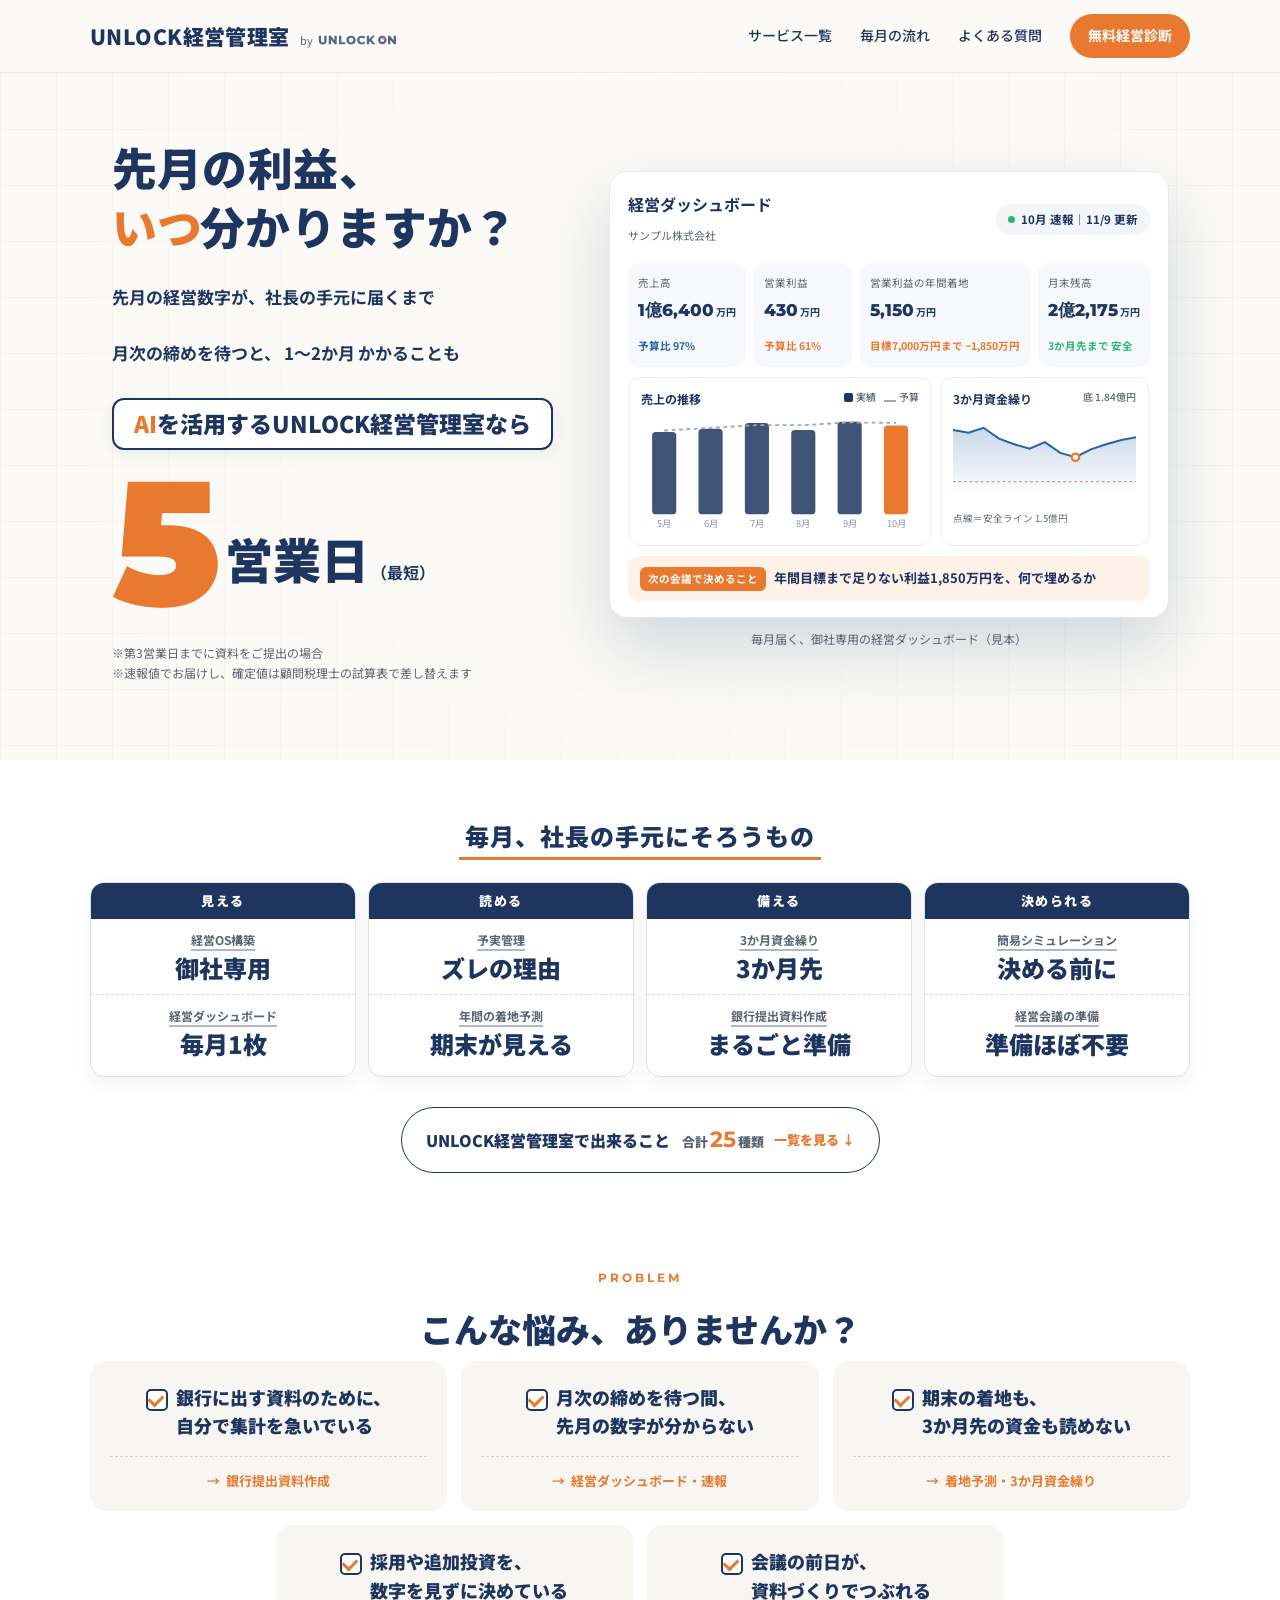
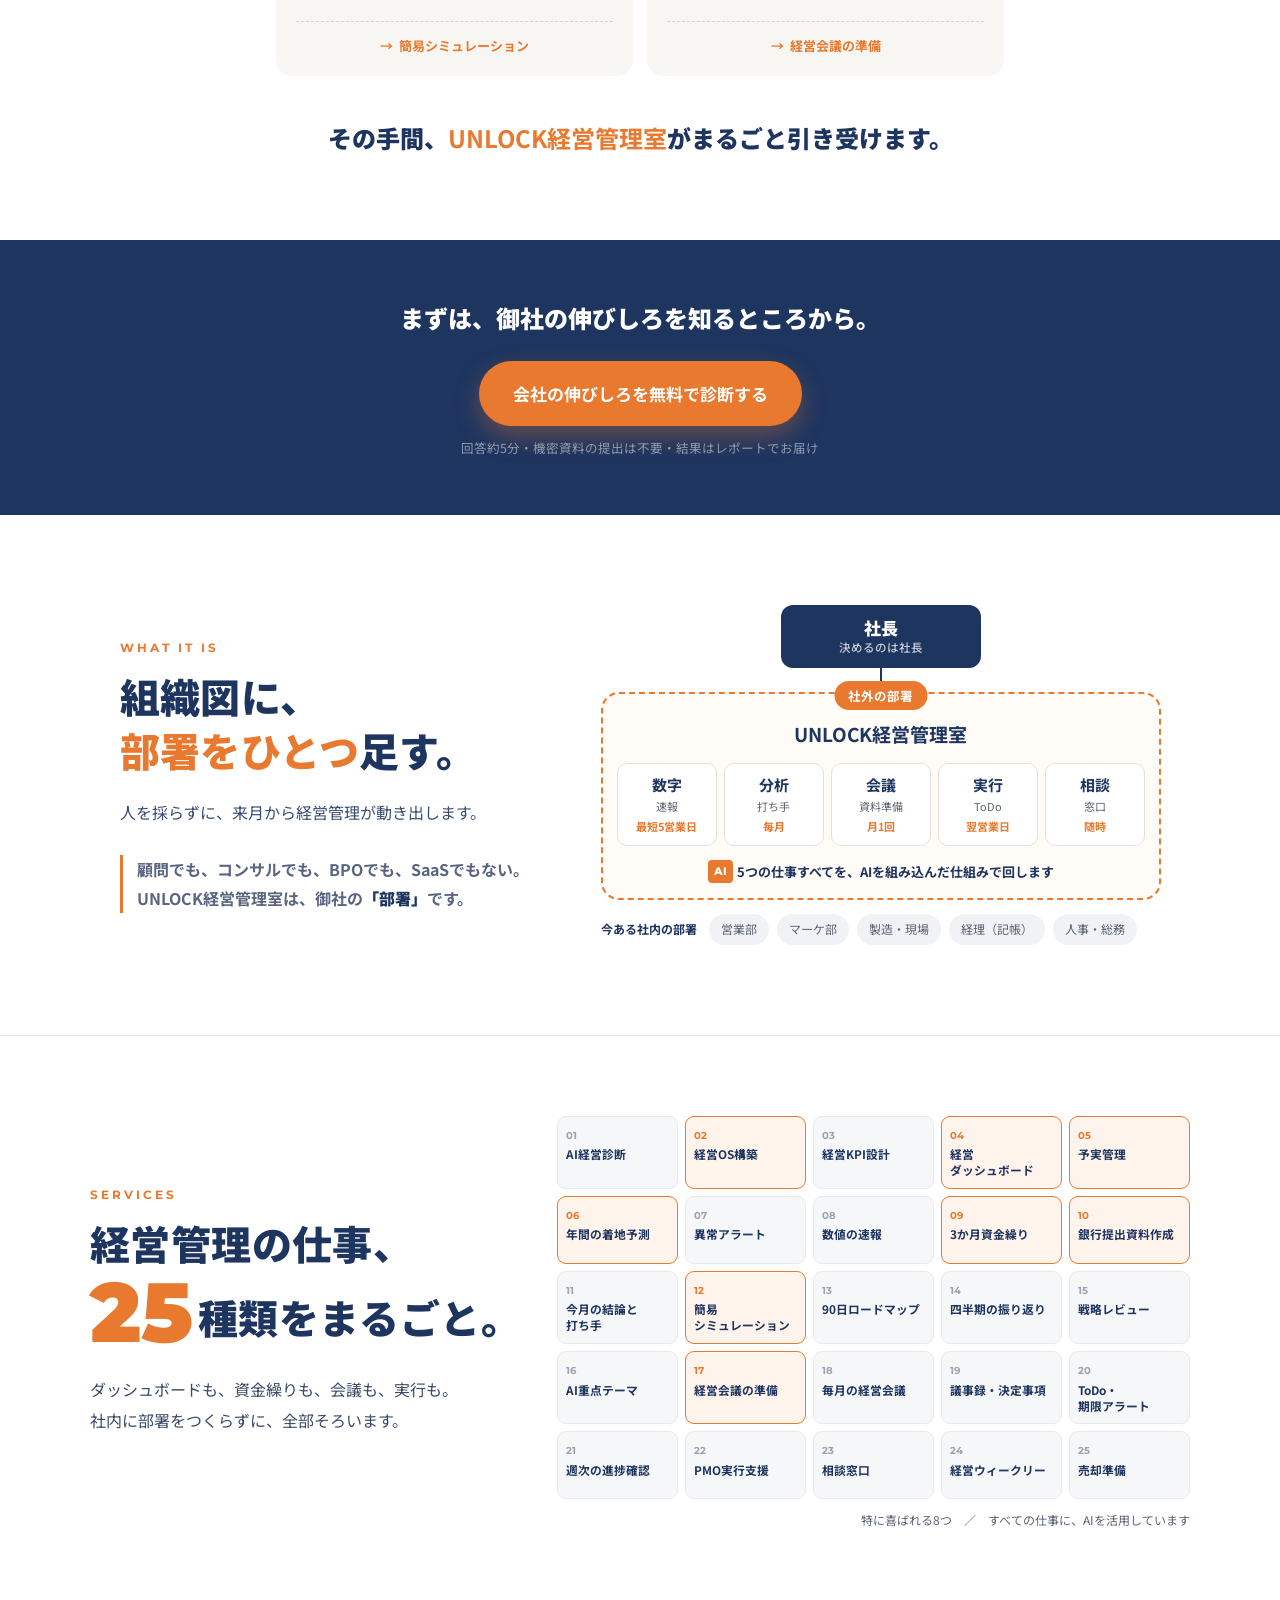
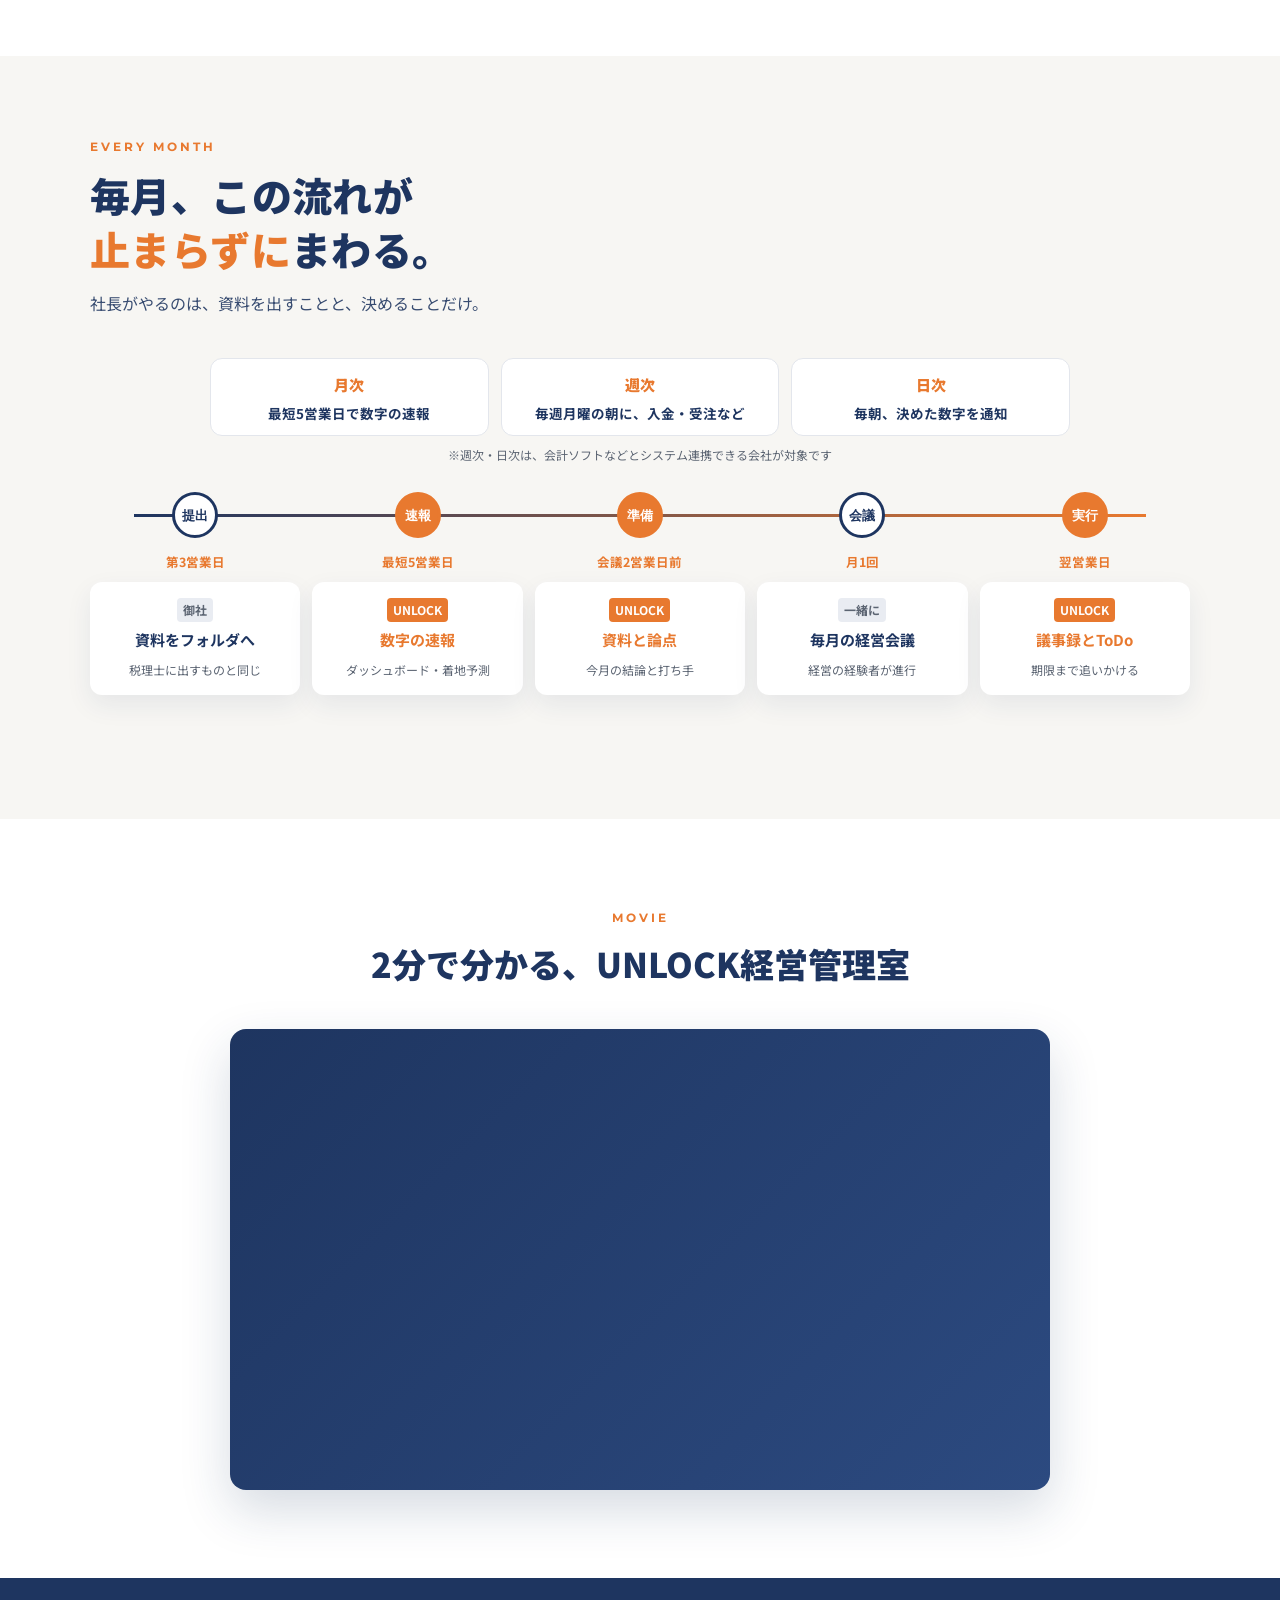
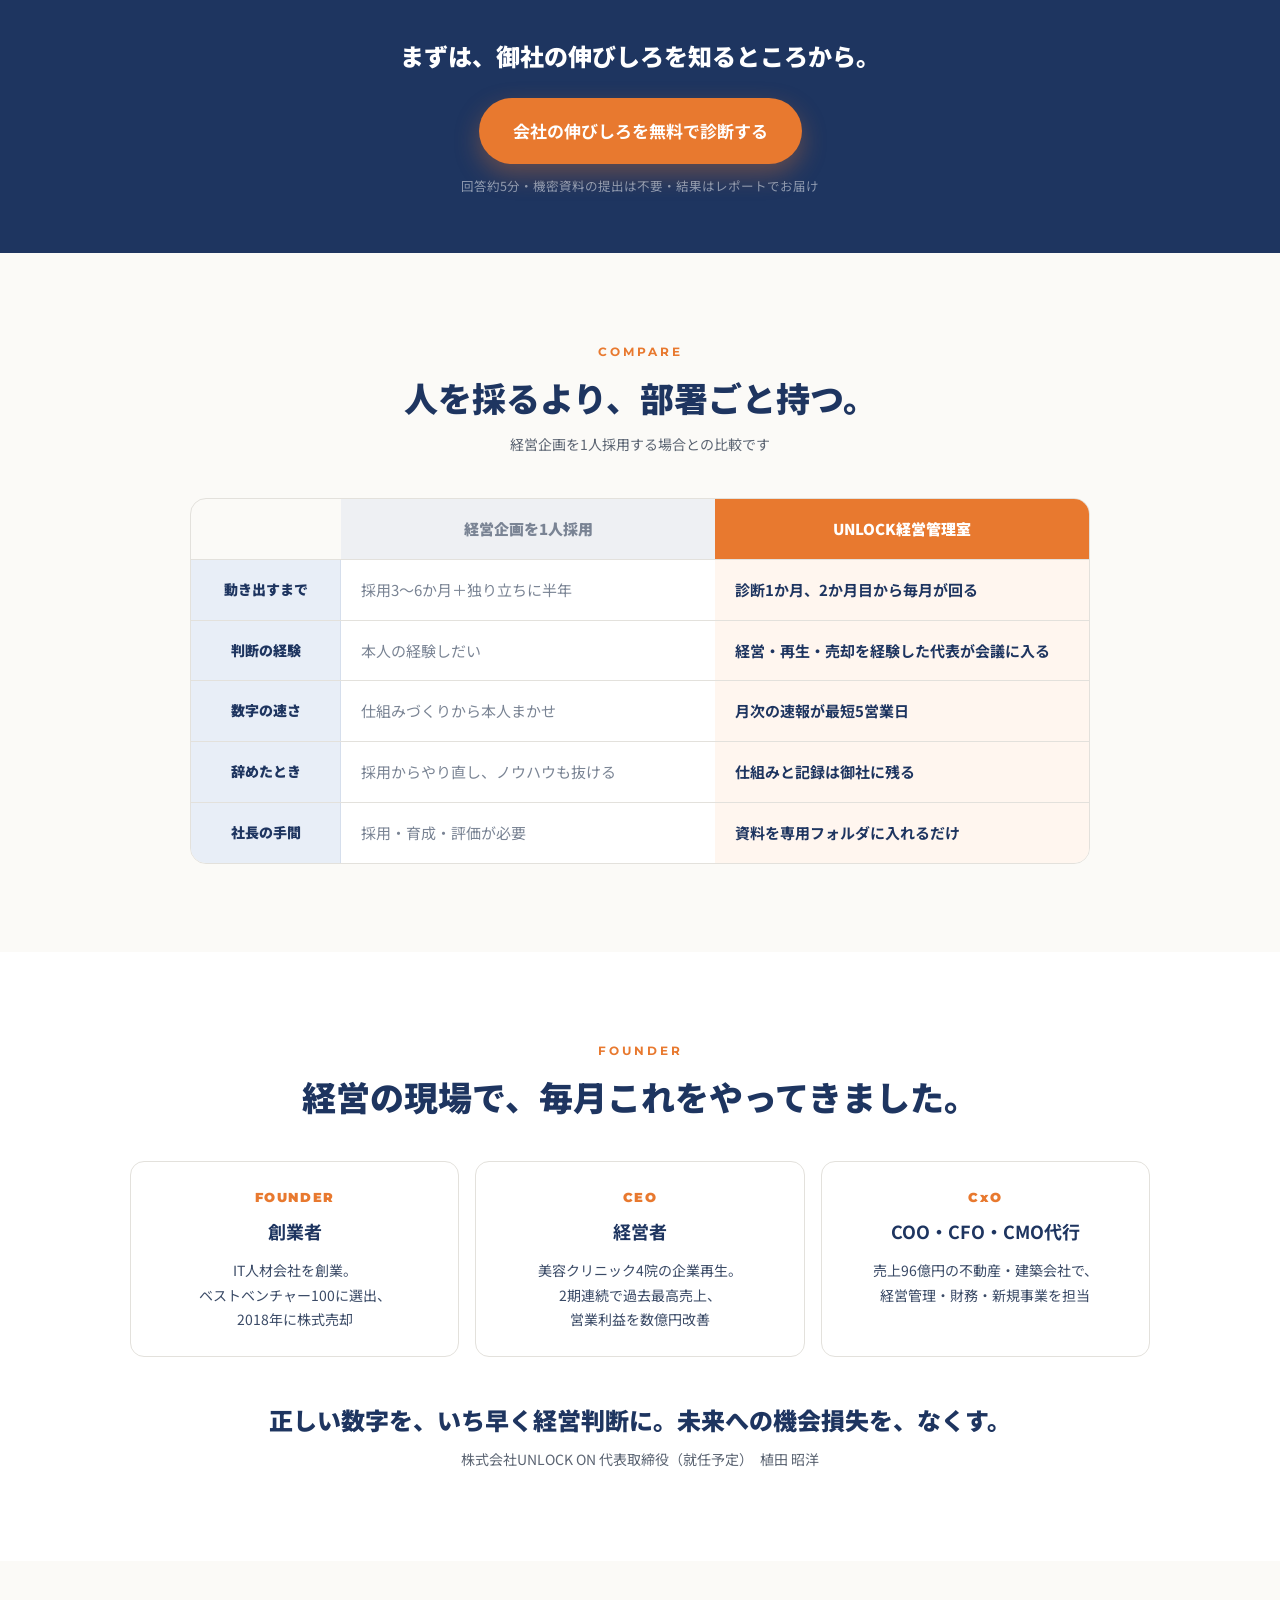
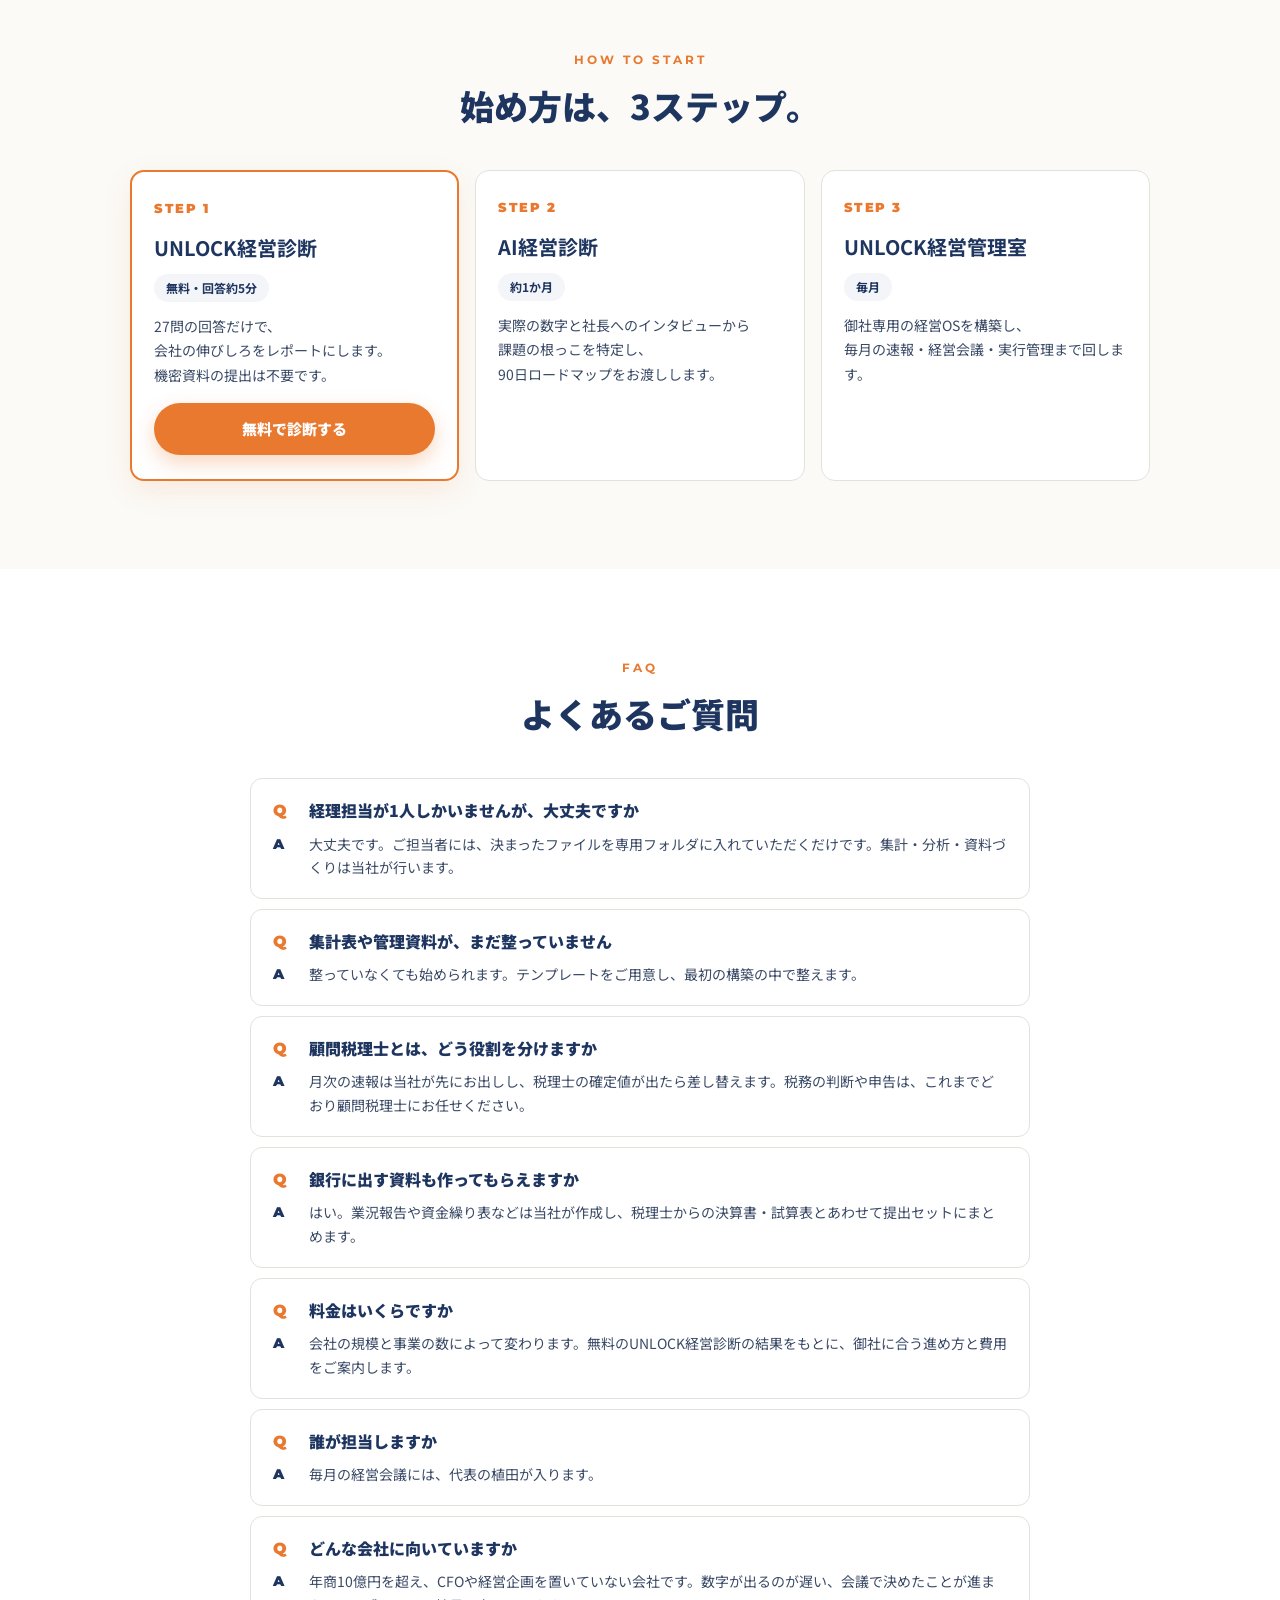
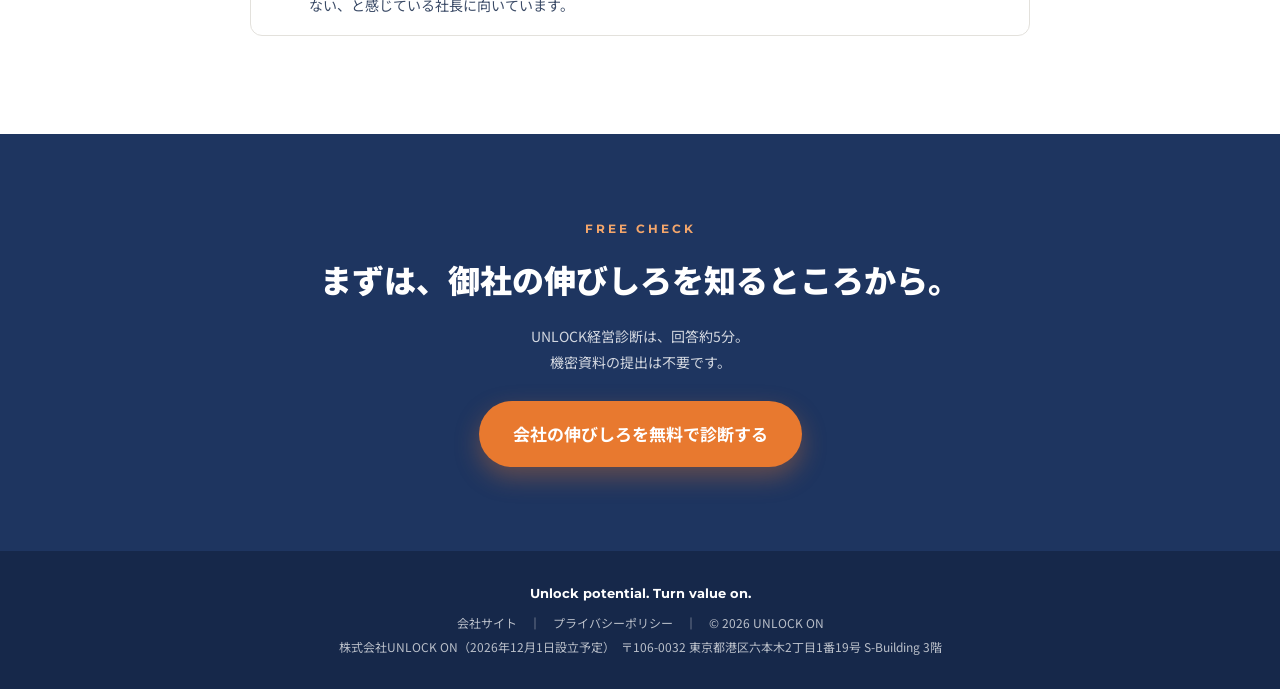
==== ai-keiei-kanri/index.html @ df3ac094 "最新資料に合わせて更新：サービス順（経営管理室→売却準備→集客）、株式会社UNLOCK ON（設立予定）・代表取締役（就任予定）表記、住所・資本金、フッター・個人情報ページ・LPにも社名と住所 Co-" ====
<!doctype html>
<html lang="ja">
<head>
<meta charset="utf-8">
<meta name="viewport" content="width=device-width, initial-scale=1">
<title>UNLOCK経営管理室｜御社の社外のAI経営管理室｜UNLOCK ON</title>
<meta name="description" content="先月の利益、いつ分かりますか？UNLOCK経営管理室は、御社の社外のAI経営管理室です。AIで集計し、月次の速報を最短5営業日でお届け。3か月資金繰り、銀行に出す資料、毎月の経営会議の準備まで、経営管理の仕事25種類をまるごと引き受けます。">
<meta property="og:type" content="website">
<meta property="og:title" content="UNLOCK経営管理室｜御社の社外のAI経営管理室｜UNLOCK ON">
<meta property="og:description" content="先月の経営数字の速報を、AIで最短5営業日。経営管理の仕事25種類を、社外の部署としてまるごと引き受けます。">
<meta property="og:url" content="https://unlockon.jp/ai-keiei-kanri/">
<link rel="icon" href="../assets/UNLOCKON_icon_white-bg.png">
<link rel="preconnect" href="https://fonts.googleapis.com">
<link rel="preconnect" href="https://fonts.gstatic.com" crossorigin>
<link href="https://fonts.googleapis.com/css2?family=Montserrat:wght@500;600;700;800;900&family=Noto+Sans+JP:wght@400;500;700;900&family=Noto+Serif+JP:wght@500;600;700;900&display=swap" rel="stylesheet">
<link rel="stylesheet" href="../assets/style.css">
<link rel="stylesheet" href="../assets/lp.css">
<link rel="stylesheet" href="../assets/lp-v2.css">
<script src="../assets/analytics.js" defer></script>
</head>
<body>
<header class="hdr"><div class="in top"><div class="svnm"><a class="hm" href="./"><b>UNLOCK経営管理室</b></a><span>by <img src="../assets/UNLOCKON_logo_color.svg" alt="UNLOCK ON"></span></div><nav><a href="#services">サービス一覧</a><a href="#flow">毎月の流れ</a><a href="#faq">よくある質問</a><a class="tb" href="https://docs.google.com/forms/d/e/1FAIpQLSe_AEtY58nITSL4fysFP0we7L3E5vW6d-9pd56apk4U8M7JZw/viewform" target="_blank" rel="noopener">無料経営診断</a></nav></div></header>
<main>
<section class="fv white mB mW v1"><div class="bgn"></div><div class="body"><div class="in g2"><div>
<h1 class="h1"><span class="nw">先月の利益、</span><br><span class="nw"><span class="o">いつ</span>分かりますか？</span></h1>
<p class="ai1">先月の経営数字が、社長の手元に届くまで</p>
<div class="cmp2"><p class="was">月次の締めを待つと、<b>1〜2か月</b>かかることも</p>
<p class="nl2"><span><span class="o">AI</span>を活用するUNLOCK経営管理室なら</span></p><p class="now"><b>5</b><span class="u">営業日<small>（最短）</small></span></p></div>

<p class="nt">※第3営業日までに資料をご提出の場合<br>※速報値でお届けし、確定値は顧問税理士の試算表で差し替えます</p></div>
<div><div class="db">
<div class="db-h"><div><b>経営ダッシュボード</b><span>サンプル株式会社</span></div><div class="db-st"><i></i>10月 速報｜11/9 更新</div></div>
<div class="db-k">
<div><p>売上高</p><b>1億6,400<small>万円</small></b><em class="up">予算比 97%</em></div>
<div><p>営業利益</p><b>430<small>万円</small></b><em class="dn">予算比 61%</em></div>
<div><p>営業利益の年間着地</p><b>5,150<small>万円</small></b><em class="dn">目標7,000万円まで −1,850万円</em></div>
<div><p>月末残高</p><b>2億2,175<small>万円</small></b><em class="ok">3か月先まで 安全</em></div>
</div>
<div class="db-c">
<div class="db-p"><p class="pt">売上の推移 <span><i class="lg1"></i>実績 <i class="lg2"></i>予算</span></p><svg viewBox="0 0 300 123" width="100%"><rect x="12.0" y="16.3" width="26" height="88.7" rx="4" fill="#1E3560" opacity="0.85"/><rect x="62.0" y="12.8" width="26" height="92.2" rx="4" fill="#1E3560" opacity="0.85"/><rect x="112.0" y="6.4" width="26" height="98.6" rx="4" fill="#1E3560" opacity="0.85"/><rect x="162.0" y="14.0" width="26" height="91.0" rx="4" fill="#1E3560" opacity="0.85"/><rect x="212.0" y="5.2" width="26" height="99.8" rx="4" fill="#1E3560" opacity="0.85"/><rect x="262.0" y="9.3" width="26" height="95.7" rx="4" fill="#E8792F" opacity="1"/><polyline points="25.0,14.6 75.0,11.7 125.0,8.8 175.0,8.8 225.0,5.8 275.0,6.4" fill="none" stroke="#9AA6BC" stroke-width="2" stroke-dasharray="4 4"/><text x="25.0" y="119" font-size="10" text-anchor="middle" fill="#8A93A3">5月</text><text x="75.0" y="119" font-size="10" text-anchor="middle" fill="#8A93A3">6月</text><text x="125.0" y="119" font-size="10" text-anchor="middle" fill="#8A93A3">7月</text><text x="175.0" y="119" font-size="10" text-anchor="middle" fill="#8A93A3">8月</text><text x="225.0" y="119" font-size="10" text-anchor="middle" fill="#8A93A3">9月</text><text x="275.0" y="119" font-size="10" text-anchor="middle" fill="#8A93A3">10月</text></svg></div>
<div class="db-p"><p class="pt">3か月資金繰り <span>底 1.84億円</span></p><svg viewBox="0 0 200 90" width="100%"><defs><linearGradient id="g" x1="0" x2="0" y1="0" y2="1"><stop offset="0" stop-color="#2563A8" stop-opacity=".25"/><stop offset="1" stop-color="#2563A8" stop-opacity="0"/></linearGradient></defs>
<line x1="0" x2="200" y1="70.4" y2="70.4" stroke="#E8792F" stroke-dasharray="3 3"/>
<path d="M0.0,14.1 L16.7,17.2 L33.3,11.7 L50.0,23.5 L66.7,29.7 L83.3,34.4 L100.0,27.4 L116.7,39.1 L133.3,43.8 L150.0,35.2 L166.7,29.7 L183.3,25.0 L200.0,21.9 L200,86 L0,86 Z" fill="url(#g)"/><path d="M0.0,14.1 L16.7,17.2 L33.3,11.7 L50.0,23.5 L66.7,29.7 L83.3,34.4 L100.0,27.4 L116.7,39.1 L133.3,43.8 L150.0,35.2 L166.7,29.7 L183.3,25.0 L200.0,21.9" fill="none" stroke="#2563A8" stroke-width="2.2"/><circle cx="133.3" cy="43.8" r="4" fill="#fff" stroke="#E8792F" stroke-width="2.5"/></svg><p class="pn">点線＝安全ライン 1.5億円</p></div>
</div>
<div class="db-n"><span>次の会議で決めること</span><b class="dq"><b>年間目標まで足りない利益1,850万円を、</b><b>何で埋めるか</b></b></div>
</div><p class="cap2">毎月届く、御社専用の経営ダッシュボード<small>（見本）</small></p></div></div></div></section><section class="cardsec mW" id="monthly"><div class="in" style="text-align:center"><p class="g4cap"><span class="nw">毎月、社長の手元にそろうもの</span></p><div class="g4"><div><p class="gh">見える</p><div class="it"><p class="t"><span class="tx">経営OS構築</span></p><p class="v">御社専用</p></div><div class="it"><p class="t"><span class="tx">経営ダッシュボード</span></p><p class="v">毎月1枚</p></div></div><div><p class="gh">読める</p><div class="it"><p class="t"><span class="tx">予実管理</span></p><p class="v">ズレの理由</p></div><div class="it"><p class="t"><span class="tx">年間の着地予測</span></p><p class="v">期末が見える</p></div></div><div><p class="gh">備える</p><div class="it"><p class="t"><span class="tx">3か月資金繰り</span></p><p class="v">3か月先</p></div><div class="it"><p class="t"><span class="tx">銀行提出資料作成</span></p><p class="v">まるごと準備</p></div></div><div><p class="gh">決められる</p><div class="it"><p class="t"><span class="tx">簡易シミュレーション</span></p><p class="v">決める前に</p></div><div class="it"><p class="t"><span class="tx">経営会議の準備</span></p><p class="v">準備ほぼ不要</p></div></div></div><a class="c25" href="#services"><span class="c1">UNLOCK経営管理室で出来ること</span><span class="c2"><span>合計<b>25</b>種類</span><em>一覧を見る ↓</em></span></a></div></section><div class="sec"><section class="nay" id="issues"><div class="in sh"><p>PROBLEM</p><h2>こんな悩み、ありませんか？</h2></div><div class="in"><div class="grid"><div class="pn"><p class="pq"><span class="nw">銀行に出す資料のために、</span><br><span class="nw">自分で集計を急いでいる</span></p><p class="pa"><i>→</i>銀行提出資料作成</p></div><div class="pn"><p class="pq"><span class="nw">月次の締めを待つ間、</span><br><span class="nw">先月の数字が分からない</span></p><p class="pa"><i>→</i>経営ダッシュボード・速報</p></div><div class="pn"><p class="pq"><span class="nw">期末の着地も、</span><br><span class="nw">3か月先の資金も読めない</span></p><p class="pa"><i>→</i>着地予測・3か月資金繰り</p></div><div class="pn"><p class="pq"><span class="nw">採用や追加投資を、</span><br><span class="nw">数字を見ずに決めている</span></p><p class="pa"><i>→</i>簡易シミュレーション</p></div><div class="pn"><p class="pq"><span class="nw">会議の前日が、</span><br><span class="nw">資料づくりでつぶれる</span></p><p class="pa"><i>→</i>経営会議の準備</p></div></div><p class="bt"><span class="nw">その手間、</span><span class="nw"><b>UNLOCK経営管理室</b>が</span><span class="nw">まるごと引き受けます。</span></p></div></section><section class="ctas" id="cta"><div class="in"><p class="ct1"><span class="nw">まずは、御社の</span><span class="nw">伸びしろを知るところから。</span></p><div class="cta"><a href="https://docs.google.com/forms/d/e/1FAIpQLSe_AEtY58nITSL4fysFP0we7L3E5vW6d-9pd56apk4U8M7JZw/viewform" target="_blank" rel="noopener">会社の伸びしろを無料で診断する</a><small>回答約5分・機密資料の提出は不要・結果はレポートでお届け</small></div></div></section><section class="fv i09" id="what"><div class="body"><div class="in g"><div>
<p class="en">WHAT IT IS</p><h2 class="h1"><span class="nw">組織図に、</span><br><span class="nw"><span class="o">部署をひとつ</span>足す。</span></h2>
<p class="sub"><span class="nw">人を採らずに、</span><span class="nw">来月から経営管理が動き出します。</span></p><p class="notx"><span class="nw">顧問でも、コンサルでも、</span><span class="nw">BPOでも、SaaSでもない。</span><br><span class="nw">UNLOCK経営管理室は、</span><span class="nw">御社の<b>「部署」</b>です。</span></p></div>
<div class="org"><div class="ceo">社長<small>決めるのは社長</small></div><div class="vl"></div>
<div class="dep"><span class="tg">社外の部署</span><h3>UNLOCK経営管理室</h3><div class="tm">
<div><b>数字</b>速報<em>最短5営業日</em></div><div><b>分析</b>打ち手<em>毎月</em></div><div><b>会議</b>資料準備<em>月1回</em></div><div><b>実行</b>ToDo<em>翌営業日</em></div><div><b>相談</b>窓口<em>随時</em></div></div><p class="aiw"><u class="ai">AI</u>5つの仕事すべてを、AIを組み込んだ仕組みで回します</p></div>
<p class="il">ほかの部署と同じように、社長の下に並ぶイメージです</p><div class="inside"><b>今ある社内の部署</b><span>営業部</span><span>マーケ部</span><span>製造・現場</span><span>経理（記帳）</span><span>人事・総務</span></div></div></div></div></section><section class="fv white i04 lt4" id="services"><div class="body"><div class="in g"><div>
<p class="en">SERVICES</p><h2 class="h1"><span class="nw">経営管理の仕事、</span><br><span class="nw"><span class="num">25</span>種類を</span><span class="nw">まるごと。</span></h2>
<p class="sub"><span class="nw">ダッシュボードも、資金繰りも、会議も、実行も。</span><br><span class="nw">社内に部署をつくらずに、全部そろいます。</span></p></div>
<div><div class="mos"><div class="t"><i>01</i><span class="tnm">AI経営診断</span></div><div class="t hi"><i>02</i><span class="tnm">経営OS構築</span></div><div class="t"><i>03</i><span class="tnm"><span class="nw">経営KPI</span><span class="nw">設計</span></span></div><div class="t hi"><i>04</i><span class="tnm"><span class="nw">経営</span><span class="nw">ダッシュボード</span></span></div><div class="t hi"><i>05</i><span class="tnm">予実管理</span></div><div class="t hi"><i>06</i><span class="tnm"><span class="nw">年間の</span><span class="nw">着地予測</span></span></div><div class="t"><i>07</i><span class="tnm"><span class="nw">異常</span><span class="nw">アラート</span></span></div><div class="t"><i>08</i><span class="tnm">数値の速報</span></div><div class="t hi"><i>09</i><span class="tnm"><span class="nw">3か月</span><span class="nw">資金繰り</span></span></div><div class="t hi"><i>10</i><span class="tnm"><span class="nw">銀行提出</span><span class="nw">資料作成</span></span></div><div class="t"><i>11</i><span class="tnm"><span class="nw">今月の結論と</span><span class="nw">打ち手</span></span></div><div class="t hi"><i>12</i><span class="tnm"><span class="nw">簡易</span><span class="nw">シミュレーション</span></span></div><div class="t"><i>13</i><span class="tnm"><span class="nw">90日</span><span class="nw">ロードマップ</span></span></div><div class="t"><i>14</i><span class="tnm"><span class="nw">四半期の</span><span class="nw">振り返り</span></span></div><div class="t"><i>15</i><span class="tnm">戦略レビュー</span></div><div class="t"><i>16</i><span class="tnm"><span class="nw">AI重点</span><span class="nw">テーマ</span></span></div><div class="t hi"><i>17</i><span class="tnm"><span class="nw">経営会議の</span><span class="nw">準備</span></span></div><div class="t"><i>18</i><span class="tnm"><span class="nw">毎月の</span><span class="nw">経営会議</span></span></div><div class="t"><i>19</i><span class="tnm"><span class="nw">議事録・</span><span class="nw">決定事項</span></span></div><div class="t"><i>20</i><span class="tnm"><span class="nw">ToDo・</span><span class="nw">期限アラート</span></span></div><div class="t"><i>21</i><span class="tnm"><span class="nw">週次の</span><span class="nw">進捗確認</span></span></div><div class="t"><i>22</i><span class="tnm"><span class="nw">PMO</span><span class="nw">実行支援</span></span></div><div class="t"><i>23</i><span class="tnm">相談窓口</span></div><div class="t"><i>24</i><span class="tnm"><span class="nw">経営</span><span class="nw">ウィークリー</span></span></div><div class="t"><i>25</i><span class="tnm">売却準備</span></div></div><p class="mcap"><span style="display:inline-block;width:10px;height:10px;background:#fff;border-radius:2px;margin-right:5px"></span>特に喜ばれる8つ　／　すべての仕事に、AIを活用しています</p></div></div></div></section><section class="fv i11" id="flow"><div class="body"><div class="in"><div class="g"><div>
<p class="en">EVERY MONTH</p><h2 class="h1"><span class="nw">毎月、この流れが</span><br><span class="nw"><span class="o">止まらずに</span>まわる。</span></h2>
<p class="sub"><span class="nw">社長がやるのは、資料を出すことと、決めることだけ。</span></p></div></div>
<div class="frq"><div><b>月次</b><span><i class="nw">最短5営業日で</i><i class="nw">数字の速報</i></span></div><div><b>週次</b><span><i class="nw">毎週月曜の朝に、</i><i class="nw">入金・受注など</i></span></div><div><b>日次</b><span><i class="nw">毎朝、決めた</i><i class="nw">数字を通知</i></span></div></div><p class="frqn">※週次・日次は、会計ソフトなどとシステム連携できる会社が対象です</p>
<div class="tl">
<div class="st"><div class="d"><span class="dw">提出</span></div><div><p class="w">第3営業日</p><div class="c"><span class="who">御社</span><b>資料をフォルダへ</b><span>税理士に出すものと同じ</span></div></div></div>
<div class="st o"><div class="d"><span class="dw">速報</span></div><div><p class="w">最短5営業日</p><div class="c"><span class="who">UNLOCK</span><b>数字の速報</b><span>ダッシュボード・着地予測</span></div></div></div>
<div class="st o"><div class="d"><span class="dw">準備</span></div><div><p class="w">会議2営業日前</p><div class="c"><span class="who">UNLOCK</span><b>資料と論点</b><span>今月の結論と打ち手</span></div></div></div>
<div class="st"><div class="d"><span class="dw">会議</span></div><div><p class="w">月1回</p><div class="c"><span class="who">一緒に</span><b>毎月の経営会議</b><span>経営の経験者が進行</span></div></div></div>
<div class="st o"><div class="d"><span class="dw">実行</span></div><div><p class="w">翌営業日</p><div class="c"><span class="who">UNLOCK</span><b>議事録とToDo</b><span>期限まで追いかける</span></div></div></div>
</div></div></div></section><section class="z" id="video"><div class="zi"><div class="zh"><p class="en">MOVIE</p><h2>2分で分かる、UNLOCK経営管理室</h2></div>
<div class="vid"><iframe src="https://www.youtube-nocookie.com/embed/nhcWiyWjcVk?rel=0&amp;cc_load_policy=0" title="UNLOCK経営管理室 プロモーション動画" allow="accelerometer; encrypted-media; gyroscope; picture-in-picture" allowfullscreen loading="lazy"></iframe></div></div></section><section class="ctas" id="cta"><div class="in"><p class="ct1"><span class="nw">まずは、御社の</span><span class="nw">伸びしろを知るところから。</span></p><div class="cta"><a href="https://docs.google.com/forms/d/e/1FAIpQLSe_AEtY58nITSL4fysFP0we7L3E5vW6d-9pd56apk4U8M7JZw/viewform" target="_blank" rel="noopener">会社の伸びしろを無料で診断する</a><small>回答約5分・機密資料の提出は不要・結果はレポートでお届け</small></div></div></section><section class="z zb" id="compare"><div class="zi"><div class="zh"><p class="en">COMPARE</p><h2>人を採るより、部署ごと持つ。</h2><p class="sub2">経営企画を1人採用する場合との比較です</p></div>
<div class="cmpT"><div class="r h"><div></div><div class="a">経営企画を1人採用</div><div class="b">UNLOCK経営管理室</div></div><div class="r"><div class="k">動き出すまで</div><div class="a">採用3〜6か月＋独り立ちに半年</div><div class="b">診断1か月、2か月目から毎月が回る</div></div><div class="r"><div class="k">判断の経験</div><div class="a">本人の経験しだい</div><div class="b">経営・再生・売却を経験した代表が会議に入る</div></div><div class="r"><div class="k">数字の速さ</div><div class="a">仕組みづくりから本人まかせ</div><div class="b">月次の速報が最短5営業日</div></div><div class="r"><div class="k">辞めたとき</div><div class="a">採用からやり直し、ノウハウも抜ける</div><div class="b">仕組みと記録は御社に残る</div></div><div class="r"><div class="k">社長の手間</div><div class="a">採用・育成・評価が必要</div><div class="b">資料を専用フォルダに入れるだけ</div></div></div></div></section><section class="z" id="founder"><div class="zi"><div class="zh"><p class="en">FOUNDER</p><h2><span class="nw">経営の現場で、</span><span class="nw">毎月これをやってきました。</span></h2></div>
<div class="fd"><div class="fc"><p class="r1">FOUNDER</p><b>創業者</b><p><span class="nw">IT人材会社を創業。</span><span class="nw">ベストベンチャー100に選出、</span><span class="nw">2018年に株式売却</span></p></div>
<div class="fc"><p class="r1">CEO</p><b>経営者</b><p><span class="nw">美容クリニック4院の企業再生。</span><span class="nw">2期連続で過去最高売上、</span><span class="nw">営業利益を数億円改善</span></p></div>
<div class="fc"><p class="r1">CxO</p><b>COO・CFO・CMO代行</b><p><span class="nw">売上96億円の不動産・建築会社で、</span><span class="nw">経営管理・財務・新規事業を担当</span></p></div></div>
<p class="fq"><span class="nw">正しい数字を、いち早く経営判断に。</span><span class="nw">未来への機会損失を、なくす。</span></p><p class="fn">株式会社UNLOCK ON 代表取締役（就任予定）　植田 昭洋</p></div></section><section class="z zb" id="start"><div class="zi"><div class="zh"><p class="en">HOW TO START</p><h2>始め方は、3ステップ。</h2></div><div class="stp"><div class="sc on"><p class="sn">STEP 1</p><b>UNLOCK経営診断</b><span class="tm2">無料・回答約5分</span><p><span class="nw">27問の回答だけで、</span><span class="nw">会社の伸びしろをレポートにします。</span><span class="nw">機密資料の提出は不要です。</span></p><a class="sbtn" href="https://docs.google.com/forms/d/e/1FAIpQLSe_AEtY58nITSL4fysFP0we7L3E5vW6d-9pd56apk4U8M7JZw/viewform" target="_blank" rel="noopener">無料で診断する</a></div><div class="sc"><p class="sn">STEP 2</p><b>AI経営診断</b><span class="tm2">約1か月</span><p><span class="nw">実際の数字と社長へのインタビューから</span><span class="nw">課題の根っこを特定し、</span><span class="nw">90日ロードマップをお渡しします。</span></p></div><div class="sc"><p class="sn">STEP 3</p><b>UNLOCK経営管理室</b><span class="tm2">毎月</span><p><span class="nw">御社専用の経営OSを構築し、</span><span class="nw">毎月の速報・経営会議・実行管理まで回します。</span></p></div></div></div></section><section class="z" id="faq"><div class="zi nar"><div class="zh"><p class="en">FAQ</p><h2>よくあるご質問</h2></div><div class="fq2"><p class="qq"><i>Q</i>経理担当が1人しかいませんが、大丈夫ですか</p><p class="aa"><i>A</i>大丈夫です。ご担当者には、決まったファイルを専用フォルダに入れていただくだけです。集計・分析・資料づくりは当社が行います。</p></div><div class="fq2"><p class="qq"><i>Q</i>集計表や管理資料が、まだ整っていません</p><p class="aa"><i>A</i>整っていなくても始められます。テンプレートをご用意し、最初の構築の中で整えます。</p></div><div class="fq2"><p class="qq"><i>Q</i>顧問税理士とは、どう役割を分けますか</p><p class="aa"><i>A</i>月次の速報は当社が先にお出しし、税理士の確定値が出たら差し替えます。税務の判断や申告は、これまでどおり顧問税理士にお任せください。</p></div><div class="fq2"><p class="qq"><i>Q</i>銀行に出す資料も作ってもらえますか</p><p class="aa"><i>A</i>はい。業況報告や資金繰り表などは当社が作成し、税理士からの決算書・試算表とあわせて提出セットにまとめます。</p></div><div class="fq2"><p class="qq"><i>Q</i>料金はいくらですか</p><p class="aa"><i>A</i>会社の規模と事業の数によって変わります。無料のUNLOCK経営診断の結果をもとに、御社に合う進め方と費用をご案内します。</p></div><div class="fq2"><p class="qq"><i>Q</i>誰が担当しますか</p><p class="aa"><i>A</i>毎月の経営会議には、代表の植田が入ります。</p></div><div class="fq2"><p class="qq"><i>Q</i>どんな会社に向いていますか</p><p class="aa"><i>A</i>年商10億円を超え、CFOや経営企画を置いていない会社です。数字が出るのが遅い、会議で決めたことが進まない、と感じている社長に向いています。</p></div></div></section><section class="fin2" id="final"><div class="zi"><p class="en" style="color:#F4A66B">FREE CHECK</p><h2><span class="nw">まずは、御社の</span><span class="nw">伸びしろを知るところから。</span></h2>
<p class="fs"><span class="nw">UNLOCK経営診断は、回答約5分。</span><br><span class="nw">機密資料の提出は不要です。</span></p><div class="cta"><a href="https://docs.google.com/forms/d/e/1FAIpQLSe_AEtY58nITSL4fysFP0we7L3E5vW6d-9pd56apk4U8M7JZw/viewform" target="_blank" rel="noopener">会社の伸びしろを無料で診断する</a></div></div></section>
</main>
<footer class="ft"><p>Unlock potential. Turn value on.</p><small><a href="../">会社サイト</a>　｜　<a href="../privacy.html">プライバシーポリシー</a>　｜　© 2026 UNLOCK ON<br>株式会社UNLOCK ON（2026年12月1日設立予定）　〒106-0032 東京都港区六本木2丁目1番19号 S-Building 3階</small></footer>
<div class="sbar"><a href="https://docs.google.com/forms/d/e/1FAIpQLSe_AEtY58nITSL4fysFP0we7L3E5vW6d-9pd56apk4U8M7JZw/viewform" target="_blank" rel="noopener">会社の伸びしろを無料で診断する</a></div></div>
</body>
</html>
---- assets/style.css ----
:root{
  --navy:#1E3560; --navy-d:#16284A; --orange:#E8792F; --beige:#F7F6F3;
  --ink:#1E2A3B; --sub:#5B6472; --line:#E3E1DC; --white:#fff;
  --sans:"Noto Sans JP",system-ui,sans-serif; --serif:"Noto Serif JP",serif; --en:"Montserrat",sans-serif;
}
*{box-sizing:border-box;margin:0;padding:0}
html{scroll-behavior:smooth;scroll-padding-top:72px}
body{font-family:var(--sans);color:var(--ink);background:var(--white);line-height:1.85;font-size:16px;-webkit-font-smoothing:antialiased}
img{max-width:100%;display:block}
a{color:inherit}
ul,ol{list-style:none}
.wrap{max-width:1080px;margin:0 auto;padding:0 24px}
.serif{font-family:var(--serif)}
.center{text-align:center}
.sp{display:none}

/* header */
.hd{position:sticky;top:0;z-index:10;background:rgba(255,255,255,.95);backdrop-filter:blur(6px);border-bottom:1px solid var(--line)}
.hd-in{display:flex;align-items:center;justify-content:space-between;height:64px}
.hd-logo img{height:22px;width:auto}
.hd-nav{display:flex;align-items:center;gap:28px;font-size:14px;font-weight:500}
.hd-nav a{text-decoration:none}
.hd-nav a:not(.btn):hover{color:var(--orange)}

/* buttons */
.btn{display:inline-block;background:var(--orange);color:#fff;font-weight:700;text-decoration:none;padding:14px 28px;border-radius:999px;border:2px solid var(--orange);transition:.2s;white-space:nowrap}
.btn:hover{background:#d4671f;border-color:#d4671f}
.btn-sm{padding:6px 18px;font-size:13px;color:#fff!important}
.btn-lg{padding:18px 40px;font-size:17px}
.btn-ghost{background:transparent;border-color:#fff;color:#fff}
.btn-ghost:hover{background:#fff;color:var(--navy);border-color:#fff}
.btn-ghost-navy{background:transparent;border-color:var(--navy);color:var(--navy)}
.btn-ghost-navy:hover{background:var(--navy);color:#fff;border-color:var(--navy)}

/* hero */
.hero{background:var(--navy);color:#fff;padding:112px 0 120px;position:relative;overflow:hidden}
.hero::after{content:"";position:absolute;right:-120px;top:50%;transform:translateY(-50%);width:520px;height:520px;border-radius:50%;border:72px solid rgba(255,255,255,.06)}
.hero::before{content:"";position:absolute;right:120px;top:calc(50% - 150px);width:44px;height:44px;border-radius:50%;background:var(--orange);opacity:.95}
.eyebrow{font-size:14px;letter-spacing:.15em;color:rgba(255,255,255,.75);margin-bottom:20px}
.hero-ttl{font-family:var(--en);font-weight:800;font-size:clamp(40px,6.4vw,76px);line-height:1.08;letter-spacing:-.01em;position:relative;z-index:1}
.hero-ttl .on{color:var(--orange)}
.hero-lead{word-break:auto-phrase;font-size:clamp(20px,2.6vw,28px);margin:32px 0 12px;font-weight:700}
.hero-sub{color:rgba(255,255,255,.82);font-size:15px}
.hero-cta{display:flex;gap:16px;margin-top:40px;flex-wrap:wrap;position:relative;z-index:1}

/* sections */
.sec{padding:96px 0}
.sec-navy{background:var(--navy);color:#fff}
.sec-beige{background:var(--beige)}
.sec-num{font-family:var(--en);font-weight:700;font-size:13px;letter-spacing:.12em;color:var(--orange);margin-bottom:10px}
.sec-ttl{word-break:auto-phrase;text-wrap:balance;font-size:clamp(22px,3.2vw,34px);line-height:1.5;margin-bottom:28px;color:var(--navy)}
.sec-navy .sec-ttl{color:#fff}
.lead{font-size:17px;max-width:760px;margin-bottom:40px}
.center .lead{margin-left:auto;margin-right:auto}

.grid3{display:grid;grid-template-columns:repeat(3,1fr);gap:24px}
.grid2{display:grid;grid-template-columns:1fr 1fr;gap:40px;margin-bottom:56px}
.card{background:#fff;border:1px solid var(--line);border-radius:12px;padding:32px 28px;display:flex;flex-direction:column}
.card h3{font-size:19px;color:var(--navy);margin-bottom:14px}
.card li{position:relative;padding-left:16px;font-size:14.5px;margin-bottom:6px;color:var(--sub)}
.card li::before{content:"";position:absolute;left:0;top:.75em;width:6px;height:6px;border-radius:50%;background:var(--navy)}
.card-to{margin-top:auto;padding-top:18px;font-weight:700;color:var(--navy)}
.card-tag{font-size:13px;color:var(--sub);margin-bottom:6px}
.card-cta p{font-size:14.5px;color:var(--sub);margin-bottom:24px}
.card-cta .btn{margin-top:auto;align-self:flex-start}

/* philosophy */
.word{font-family:var(--en);font-weight:800;font-size:30px;letter-spacing:.02em;margin-bottom:8px}
.grid2 > div:nth-child(2) .word{color:var(--orange)}
.sec-navy p{color:rgba(255,255,255,.88)}
.steps5{display:grid;grid-template-columns:repeat(5,1fr);gap:0;border-top:1px solid rgba(255,255,255,.2)}
.steps5 li{padding:24px 16px 0;border-left:1px solid rgba(255,255,255,.2)}
.steps5 li:first-child{border-left:0;padding-left:0}
.steps5 b{display:block;font-family:var(--en);font-weight:800;font-size:17px;letter-spacing:.04em}
.steps5 li:nth-child(2) b{color:var(--orange)}
.steps5 span{font-size:13px;color:rgba(255,255,255,.75)}

/* services */
.svc{border-top:1px solid var(--line);padding:48px 0}
.svc:last-child{border-bottom:1px solid var(--line)}
.svc-hd{display:flex;align-items:center;gap:20px;margin-bottom:16px}
.svc-no{font-family:var(--en);font-weight:800;font-size:44px;color:var(--navy);line-height:1;opacity:.18}
.svc-tag{font-size:13px;color:var(--orange);font-weight:700}
.svc h3{font-size:26px;color:var(--navy);line-height:1.3}
.svc-catch{font-family:var(--serif);font-weight:700;font-size:19px;color:var(--navy);margin-bottom:12px}
.svc > p{max-width:820px}
.flow{display:flex;flex-wrap:wrap;gap:8px;margin:24px 0 12px}
.flow span{background:var(--beige);border-radius:6px;padding:6px 14px;font-size:13.5px;font-weight:500;position:relative}
.flow span:not(:last-child)::after{content:"›";position:absolute;right:-8px;color:var(--sub)}
.note{font-size:14px;color:var(--sub)}
.chips{display:flex;flex-wrap:wrap;gap:8px;margin-top:12px}
.chips li{border:1px solid var(--navy);color:var(--navy);border-radius:999px;padding:4px 14px;font-size:13px}
.stance{display:grid;grid-template-columns:repeat(3,1fr);gap:16px;margin-top:24px}
.stance li{background:var(--beige);border-radius:10px;padding:20px;font-size:14px;color:var(--sub)}
.stance b{display:block;color:var(--navy);font-size:16px;margin-bottom:6px}

/* message */
.msg{display:grid;grid-template-columns:1.5fr 1fr;gap:56px;align-items:start}
.msg-catch{font-size:21px;line-height:1.7;color:var(--navy);margin-bottom:28px;padding-left:18px;border-left:4px solid var(--orange)}
.msg-body p{margin-bottom:18px}
.msg-sign{text-align:right;margin-top:28px}
.msg-sign .serif{font-size:20px;font-weight:700;margin-left:8px}
.prof{background:var(--beige);border-radius:12px;padding:28px}
.prof-photo{aspect-ratio:4/5;background:#E7E4DD;border-radius:8px;display:grid;place-items:center;color:var(--sub);font-size:13px;margin-bottom:20px}
.prof-name{font-size:22px;font-weight:700;color:var(--navy)}
.prof-name span{display:block;font-family:var(--en);font-size:12px;font-weight:600;color:var(--sub);letter-spacing:.08em}
.prof-meta{font-size:13px;color:var(--sub);margin:4px 0 16px}
.career dt{font-family:var(--en);font-weight:700;font-size:13px;color:var(--navy);margin-top:12px}
.career dd{font-size:13.5px;color:var(--ink);line-height:1.7}

/* company */
.table{display:grid;grid-template-columns:160px 1fr;background:#fff;border-radius:12px;border:1px solid var(--line);overflow:hidden}
.table dt,.table dd{padding:20px 24px;border-bottom:1px solid var(--line)}
.table dt{font-weight:700;color:var(--navy);background:#FBFAF8}
.table dt:last-of-type,.table dd:last-of-type{border-bottom:0}

/* footer */
.ft{background:var(--navy-d);color:rgba(255,255,255,.75);padding:48px 0;font-size:13px}
.ft-in{display:flex;align-items:center;gap:24px;flex-wrap:wrap}
.ft-in img{height:18px;width:auto}
.ft-tag{font-family:var(--en);font-weight:600;flex:1}
.ft a{text-decoration:none}
.ft a:hover{color:#fff}

/* privacy page */
.doc{max-width:820px;padding:72px 24px 96px}
.doc h1{font-family:var(--serif);color:var(--navy);font-size:30px;margin-bottom:24px}
.doc h2{font-size:18px;color:var(--navy);margin:36px 0 10px}
.doc p,.doc li{font-size:15px}
.doc ol{list-style:decimal;padding-left:1.4em}

/* responsive */
@media (max-width:880px){
  .hd-nav a:not(.btn){display:none}
  .grid3,.stance{grid-template-columns:1fr}
  .grid2{grid-template-columns:1fr;gap:28px}
  .steps5{grid-template-columns:1fr;border-top:0}
  .steps5 li{border-left:0;border-top:1px solid rgba(255,255,255,.2);padding:14px 0;display:flex;gap:16px;align-items:baseline}
  .steps5 b{min-width:96px}
  .msg{grid-template-columns:1fr;gap:40px}
  .prof-photo{max-width:240px}
  .hero::after{width:320px;height:320px;border-width:48px;right:-160px;top:auto;bottom:-140px;transform:none}
  .hero::before{right:40px;top:auto;bottom:90px;width:28px;height:28px}
}
@media (max-width:560px){
  .wrap{padding:0 16px}
  .sp{display:inline}
  .sec{padding:72px 0}
  .hero{padding:80px 0 96px}
  .table{grid-template-columns:1fr}
  .table dt{border-bottom:0;padding-bottom:4px;background:#fff}
  .table dd{padding-top:0}
  .msg-catch{font-size:18px}
  .btn-lg{padding:16px 24px;font-size:15px;white-space:normal}
}
.card-sub{font-size:13px!important;color:var(--orange)!important;font-weight:700;margin:-8px 0 12px!important}
.svc-cta{margin-top:24px}

/* v2: hero JP & 5W1H */
.hero-jp{font-size:clamp(30px,4.6vw,54px);line-height:1.4;font-weight:700;position:relative;z-index:1;word-break:auto-phrase}
.hero-body{max-width:640px;margin-top:24px;color:rgba(255,255,255,.88);font-size:16px;line-height:1.95;position:relative;z-index:1}
.hero-tag{font-family:var(--en);font-weight:800;font-size:clamp(17px,1.8vw,21px);margin-top:28px;letter-spacing:.01em;position:relative;z-index:1}
.hero-tag .on{color:var(--orange)}
.w4{background:var(--beige);padding:0 0 8px}
.w4-grid{display:grid;grid-template-columns:repeat(4,1fr);gap:16px;transform:translateY(-48px);margin-bottom:-48px}
.w4-grid li{background:#fff;border-radius:12px;padding:24px 22px;box-shadow:0 1px 0 var(--line);border:1px solid var(--line)}
.w4-k{font-family:var(--en);font-weight:800;font-size:13px;letter-spacing:.12em;color:var(--orange);margin-bottom:10px}
.w4-k span{font-family:var(--sans);font-weight:500;letter-spacing:0;color:var(--sub);margin-left:8px;font-size:12px}
.w4-v{font-weight:700;font-size:18px;color:var(--navy);line-height:1.5;margin-bottom:8px;word-break:auto-phrase}
.w4-s{font-size:13px;color:var(--sub);line-height:1.7}
@media (max-width:880px){.w4-grid{grid-template-columns:1fr 1fr}}
@media (max-width:560px){.w4-grid{gap:10px}.w4-grid li{padding:18px 14px}.w4-v{font-size:15px}}
.w4{background:#fff}
.w4-v{font-size:16px;white-space:nowrap}
@media (max-width:1100px){.w4-v{white-space:normal}}
@media (max-width:560px){.hero::before{display:none}}
.hd-nav{gap:24px}
.btn-nav2{background:transparent;color:var(--navy)!important;border-color:var(--navy)}
.btn-nav2:hover{background:var(--navy);color:#fff!important;border-color:var(--navy)}
.hd-nav .btn-sm + .btn-sm{margin-left:-14px}
@media (max-width:560px){.hd-nav{gap:8px}.hd-nav .btn-sm + .btn-sm{margin-left:0}.btn-sm{padding:6px 12px}}

/* v3: hero & statement */
.pc{display:inline}
.hero{padding:120px 0 104px}
.hero::after{right:-120px;width:520px;height:520px;border-width:72px}
.hero::before{right:52px;top:calc(50% - 150px);width:44px;height:44px}
.hero-jp{font-size:clamp(32px,5.2vw,62px);line-height:1.35}
.hero-body{font-size:17px;max-width:none;margin-top:28px}
.hero-cta{margin-top:36px}
.hero-tag{margin-top:56px;font-size:15px;color:rgba(255,255,255,.7);letter-spacing:.04em}
.w4{display:none}
.stmt{padding:88px 0 24px;background:#fff}
.stmt-list{margin-top:20px;border-bottom:1px solid var(--line)}
.stmt-row{display:grid;grid-template-columns:200px 1fr;align-items:baseline;border-top:1px solid var(--line);padding:26px 0}
.stmt-row dt{font-size:13px;color:var(--sub)}
.stmt-row dt b{font-family:var(--en);font-weight:800;font-size:14px;letter-spacing:.14em;color:var(--orange);margin-right:12px}
.stmt-row dd{font-family:var(--serif);font-weight:700;font-size:clamp(20px,2.6vw,30px);color:var(--navy);line-height:1.5;word-break:auto-phrase}
.stmt-row:last-child dd{color:var(--navy)}
@media (max-width:560px){
  .pc{display:none}
  .hero{padding:72px 0 80px}
  .hero-body{font-size:15px}
  .hero-tag{margin-top:40px}
  .stmt{padding:64px 0 16px}
  .stmt-row{grid-template-columns:1fr;padding:18px 0;gap:6px}
}
@media (max-width:560px){.stmt-row dd{font-size:18px}}

/* v3.1: ヒーローの装飾をロゴのマーク（Oの右上にオレンジの点）と同じ形に */
.hero::before,.hero::after{display:none}
.hero{background:var(--navy) url("data:image/svg+xml,%3Csvg xmlns='http://www.w3.org/2000/svg' viewBox='0 0 48 48'%3E%3Ccircle cx='24' cy='24' r='12.5' fill='none' stroke='%23ffffff' stroke-opacity='.07' stroke-width='9.3'/%3E%3Ccircle cx='29' cy='19' r='5.3' fill='%23E8792F'/%3E%3C/svg%3E") no-repeat right -90px center/600px 600px}
@media (max-width:880px){.hero{background-size:420px 420px;background-position:right -150px bottom -120px}}
@media (max-width:560px){.hero{background-size:300px 300px;background-position:right -120px bottom -90px}}
.hero{background-size:480px 480px;background-position:right -80px bottom -130px}
@media (max-width:880px){.hero{background-size:380px 380px;background-position:right -130px bottom -120px}}
@media (max-width:560px){.hero{background-size:260px 260px;background-position:right -110px bottom -100px}}

/* v4: 代表挨拶（写真なし）— 本文は中央の読みやすい幅、プロフィールは下に横長で */
.msg-v2{max-width:760px;margin:0 auto}
.msg-v2 .msg-catch{font-size:clamp(19px,2.2vw,24px)}
.prof2{max-width:960px;margin:56px auto 0;background:var(--beige);border-radius:12px;padding:40px 44px;display:grid;grid-template-columns:220px 1fr;gap:40px}
.prof2-id .prof-name{font-size:24px}
.prof2-id .prof-meta{line-height:1.9;margin-top:12px}
.career2{display:grid;grid-template-columns:118px 1fr;row-gap:0}
.career2 dt,.career2 dd{padding:12px 0;border-top:1px solid var(--line)}
.career2 dt:first-of-type,.career2 dd:first-of-type{border-top:0;padding-top:0}
.career2 dt{font-family:var(--en);font-weight:700;font-size:14px;color:var(--navy);white-space:nowrap}
.career2 dd{font-size:14.5px;line-height:1.75}
@media (max-width:880px){.prof2{grid-template-columns:1fr;gap:20px;padding:28px 22px}}
@media (max-width:560px){.career2{grid-template-columns:1fr}.career2 dt{border-top:1px solid var(--line);padding-bottom:0}.career2 dd{border-top:0;padding-top:2px}.career2 dt:first-of-type{border-top:0}}
#message .sec-num,#message .sec-ttl,.msg-v2,.prof2{max-width:880px;margin-left:auto;margin-right:auto}
.msg-v2 p{font-size:16.5px}
/* v5 見出しを大きく */
.sec-num{font-size:16px;letter-spacing:.14em;margin-bottom:12px}
.sec-ttl{font-size:clamp(26px,3.8vw,42px);margin-bottom:36px}
.stmt .sec-ttl{margin-bottom:24px}
.stmt-row dt{font-size:15px}
.stmt-row dt b{font-size:16px}
@media (max-width:560px){.sec-num{font-size:14px}.sec-ttl{font-size:24px}}
.sec-num{font-size:17px}
.card h3{font-size:20px}
.card li{font-size:15px}
@media (max-width:560px){.sec-num{font-size:14px}.card h3{font-size:18px}}
/* v6 セクション境目：白とベージュの交互 */
#issues .card{background:#fff;border-color:transparent;box-shadow:0 2px 12px rgba(30,53,96,.06)}
.stmt{padding-bottom:88px}
@media (max-width:880px){.stmt{padding-bottom:64px}}
/* v7 署名をプロフィールカードに統合 */
.prof2{margin-top:44px}
.prof-role{font-size:13px;font-weight:700;color:var(--orange);letter-spacing:.06em;margin-bottom:6px}
/* v8 見出しの下に短いオレンジ線（白セクションでも区切りが分かるように） */
.sec-ttl::after{content:"";display:block;width:56px;height:4px;border-radius:2px;background:var(--orange);margin-top:18px}
#contact .sec-ttl::after{margin-left:auto;margin-right:auto}
/* v9 サービス3つを色付きの枠に（資料と同じ3色） */
.svc{--c:var(--orange);--tint:#FDF3EC;border:1px solid var(--line);border-top:6px solid var(--c);border-radius:12px;padding:40px 44px;margin-top:28px;background:#fff;box-shadow:0 2px 14px rgba(30,53,96,.05)}
.svc:last-child{border-bottom:1px solid var(--line)}
.svc-b{--c:#2563A8;--tint:#EEF4FB}
.svc-g{--c:#1F7A5C;--tint:#EDF6F2}
.svc-hd{background:var(--tint);margin:-40px -44px 24px;padding:24px 44px;border-radius:6px 6px 0 0}
.svc-no{color:var(--c);opacity:1}
.svc-tag{color:var(--c)}
.svc .btn-ghost-navy{border-color:var(--c);color:var(--c)}
.svc .btn-ghost-navy:hover{background:var(--c);color:#fff}
@media (max-width:560px){.svc{padding:28px 20px}.svc-hd{margin:-28px -20px 20px;padding:20px}.svc-no{font-size:34px}.svc h3{font-size:22px}}
/* v10 iPhone(Safari)で文節の途中で折れないように */
.nw{display:inline-block}
/* v11 ブランド確定（11/1）：WEB集客支援のサービス色をゴールドに */
.svc-o{--c:#B8862B;--tint:#F6EEDC}
/* v12 フッターに社名・住所 */
.ft-addr{font-size:12px;line-height:1.7;color:rgba(255,255,255,.7)}
---- assets/lp.css ----
/* AI経営管理 LP（style.css の上に重ねる） */
:root{--blue:#2563A8;--blue-l:#EAF1F9}
.lp .sec{padding:96px 0}
.lp .sec-ttl{font-size:clamp(22px,3.2vw,36px)}
.lp .lead{font-size:17px}
.nw{display:inline-block}
.hl{color:var(--orange)}
.mk{background:linear-gradient(transparent 62%,rgba(232,121,47,.28) 62%)}

/* header */
.lp .hd-nav .btn-sm{padding:8px 20px}

/* hero */
.lp-hero{background:var(--navy);color:#fff;padding:88px 0 96px;position:relative;overflow:hidden}
.lp-hero .wrap{display:grid;grid-template-columns:1.05fr 1fr;gap:48px;align-items:center}
.lp-target{display:inline-block;font-weight:700;font-size:15px;background:rgba(255,255,255,.1);border:1px solid rgba(255,255,255,.25);border-radius:999px;padding:6px 18px;margin-bottom:22px}
.lp-name{font-size:15px;color:rgba(255,255,255,.75);letter-spacing:.06em;margin-bottom:8px}
.lp-name b{color:#fff;font-size:17px}
.lp-h1{font-family:var(--serif);font-weight:700;font-size:clamp(34px,5vw,58px);line-height:1.35}
.lp-sub{margin-top:22px;font-size:17px;line-height:1.95;color:rgba(255,255,255,.9)}
.lp-sub b{color:#fff}
.lp-cta{margin-top:32px;display:flex;flex-direction:column;align-items:flex-start;gap:10px}
.lp-cta small{font-size:13px;color:rgba(255,255,255,.7);padding-left:6px}
.lp-hero-img{border-radius:12px;box-shadow:0 24px 60px rgba(0,0,0,.35);transform:rotate(-1deg)}
.lp-hero-cap{font-size:12px;color:rgba(255,255,255,.6);margin-top:14px;text-align:center}

/* 4 functions under hero */
.fn4{display:grid;grid-template-columns:repeat(4,1fr);gap:16px;margin-top:8px}
.fn4 li{border:1px solid var(--line);border-radius:12px;padding:24px 20px;background:#fff;text-align:center}
.fn4 b{display:block;font-family:var(--en);font-weight:800;color:var(--orange);font-size:14px;letter-spacing:.1em}
.fn4 strong{display:block;font-size:20px;color:var(--navy);margin:4px 0 8px;white-space:nowrap}
.fn4 span{font-size:13.5px;color:var(--sub);line-height:1.7;display:block}
.big-msg{margin-top:56px;text-align:center;font-family:var(--serif);font-weight:700;font-size:clamp(22px,3.2vw,34px);color:var(--navy);line-height:1.6}

/* video */
.vid{max-width:860px;margin:0 auto;aspect-ratio:16/9;border-radius:12px;background:#0f1d36;color:#fff;display:flex;align-items:center;justify-content:center;flex-direction:column;gap:8px;text-align:center}
.vid iframe{width:100%;height:100%;border:0;border-radius:12px}
.vid .play{width:72px;height:72px;border-radius:50%;background:var(--orange);display:flex;align-items:center;justify-content:center;margin-bottom:8px}
.vid .play::after{content:"";border-left:22px solid #fff;border-top:13px solid transparent;border-bottom:13px solid transparent;margin-left:6px}
.vid small{color:rgba(255,255,255,.6);font-size:13px}

/* issues */
.q5{display:grid;gap:12px;max-width:860px;margin:0 auto}
.q5 li{background:#fff;border:1px solid var(--line);border-radius:10px;padding:18px 22px 18px 64px;position:relative;font-weight:700;color:var(--navy);font-size:17px}
.q5 li::before{content:"?";position:absolute;left:20px;top:50%;transform:translateY(-50%);width:28px;height:28px;border-radius:50%;background:var(--navy);color:#fff;font-family:var(--en);font-size:15px;display:flex;align-items:center;justify-content:center}
.q5 li span{display:block;font-weight:400;font-size:14px;color:var(--sub);margin-top:2px}
.turn{text-align:center;margin-top:48px;font-family:var(--serif);font-weight:700;color:var(--navy);font-size:clamp(20px,2.6vw,28px);line-height:1.7}
.turn em{font-style:normal;color:var(--orange)}

/* how it works */
.flow4{display:grid;grid-template-columns:1fr auto 1fr auto 1fr auto 1fr;align-items:center;gap:12px;margin:8px 0 32px}
.flow4 .box{border:1px solid var(--line);border-radius:12px;padding:22px 14px;text-align:center;background:#fff;height:100%;display:flex;flex-direction:column;justify-content:center}
.flow4 .box b{display:block;color:var(--navy);font-size:17px;white-space:nowrap}
.flow4 .box span{font-size:13px;color:var(--sub)}
.flow4 .box.goal{background:var(--navy);border-color:var(--navy)}
.flow4 .box.goal b{color:#fff}.flow4 .box.goal span{color:rgba(255,255,255,.75)}
.flow4 .arr{color:var(--orange);font-weight:800;font-size:22px}
.days{text-align:center;font-family:var(--serif);font-weight:700;font-size:clamp(22px,3vw,32px);color:var(--navy);margin:8px 0 28px}
.days b{font-family:var(--en);font-size:1.6em;color:var(--orange);margin:0 4px}
.notes3{display:grid;grid-template-columns:repeat(3,1fr);gap:16px}
.notes3 li{background:var(--beige);border-radius:10px;padding:18px 20px;font-size:14.5px;text-align:center}
.notes3 li b{display:block;color:var(--navy);font-size:16px;margin-bottom:4px}

/* monthly */
.mo{display:grid;grid-template-columns:1.2fr 1fr;gap:48px;align-items:center}
.mo img{border-radius:10px;border:1px solid var(--line);box-shadow:0 12px 32px rgba(30,53,96,.12)}
.mo-list li{display:grid;grid-template-columns:40px 1fr;gap:12px;padding:16px 0;border-top:1px solid var(--line)}
.mo-list li:last-child{border-bottom:1px solid var(--line)}
.mo-list i{font-style:normal;font-family:var(--en);font-weight:800;color:var(--orange);font-size:15px;padding-top:2px}
.mo-list b{display:block;color:var(--navy);font-size:17px}
.mo-list span{font-size:14px;color:var(--sub)}

/* meeting */
.mtg{display:grid;grid-template-columns:repeat(3,1fr);gap:20px;margin-bottom:28px}
.mtg li{background:#fff;border:1px solid var(--line);border-radius:12px;padding:26px 22px;text-align:center}
.mtg .when{display:block;color:var(--orange);font-weight:700;font-size:14px;margin-bottom:6px}
.mtg b{display:block;color:var(--navy);font-size:19px;margin-bottom:8px}
.mtg span{font-size:14px;color:var(--sub);display:block}
.road{background:#fff;border-left:5px solid var(--orange);border-radius:8px;padding:20px 24px;font-size:15.5px}
.road b{color:var(--navy)}

/* all in */
.allin{display:grid;gap:14px}
.allin-row{display:grid;grid-template-columns:120px 1fr;gap:14px;align-items:stretch}
.allin-row > p{border-radius:10px;color:#fff;font-weight:700;display:flex;align-items:center;justify-content:center;text-align:center;font-size:16px;line-height:1.5}
.allin-row:nth-child(1) > p{background:var(--navy)}
.allin-row:nth-child(2) > p{background:var(--orange)}
.allin-row ul{display:grid;grid-template-columns:repeat(5,1fr);gap:10px}
.allin-row li{background:#fff;border:1px solid var(--line);border-radius:10px;padding:16px 8px;text-align:center;font-weight:700;color:var(--navy);font-size:14.5px;line-height:1.5}
.allin-row li::before{content:"✓";display:block;color:var(--orange);font-size:16px}
.result3{margin-top:48px;text-align:center}
.result3 p{font-family:var(--serif);font-weight:700;font-size:clamp(22px,3vw,32px);color:var(--navy)}
.result3 ul{display:flex;justify-content:center;gap:16px;margin-top:18px;flex-wrap:wrap}
.result3 li{border:2px solid var(--navy);border-radius:999px;padding:8px 22px;font-weight:700;color:var(--navy)}

/* compare */
.cmp{width:100%;border-collapse:collapse;background:#fff;border-radius:12px;overflow:hidden;font-size:15px}
.cmp th,.cmp td{padding:16px 18px;border-bottom:1px solid var(--line);text-align:left;vertical-align:top}
.cmp thead th{background:var(--beige);color:var(--sub);font-weight:700;font-size:14px}
.cmp thead th.us{background:var(--navy);color:#fff}
.cmp tbody th{color:var(--navy);width:150px;white-space:nowrap}
.cmp td.us{background:var(--blue-l);font-weight:700;color:var(--navy)}
.cmp-note{font-size:12.5px;color:var(--sub);margin-top:10px}

/* AX */
.ax{display:grid;grid-template-columns:1fr auto 1fr;gap:20px;align-items:center;max-width:820px;margin:0 auto 40px}
.ax div{border-radius:12px;padding:26px 20px;text-align:center;border:1px solid rgba(255,255,255,.25)}
.ax div:last-child{background:#fff;color:var(--navy)}
.ax b{display:block;font-family:var(--en);font-weight:800;font-size:34px;letter-spacing:.04em}
.ax div:last-child b{color:var(--orange)}
.ax small{display:block;font-size:13px;opacity:.8;margin-bottom:6px}
.ax .arr{font-size:26px;color:var(--orange);font-weight:800}
.ax-msg{text-align:center;font-family:var(--serif);font-weight:700;font-size:clamp(20px,2.8vw,30px);line-height:1.7}
.ax-msg em{font-style:normal;color:var(--orange)}

/* founder */
.roles{display:grid;grid-template-columns:repeat(3,1fr);gap:20px;margin-bottom:40px}
.roles li{border:1px solid var(--line);border-radius:12px;padding:26px 22px;background:#fff}
.roles .r{font-family:var(--en);font-weight:800;color:var(--orange);font-size:14px;letter-spacing:.1em}
.roles b{display:block;color:var(--navy);font-size:19px;margin:4px 0 8px}
.roles span{font-size:14.5px;color:var(--sub);display:block}
.answer{background:var(--navy);color:#fff;border-radius:12px;padding:36px 28px;text-align:center}
.answer small{display:block;color:rgba(255,255,255,.7);margin-bottom:10px;font-size:14px}
.answer p{font-family:var(--serif);font-weight:700;font-size:clamp(20px,2.8vw,30px);line-height:1.7}
.answer em{font-style:normal;color:var(--orange)}
.who{margin-top:20px;text-align:right;font-size:14px;color:var(--sub)}

/* steps */
.st3{display:grid;grid-template-columns:repeat(3,1fr);gap:20px}
.st3 li{background:#fff;border:1px solid var(--line);border-radius:12px;padding:28px 24px;position:relative;display:flex;flex-direction:column}
.st3 li.first{border:2px solid var(--orange)}
.st3 .n{font-family:var(--en);font-weight:800;color:var(--orange);font-size:14px;letter-spacing:.1em}
.st3 b{display:block;color:var(--navy);font-size:21px;margin:4px 0 2px;white-space:nowrap}
.st3 .tag{display:inline-block;font-size:13px;font-weight:700;color:var(--orange);margin-bottom:12px}
.st3 p{font-size:14.5px;color:var(--sub)}
.st3 .btn{margin-top:20px;align-self:flex-start}

/* faq */
.faq{max-width:860px;margin:0 auto}
.faq details{border-bottom:1px solid var(--line);padding:20px 4px}
.faq summary{cursor:pointer;font-weight:700;color:var(--navy);font-size:16.5px;list-style:none;position:relative;padding-right:32px}
.faq summary::-webkit-details-marker{display:none}
.faq summary::before{content:"Q.";font-family:var(--en);color:var(--orange);margin-right:10px}
.faq summary::after{content:"+";position:absolute;right:4px;top:-2px;font-size:22px;color:var(--orange)}
.faq details[open] summary::after{content:"−"}
.faq details p{margin-top:12px;font-size:15px;color:var(--sub);padding-left:30px}

/* final cta */
.fin{text-align:center}
.fin h2{font-family:var(--serif);font-weight:700;font-size:clamp(26px,4vw,44px);line-height:1.5;margin-bottom:16px}
.fin p.l{color:rgba(255,255,255,.85);margin-bottom:32px}
.fin .tag{margin-top:40px;font-family:var(--en);font-weight:800;color:rgba(255,255,255,.6);letter-spacing:.04em}
.fin .tag span{color:var(--orange)}

/* sticky mobile CTA */
.sticky{display:none}

@media (max-width:880px){
  .lp-hero .wrap{grid-template-columns:1fr;gap:40px}
  .fn4{grid-template-columns:1fr 1fr}
  .flow4{grid-template-columns:1fr;gap:6px}
  .flow4 .arr{transform:rotate(90deg);text-align:center}
  .notes3,.mtg,.roles,.st3{grid-template-columns:1fr}
  .mo{grid-template-columns:1fr;gap:28px}
  .allin-row{grid-template-columns:1fr}
  .allin-row > p{padding:8px}
  .allin-row ul{grid-template-columns:1fr 1fr}
  .ax{grid-template-columns:1fr}
  .ax .arr{transform:rotate(90deg);text-align:center}
}
@media (max-width:560px){
  .lp .sec{padding:64px 0}
  .lp-hero{padding:56px 0 72px}
  .lp-sub{font-size:15px}
  .q5 li{font-size:15.5px;padding:16px 16px 16px 56px}
  .q5 li::before{left:14px}
  .cmp{font-size:13.5px}
  .cmp th,.cmp td{padding:12px 10px}
  .cmp tbody th{width:auto;white-space:normal}
  .fn4 strong{font-size:18px}
  .sticky{display:block;position:fixed;left:0;right:0;bottom:0;z-index:20;background:rgba(255,255,255,.96);border-top:1px solid var(--line);padding:10px 16px calc(10px + env(safe-area-inset-bottom))}
  .sticky .btn{display:block;text-align:center;padding:13px 10px;font-size:15px}
  body.lp{padding-bottom:76px}
  .lp .btn-lg{white-space:nowrap;font-size:15px;padding:16px 22px}
}
.lp main img{height:auto}
.sec-beige .notes3 li{background:#fff;border:1px solid var(--line)}
.sec-ttl.center::after{margin-left:auto;margin-right:auto}
.center .lead,.lead.center{text-align:center;margin-left:auto;margin-right:auto}
@media (max-width:560px){
  .fn4{grid-template-columns:1fr;gap:10px}
  .fn4 li{display:grid;grid-template-columns:36px 92px 1fr;align-items:center;text-align:left;padding:16px}
  .fn4 strong{margin:0;font-size:17px}
  .fn4 span{font-size:13px}
  .fn4 span br,.mtg br{display:none}
  .allin-row li{font-size:13.5px}
}
@media (max-width:560px){.allin-row > p br{display:none}.cmp .pc-only{display:none}}
@media (min-width:561px){.cmp .sp-only{display:none}}

/* v2 FV：HTMLで描くダッシュボード（案A） */
.mock{position:relative;padding:8px 0 40px 24px}
.mock-main{background:#fff;color:var(--ink);border-radius:16px;box-shadow:0 30px 70px rgba(5,15,35,.45);padding:22px 24px 20px;position:relative;z-index:1}
.mock-hd{display:flex;justify-content:space-between;align-items:center;margin-bottom:14px}
.mock-hd p{font-weight:700;color:var(--navy);font-size:15px}
.mock-hd p small{display:block;font-weight:500;color:var(--sub);font-size:11.5px;letter-spacing:.04em}
.mock-badge{font-size:12px;font-weight:700;color:var(--orange);background:#FDF0E6;border-radius:999px;padding:4px 12px;white-space:nowrap}
.mock-land{background:var(--navy);color:#fff;border-radius:10px;padding:12px 16px;margin-bottom:12px;font-size:13px;line-height:1.6}
.mock-land b{font-family:var(--en);font-size:20px;color:var(--orange);margin:0 2px}
.mock-kpi{display:grid;grid-template-columns:repeat(4,1fr);gap:8px;margin-bottom:14px}
.mock-kpi div{border:1px solid var(--line);border-radius:8px;padding:8px 10px}
.mock-kpi span{display:block;font-size:11px;color:var(--sub)}
.mock-kpi b{display:block;font-family:var(--en);font-weight:700;font-size:17px;color:var(--navy);line-height:1.3}
.mock-kpi i{font-style:normal;font-size:11px;font-weight:700}
.mock-kpi .dn{color:#C0392B}.mock-kpi .ok{color:#1F7A5C}
.mock-chart{display:flex;align-items:flex-end;gap:10px;height:84px;padding:0 4px;border-bottom:1px solid var(--line);position:relative}
.mock-chart::before{content:"予算";position:absolute;right:0;top:14px;font-size:10px;color:var(--sub)}
.mock-chart::after{content:"";position:absolute;left:0;right:28px;top:22px;border-top:2px dashed #C9CED6}
.mock-chart span{flex:1;background:#C9D6EA;border-radius:4px 4px 0 0}
.mock-chart span:last-child{background:var(--navy)}
.mock-mo{display:flex;gap:10px;padding:4px 4px 0;font-size:10.5px;color:var(--sub)}
.mock-mo span{flex:1;text-align:center}
.mock-memo{position:absolute;left:-8px;bottom:0;z-index:2;width:72%;background:#fff;border-radius:12px;border-left:5px solid var(--orange);box-shadow:0 18px 40px rgba(5,15,35,.35);padding:14px 16px;color:var(--ink)}
.mock-memo p{font-size:11.5px;color:var(--orange);font-weight:700;margin-bottom:4px}
.mock-memo b{display:block;font-size:13.5px;color:var(--navy);line-height:1.6}
.mock-tag{position:absolute;right:-6px;top:-14px;z-index:3;background:var(--orange);color:#fff;border-radius:12px;padding:10px 14px;text-align:center;box-shadow:0 12px 28px rgba(232,121,47,.45);line-height:1.3}
.mock-tag small{display:block;font-size:11px}
.mock-tag b{font-family:var(--en);font-size:26px}
.mock-tag b span{font-family:var(--sans);font-size:13px}
@media (max-width:560px){
  .mock{padding:8px 0 64px 0}
  .mock-main{padding:16px 14px}
  .mock-kpi{grid-template-columns:1fr 1fr}
  .mock-memo{left:8px;width:86%}
  .mock-tag{right:-4px}
  .mock-land{font-size:12px}
}

/* 案B：文字主役のFV（画像なし） */
.lp-hero.hb .wrap{grid-template-columns:1fr;text-align:center}
.hb .lp-h1{font-size:clamp(40px,6.4vw,76px)}
.hb .lp-cta{align-items:center}
.hb-facts{display:grid;grid-template-columns:repeat(3,1fr);gap:0;margin-top:56px;border-top:1px solid rgba(255,255,255,.18)}
.hb-facts li{padding:24px 12px 0;border-left:1px solid rgba(255,255,255,.18)}
.hb-facts li:first-child{border-left:0}
.hb-facts b{display:block;font-family:var(--en);font-weight:800;font-size:40px;color:var(--orange);line-height:1.1}
.hb-facts b small{font-family:var(--sans);font-size:16px;color:#fff;margin-left:4px}
.hb-facts span{font-size:14px;color:rgba(255,255,255,.8)}
@media (max-width:560px){.hb-facts{grid-template-columns:1fr}.hb-facts li{border-left:0;border-bottom:1px solid rgba(255,255,255,.18);padding:16px 0}.hb-facts b{font-size:32px}}
.mock{padding-bottom:72px}
.mock-hd{justify-content:flex-start;gap:12px;align-items:flex-end;padding-right:120px}
.mock-tag{right:-18px;top:-22px}
.mock-unit{font-size:10.5px;color:var(--sub);text-align:right;margin:-6px 0 4px}
@media (max-width:560px){.mock-chart,.mock-mo{display:none}.mock{padding-bottom:84px}.mock-hd{padding-right:96px}.mock-tag{right:-6px}}

/* 案A2：1枚にそろえたダッシュボード（はみ出し要素なし） */
.d2{background:#fff;border-radius:16px;box-shadow:0 24px 60px rgba(5,15,35,.40);color:var(--ink);overflow:hidden}
.d2-hd{display:flex;justify-content:space-between;align-items:center;padding:16px 22px;border-bottom:1px solid var(--line)}
.d2-hd p{font-weight:700;color:var(--navy);font-size:14px}
.d2-hd span{font-size:12px;color:var(--sub)}
.d2-hd span b{color:var(--orange)}
.d2-body{padding:20px 22px 22px}
.d2-lbl{font-size:12.5px;color:var(--sub);margin-bottom:2px}
.d2-big{display:flex;align-items:baseline;gap:8px;margin-bottom:10px}
.d2-big b{font-family:var(--en);font-weight:800;font-size:40px;line-height:1;color:var(--navy)}
.d2-big small{font-size:13px;color:var(--sub)}
.d2-big em{font-style:normal;font-size:13px;font-weight:700;color:#C0392B;margin-left:auto}
.d2-bar{height:8px;border-radius:4px;background:#E7EBF1;position:relative;margin-bottom:6px}
.d2-bar i{position:absolute;left:0;top:0;bottom:0;width:73.6%;border-radius:4px;background:var(--navy)}
.d2-bar u{position:absolute;left:100%;top:-4px;bottom:-4px;width:2px;background:var(--orange);text-decoration:none}
.d2-scale{display:flex;justify-content:space-between;font-size:11px;color:var(--sub);margin-bottom:18px}
.d2-kpi{display:grid;grid-template-columns:repeat(4,1fr);border:1px solid var(--line);border-radius:10px;margin-bottom:16px}
.d2-kpi div{padding:10px 12px;border-left:1px solid var(--line)}
.d2-kpi div:first-child{border-left:0}
.d2-kpi span{display:block;font-size:11px;color:var(--sub)}
.d2-kpi b{display:block;font-family:var(--en);font-weight:700;font-size:18px;color:var(--navy);line-height:1.35}
.d2-kpi i{font-style:normal;font-size:11px;font-weight:700;color:#C0392B}
.d2-kpi i.ok{color:#1F7A5C}
.d2-next{background:#FDF3EB;border-radius:10px;padding:12px 14px;display:flex;gap:12px;align-items:center}
.d2-next span{flex:none;font-size:11.5px;font-weight:700;color:#fff;background:var(--orange);border-radius:6px;padding:3px 8px}
.d2-next p{font-size:13.5px;font-weight:700;color:var(--navy);line-height:1.5}
@media (max-width:560px){
  .d2-kpi{grid-template-columns:1fr 1fr}
  .d2-kpi div:nth-child(3){border-left:0}
  .d2-kpi div:nth-child(n+3){border-top:1px solid var(--line)}
  .d2-big b{font-size:34px}
  .d2-next{flex-direction:column;align-items:flex-start;gap:6px}
}

/* 案A3：ブラウザの窓で囲む */
.win{background:#fff;border-radius:12px;box-shadow:0 30px 70px rgba(5,15,35,.45);overflow:hidden}
.win-bar{display:flex;align-items:center;gap:14px;background:#EEF1F5;padding:10px 14px;border-bottom:1px solid #DDE2E9}
.win-dots{display:flex;gap:6px;flex:none}
.win-dots i{width:10px;height:10px;border-radius:50%;background:#C9CFD8}
.win-url{flex:1;background:#fff;border-radius:6px;font-size:11.5px;color:var(--sub);padding:4px 12px;text-align:center;white-space:nowrap;overflow:hidden;text-overflow:ellipsis}
.win-body{display:grid;grid-template-columns:116px 1fr}
.win-side{background:var(--navy);padding:16px 0}
.win-side p{font-family:var(--en);font-weight:800;color:#fff;font-size:12px;letter-spacing:.04em;padding:0 14px 14px}
.win-side p span{color:var(--orange)}
.win-side li{font-size:11.5px;color:rgba(255,255,255,.65);padding:7px 14px}
.win-side li.on{background:rgba(255,255,255,.1);color:#fff;font-weight:700;border-left:3px solid var(--orange);padding-left:11px}
.win .d2{box-shadow:none;border-radius:0}
@media (max-width:560px){.win-body{grid-template-columns:1fr}.win-side{display:none}}
.win .d2-hd{padding:12px 18px}
.win .d2-body{padding:16px 18px 18px}
.win .d2-kpi div{padding:8px 10px}
.win .d2-kpi b{font-size:16px}
.win .d2-kpi i{font-size:10.5px}
.win .d2-next p{font-size:12.5px}
.win .d2-next span{font-size:10.5px}
.lp-hero .wrap{max-width:1200px;grid-template-columns:1fr 1.1fr;gap:40px}
.win-body{grid-template-columns:100px 1fr}
.win-side p{font-size:11px}
.win .d2-kpi i{white-space:nowrap;display:block}
.win .d2-next{flex-direction:column;align-items:flex-start;gap:6px}
@media (max-width:880px){.lp-hero .wrap{grid-template-columns:1fr}}
.lp-hero .wrap{max-width:1080px;grid-template-columns:.9fr 1.1fr;gap:36px}
.win-body{grid-template-columns:108px 1fr}
.win-side p,.win-side li{white-space:nowrap}
.win-side li{font-size:11px;padding:7px 12px}
.win-side li.on{padding-left:9px}
.win-side p{padding:0 12px 14px}
@media (max-width:880px){.lp-hero .wrap{grid-template-columns:1fr}}
@media (max-width:560px){.win-body{grid-template-columns:1fr}}
.win-shot{max-width:960px;margin:0 auto 40px;box-shadow:0 20px 50px rgba(30,53,96,.18);border:1px solid var(--line)}
.win-shot img{width:100%;display:block}
.mo2{grid-template-columns:1fr}
.mo2 .mo-list{display:grid;grid-template-columns:repeat(5,1fr);gap:12px}
.mo2 .mo-list li,.mo2 .mo-list li:last-child{display:block;border:1px solid var(--line);border-radius:10px;padding:16px;background:#fff}
.mo2 .mo-list i{display:block;margin-bottom:4px}
.mo2 .mo-list b{font-size:15px}
.mo2 .mo-list span{font-size:13px;display:block;margin-top:4px}
@media (max-width:880px){.mo2 .mo-list{grid-template-columns:1fr 1fr}}
@media (max-width:560px){.mo2 .mo-list{grid-template-columns:1fr}.win-shot{margin-bottom:28px}}

/* デスクトップモニターに入れる（FV） */
.mon{position:relative}
.mon-body{background:linear-gradient(180deg,#F3F4F6,#DADDE2);border-radius:18px;padding:12px 12px 34px;box-shadow:0 30px 70px rgba(5,15,35,.5)}
.mon-scr{background:#0B1222;border-radius:8px;padding:6px;overflow:hidden}
.mon-scr .win{border-radius:4px;box-shadow:none}
.mon-neck{width:18%;height:56px;margin:0 auto;background:linear-gradient(90deg,#BFC3CA,#E4E6EA 50%,#BFC3CA);clip-path:polygon(10% 0,90% 0,100% 100%,0 100%)}
.mon-base{width:38%;height:10px;margin:0 auto;border-radius:6px 6px 3px 3px;background:linear-gradient(180deg,#E6E8EC,#B9BDC4);box-shadow:0 10px 20px rgba(5,15,35,.45)}
.mon .win-bar{padding:7px 12px}
.mon .win-side{background:#F4F6F9;border-right:1px solid var(--line)}
.mon .win-side p{color:var(--navy)}
.mon .win-side li{color:var(--sub)}
.mon .win-side li.on{background:#fff;color:var(--navy);border-left-color:var(--orange)}
@media (max-width:560px){.mon-body{padding:8px 8px 22px;border-radius:12px}.mon-scr{padding:4px}.mon-neck{height:36px}}
@media (max-width:560px){.win-shot{display:none}}

/* スマホ画面 */
.phones{margin:0 auto 48px;text-align:center}
.phones-ttl{font-family:var(--serif);font-weight:700;color:var(--navy);font-size:clamp(20px,2.4vw,26px);margin-bottom:24px}
.phones-row{display:flex;justify-content:center;gap:40px}
.phone{width:240px;margin:0}
.phone-scr{background:#111827;border-radius:36px;padding:10px;box-shadow:0 20px 44px rgba(30,53,96,.22);position:relative}
.phone-scr::before{content:"";position:absolute;top:18px;left:50%;transform:translateX(-50%);width:64px;height:16px;border-radius:10px;background:#111827;z-index:1}
.phone-scr img{border-radius:28px;width:100%;display:block}
.phone figcaption{margin-top:12px;font-size:14px;font-weight:700;color:var(--navy)}
@media (max-width:560px){.phones-row{gap:14px}.phone{width:48%}.phone-scr{border-radius:24px;padding:6px}.phone-scr img{border-radius:19px}.phone-scr::before{top:11px;width:40px;height:10px}.phone figcaption{font-size:12px}}
/* 数字の字体をダッシュボード本体・見出しと同じ明朝系に */
.d2-big b,.d2-kpi b{font-family:var(--serif);font-weight:700;letter-spacing:0;font-feature-settings:"tnum"}
.d2-big b{font-size:42px}
.d2-kpi b{font-size:18px}
.win .d2-kpi b{font-size:17px}
.days b{font-family:var(--serif)}
.d2-big b,.d2-kpi b{font-weight:500;color:#1E2A3B}
/* 横長のモニターに：中身を左右2列 */
.lp-hero .wrap{max-width:1200px;grid-template-columns:.8fr 1.2fr;gap:40px}
.mon .d2-body{display:grid;grid-template-columns:1.25fr 1fr;gap:16px;align-items:start}
.mon .d2-r .d2-kpi{grid-template-columns:1fr 1fr;margin-bottom:0}
.mon .d2-r .d2-kpi div:nth-child(3){border-left:0}
.mon .d2-r .d2-kpi div:nth-child(n+3){border-top:1px solid var(--line)}
.mon .d2-l .d2-scale{margin-bottom:14px}
.mon .d2-big b{font-size:38px}
.mon .win-side li{padding:6px 12px}
@media (max-width:880px){.lp-hero .wrap{grid-template-columns:1fr}.mon .d2-body{grid-template-columns:1fr}.mon .d2-r .d2-kpi{grid-template-columns:repeat(4,1fr)}.mon .d2-r .d2-kpi div:nth-child(3){border-left:1px solid var(--line)}.mon .d2-r .d2-kpi div:nth-child(n+3){border-top:0}}
@media (max-width:560px){.mon .d2-r .d2-kpi{grid-template-columns:1fr 1fr}.mon .d2-r .d2-kpi div:nth-child(3){border-left:0}.mon .d2-r .d2-kpi div:nth-child(n+3){border-top:1px solid var(--line)}}
.d2-big small,.d2-big em{white-space:nowrap}
.mon .d2-big em{font-size:12.5px}
.lp .hd .wrap{max-width:1200px}
/* 11/4 PC枠をやめ、ブラウザ画面だけ */
.mon-body{background:none;padding:0;border-radius:12px;box-shadow:0 28px 60px rgba(5,15,35,.5)}
.mon-scr{background:none;padding:0;border-radius:12px}
.mon-scr .win{border-radius:12px;box-shadow:0 0 0 6px rgba(255,255,255,.12)}
.mon-neck,.mon-base{display:none}
@media (max-width:560px){.mon-body{padding:0}.mon-scr{padding:0}}
/* 11/4 画面が半分以上を占めないよう縮小 */
.lp-hero .wrap{grid-template-columns:1.1fr .9fr;gap:48px}
.mon .win-side{display:none}
.mon .d2-big b{font-size:32px}
@media (max-width:880px){.lp-hero .wrap{grid-template-columns:1fr}}
.mon .win-body{grid-template-columns:1fr}
.mon .d2-next p,.mon .d2-next b,.mon .d2-next strong{white-space:nowrap}
.mon .d2-next{font-size:14px}
.mon .d2-body{grid-template-columns:1.35fr 1fr}
@media (max-width:880px){.mon .d2-body{grid-template-columns:1fr}.mon .d2-next p{white-space:normal}}
/* 11/4 左右を中央に寄せ、見出しを大きく */
.lp-hero .wrap{max-width:1120px;grid-template-columns:1fr 1fr;gap:56px}
.lp-hero .lp-h1{font-size:clamp(34px,5vw,64px)}
@media (max-width:880px){.lp-hero .wrap{grid-template-columns:1fr;gap:40px}}
.lp .hd .wrap{max-width:1120px}
/* 11/4 右の画面を少し大きく（中央寄せは維持） */
.lp-hero .wrap,.lp .hd .wrap{max-width:1240px}
.lp-hero .wrap{grid-template-columns:1fr 1.1fr;gap:56px}
.mon .d2-big b{font-size:38px}
@media (max-width:880px){.lp-hero .wrap{grid-template-columns:1fr;gap:40px}.mon .d2-big b{font-size:34px}}
/* 11/4 画面を上下に大きく、左は列の中央に */
.mon .d2-hd{padding:18px 22px}
.mon .d2-body{padding:26px 22px 28px;align-items:stretch}
.mon .d2-l .d2-scale{margin-bottom:22px}
.mon .d2-r .d2-kpi{height:100%;grid-template-rows:1fr 1fr}
.mon .d2-r .d2-kpi div{padding:14px 14px;display:flex;flex-direction:column;justify-content:center}
.mon .d2-next{padding:16px 16px}
.lp-hero .wrap>div:first-child{justify-self:center}
@media (max-width:880px){.lp-hero .wrap>div:first-child{justify-self:stretch}.mon .d2-r .d2-kpi{height:auto}}
/* 11/4 左の文字を大きく、中央の隙間を詰める（PC幅のみ） */
@media (min-width:1100px){
  .lp-hero .wrap{gap:40px}
  .lp-hero .wrap>div:first-child{justify-self:end}
  .lp-hero .lp-h1{font-size:76px}
  .lp-hero .lp-target{font-size:17px;padding:7px 20px}
  .lp-hero .lp-name{font-size:17px}.lp-hero .lp-name b{font-size:19px}
  .lp-hero .lp-sub{font-size:19px}
  .lp-hero .lp-cta .btn{font-size:19px}
  .lp-hero .lp-cta small{font-size:14px}
}
/* 11/4 左右の外側余白を均等に（中身の幅で中央寄せ） */
@media (min-width:1100px){
  .lp-hero .wrap{max-width:none;grid-template-columns:max-content minmax(0,680px);justify-content:center;gap:64px}
  .lp-hero .wrap>div:first-child{justify-self:start}
}
@media (min-width:1100px){.lp-hero .wrap{padding-left:clamp(24px,5vw,80px);padding-right:clamp(24px,5vw,80px)}}
/* 11/4 左メニューを戻し、上のブラウザバーを外す */
.mon .win-bar{display:none}
.mon .win-side{display:block}
.mon .win-body{grid-template-columns:132px 1fr}
@media (max-width:560px){.mon .win-side{display:none}.mon .win-body{grid-template-columns:1fr}}
/* 11/4 メニュー付きでは中身を1列に（着地→4つの数字→次に決めること） */
.mon .d2-body{display:flex;flex-direction:column;align-items:stretch}
.mon .d2-l{display:contents}
.mon .d2-r{order:1;margin-bottom:16px}
.mon .d2-next{order:2}
.mon .d2-r .d2-kpi{height:auto;grid-template-columns:repeat(4,1fr);grid-template-rows:auto}
.mon .d2-r .d2-kpi div{padding:12px 14px}
.mon .d2-r .d2-kpi div:nth-child(n){border-top:0;border-left:1px solid var(--line)}
.mon .d2-r .d2-kpi div:first-child{border-left:0}
.mon .d2-l .d2-scale{margin-bottom:18px}
@media (max-width:560px){.mon .d2-r .d2-kpi{grid-template-columns:1fr 1fr}.mon .d2-r .d2-kpi div:nth-child(3){border-left:0}.mon .d2-r .d2-kpi div:nth-child(n+3){border-top:1px solid var(--line)}}
.mon .d2-body{gap:0}
---- assets/lp-v2.css ----
/* AI経営管理LP（UNLOCK経営管理室）v2 2026-11-05 */
*{box-sizing:border-box}body{margin:0;background:#fff}
.fv{position:relative;overflow:hidden;min-height:760px;display:flex;flex-direction:column}
.fv .in{max-width:1180px;margin:0 auto;padding:0 40px;width:100%}
.top{display:flex;align-items:center;justify-content:space-between;height:72px;position:relative;z-index:3}
.top img{height:26px}
.top nav{display:flex;gap:28px;align-items:center;font-size:14px;font-weight:500}
.top nav a{color:inherit;text-decoration:none}
.top .tb{background:var(--orange);color:#fff!important;padding:9px 18px;border-radius:999px;font-weight:700}
.body{flex:1;display:flex;align-items:center;position:relative;z-index:2}
.nw{display:inline-block}.o{color:var(--orange)}
.nm{display:inline-block;border-left:4px solid var(--orange);padding:2px 0 2px 14px;line-height:1.45;margin:0 0 22px}
.nm b{display:block;font-size:22px;font-weight:900;letter-spacing:.02em}
.nm span{display:block;font-size:14px;font-weight:500;opacity:.8}
.h1{font-weight:900;line-height:1.32;letter-spacing:.01em;margin:0 0 20px}
.sub{font-size:16px;line-height:1.9;margin:0 0 28px;opacity:.88}
.cta a{display:inline-block;background:var(--orange);color:#fff;font-weight:700;text-decoration:none;padding:17px 34px;border-radius:999px;font-size:17px;box-shadow:0 10px 24px rgba(232,121,47,.35);white-space:nowrap}
.cta small{display:block;margin-top:10px;font-size:12.5px;opacity:.7}
.ai{display:inline-block;font-family:var(--en);font-weight:800;font-size:10.5px;color:#fff;background:var(--orange);border-radius:4px;padding:1px 6px;vertical-align:2px;margin-right:4px;font-style:normal}
.dark{background:var(--navy);color:#fff}.dark .top img{filter:none}
.light{background:#F7F6F3;color:var(--navy)}
.white{background:#fff;color:var(--navy)}

@media (max-width:600px){
 .fv{min-height:0}.fv .in{padding:0 18px}.top{height:56px}.top img{height:20px}.top nav a:not(.tb){display:none}.top .tb{font-size:12px;padding:7px 12px}
 .body{padding:24px 0 40px}.nm b{font-size:18px}.nm span{font-size:12.5px}.sub{font-size:14px}.cta a{font-size:15px;padding:15px 22px;display:block;text-align:center}.cta small{text-align:center}
}

.mB .g{display:grid;grid-template-columns:1.1fr .9fr;gap:40px;align-items:center}
.mB .h1{font-size:46px}
.mB .big{text-align:center;position:relative}
.mB .big .k{font-size:15px;font-weight:700;letter-spacing:.1em;color:rgba(255,255,255,.75)}
.mB .big .n{font-family:var(--en);font-weight:900;font-size:260px;line-height:.9;color:var(--orange);letter-spacing:-.04em}
.mB .big .u{font-size:34px;font-weight:900;margin-top:-6px}
.mB .days{display:grid;grid-template-columns:repeat(5,1fr);gap:6px;margin-top:26px}
.mB .days div{border:1px solid rgba(255,255,255,.25);border-radius:8px;padding:8px 2px;font-size:11.5px;line-height:1.4;text-align:center;white-space:nowrap}
.mB .days div b{display:block;font-family:var(--en);font-size:15px}
.mB .days .on{background:var(--orange);border-color:var(--orange)}
.mB .days .sb{background:rgba(255,255,255,.12)}
.mB .note{font-size:11.5px;opacity:.6;margin-top:10px}
@media (max-width:600px){.mB .g{grid-template-columns:1fr;gap:30px}.mB .h1{font-size:30px}.mB .big .n{font-size:170px}.mB .big .u{font-size:26px}.mB .days div{font-size:10px}}

.mB{text-align:center}
.mB .body{flex-direction:column;justify-content:center}
.mB .q{font-size:15px;font-weight:700;color:var(--orange);letter-spacing:.12em;margin:0 0 14px}
.mB .h1{font-size:60px;margin-bottom:18px}
.mB .sub{font-size:17px}
.mB .nm{border-left:0;padding:0;margin:0 0 22px;border-top:1px solid var(--line);border-bottom:1px solid var(--line);padding:10px 26px}
.mB .pil{display:flex;justify-content:center;gap:0;margin:34px auto 0;max-width:900px;border-top:1px solid var(--line)}
.mB .pil div{flex:1;padding:18px 8px 0;border-left:1px solid var(--line);white-space:nowrap}
.mB .pil div:first-child{border-left:0}
.mB .pil b{display:block;font-family:var(--en);font-weight:900;font-size:30px;color:var(--navy);line-height:1.1}
.mB .pil b small{font-family:var(--sans);font-size:14px}
.mB .pil span{font-size:12.5px;color:var(--sub)}
.mB .bgn{position:absolute;inset:0;background-image:linear-gradient(var(--line) 1px,transparent 1px),linear-gradient(90deg,var(--line) 1px,transparent 1px);background-size:56px 56px;opacity:.35;-webkit-mask:radial-gradient(circle at 50% 45%,transparent 30%,#000 75%);mask:radial-gradient(circle at 50% 45%,transparent 30%,#000 75%)}
@media (max-width:600px){.mB .h1{font-size:32px}.mB .sub{font-size:14px}.mB .pil{flex-wrap:wrap}.mB .pil div{flex:0 0 50%;border-left:0;padding:14px 4px 0}.mB .pil b{font-size:24px}.mB .nm{padding:8px 14px}}

.mB{min-height:0}.mB .body{padding:20px 0 56px}
.mB .h1{font-size:54px;margin-bottom:6px}
.mB .ans{display:flex;align-items:center;justify-content:center;gap:28px;margin:6px 0 10px}
.mB .ans .a{font-size:20px;font-weight:900;text-align:right;line-height:1.5}
.mB .ans .a small{display:block;font-size:13px;font-weight:500;color:var(--sub)}
.mB .big .n{font-size:200px;line-height:.85}
.mB .big .u{font-size:28px;color:var(--navy);margin-top:0}
.mB .big{display:flex;align-items:flex-end;gap:6px}
.mB .days{max-width:520px;margin:0 auto 6px}
.mB .days div{border-color:var(--line);color:var(--navy)}.mB .days .sb{background:#F3F4F7}.mB .days .on{color:#fff}
.mB .note{font-size:11.5px;color:var(--sub);margin:4px 0 22px}
.mB .pil{margin-top:26px}
@media (max-width:600px){.mB{min-height:0}.mB .h1{font-size:30px}.mB .ans{flex-direction:column;gap:0}.mB .ans .a{text-align:center;font-size:16px}.mB .big .n{font-size:140px}.mB .big .u{font-size:22px}}

.mW{background:#FBFAF7}.mW .bgn{opacity:.25}
.mW .q2{background:transparent!important;color:var(--navy)!important;border:2px solid var(--navy);box-shadow:none!important}
.mW .lr .L{border-color:var(--line)}
.mW .g4>div{background:#fff;border:1px solid var(--line);box-shadow:0 6px 18px rgba(30,53,96,.06)}
.mW .g4 .gh{background:var(--navy);color:#fff;border-bottom:0}
.mW .g4 .v{color:var(--navy)}.mW .g4 .t{color:var(--sub)}
.mW .g4cap .nw{border-bottom-width:3px}
.mW .lu .ls,.mW .lr .note{color:var(--sub)}

.q2{display:inline-block;font-family:var(--sans)!important;letter-spacing:.08em!important;font-size:24px!important;font-weight:900!important;background:var(--orange);color:#fff!important;padding:6px 26px;border-radius:999px;margin-bottom:18px!important;box-shadow:0 8px 22px rgba(232,121,47,.35)}
@media (max-width:600px){.q2{font-size:17px!important;padding:5px 16px}}
.lu{text-align:center;padding:0}
.lu p{margin:0}.lu .lt{font-size:16px;font-weight:700;opacity:.85}
.lu .ln{font-size:28px;font-weight:900;line-height:.85;display:flex;align-items:flex-end;justify-content:center;gap:4px}.lu .ln b{font-family:var(--en);font-weight:900;font-size:200px;color:var(--orange);letter-spacing:-.04em}
.lu .ls{font-size:11.5px;opacity:.7;margin-top:8px}
@media (max-width:600px){.lu .ln b{font-size:140px}.lu .ln{font-size:22px}.lu .lt{font-size:13.5px}}
.lr .nm2 span{font-size:17px;font-weight:700;opacity:1}
.svnm{display:flex;align-items:baseline;gap:10px;white-space:nowrap}.svnm b{font-size:21px;font-weight:900;letter-spacing:.02em}
.svnm span{font-size:11px;opacity:.75;display:flex;align-items:center;gap:5px}.top .svnm img{height:12px}
@media (max-width:600px){.svnm{flex-direction:column;gap:0;align-items:flex-start;line-height:1.3}.svnm b{font-size:16px}.top .svnm img{height:9px}.svnm span{font-size:9.5px}}
.aib{display:inline-block;font-family:var(--en);font-weight:900;background:var(--orange);color:#fff;border-radius:6px;padding:0 8px;margin-right:4px;font-size:15px}
.g4 .t .ai{font-size:9.5px;padding:0 5px;vertical-align:1px}
.g4cap{text-align:center;font-size:24px;font-weight:900;margin:34px 0 -10px;letter-spacing:.04em}.g4cap .nw{border-bottom:4px solid var(--orange);padding:0 6px 6px;line-height:1.3}
@media (max-width:600px){.lr .lk{font-size:13.5px}.g4cap{font-size:18px}}
.lr{display:grid;grid-template-columns:1fr 1fr;align-items:center;max-width:900px;margin:18px auto 0}
.lr .L{display:flex;flex-direction:column;align-items:center;border-right:1px solid rgba(127,140,160,.35);padding-right:20px}
.lr .R{padding-left:20px}
.lr .lk{margin:0 0 4px;font-size:16px;font-weight:700;opacity:.85}
.lr .big{justify-content:center}.lr .note{margin:8px 0 0!important}
.lr .nm{margin-bottom:18px}
@media (max-width:600px){.lr{grid-template-columns:1fr;gap:18px}.lr .L{border-right:0;padding-right:0;border-bottom:1px solid rgba(127,140,160,.35);padding-bottom:18px}.lr .R{padding-left:0}}
.g4{display:grid;grid-template-columns:repeat(4,1fr);gap:12px;margin-top:32px;text-align:center}
.g4>div{border-radius:14px;padding:0 0 6px;overflow:hidden;background:#fff;box-shadow:0 10px 26px rgba(30,53,96,.10)}
.g4 .gh{margin:0;background:var(--orange);color:#fff;font-size:13px;font-weight:900;letter-spacing:.12em;padding:6px 0}
.g4 .it{padding:10px 8px 8px}.g4 .it+.it{border-top:1px dashed rgba(30,53,96,.18)}
.g4 .t{margin:0;font-size:12px;font-weight:700;color:var(--sub);white-space:nowrap}
.g4 .v{margin:0;font-size:24px;font-weight:900;color:var(--orange);line-height:1.45;white-space:nowrap}
.dark .g4>div{background:rgba(255,255,255,.07);border:1px solid rgba(255,255,255,.14);box-shadow:none}
.dark .g4 .t{color:rgba(255,255,255,.75)}.dark .g4 .v{color:#fff}.dark .g4 .it+.it{border-color:rgba(255,255,255,.18)}
@media (max-width:600px){.g4{grid-template-columns:1fr 1fr;gap:8px}.g4 .v{font-size:18px}.g4 .t{font-size:10.5px}.g4 .it{padding:8px 4px 6px}}
.fv .body{padding-bottom:44px}.p8{gap:10px}.p8>div{padding:12px 8px}.pc4.p8 .v.w{font-size:26px;line-height:1.45}.p8 .t{font-size:12.5px}
@media (max-width:600px){.pc4.p8 .v.w{font-size:19px;line-height:1.7}.p8>div{padding:10px 6px}}
.pil{display:none}
.pc4{display:grid;grid-template-columns:repeat(4,1fr);gap:12px;margin-top:34px;text-align:center}
.pc4>div{background:#fff;border-radius:14px;padding:14px 10px 14px;box-shadow:0 10px 26px rgba(30,53,96,.10);border-top:4px solid var(--orange)}
.pc4 .t{margin:0;font-size:13px;font-weight:700;color:var(--navy);white-space:nowrap}
.pc4 .v{margin:2px 0 0;font-family:var(--en);font-weight:900;font-size:44px;line-height:1.1;color:var(--orange);white-space:nowrap}
.pc4 .v small{font-family:var(--sans);font-size:16px;font-weight:900;margin-left:2px;color:var(--navy)}
.pc4 .v.w{font-family:var(--sans);font-size:32px;line-height:1.5;letter-spacing:.02em}
.pc4 .d{margin:4px 0 0;font-size:12px;color:var(--sub);white-space:nowrap}
.dark .pc4>div{background:rgba(255,255,255,.07);box-shadow:none;border:1px solid rgba(255,255,255,.14);border-top:4px solid var(--orange)}
.dark .pc4 .t,.dark .pc4 .v small{color:#fff}.dark .pc4 .d{color:rgba(255,255,255,.68)}
@media (max-width:600px){.pc4{grid-template-columns:1fr 1fr;gap:8px}.pc4 .v{font-size:34px}.pc4 .v.w{font-size:21px;line-height:1.95}.pc4 .d{font-size:10.5px;white-space:normal}.pc4 .t{font-size:12px}}

.db{background:#fff;border-radius:18px;box-shadow:0 30px 70px rgba(30,53,96,.18);border:1px solid #E6E9F0;padding:18px 18px 16px;color:var(--navy);text-align:left;font-family:var(--sans)}
.db-h{display:flex;justify-content:space-between;align-items:center;margin-bottom:14px}
.db-h b{font-size:16px;display:block}.db-h span{font-size:11px;color:var(--sub)}
.db-st{font-size:11.5px;font-weight:700;background:#F3F5F9;border-radius:999px;padding:5px 12px;white-space:nowrap}.db-st i{display:inline-block;width:7px;height:7px;border-radius:50%;background:#2BB673;margin-right:6px;vertical-align:1px}
.db-k{display:grid;grid-template-columns:repeat(4,1fr);gap:8px;margin-bottom:10px}
.db-k>div{background:#F7F8FB;border-radius:12px;padding:10px 10px 9px}
.db-k p{margin:0;font-size:10.5px;color:var(--sub);white-space:nowrap}
.db-k b{display:block;font-family:var(--en);font-weight:800;font-size:17px;margin:3px 0 2px;white-space:nowrap}.db-k b small{font-family:var(--sans);font-size:10px;font-weight:700;margin-left:2px}
.db-k em{font-style:normal;font-size:10.5px;font-weight:700;white-space:nowrap}
.db-k .up{color:#2563A8}.db-k .dn{color:#E8792F}.db-k .ok{color:#2BB673}
.db-c{display:grid;grid-template-columns:1.45fr 1fr;gap:8px;margin-bottom:10px}
.db-p{border:1px solid #EDF0F5;border-radius:12px;padding:10px 12px 6px}
.db-p .pt{margin:0 0 6px;font-size:12px;font-weight:700;display:flex;justify-content:space-between;white-space:nowrap}
.db-p .pt span{font-size:10px;color:var(--sub);font-weight:500}
.lg1,.lg2{display:inline-block;width:9px;height:9px;border-radius:2px;margin:0 3px 0 6px;vertical-align:-1px}.lg1{background:#1E3560}.lg2{border-top:2px dashed #9AA6BC;height:0;width:12px;border-radius:0}
.db-p .pn{margin:2px 0 0;font-size:9.5px;color:var(--sub)}
.db-n{background:#FDF1E8;border-radius:12px;padding:10px 12px;font-size:13px;font-weight:700}
.db-n span{display:inline-block;background:var(--orange);color:#fff;font-size:10.5px;border-radius:6px;padding:2px 8px;margin-right:8px}
@media (max-width:600px){.db-c .db-p:nth-child(2){display:none}.db-p svg{max-height:120px}.db{padding:14px 12px}.db-k{grid-template-columns:1fr 1fr}.db-c{grid-template-columns:1fr}.db-k b{font-size:16px}.db-n{font-size:12px}}

.v1 .g2{display:grid;grid-template-columns:max-content minmax(0,560px);justify-content:center;gap:56px;align-items:center;text-align:left}
.v1 .q2{margin-bottom:16px!important;font-size:17px!important;padding:5px 18px}
.v1 .h1 .o{margin-right:-.06em}.v1 .h1{font-size:clamp(26px,3.5vw,46px);white-space:nowrap;text-align:left;margin-bottom:6px}
.v1 .ai1{font-size:16px;font-weight:700;margin:18px 0 0}
.v1 .five{display:flex;align-items:flex-end;gap:8px;margin:0}
.v1 .five b{font-family:var(--en);font-weight:900;font-size:190px;line-height:.82;color:var(--orange);letter-spacing:-.04em}
.v1 .five span{font-size:34px;font-weight:900;padding-bottom:6px}.v1 .five small{font-size:15px;font-weight:700;margin-left:4px}
.v1 .nt{font-size:12px;color:var(--sub);margin:18px 0 0}
.v1 .tags{display:flex;gap:8px;margin-top:22px;flex-wrap:wrap}
.v1 .tags span{background:#fff;border:1px solid var(--line);border-radius:999px;padding:5px 14px;font-size:13px;font-weight:700;white-space:nowrap}
.v1 .tags span b{font-family:var(--en);color:var(--orange);font-size:17px;margin-right:2px}
.v1 .cmp{display:flex;align-items:stretch;gap:12px;margin-top:12px}
.v1 .cb,.v1 .ca{border-radius:14px;padding:14px 18px 12px;white-space:nowrap;display:flex;flex-direction:column;justify-content:space-between}
.v1 .cb{background:#EEF0F3;color:#8A93A0}
.v1 .ca{background:#fff;border:2px solid var(--orange);flex:1;box-shadow:0 8px 24px rgba(232,121,47,.12)}
.v1 .cl{font-size:13px;font-weight:700;margin:0 0 6px;display:flex;align-items:center;gap:5px}
.v1 .cl i{font-style:normal;font-weight:900;font-size:15px}.v1 .cb .cl i{color:#9AA3B0}.v1 .ca .cl{color:var(--navy)}.v1 .ca .cl i{color:var(--orange)}
.v1 .cn{margin:0;font-weight:900;font-size:20px;line-height:1;display:flex;align-items:flex-end;gap:4px}
.v1 .cn b{font-family:var(--en);font-weight:900;line-height:.8;letter-spacing:-.03em}
.v1 .cb .cn b{font-size:56px}.v1 .ca .cn{font-size:30px;color:var(--navy)}.v1 .ca .cn b{font-size:120px;color:var(--orange)}
.v1 .ca .cn small{font-size:14px;font-weight:700}
.v1 .arw{color:var(--orange);font-size:20px;align-self:center}
.v1 .tgl{font-style:normal;font-size:13px;font-weight:700;color:var(--navy);border-left:2px solid var(--orange);padding-left:10px;margin-left:2px;order:3}
.v1 .dk{margin-top:22px}
.v1 .dkh{display:inline-block;font-size:17px;font-weight:900;margin:0 0 10px;border-bottom:3px solid var(--orange);padding-bottom:3px;white-space:nowrap}
.v1 .dk ul{list-style:none;padding:0;margin:0;display:grid;grid-template-columns:1fr 1fr;gap:8px 14px}
.v1 .dk li{font-size:15px;font-weight:700;white-space:nowrap;display:flex;align-items:center;gap:7px}
.v1 .dk li i{font-style:normal;display:inline-flex;align-items:center;justify-content:center;width:20px;height:20px;border-radius:50%;background:var(--navy);color:#fff;font-size:11px}
.v1 .n25{margin-left:12px;font-size:15px;color:var(--navy)}.v1 .n25 b{font-family:var(--en);font-size:30px;color:var(--orange);margin:0 2px;line-height:1}
.v1 .dkh{display:inline-flex!important;align-items:baseline}
.v1 .more{font-size:13px;color:var(--sub);margin:10px 0 0}
.v1 .cmp2{margin:20px 0 0;padding:4px 0 0}
.v1 .was{margin:0;font-size:16px;font-weight:700;color:#6B7686}.v1 .was b{font-size:20px;color:#4A5568;margin:0 2px}
.v1 .now{margin:4px 0 0;display:flex;align-items:flex-end;gap:10px;white-space:nowrap}
.v1 .now .nl{font-size:17px;font-weight:900;padding-bottom:14px}
.v1 .now b{font-family:var(--en);font-weight:900;font-size:132px;line-height:.8;color:var(--orange);letter-spacing:-.04em}
.v1 .now .u{font-size:32px;font-weight:900;padding-bottom:6px}.v1 .now .u small{font-size:14px;font-weight:700;margin-left:2px}
.v1 .dk2{margin-top:30px;padding-top:20px;border-top:1px solid var(--line)}
.v1 .dkh2{margin:0 0 12px;font-size:15px;font-weight:900;display:flex;align-items:baseline;gap:12px;white-space:nowrap}
.v1 .dkh2 span{font-size:13px;color:var(--sub);font-weight:700}.v1 .dkh2 b{font-family:var(--en);color:var(--orange);font-size:20px;margin:0 2px}
.v1 .dk2 ul{list-style:none;padding:0;margin:0;display:grid;grid-template-columns:1fr 1fr;gap:8px 20px}
.v1 .dk2 li{font-size:15px;font-weight:700;padding-left:16px;position:relative;white-space:nowrap}
.v1 .dk2 li::before{content:"";position:absolute;left:0;top:.6em;width:7px;height:7px;border-radius:50%;background:var(--orange)}
.v1 .nt{margin-top:30px!important;line-height:1.7;max-width:520px}
.v1 .body{padding:64px 0 76px!important}
.v1 .ai1{margin-top:26px!important}
.v1 .nl2{margin:30px 0 0;font-size:23px;font-weight:900;display:flex;align-items:center;gap:6px}
.v1 .now{margin-top:22px!important;gap:12px!important}
.v1 .now b{font-size:176px!important}
.v1 .now .u{font-size:48px!important;padding-bottom:10px!important}.v1 .now .u small{font-size:16px!important}
.v1 .cap2{font-size:12px;color:var(--sub);text-align:center;margin-top:10px}
@media (max-width:600px){.v1 .g2{grid-template-columns:1fr;gap:26px}.v1 .h1{font-size:30px}.v1 .five b{font-size:130px}.v1 .five span{font-size:24px}.v1 .tags{justify-content:center}.v1 .nl2{font-size:17px;margin-top:40px;justify-content:center}.v1 .now{justify-content:center}.v1 .now b{font-size:138px!important}.v1 .now .u{font-size:38px!important;padding-bottom:8px!important}.v1 .now .u small{font-size:13px!important}.v1 .g2{gap:48px!important}.v1 .g2>div:last-child{display:flex;flex-direction:column-reverse;margin:0 -18px -44px;padding:28px 18px 36px;background:#EEF1F6;border-top:1px solid #DDE2EA}.v1 .cap2{margin:0 0 12px!important;font-size:13px!important;font-weight:900;color:var(--navy)!important;text-align:left!important;padding-left:10px;border-left:3px solid var(--orange)}.v1 .db{border:1px solid #D9DEE7!important;box-shadow:0 14px 34px rgba(30,53,96,.14)!important}.v1 .nt{font-size:11px!important;letter-spacing:-.01em}.v1 .body{padding:60px 0 44px!important}.v1 .ai1{margin-top:30px!important}.v1 .cmp2{margin-top:28px!important}.v1 .now{margin-top:18px!important}.v1 .nt{margin-top:30px!important}.v1 .g2{gap:60px!important}.v1 .now b{font-size:96px}.v1 .now .nl{font-size:13.5px;padding-bottom:10px}.v1 .now .u{font-size:24px}.v1 .now .u small{font-size:11px}.v1 .dkh2{font-size:13.5px;gap:8px}.v1 .dk2 li{font-size:13px}.v1 .dk2 ul{gap:7px 10px}.v1 .dk2{margin-top:22px;padding-top:16px}.v1 .dkh{font-size:13.5px}.v1 .n25{font-size:12px;margin-left:6px}.v1 .n25 b{font-size:22px}.v1 .dk li{font-size:12.5px;gap:5px}.v1 .dk ul{gap:7px 8px}.v1 .dk li i{width:17px;height:17px;font-size:9px}.v1 .tgl{border:0;padding:0;margin:0;font-size:10px;color:var(--orange)}.v1 .cmp{gap:6px}.v1 .cb,.v1 .ca{padding:10px 10px 9px}.v1 .cl{font-size:10.5px;gap:3px}.v1 .cl i{font-size:12px}.v1 .cb .cn b{font-size:36px}.v1 .cn{font-size:14px}.v1 .ca .cn{font-size:19px}.v1 .ca .cn b{font-size:78px}.v1 .ca .cn small{font-size:10px}.v1 .arw{font-size:12px}.v1 .ai1{font-size:13.5px}}

.sec .fv{min-height:0;padding:80px 0}
.sec .sh{text-align:center;margin:0 0 36px}.sec .sh p{font-family:var(--en);font-size:12px;letter-spacing:.25em;color:var(--orange);font-weight:700;margin:0 0 8px}.sec .sh h2{font-size:34px;font-weight:900;margin:0;white-space:nowrap}
.sec .fv .cta{display:none}
@media (max-width:600px){.sec .fv{padding:48px 0}.sec .sh h2{font-size:22px}}

.nay{background:#fff;color:var(--navy);padding:80px 0}.nay .in{max-width:1180px;margin:0 auto;padding:0 40px;width:100%}
.nay .grid{display:grid;grid-template-columns:repeat(6,1fr);gap:14px}
.nay .pn{grid-column:span 2;background:#F7F6F3;border-radius:16px;padding:22px 20px 18px;display:flex;flex-direction:column;justify-content:space-between;gap:16px}
.nay .pn:nth-child(4){grid-column:2/span 2}
.nay .pq{margin:0;font-size:18px;font-weight:900;line-height:1.6;padding-left:30px;position:relative}
.nay .pq::before{content:"";position:absolute;left:0;top:6px;width:18px;height:18px;border-radius:5px;border:2px solid var(--navy);background:#fff}
.nay .pq::after{content:"";position:absolute;left:5px;top:9px;width:7px;height:11px;border:solid var(--orange);border-width:0 3px 3px 0;transform:rotate(45deg)}
.nay .pa{margin:0;border-top:1px dashed #D5D2CB;padding-top:12px;font-size:13px;font-weight:700;color:var(--orange);white-space:nowrap}
.nay .pa i{font-style:normal;margin-right:6px}
.nay .bt{text-align:center;margin:40px 0 0;font-size:24px;font-weight:900;white-space:nowrap}
.nay .bt b{color:var(--orange)}
@media (max-width:600px){.nay .in{padding:0 18px}.nay{padding:48px 0}.nay .grid{grid-template-columns:1fr;gap:10px}.nay .pn,.nay .pn:nth-child(4){grid-column:auto;padding:16px}.nay .pq{font-size:15.5px}.nay .bt{font-size:17px;white-space:normal}}

.i09{background:#fff;color:var(--navy)}
.i09 .g{display:grid;grid-template-columns:1fr 1.05fr;gap:44px;align-items:center}
.i09 .h1{font-size:48px}
.i09 .org{position:relative;padding:10px 0}
.i09 .ceo{width:200px;margin:0 auto;background:var(--navy);color:#fff;border-radius:12px;text-align:center;padding:12px 0;font-weight:900;font-size:17px;line-height:1.35}
.i09 .ceo small{display:block;font-weight:500;font-size:11.5px;opacity:.75}
.i09 .vl{width:2px;height:24px;background:var(--navy);margin:0 auto}
.i09 .dep{border:2px dashed var(--orange);border-radius:18px;padding:16px 14px 14px;position:relative;background:#FFFBF7}
.i09 .dep .tg{position:absolute;top:-13px;left:50%;transform:translateX(-50%);background:var(--orange);color:#fff;font-size:12.5px;font-weight:700;padding:3px 14px;border-radius:999px;white-space:nowrap}
.i09 .dep h3{text-align:center;margin:6px 0 12px;font-size:19px;white-space:nowrap}
.i09 .tm{display:grid;grid-template-columns:repeat(5,1fr);gap:7px}
.i09 .tm div{background:#fff;border:1px solid var(--line);border-radius:10px;padding:10px 4px;text-align:center;font-size:11px;white-space:nowrap;line-height:1.45;color:var(--sub)}
.i09 .tm b{display:block;font-size:15px;color:var(--navy);margin-bottom:3px}
.i09 .tm em{display:block;font-style:normal;font-weight:700;color:var(--orange);font-size:11px;margin-top:5px;white-space:nowrap}
.i09 .inside{display:flex;justify-content:space-between;margin-top:14px;font-size:12px;color:var(--sub)}
.i09 .inside span{background:#F1F2F5;border-radius:999px;padding:4px 12px}
@media (max-width:600px){.i09 .g{grid-template-columns:1fr;gap:30px}.i09 .h1{font-size:31px}.i09 .tm{grid-template-columns:repeat(3,1fr)}.i09 .inside{flex-wrap:wrap;gap:6px;justify-content:center}}

.i11{background:#F7F6F3;color:var(--navy)}
.i11 .body{flex-direction:column;justify-content:center}
.i11 .g{display:grid;grid-template-columns:1fr auto;gap:40px;align-items:end;margin-bottom:40px}
.i11 .h1{font-size:50px;margin-bottom:12px}
.i11 .sub{margin:0}
.i11 .tl{position:relative;display:grid;grid-template-columns:repeat(5,1fr);gap:12px}
.i11 .tl::before{content:"";position:absolute;left:4%;right:4%;top:22px;height:3px;background:linear-gradient(90deg,var(--navy),var(--orange))}
.i11 .st{position:relative;text-align:center}
.i11 .st .d{width:46px;height:46px;border-radius:50%;background:#fff;border:3px solid var(--navy);margin:0 auto 12px;display:grid;place-items:center;font-family:var(--en);font-weight:800;font-size:15px;position:relative;z-index:1}
.i11 .st.o .d{border-color:var(--orange);background:var(--orange);color:#fff}
.i11 .st .w{font-size:12.5px;font-weight:700;color:var(--orange);white-space:nowrap}
.i11 .st .c{background:#fff;border-radius:12px;padding:12px 10px;margin-top:8px;box-shadow:0 10px 26px rgba(30,53,96,.08)}
.i11 .st .c b{display:block;font-size:15px;white-space:nowrap}
.i11 .st .c span{font-size:12px;color:var(--sub);white-space:nowrap}
.i11 .who{display:inline-block;font-size:10.5px;font-weight:700;border-radius:4px;padding:1px 6px;margin-bottom:4px;background:#E9ECF2;color:var(--navy)}
.i11 .st.o .who{background:var(--orange);color:#fff}
@media (max-width:600px){.i11 .g{grid-template-columns:1fr;gap:24px;margin-bottom:28px}.i11 .h1{font-size:31px}.i11 .tl{grid-template-columns:1fr;gap:0}.i11 .tl::before{left:22px;right:auto;top:10px;bottom:10px;width:3px;height:auto;background:linear-gradient(180deg,var(--navy),var(--orange))}.i11 .st{display:grid;grid-template-columns:46px 1fr;gap:12px;text-align:left;align-items:center;padding:6px 0}.i11 .st .d{margin:0}.i11 .st .c{margin-top:2px}}

.i04 .g{display:grid;grid-template-columns:.85fr 1.15fr;gap:44px;align-items:center}
.i04 .h1{font-size:44px}
.i04 .h1 .num{font-family:var(--en);font-size:96px;color:var(--orange);line-height:1;vertical-align:-8px;margin-right:4px}
.i04 .mos{display:grid;grid-template-columns:repeat(5,1fr);gap:7px}
.i04 .t{background:rgba(255,255,255,.07);border:1px solid rgba(255,255,255,.14);border-radius:9px;padding:9px 8px 10px;font-size:12px;font-weight:700;line-height:1.35;min-height:68px}
.i04 .t i{display:block;font-style:normal;font-family:var(--en);font-size:10px;color:rgba(255,255,255,.5);margin-bottom:3px}
.i04 .t .ai{font-size:9px;padding:0 4px}
.i04 .t.hi{background:#fff;color:var(--navy);border-color:#fff}
.i04 .t.hi i{color:var(--orange)}
.i04 .mcap{font-size:12px;opacity:.65;text-align:right;margin-top:10px}
@media (max-width:600px){.i04 .g{grid-template-columns:1fr;gap:28px}.i04 .h1{font-size:29px}.i04 .h1 .num{font-size:70px}.i04 .mos{grid-template-columns:repeat(3,1fr);gap:5px}.i04 .t{font-size:11px;min-height:56px;padding:7px 6px}.i04 .t:nth-child(n+16){display:none}.i04 .mcap{text-align:center}}

.ctas{background:var(--navy);color:#fff;text-align:center;padding:56px 0}
.ctas .in{max-width:1180px;margin:0 auto;padding:0 40px}
.ctas .ct1{font-size:24px;font-weight:900;margin:0 0 20px}
.ctas .cta small{color:rgba(255,255,255,.7)}
.cardsec{background:#fff;padding:20px 0 30px;color:var(--navy)}
.cardsec .in{max-width:1180px;margin:0 auto;padding:0 40px}
.sec{display:block;padding:0!important}
.nay{padding-top:64px!important}
@media (max-width:600px){.ctas .in,.cardsec .in{padding:0 18px}.ctas .ct1{font-size:18px}}

.notx{font-size:16px;font-weight:700;color:#5A6680;line-height:1.8;margin:22px 0 0;padding-left:14px;border-left:3px solid var(--orange)}.notx b{color:var(--navy);font-weight:900}
@media (max-width:600px){.notx{font-size:13px}}

.i11 .dw{font-size:13px;font-weight:900;font-family:var(--jp,inherit);letter-spacing:0}

.sec .lt4{background:#fff!important;color:var(--navy)}
.sec .lt4 .h1{font-size:34px!important;white-space:nowrap}.sec .lt4 .h1 .num{font-size:76px!important}
.lt4 .g{grid-template-columns:.72fr 1.28fr!important;gap:36px!important}
.lt4 .sub{opacity:1;color:#3A4A66}
.lt4 .t{background:#F6F7F9!important;border:1px solid #E6E9EF!important;color:var(--navy)!important;font-size:12.5px!important}
.lt4 .t i{color:#9AA3B0!important}
.lt4 .t.hi{background:#FFF4EB!important;border:1.5px solid var(--orange)!important}
.lt4 .t.hi i{color:var(--orange)!important}
.lt4 .mcap{opacity:1!important;color:var(--sub)}

.i09 .il{display:none}
.i09 .inside{align-items:center;gap:8px;justify-content:flex-start!important;flex-wrap:wrap}.i09 .inside b{font-size:12px;color:var(--navy);margin-right:4px;white-space:nowrap}

.en{font-family:var(--en);font-size:12px;letter-spacing:.25em;color:var(--orange);font-weight:700;margin:0 0 10px}
.sec .fv .h1{font-size:40px!important;line-height:1.35}
.sec .i04 .h1 .num{font-size:84px!important}
.z{background:#fff;color:var(--navy);padding:88px 0}.zb{background:#FBFAF7}
.zi{max-width:1100px;margin:0 auto;padding:0 40px}.zi.nar{max-width:860px}
.zh{text-align:center;margin:0 0 40px}.zh h2{font-size:34px;font-weight:900;margin:0;line-height:1.45}.zh .sub2{font-size:14px;color:var(--sub);margin:10px 0 0}
.vid{position:relative;max-width:820px;margin:0 auto;aspect-ratio:16/9;border-radius:16px;background:linear-gradient(135deg,#1E3560,#2C4A80);display:flex;flex-direction:column;align-items:center;justify-content:center;color:#fff;box-shadow:0 20px 50px rgba(30,53,96,.18)}
.vid .pl{width:84px;height:84px;border-radius:50%;background:var(--orange);position:relative}.vid .pl::after{content:"";position:absolute;left:33px;top:26px;border-left:26px solid #fff;border-top:16px solid transparent;border-bottom:16px solid transparent}
.vid p{font-size:13px;opacity:.7;margin:14px 0 0}
.cmpT{max-width:900px;margin:0 auto;border-radius:16px;overflow:hidden;border:1px solid var(--line)}
.cmpT .r{display:grid;grid-template-columns:150px 1fr 1fr;border-top:1px solid var(--line)}.cmpT .r:first-child{border-top:0}
.cmpT .r>div{padding:16px 20px;font-size:15px;display:flex;align-items:center}
.cmpT .k{font-weight:900;background:#F6F7F9;font-size:14px!important}
.cmpT .a{color:#7A8494}.cmpT .b{font-weight:700;background:#FFF6EF;color:var(--navy)}
.cmpT .h>div{font-weight:900;font-size:15px;justify-content:center}.cmpT .h .a{background:#EEF0F3;color:#7A8494}.cmpT .h .b{background:var(--orange);color:#fff}
.fd{display:grid;grid-template-columns:repeat(3,1fr);gap:16px}
.fc{background:#fff;border:1px solid var(--line);border-radius:14px;padding:24px 22px;text-align:center}
.fc .r1{font-family:var(--en);font-weight:900;color:var(--orange);letter-spacing:.12em;font-size:13px;margin:0 0 6px}.fc b{font-size:18px;display:block;margin-bottom:10px}.fc p{font-size:14px;line-height:1.75;margin:0;color:#3A4A66}
.fq{text-align:center;font-size:24px;font-weight:900;margin:44px 0 8px;line-height:1.6}.fn{text-align:center;font-size:14px;color:var(--sub);margin:0}
.stp{display:grid;grid-template-columns:repeat(3,1fr);gap:16px}
.sc{border:1px solid var(--line);border-radius:14px;padding:24px 22px;background:#fff}.sc.on{border:2px solid var(--orange);box-shadow:0 10px 28px rgba(232,121,47,.12)}
.sn{font-family:var(--en);font-weight:900;color:var(--orange);font-size:13px;letter-spacing:.12em;margin:0 0 8px}.sc b{font-size:20px;display:block;white-space:nowrap}.tm2{display:inline-block;margin:8px 0 12px;font-size:12px;font-weight:700;background:#F3F5F9;border-radius:999px;padding:3px 12px}.sbtn{display:block;text-align:center;margin-top:16px;background:var(--orange);color:#fff;font-weight:900;border-radius:999px;padding:12px;text-decoration:none;font-size:15px;box-shadow:0 8px 20px rgba(232,121,47,.3)}
.sc>p:not(.sn){font-size:14px;line-height:1.75;margin:0;color:#3A4A66}
.fq2{background:#fff;border:1px solid var(--line);border-radius:12px;padding:18px 22px;margin-bottom:10px}
.fq2 p{margin:0;display:flex;gap:12px;line-height:1.7}.fq2 i{font-style:normal;font-family:var(--en);font-weight:900;flex:none;width:24px}
.qq{font-weight:900;font-size:16px}.qq i{color:var(--orange)}.aa{font-size:14px;color:#3A4A66;margin-top:8px!important}.aa i{color:var(--navy)}
.fin2{background:var(--navy);color:#fff;text-align:center;padding:84px 0}.fin2 h2{font-size:32px;font-weight:900;margin:0 0 14px}.fin2 .fs{font-size:14px;opacity:.8;margin:0 0 26px}
.ft{background:#16284A;color:rgba(255,255,255,.7);text-align:center;padding:30px 0}.ft p{font-family:var(--en);font-weight:700;margin:0 0 6px;color:#fff}.ft small{font-size:12px}
.sbar{display:none}
@media (max-width:600px){
.sec .fv .h1{font-size:28px!important}.sec .i04 .h1 .num{font-size:62px!important}
.i04 .t:nth-child(n+16){display:block!important}.i04 .mos{grid-template-columns:repeat(2,1fr)!important}.i04 .t{min-height:44px!important;font-size:12px!important}
.z{padding:56px 0}.zi{padding:0 18px}.zh h2{font-size:22px}.zh{margin-bottom:26px}
.cmpT .r{grid-template-columns:76px 1fr 1fr}.cmpT .r>div{padding:12px 10px;font-size:12.5px}.cmpT .k{font-size:12px!important}.cmpT .h>div{font-size:12px}
.fd,.stp{grid-template-columns:1fr}.fq{font-size:18px}.sc b{font-size:18px}
.fin2{padding:56px 0 90px}.fin2 h2{font-size:21px}
.ft{padding-bottom:90px}
.sbar{display:block;position:fixed;left:0;right:0;bottom:0;padding:10px 14px 14px;background:rgba(255,255,255,.96);box-shadow:0 -6px 20px rgba(0,0,0,.08);z-index:50}
.sbar a{display:block;text-align:center;background:var(--orange);color:#fff;font-weight:900;border-radius:999px;padding:14px;font-size:15px;text-decoration:none}}
@media (max-width:600px){.sec .lt4 .h1{font-size:26px!important}.sec .lt4 .h1 .num{font-size:58px!important}.lt4 .g{grid-template-columns:1fr!important;gap:24px!important}.lt4 .t{font-size:12px!important}}.c25{display:inline-flex;align-items:baseline;gap:12px;margin-top:30px;padding:12px 24px;border:1.5px solid var(--navy);border-radius:999px;color:var(--navy);text-decoration:none;font-weight:900;font-size:16px;white-space:nowrap}.c25 span{font-size:13px;color:var(--sub)}.c25 b{font-family:var(--en);color:var(--orange);font-size:22px;margin:0 2px}.c25 em{font-style:normal;font-size:13px;color:var(--orange)}@media (max-width:600px){.c25{font-size:13px;gap:6px;padding:10px 14px}.c25 b{font-size:18px}.c25 span,.c25 em{font-size:11px}}

.dep .aiw{margin:14px 0 0;text-align:center;font-size:13px;font-weight:700;color:var(--navy)}.dep .aiw .ai{font-size:11px}
@media (max-width:600px){.dep .aiw{font-size:12px}}
#what .body{padding-bottom:0!important}#what{padding-bottom:80px!important}#services{padding-top:80px!important;border-top:1px solid #E3E6EC}#services .body{padding-top:0!important}
@media (max-width:600px){#what{padding-bottom:36px!important}#services{padding-top:36px!important}}
.cmpT .k{background:#E8EEF7!important;color:var(--navy);border-right:1px solid #D5DEEC;white-space:nowrap;justify-content:center;text-align:center}
.cmpT .a{background:#fff}
@media (max-width:600px){.cmpT .r{grid-template-columns:94px 1fr 1fr!important}.cmpT .k{padding:12px 8px!important;font-size:12px!important;letter-spacing:-.02em}.cmpT .h>div{white-space:nowrap;font-size:11.5px!important;padding:12px 4px!important;letter-spacing:-.02em}}
u.ai,.ai{text-decoration:none!important}
.it .t .tx{text-decoration:underline;text-decoration-color:rgba(30,53,96,.35);text-decoration-thickness:1.5px;text-underline-offset:4px}
.nay .pq{align-self:center}.nay .pa{text-align:center}
@media (max-width:600px){.nay{padding-top:40px!important;padding-bottom:36px!important}.nay .sh{margin-bottom:16px!important}.nay .sh p{margin-bottom:4px!important}.nay .sh h2{font-size:21px!important;margin:0!important}.nay .grid{gap:6px!important}.nay .pn{padding:9px 14px 8px!important;gap:5px!important;border-radius:12px!important}.nay .pq{line-height:1.42!important;font-size:14.5px!important}.nay .bt{margin-top:22px!important}.nay .pq::before{top:3px}.nay .pq::after{top:6px}.nay .pa{padding-top:5px!important;font-size:12px}}
@media (max-width:600px){.i04 .mos{grid-template-columns:repeat(3,1fr)!important;grid-auto-rows:1fr;gap:5px!important}
.i04 .t{min-height:0!important;padding:6px 6px 7px!important;font-size:11px!important;line-height:1.3!important;letter-spacing:-.02em;border-radius:7px!important}
.i04 .t i{display:inline!important;margin:0 4px 0 0!important;font-size:9px!important}
.i04 .t .ai{font-size:8px!important;padding:0 3px!important;margin-right:3px!important}
.lt4 .g{gap:18px!important}.lt4 .mcap{font-size:10.5px!important;margin-top:8px!important}}
.i04 .t i{display:inline!important;margin:0 5px 0 0!important}
.i04 .t .tnm{display:block;margin-top:4px}.i04 .t .tnm .nw{white-space:nowrap}
@media (min-width:601px){.lt4 .t{font-size:clamp(10.5px,.92vw,12.5px)!important}}
@media (max-width:600px){.i04 .t .tnm{margin-top:3px;font-size:10.5px;letter-spacing:-.04em;white-space:nowrap}}
.i11 .st .c .who{margin:0 0 4px!important}
@media (max-width:600px){.i11 .st .c{padding:10px 14px!important;line-height:1.45}.i11 .st .c b{font-size:15px!important;margin:0 0 2px}.i11 .st{padding:4px 0!important}.i11 .st .w{margin:0 0 2px!important}}
@media (max-width:600px){
#what{padding-top:36px!important}#what .body{padding-top:0!important}
.i09 .g{gap:18px!important}
.i09 .en{margin-bottom:4px!important}
.i09 .h1{font-size:26px!important;margin-bottom:8px!important}
.i09 .sub{font-size:13px!important;line-height:1.65!important;margin:0!important}
.i09 .notx{font-size:13px!important;line-height:1.65!important;margin-top:10px!important;padding-left:10px!important}
.i09 .org{padding:0!important}
.i09 .ceo{width:150px!important;padding:6px 0!important;font-size:14px!important;border-radius:9px!important}.i09 .ceo small{font-size:10px!important}
.i09 .vl{height:16px!important}
.i09 .dep{padding:14px 8px 10px!important;border-radius:14px!important}
.i09 .dep .tg{font-size:11px!important;padding:2px 12px!important;top:-11px!important}
.i09 .dep h3{font-size:16px!important;margin:2px 0 8px!important}
.i09 .dep,.i09 .org{box-sizing:border-box;max-width:100%;min-width:0}.i09 .g>div{min-width:0}.i09 .tm{grid-template-columns:repeat(5,minmax(0,1fr))!important;gap:4px!important}.i09 .tm div{min-width:0;overflow:hidden}
.i09 .tm div{padding:6px 1px!important;font-size:9.5px!important;border-radius:7px!important;letter-spacing:-.03em}
.i09 .tm b{font-size:13px!important;margin-bottom:1px!important}
.i09 .tm em{font-size:9px!important;margin-top:2px!important;letter-spacing:-.05em}
.dep .aiw{font-size:10.5px!important;margin-top:8px!important;letter-spacing:-.02em;white-space:nowrap}.dep .aiw .ai{font-size:9px!important}
.i09 .inside{margin-top:8px!important;gap:4px!important;font-size:10.5px!important;flex-wrap:wrap!important;justify-content:center!important}.i09 .inside b{width:100%;text-align:center}
.i09 .inside b{font-size:10.5px!important;margin-right:0!important}
.i09 .inside span{padding:3px 6px!important;white-space:nowrap}
}
@media (max-width:600px){.c25{box-sizing:border-box;max-width:100%;padding:9px 12px!important;gap:4px!important;font-size:12px!important;letter-spacing:-.03em}.c25 b{font-size:16px!important}.c25 span,.c25 em{font-size:10.5px!important}}
@media (max-width:600px){
#services{padding-top:30px!important}
.lt4 .en{margin-bottom:2px!important}
.sec .lt4 .h1,.lt4 .h1{font-size:22px!important;margin-bottom:6px!important;line-height:1.3!important}
.sec .lt4 .h1 .num,.lt4 .h1 .num{font-size:46px!important}
.lt4 .sub{font-size:12.5px!important;line-height:1.6!important;margin:0!important}
.lt4 .g{gap:12px!important}
.i04 .mos{gap:4px!important}
.i04 .t{padding:5px 6px 6px!important}
.i04 .t .tnm{margin-top:1px!important}
.i04 .t i{font-size:8.5px!important}
.lt4 .mcap{margin-top:6px!important}
}
@media (max-width:600px){
#flow{padding-top:30px!important;padding-bottom:30px!important}#flow .body{padding:0!important}
.i11 .en{margin-bottom:2px!important}
.i11 .h1{font-size:24px!important;margin-bottom:6px!important;line-height:1.3!important}
.i11 .sub{font-size:12.5px!important;margin:0 0 14px!important}
.i11 .g{gap:0!important;margin-bottom:0!important}.i11 .tl{margin-top:4px!important}
.i11 .tl::before{left:18px!important}
.i11 .st{grid-template-columns:38px 1fr!important;gap:10px!important;padding:3px 0!important}
.i11 .st .d{width:38px!important;height:38px!important;font-size:12px!important;border-width:2.5px!important}
.i11 .st .w{font-size:11px!important;margin:0 0 2px!important;line-height:1.3}
.i11 .st .c{padding:7px 12px!important;margin-top:0!important;border-radius:10px!important;line-height:1.35!important}
.i11 .st .c .who{margin:0 6px 0 0!important;vertical-align:1px;font-size:10px!important}
.i11 .st .c b{display:inline!important;font-size:14px!important;margin:0!important}
.i11 .st .c span:not(.who){display:block;font-size:11px!important;margin-top:2px}
}
@media (max-width:600px){
#founder{padding-top:32px!important;padding-bottom:32px!important}
#founder .zh{margin-bottom:14px!important}#founder .zh .en{margin-bottom:4px!important}
#founder .zh h2{font-size:20px!important;line-height:1.4!important}
#founder .fd{gap:8px!important}
#founder .fc{padding:9px 12px!important;border-radius:12px!important;min-height:0!important}#founder .fc>*:first-child{margin-top:0!important}
#founder .fc .r1{display:inline;font-size:10.5px!important;margin:0 6px 0 0!important}
#founder .fc b{display:inline!important;font-size:15px!important}
#founder .fc p:not(.r1){font-size:12px!important;line-height:1.55!important;margin:4px 0 0!important}
#founder .fq{font-size:15px!important;margin-top:16px!important;line-height:1.5!important}
#founder .fn{font-size:12px!important;margin-top:6px!important}
}
@media (max-width:600px){
#start{padding-top:32px!important;padding-bottom:32px!important}
#start .zh{margin-bottom:14px!important}#start .zh .en{margin-bottom:4px!important}
#start .zh h2{font-size:20px!important}
#start .stp{gap:8px!important}
#start .sc{padding:10px 14px 11px!important;border-radius:12px!important;min-height:0!important}
#start .sc .sn{display:inline;font-size:10.5px!important;margin:0 6px 0 0!important}
#start .sc b{display:inline!important;font-size:15px!important;margin:0!important}
#start .sc .tm2{display:inline-block!important;font-size:10.5px!important;padding:1px 8px!important;margin:0 0 0 6px!important;vertical-align:2px}
#start .sc p:not(.sn){font-size:12px!important;line-height:1.55!important;margin:5px 0 0!important}
#start .sbtn{margin-top:8px!important;padding:9px 0!important;font-size:13.5px!important}
}
@media (max-width:600px){
#faq{padding-top:24px!important;padding-bottom:30px!important}
#faq .zh{margin-bottom:12px!important}#faq .zh .en{margin-bottom:4px!important}
#faq .zh h2{font-size:19px!important}
#faq .fq2{padding:7px 12px 7px!important;margin-bottom:5px!important;border-radius:10px!important}
#faq .fq2 p{gap:6px!important;line-height:1.5!important}
#faq .fq2 i{width:14px!important;font-size:12px!important}
#faq .fq2 .qq{font-size:13px!important}
#faq .fq2 .aa{font-size:11.5px!important;margin-top:3px!important;line-height:1.55!important}
}
@media (min-width:601px) and (max-width:1180px){.v1 .db-k{grid-template-columns:repeat(2,minmax(0,1fr))!important}}
.v1 .ai1,.v1 .was,.v1 .was b,.v1 .nl2{font-size:21px!important}
.v1 .was b{margin:0 3px!important}
@media (max-width:600px){.v1 .ai1,.v1 .was,.v1 .was b,.v1 .nl2{font-size:16px!important}}
.v1 .ai1,.v1 .was,.v1 .was b{font-size:17px!important}
@media (max-width:600px){.v1 .ai1,.v1 .was,.v1 .was b{font-size:14px!important}}
.db-n .dq,.db-n .dq b{font-weight:inherit;color:inherit}.db-n .dq b{display:inline-block;white-space:nowrap}
@media (max-width:600px){.v1 .cap2{font-size:15.5px!important;white-space:nowrap;line-height:1.4!important;margin-bottom:14px!important;padding-left:12px!important;border-left-width:4px!important}}
.v1 .cap2 small{font-size:inherit}@media (max-width:600px){.v1 .cap2 small{font-size:12px}}
.c25 .c1,.c25 .c2{display:inline-flex;align-items:center;gap:10px}.c25 span.c1,.c25 span.c2{font-size:inherit;color:inherit}.c25 .c2{gap:10px}
@media (max-width:600px){.c25{flex-direction:column!important;align-items:center!important;gap:4px!important;padding:12px 26px!important;border-radius:18px!important;font-size:14.5px!important;letter-spacing:0!important}.c25 .c1,.c25 .c2{justify-content:center}.c25 span.c1{font-size:15px!important;color:var(--navy)!important}.c25 .c2 span{font-size:13px!important}.c25 b{font-size:22px!important}.c25 em{font-size:13.5px!important}}
.frq{display:grid;grid-template-columns:repeat(3,minmax(0,1fr));gap:12px;max-width:860px;margin:28px auto 0}
.frq>div{background:#fff;border:1px solid #E3E6EC;border-radius:12px;padding:12px 14px;text-align:center}
.frq b{display:block;color:var(--orange);font-size:15px;font-weight:900;margin-bottom:4px}
.frq span{display:block;color:var(--navy);font-size:13.5px;font-weight:700;line-height:1.5}
.frq i{font-style:normal}.frqn{text-align:center;font-size:12px;color:var(--sub);margin:8px 0 26px}
@media (max-width:600px){.frq{gap:6px;margin-top:14px}.frq>div{padding:8px 6px;border-radius:10px}.frq b{font-size:13px;margin-bottom:2px}.frq span{font-size:11px;line-height:1.45}.frqn{font-size:10.5px;margin:5px 0 12px}}
.v1 .nl2{display:flex!important}.v1 .nl2>span{display:inline-block;background:#fff;border:2px solid var(--navy);border-radius:12px;padding:9px 20px;font-size:23px!important;line-height:1.3;box-shadow:0 4px 14px rgba(30,53,96,.08)}
@media (max-width:600px){.v1 .nl2>span{font-size:15.5px!important;padding:8px 12px;border-radius:10px;white-space:nowrap}}
.v1 .was,.v1 .was b{color:var(--navy)!important}
@media (min-width:1101px){.i09 .g{grid-template-columns:max-content minmax(0,560px)!important;justify-content:center!important;gap:72px!important}}
/* sticky header */
.hdr{position:sticky;top:0;z-index:40;background:rgba(251,250,247,.94);backdrop-filter:blur(8px);-webkit-backdrop-filter:blur(8px);border-bottom:1px solid rgba(30,53,96,.08);color:var(--navy)}
.hdr .top{max-width:1180px;margin:0 auto;padding:0 40px;width:100%}
.hdr .hm{color:inherit;text-decoration:none}
.vid iframe{position:absolute;inset:0;width:100%;height:100%;border:0;border-radius:16px}
.ft a{color:inherit}
html{scroll-padding-top:80px}
@media (max-width:600px){.hdr .top{padding:0 18px}html{scroll-padding-top:64px}}
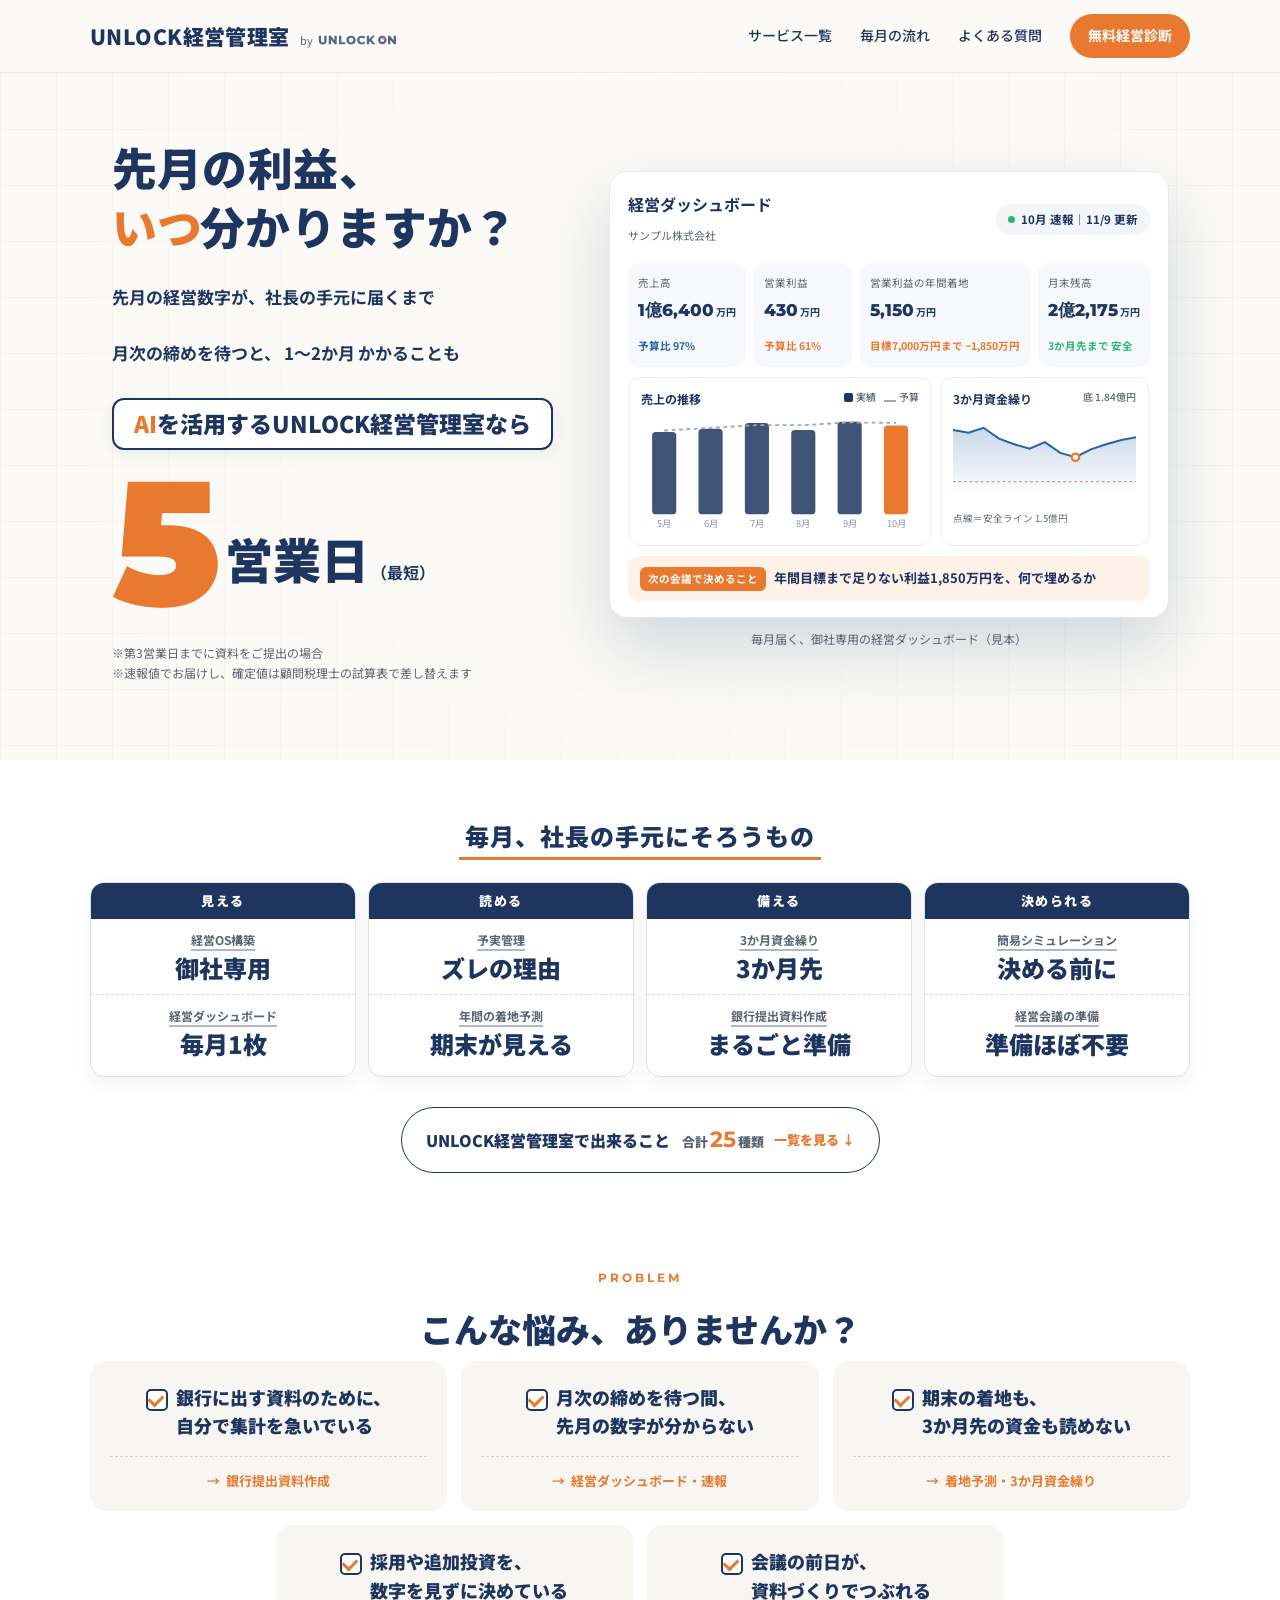
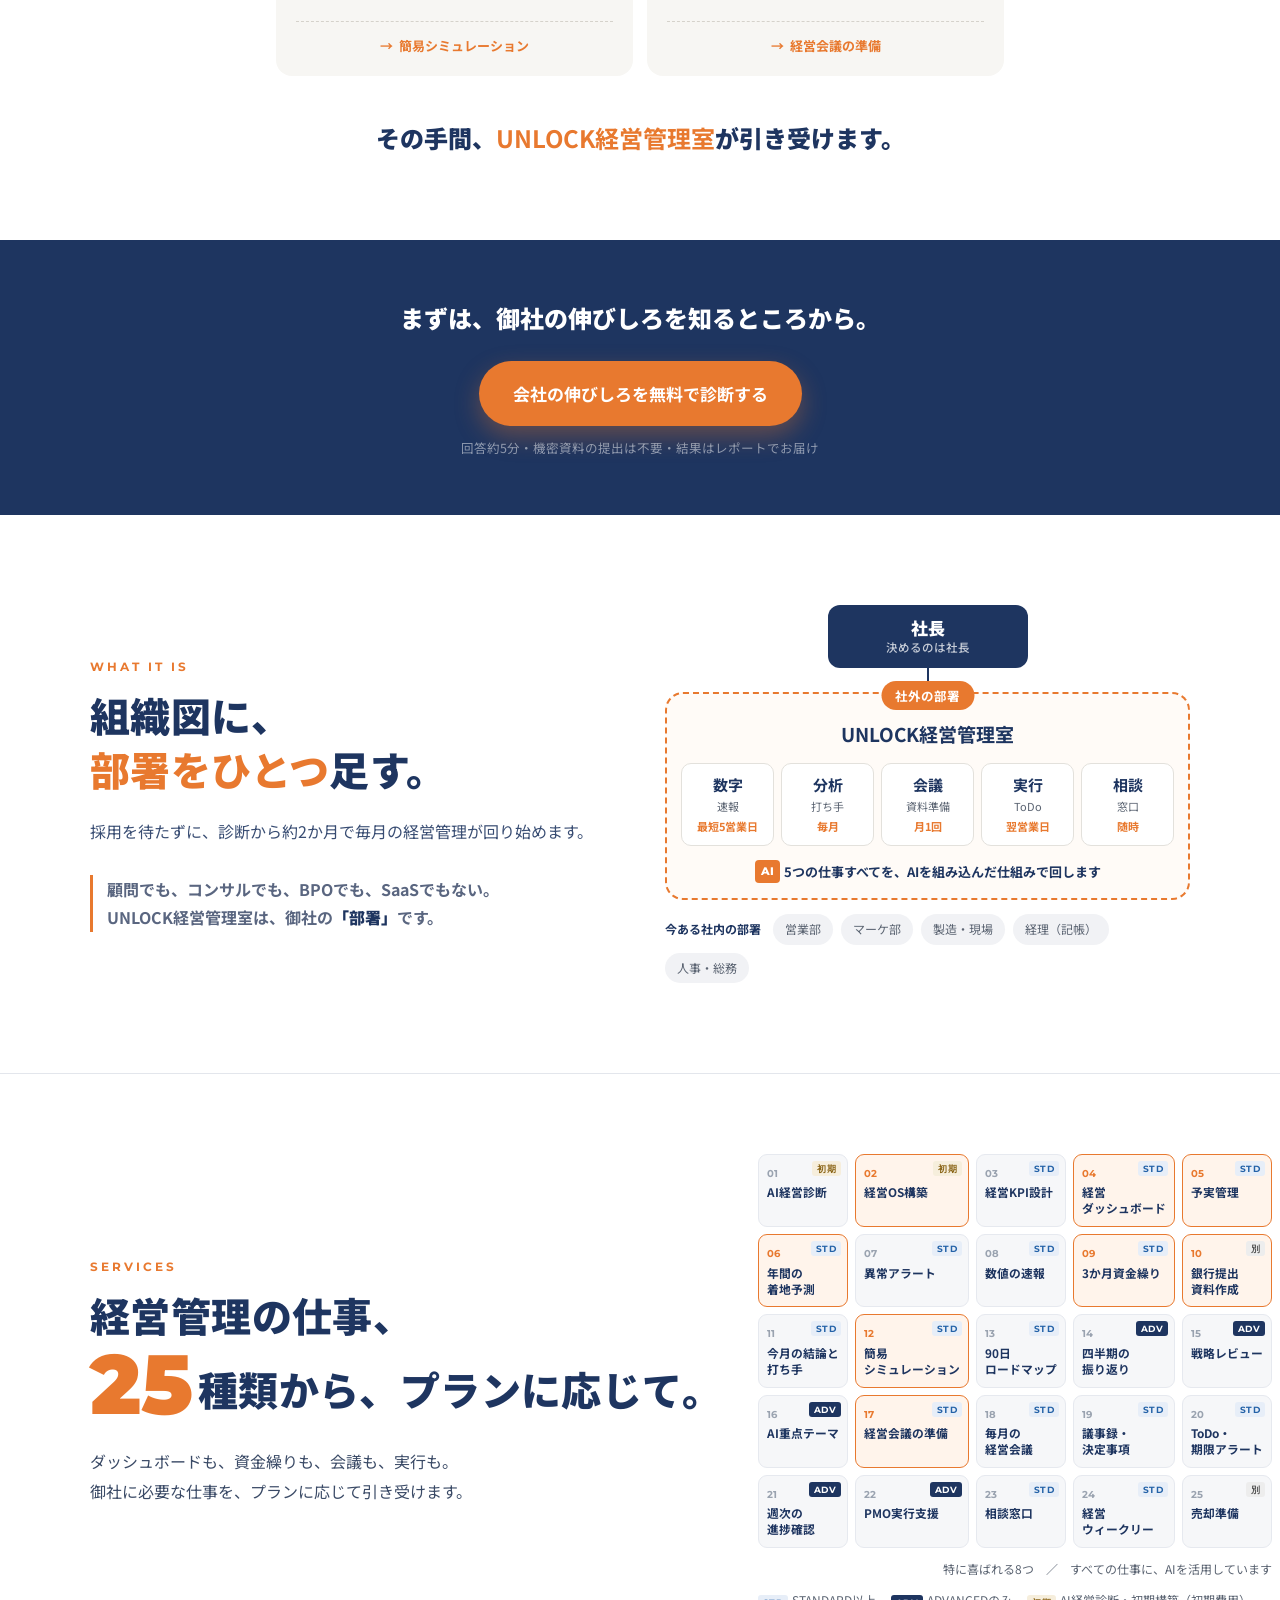
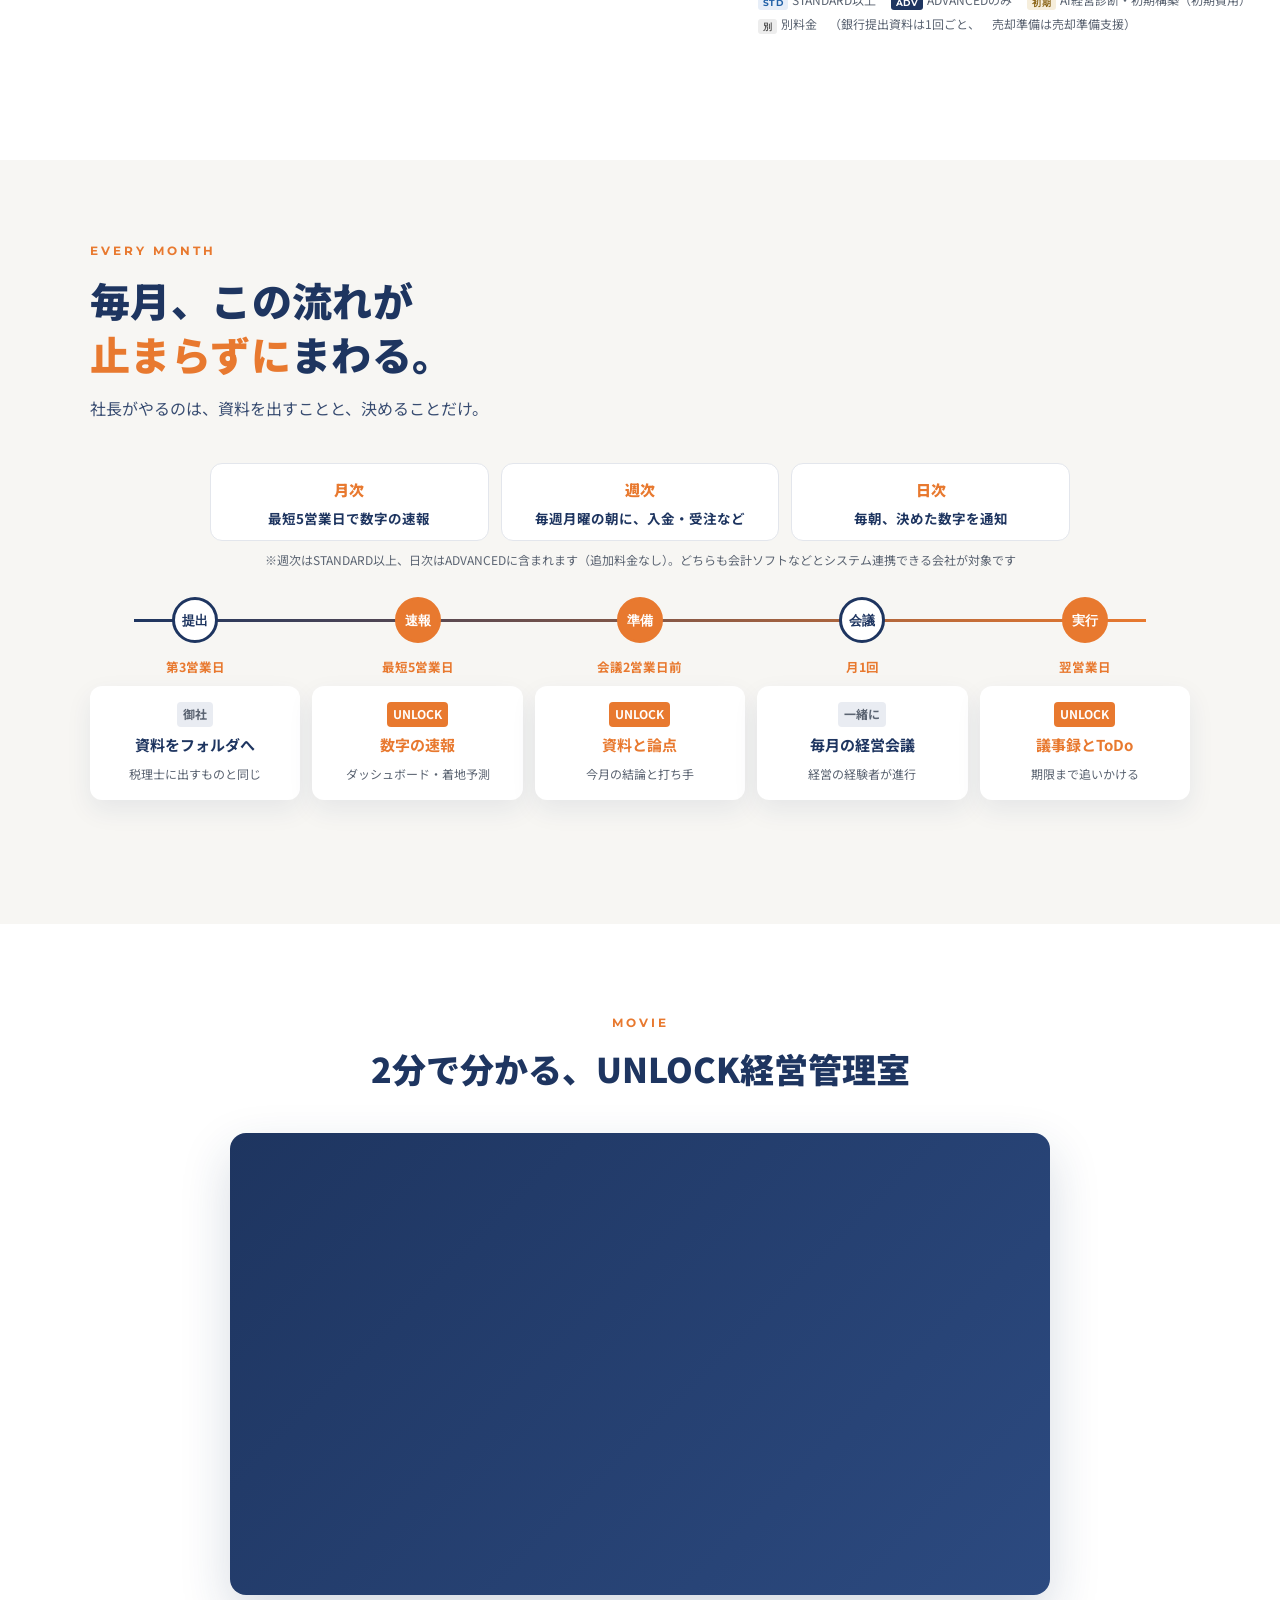
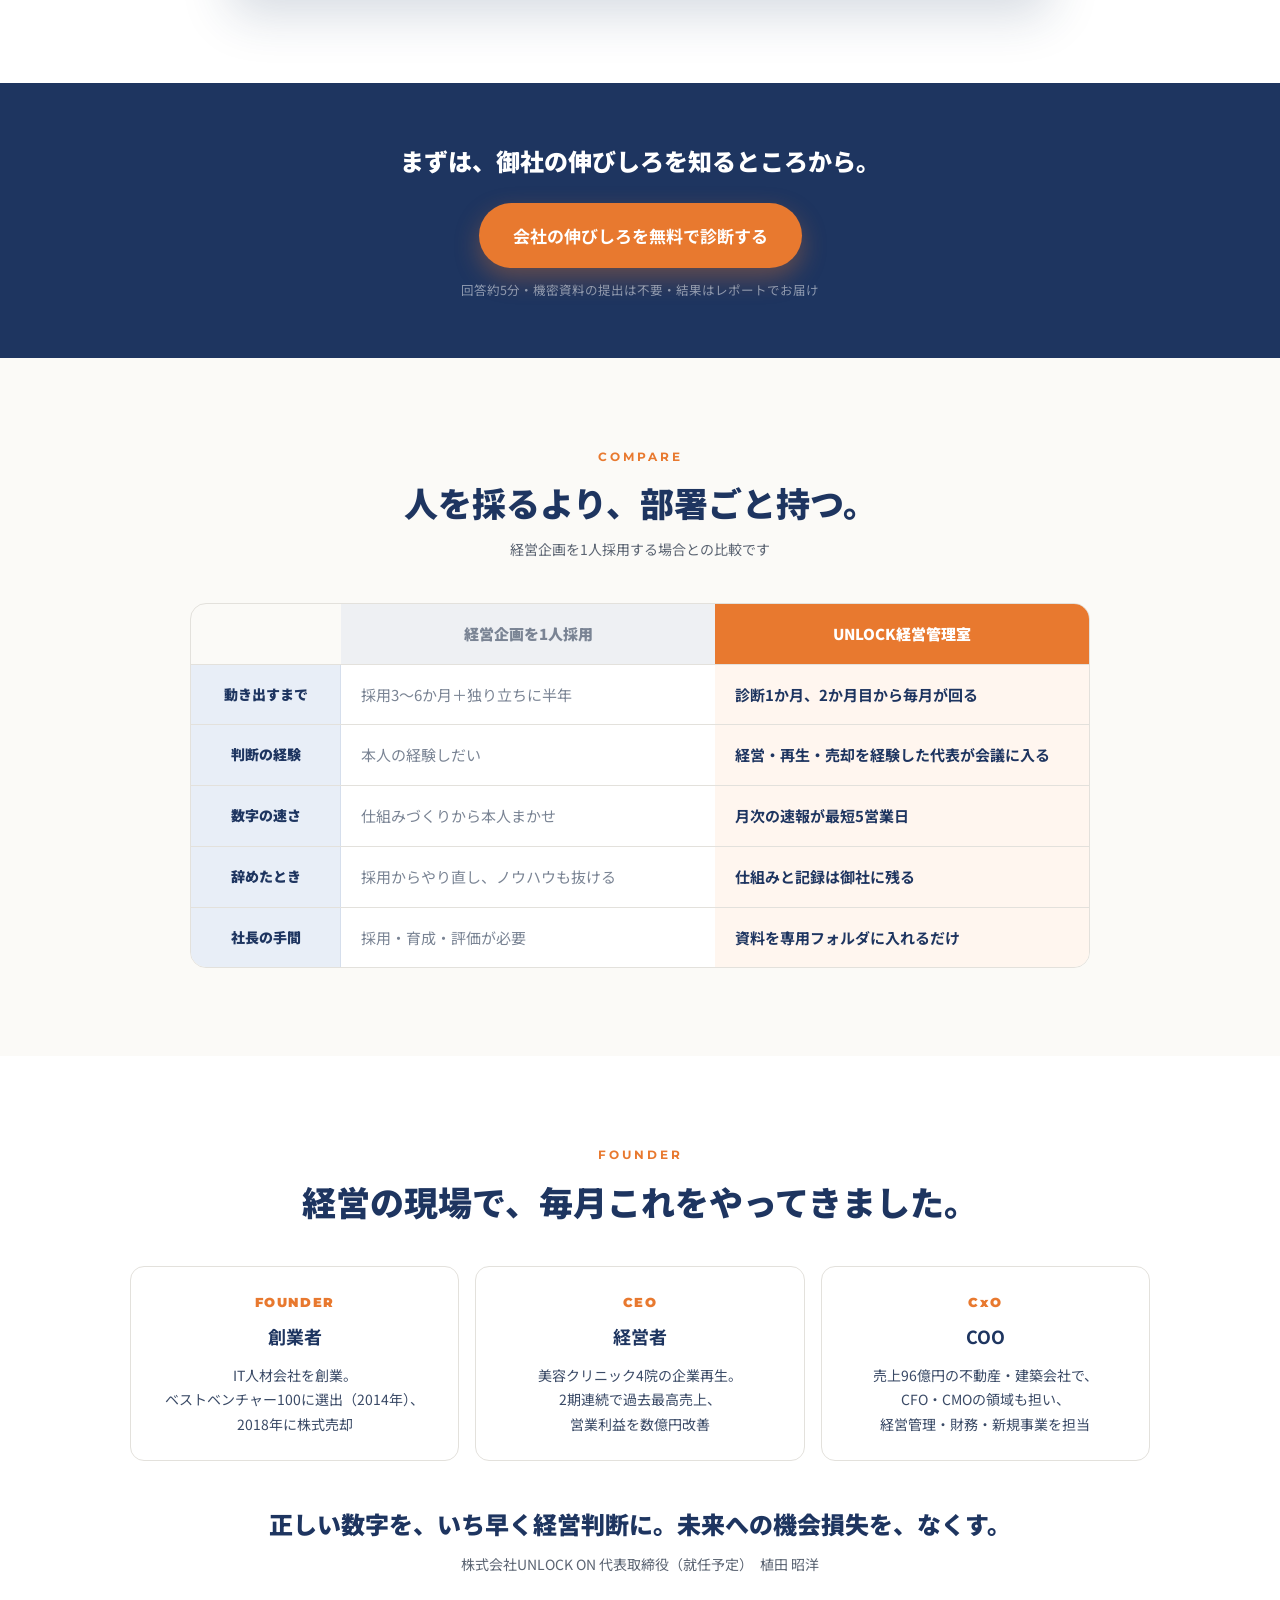
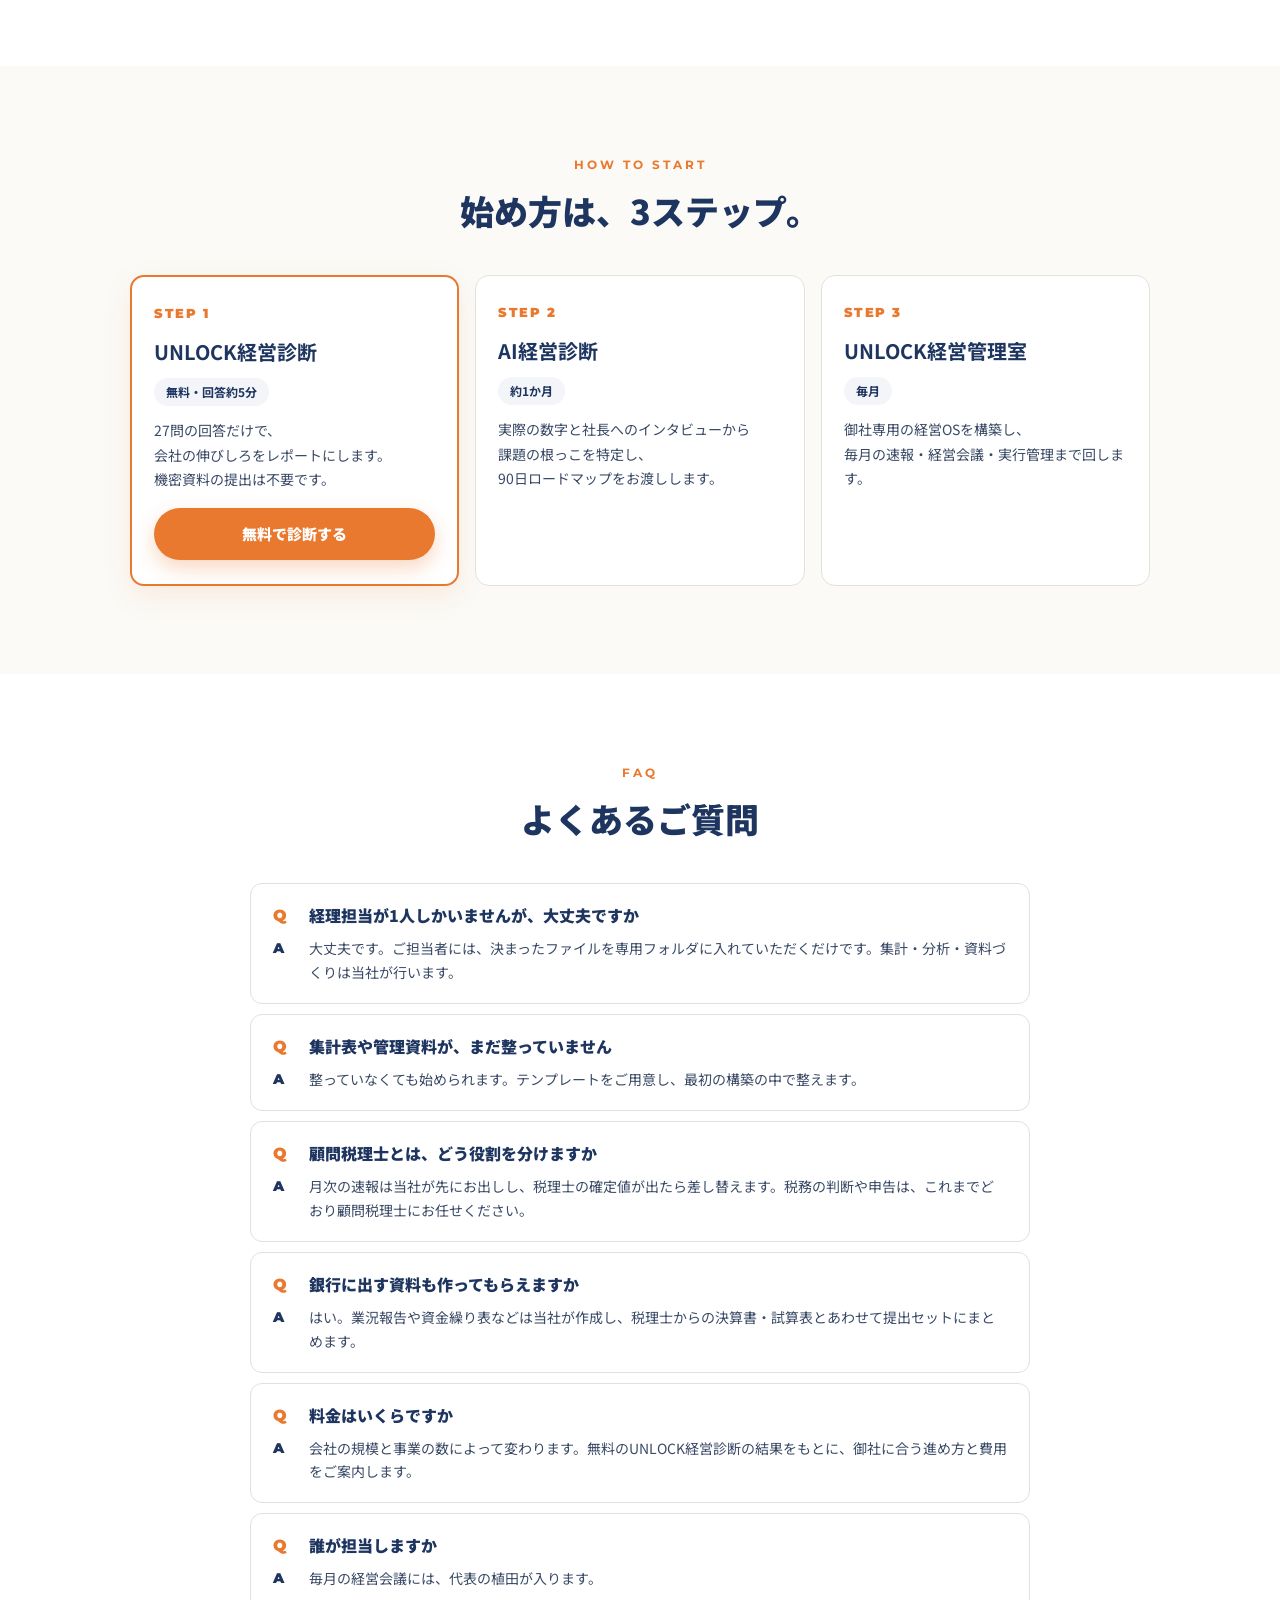
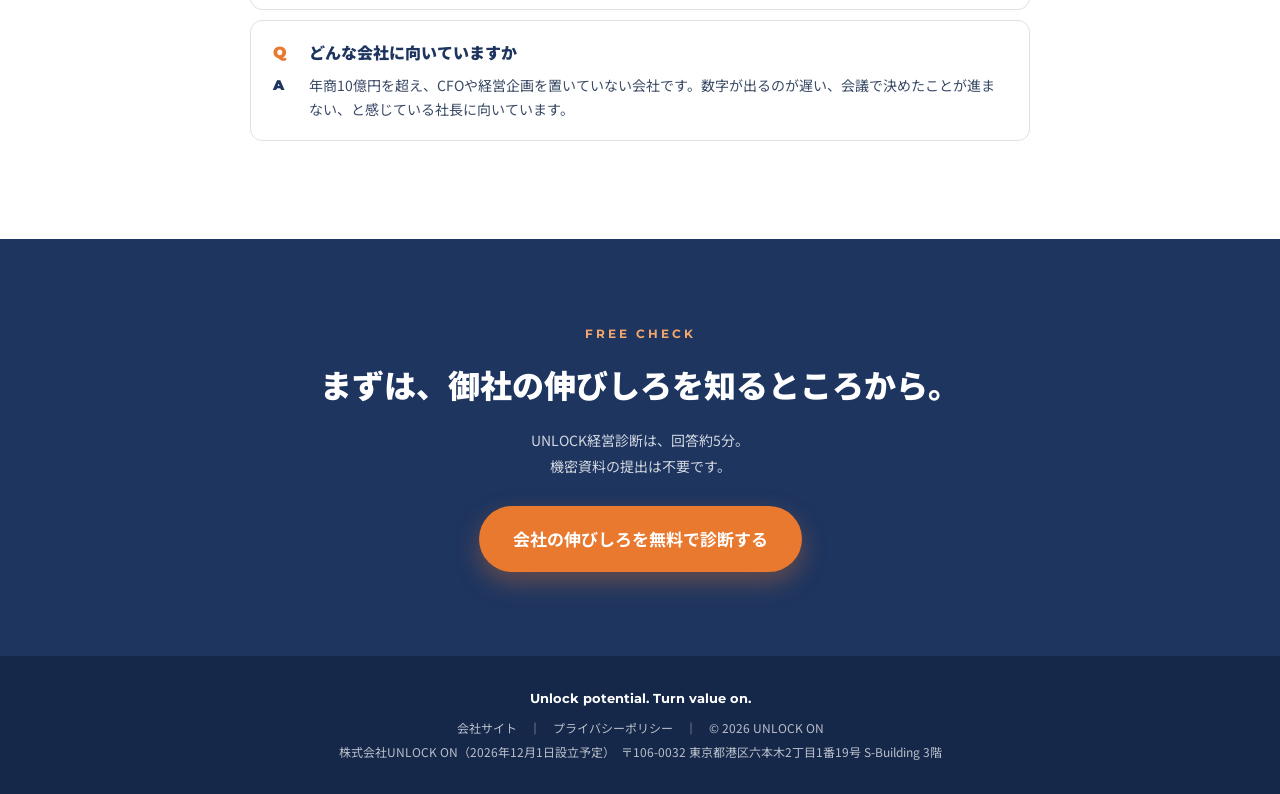
==== commit 60f88fe5: "監査対応：25種類のプラン印・診断から約2か月・プライバシーポリシー追記・経歴表現の統一 Co-Authored-By: Claude Opus 5.5 <noreply@anthropic.com>" ====
--- a/ai-keiei-kanri/index.html
+++ b/ai-keiei-kanri/index.html
@@ -4,10 +4,10 @@
 <meta charset="utf-8">
 <meta name="viewport" content="width=device-width, initial-scale=1">
 <title>UNLOCK経営管理室｜御社の社外のAI経営管理室｜UNLOCK ON</title>
-<meta name="description" content="先月の利益、いつ分かりますか？UNLOCK経営管理室は、御社の社外のAI経営管理室です。AIで集計し、月次の速報を最短5営業日でお届け。3か月資金繰り、銀行に出す資料、毎月の経営会議の準備まで、経営管理の仕事25種類をまるごと引き受けます。">
+<meta name="description" content="先月の利益、いつ分かりますか？UNLOCK経営管理室は、御社の社外のAI経営管理室です。AIで集計し、月次の速報を最短5営業日でお届け。3か月資金繰り、銀行に出す資料、毎月の経営会議の準備まで、経営管理の仕事25種類から、御社に必要なものをプランに応じて引き受けます。">
 <meta property="og:type" content="website">
 <meta property="og:title" content="UNLOCK経営管理室｜御社の社外のAI経営管理室｜UNLOCK ON">
-<meta property="og:description" content="先月の経営数字の速報を、AIで最短5営業日。経営管理の仕事25種類を、社外の部署としてまるごと引き受けます。">
+<meta property="og:description" content="先月の経営数字の速報を、AIで最短5営業日。経営管理の仕事25種類から、御社に必要なものを社外の部署として引き受けます。">
 <meta property="og:url" content="https://unlockon.jp/ai-keiei-kanri/">
 <link rel="icon" href="../assets/UNLOCKON_icon_white-bg.png">
 <link rel="preconnect" href="https://fonts.googleapis.com">
@@ -43,19 +43,19 @@
 <path d="M0.0,14.1 L16.7,17.2 L33.3,11.7 L50.0,23.5 L66.7,29.7 L83.3,34.4 L100.0,27.4 L116.7,39.1 L133.3,43.8 L150.0,35.2 L166.7,29.7 L183.3,25.0 L200.0,21.9 L200,86 L0,86 Z" fill="url(#g)"/><path d="M0.0,14.1 L16.7,17.2 L33.3,11.7 L50.0,23.5 L66.7,29.7 L83.3,34.4 L100.0,27.4 L116.7,39.1 L133.3,43.8 L150.0,35.2 L166.7,29.7 L183.3,25.0 L200.0,21.9" fill="none" stroke="#2563A8" stroke-width="2.2"/><circle cx="133.3" cy="43.8" r="4" fill="#fff" stroke="#E8792F" stroke-width="2.5"/></svg><p class="pn">点線＝安全ライン 1.5億円</p></div>
 </div>
 <div class="db-n"><span>次の会議で決めること</span><b class="dq"><b>年間目標まで足りない利益1,850万円を、</b><b>何で埋めるか</b></b></div>
-</div><p class="cap2">毎月届く、御社専用の経営ダッシュボード<small>（見本）</small></p></div></div></div></section><section class="cardsec mW" id="monthly"><div class="in" style="text-align:center"><p class="g4cap"><span class="nw">毎月、社長の手元にそろうもの</span></p><div class="g4"><div><p class="gh">見える</p><div class="it"><p class="t"><span class="tx">経営OS構築</span></p><p class="v">御社専用</p></div><div class="it"><p class="t"><span class="tx">経営ダッシュボード</span></p><p class="v">毎月1枚</p></div></div><div><p class="gh">読める</p><div class="it"><p class="t"><span class="tx">予実管理</span></p><p class="v">ズレの理由</p></div><div class="it"><p class="t"><span class="tx">年間の着地予測</span></p><p class="v">期末が見える</p></div></div><div><p class="gh">備える</p><div class="it"><p class="t"><span class="tx">3か月資金繰り</span></p><p class="v">3か月先</p></div><div class="it"><p class="t"><span class="tx">銀行提出資料作成</span></p><p class="v">まるごと準備</p></div></div><div><p class="gh">決められる</p><div class="it"><p class="t"><span class="tx">簡易シミュレーション</span></p><p class="v">決める前に</p></div><div class="it"><p class="t"><span class="tx">経営会議の準備</span></p><p class="v">準備ほぼ不要</p></div></div></div><a class="c25" href="#services"><span class="c1">UNLOCK経営管理室で出来ること</span><span class="c2"><span>合計<b>25</b>種類</span><em>一覧を見る ↓</em></span></a></div></section><div class="sec"><section class="nay" id="issues"><div class="in sh"><p>PROBLEM</p><h2>こんな悩み、ありませんか？</h2></div><div class="in"><div class="grid"><div class="pn"><p class="pq"><span class="nw">銀行に出す資料のために、</span><br><span class="nw">自分で集計を急いでいる</span></p><p class="pa"><i>→</i>銀行提出資料作成</p></div><div class="pn"><p class="pq"><span class="nw">月次の締めを待つ間、</span><br><span class="nw">先月の数字が分からない</span></p><p class="pa"><i>→</i>経営ダッシュボード・速報</p></div><div class="pn"><p class="pq"><span class="nw">期末の着地も、</span><br><span class="nw">3か月先の資金も読めない</span></p><p class="pa"><i>→</i>着地予測・3か月資金繰り</p></div><div class="pn"><p class="pq"><span class="nw">採用や追加投資を、</span><br><span class="nw">数字を見ずに決めている</span></p><p class="pa"><i>→</i>簡易シミュレーション</p></div><div class="pn"><p class="pq"><span class="nw">会議の前日が、</span><br><span class="nw">資料づくりでつぶれる</span></p><p class="pa"><i>→</i>経営会議の準備</p></div></div><p class="bt"><span class="nw">その手間、</span><span class="nw"><b>UNLOCK経営管理室</b>が</span><span class="nw">まるごと引き受けます。</span></p></div></section><section class="ctas" id="cta"><div class="in"><p class="ct1"><span class="nw">まずは、御社の</span><span class="nw">伸びしろを知るところから。</span></p><div class="cta"><a href="https://docs.google.com/forms/d/e/1FAIpQLSe_AEtY58nITSL4fysFP0we7L3E5vW6d-9pd56apk4U8M7JZw/viewform" target="_blank" rel="noopener">会社の伸びしろを無料で診断する</a><small>回答約5分・機密資料の提出は不要・結果はレポートでお届け</small></div></div></section><section class="fv i09" id="what"><div class="body"><div class="in g"><div>
+</div><p class="cap2">毎月届く、御社専用の経営ダッシュボード<small>（見本）</small></p></div></div></div></section><section class="cardsec mW" id="monthly"><div class="in" style="text-align:center"><p class="g4cap"><span class="nw">毎月、社長の手元にそろうもの</span></p><div class="g4"><div><p class="gh">見える</p><div class="it"><p class="t"><span class="tx">経営OS構築</span></p><p class="v">御社専用</p></div><div class="it"><p class="t"><span class="tx">経営ダッシュボード</span></p><p class="v">毎月1枚</p></div></div><div><p class="gh">読める</p><div class="it"><p class="t"><span class="tx">予実管理</span></p><p class="v">ズレの理由</p></div><div class="it"><p class="t"><span class="tx">年間の着地予測</span></p><p class="v">期末が見える</p></div></div><div><p class="gh">備える</p><div class="it"><p class="t"><span class="tx">3か月資金繰り</span></p><p class="v">3か月先</p></div><div class="it"><p class="t"><span class="tx">銀行提出資料作成</span></p><p class="v">まるごと準備</p></div></div><div><p class="gh">決められる</p><div class="it"><p class="t"><span class="tx">簡易シミュレーション</span></p><p class="v">決める前に</p></div><div class="it"><p class="t"><span class="tx">経営会議の準備</span></p><p class="v">準備ほぼ不要</p></div></div></div><a class="c25" href="#services"><span class="c1">UNLOCK経営管理室で出来ること</span><span class="c2"><span>合計<b>25</b>種類</span><em>一覧を見る ↓</em></span></a></div></section><div class="sec"><section class="nay" id="issues"><div class="in sh"><p>PROBLEM</p><h2>こんな悩み、ありませんか？</h2></div><div class="in"><div class="grid"><div class="pn"><p class="pq"><span class="nw">銀行に出す資料のために、</span><br><span class="nw">自分で集計を急いでいる</span></p><p class="pa"><i>→</i>銀行提出資料作成</p></div><div class="pn"><p class="pq"><span class="nw">月次の締めを待つ間、</span><br><span class="nw">先月の数字が分からない</span></p><p class="pa"><i>→</i>経営ダッシュボード・速報</p></div><div class="pn"><p class="pq"><span class="nw">期末の着地も、</span><br><span class="nw">3か月先の資金も読めない</span></p><p class="pa"><i>→</i>着地予測・3か月資金繰り</p></div><div class="pn"><p class="pq"><span class="nw">採用や追加投資を、</span><br><span class="nw">数字を見ずに決めている</span></p><p class="pa"><i>→</i>簡易シミュレーション</p></div><div class="pn"><p class="pq"><span class="nw">会議の前日が、</span><br><span class="nw">資料づくりでつぶれる</span></p><p class="pa"><i>→</i>経営会議の準備</p></div></div><p class="bt"><span class="nw">その手間、</span><span class="nw"><b>UNLOCK経営管理室</b>が</span><span class="nw">引き受けます。</span></p></div></section><section class="ctas" id="cta"><div class="in"><p class="ct1"><span class="nw">まずは、御社の</span><span class="nw">伸びしろを知るところから。</span></p><div class="cta"><a href="https://docs.google.com/forms/d/e/1FAIpQLSe_AEtY58nITSL4fysFP0we7L3E5vW6d-9pd56apk4U8M7JZw/viewform" target="_blank" rel="noopener">会社の伸びしろを無料で診断する</a><small>回答約5分・機密資料の提出は不要・結果はレポートでお届け</small></div></div></section><section class="fv i09" id="what"><div class="body"><div class="in g"><div>
 <p class="en">WHAT IT IS</p><h2 class="h1"><span class="nw">組織図に、</span><br><span class="nw"><span class="o">部署をひとつ</span>足す。</span></h2>
-<p class="sub"><span class="nw">人を採らずに、</span><span class="nw">来月から経営管理が動き出します。</span></p><p class="notx"><span class="nw">顧問でも、コンサルでも、</span><span class="nw">BPOでも、SaaSでもない。</span><br><span class="nw">UNLOCK経営管理室は、</span><span class="nw">御社の<b>「部署」</b>です。</span></p></div>
+<p class="sub"><span class="nw">採用を待たずに、</span><span class="nw">診断から約2か月で</span><span class="nw">毎月の経営管理が回り始めます。</span></p><p class="notx"><span class="nw">顧問でも、コンサルでも、</span><span class="nw">BPOでも、SaaSでもない。</span><br><span class="nw">UNLOCK経営管理室は、</span><span class="nw">御社の<b>「部署」</b>です。</span></p></div>
 <div class="org"><div class="ceo">社長<small>決めるのは社長</small></div><div class="vl"></div>
 <div class="dep"><span class="tg">社外の部署</span><h3>UNLOCK経営管理室</h3><div class="tm">
 <div><b>数字</b>速報<em>最短5営業日</em></div><div><b>分析</b>打ち手<em>毎月</em></div><div><b>会議</b>資料準備<em>月1回</em></div><div><b>実行</b>ToDo<em>翌営業日</em></div><div><b>相談</b>窓口<em>随時</em></div></div><p class="aiw"><u class="ai">AI</u>5つの仕事すべてを、AIを組み込んだ仕組みで回します</p></div>
 <p class="il">ほかの部署と同じように、社長の下に並ぶイメージです</p><div class="inside"><b>今ある社内の部署</b><span>営業部</span><span>マーケ部</span><span>製造・現場</span><span>経理（記帳）</span><span>人事・総務</span></div></div></div></div></section><section class="fv white i04 lt4" id="services"><div class="body"><div class="in g"><div>
-<p class="en">SERVICES</p><h2 class="h1"><span class="nw">経営管理の仕事、</span><br><span class="nw"><span class="num">25</span>種類を</span><span class="nw">まるごと。</span></h2>
-<p class="sub"><span class="nw">ダッシュボードも、資金繰りも、会議も、実行も。</span><br><span class="nw">社内に部署をつくらずに、全部そろいます。</span></p></div>
-<div><div class="mos"><div class="t"><i>01</i><span class="tnm">AI経営診断</span></div><div class="t hi"><i>02</i><span class="tnm">経営OS構築</span></div><div class="t"><i>03</i><span class="tnm"><span class="nw">経営KPI</span><span class="nw">設計</span></span></div><div class="t hi"><i>04</i><span class="tnm"><span class="nw">経営</span><span class="nw">ダッシュボード</span></span></div><div class="t hi"><i>05</i><span class="tnm">予実管理</span></div><div class="t hi"><i>06</i><span class="tnm"><span class="nw">年間の</span><span class="nw">着地予測</span></span></div><div class="t"><i>07</i><span class="tnm"><span class="nw">異常</span><span class="nw">アラート</span></span></div><div class="t"><i>08</i><span class="tnm">数値の速報</span></div><div class="t hi"><i>09</i><span class="tnm"><span class="nw">3か月</span><span class="nw">資金繰り</span></span></div><div class="t hi"><i>10</i><span class="tnm"><span class="nw">銀行提出</span><span class="nw">資料作成</span></span></div><div class="t"><i>11</i><span class="tnm"><span class="nw">今月の結論と</span><span class="nw">打ち手</span></span></div><div class="t hi"><i>12</i><span class="tnm"><span class="nw">簡易</span><span class="nw">シミュレーション</span></span></div><div class="t"><i>13</i><span class="tnm"><span class="nw">90日</span><span class="nw">ロードマップ</span></span></div><div class="t"><i>14</i><span class="tnm"><span class="nw">四半期の</span><span class="nw">振り返り</span></span></div><div class="t"><i>15</i><span class="tnm">戦略レビュー</span></div><div class="t"><i>16</i><span class="tnm"><span class="nw">AI重点</span><span class="nw">テーマ</span></span></div><div class="t hi"><i>17</i><span class="tnm"><span class="nw">経営会議の</span><span class="nw">準備</span></span></div><div class="t"><i>18</i><span class="tnm"><span class="nw">毎月の</span><span class="nw">経営会議</span></span></div><div class="t"><i>19</i><span class="tnm"><span class="nw">議事録・</span><span class="nw">決定事項</span></span></div><div class="t"><i>20</i><span class="tnm"><span class="nw">ToDo・</span><span class="nw">期限アラート</span></span></div><div class="t"><i>21</i><span class="tnm"><span class="nw">週次の</span><span class="nw">進捗確認</span></span></div><div class="t"><i>22</i><span class="tnm"><span class="nw">PMO</span><span class="nw">実行支援</span></span></div><div class="t"><i>23</i><span class="tnm">相談窓口</span></div><div class="t"><i>24</i><span class="tnm"><span class="nw">経営</span><span class="nw">ウィークリー</span></span></div><div class="t"><i>25</i><span class="tnm">売却準備</span></div></div><p class="mcap"><span style="display:inline-block;width:10px;height:10px;background:#fff;border-radius:2px;margin-right:5px"></span>特に喜ばれる8つ　／　すべての仕事に、AIを活用しています</p></div></div></div></section><section class="fv i11" id="flow"><div class="body"><div class="in"><div class="g"><div>
+<p class="en">SERVICES</p><h2 class="h1"><span class="nw">経営管理の仕事、</span><br><span class="nw"><span class="num">25</span>種類から、</span><span class="nw">プランに応じて。</span></h2>
+<p class="sub"><span class="nw">ダッシュボードも、資金繰りも、会議も、実行も。</span><br><span class="nw">御社に必要な仕事を、プランに応じて引き受けます。</span></p></div>
+<div><div class="mos"><div class="t"><i>01</i><b class="pl pl-I">初期</b><span class="tnm">AI経営診断</span></div><div class="t hi"><i>02</i><b class="pl pl-I">初期</b><span class="tnm">経営OS構築</span></div><div class="t"><i>03</i><b class="pl pl-S">STD</b><span class="tnm"><span class="nw">経営KPI</span><span class="nw">設計</span></span></div><div class="t hi"><i>04</i><b class="pl pl-S">STD</b><span class="tnm"><span class="nw">経営</span><span class="nw">ダッシュボード</span></span></div><div class="t hi"><i>05</i><b class="pl pl-S">STD</b><span class="tnm">予実管理</span></div><div class="t hi"><i>06</i><b class="pl pl-S">STD</b><span class="tnm"><span class="nw">年間の</span><span class="nw">着地予測</span></span></div><div class="t"><i>07</i><b class="pl pl-S">STD</b><span class="tnm"><span class="nw">異常</span><span class="nw">アラート</span></span></div><div class="t"><i>08</i><b class="pl pl-S">STD</b><span class="tnm">数値の速報</span></div><div class="t hi"><i>09</i><b class="pl pl-S">STD</b><span class="tnm"><span class="nw">3か月</span><span class="nw">資金繰り</span></span></div><div class="t hi"><i>10</i><b class="pl pl-O">別</b><span class="tnm"><span class="nw">銀行提出</span><span class="nw">資料作成</span></span></div><div class="t"><i>11</i><b class="pl pl-S">STD</b><span class="tnm"><span class="nw">今月の結論と</span><span class="nw">打ち手</span></span></div><div class="t hi"><i>12</i><b class="pl pl-S">STD</b><span class="tnm"><span class="nw">簡易</span><span class="nw">シミュレーション</span></span></div><div class="t"><i>13</i><b class="pl pl-S">STD</b><span class="tnm"><span class="nw">90日</span><span class="nw">ロードマップ</span></span></div><div class="t"><i>14</i><b class="pl pl-A">ADV</b><span class="tnm"><span class="nw">四半期の</span><span class="nw">振り返り</span></span></div><div class="t"><i>15</i><b class="pl pl-A">ADV</b><span class="tnm">戦略レビュー</span></div><div class="t"><i>16</i><b class="pl pl-A">ADV</b><span class="tnm"><span class="nw">AI重点</span><span class="nw">テーマ</span></span></div><div class="t hi"><i>17</i><b class="pl pl-S">STD</b><span class="tnm"><span class="nw">経営会議の</span><span class="nw">準備</span></span></div><div class="t"><i>18</i><b class="pl pl-S">STD</b><span class="tnm"><span class="nw">毎月の</span><span class="nw">経営会議</span></span></div><div class="t"><i>19</i><b class="pl pl-S">STD</b><span class="tnm"><span class="nw">議事録・</span><span class="nw">決定事項</span></span></div><div class="t"><i>20</i><b class="pl pl-S">STD</b><span class="tnm"><span class="nw">ToDo・</span><span class="nw">期限アラート</span></span></div><div class="t"><i>21</i><b class="pl pl-A">ADV</b><span class="tnm"><span class="nw">週次の</span><span class="nw">進捗確認</span></span></div><div class="t"><i>22</i><b class="pl pl-A">ADV</b><span class="tnm"><span class="nw">PMO</span><span class="nw">実行支援</span></span></div><div class="t"><i>23</i><b class="pl pl-S">STD</b><span class="tnm">相談窓口</span></div><div class="t"><i>24</i><b class="pl pl-S">STD</b><span class="tnm"><span class="nw">経営</span><span class="nw">ウィークリー</span></span></div><div class="t"><i>25</i><b class="pl pl-O">別</b><span class="tnm">売却準備</span></div></div><p class="mcap"><span style="display:inline-block;width:10px;height:10px;background:#fff;border-radius:2px;margin-right:5px"></span>特に喜ばれる8つ　／　すべての仕事に、AIを活用しています</p><p class="mleg"><span class="nw"><b class="pl pl-S">STD</b>STANDARD以上</span> <span class="nw"><b class="pl pl-A">ADV</b>ADVANCEDのみ</span> <span class="nw"><b class="pl pl-I">初期</b>AI経営診断・初期構築（初期費用）</span> <span class="nw"><b class="pl pl-O">別</b>別料金</span><span class="nw">（銀行提出資料は1回ごと、</span><span class="nw">売却準備は売却準備支援）</span></p></div></div></div></section><section class="fv i11" id="flow"><div class="body"><div class="in"><div class="g"><div>
 <p class="en">EVERY MONTH</p><h2 class="h1"><span class="nw">毎月、この流れが</span><br><span class="nw"><span class="o">止まらずに</span>まわる。</span></h2>
 <p class="sub"><span class="nw">社長がやるのは、資料を出すことと、決めることだけ。</span></p></div></div>
-<div class="frq"><div><b>月次</b><span><i class="nw">最短5営業日で</i><i class="nw">数字の速報</i></span></div><div><b>週次</b><span><i class="nw">毎週月曜の朝に、</i><i class="nw">入金・受注など</i></span></div><div><b>日次</b><span><i class="nw">毎朝、決めた</i><i class="nw">数字を通知</i></span></div></div><p class="frqn">※週次・日次は、会計ソフトなどとシステム連携できる会社が対象です</p>
+<div class="frq"><div><b>月次</b><span><i class="nw">最短5営業日で</i><i class="nw">数字の速報</i></span></div><div><b>週次</b><span><i class="nw">毎週月曜の朝に、</i><i class="nw">入金・受注など</i></span></div><div><b>日次</b><span><i class="nw">毎朝、決めた</i><i class="nw">数字を通知</i></span></div></div><p class="frqn">※週次はSTANDARD以上、日次はADVANCEDに含まれます（追加料金なし）。どちらも会計ソフトなどとシステム連携できる会社が対象です</p>
 <div class="tl">
 <div class="st"><div class="d"><span class="dw">提出</span></div><div><p class="w">第3営業日</p><div class="c"><span class="who">御社</span><b>資料をフォルダへ</b><span>税理士に出すものと同じ</span></div></div></div>
 <div class="st o"><div class="d"><span class="dw">速報</span></div><div><p class="w">最短5営業日</p><div class="c"><span class="who">UNLOCK</span><b>数字の速報</b><span>ダッシュボード・着地予測</span></div></div></div>
@@ -65,9 +65,9 @@
 </div></div></div></section><section class="z" id="video"><div class="zi"><div class="zh"><p class="en">MOVIE</p><h2>2分で分かる、UNLOCK経営管理室</h2></div>
 <div class="vid"><iframe src="https://www.youtube-nocookie.com/embed/nhcWiyWjcVk?rel=0&amp;cc_load_policy=0" title="UNLOCK経営管理室 プロモーション動画" allow="accelerometer; encrypted-media; gyroscope; picture-in-picture" allowfullscreen loading="lazy"></iframe></div></div></section><section class="ctas" id="cta"><div class="in"><p class="ct1"><span class="nw">まずは、御社の</span><span class="nw">伸びしろを知るところから。</span></p><div class="cta"><a href="https://docs.google.com/forms/d/e/1FAIpQLSe_AEtY58nITSL4fysFP0we7L3E5vW6d-9pd56apk4U8M7JZw/viewform" target="_blank" rel="noopener">会社の伸びしろを無料で診断する</a><small>回答約5分・機密資料の提出は不要・結果はレポートでお届け</small></div></div></section><section class="z zb" id="compare"><div class="zi"><div class="zh"><p class="en">COMPARE</p><h2>人を採るより、部署ごと持つ。</h2><p class="sub2">経営企画を1人採用する場合との比較です</p></div>
 <div class="cmpT"><div class="r h"><div></div><div class="a">経営企画を1人採用</div><div class="b">UNLOCK経営管理室</div></div><div class="r"><div class="k">動き出すまで</div><div class="a">採用3〜6か月＋独り立ちに半年</div><div class="b">診断1か月、2か月目から毎月が回る</div></div><div class="r"><div class="k">判断の経験</div><div class="a">本人の経験しだい</div><div class="b">経営・再生・売却を経験した代表が会議に入る</div></div><div class="r"><div class="k">数字の速さ</div><div class="a">仕組みづくりから本人まかせ</div><div class="b">月次の速報が最短5営業日</div></div><div class="r"><div class="k">辞めたとき</div><div class="a">採用からやり直し、ノウハウも抜ける</div><div class="b">仕組みと記録は御社に残る</div></div><div class="r"><div class="k">社長の手間</div><div class="a">採用・育成・評価が必要</div><div class="b">資料を専用フォルダに入れるだけ</div></div></div></div></section><section class="z" id="founder"><div class="zi"><div class="zh"><p class="en">FOUNDER</p><h2><span class="nw">経営の現場で、</span><span class="nw">毎月これをやってきました。</span></h2></div>
-<div class="fd"><div class="fc"><p class="r1">FOUNDER</p><b>創業者</b><p><span class="nw">IT人材会社を創業。</span><span class="nw">ベストベンチャー100に選出、</span><span class="nw">2018年に株式売却</span></p></div>
+<div class="fd"><div class="fc"><p class="r1">FOUNDER</p><b>創業者</b><p><span class="nw">IT人材会社を創業。</span><span class="nw">ベストベンチャー100に選出（2014年）、</span><span class="nw">2018年に株式売却</span></p></div>
 <div class="fc"><p class="r1">CEO</p><b>経営者</b><p><span class="nw">美容クリニック4院の企業再生。</span><span class="nw">2期連続で過去最高売上、</span><span class="nw">営業利益を数億円改善</span></p></div>
-<div class="fc"><p class="r1">CxO</p><b>COO・CFO・CMO代行</b><p><span class="nw">売上96億円の不動産・建築会社で、</span><span class="nw">経営管理・財務・新規事業を担当</span></p></div></div>
+<div class="fc"><p class="r1">CxO</p><b>COO</b><p><span class="nw">売上96億円の不動産・建築会社で、</span><span class="nw">CFO・CMOの領域も担い、</span><span class="nw">経営管理・財務・新規事業を担当</span></p></div></div>
 <p class="fq"><span class="nw">正しい数字を、いち早く経営判断に。</span><span class="nw">未来への機会損失を、なくす。</span></p><p class="fn">株式会社UNLOCK ON 代表取締役（就任予定）　植田 昭洋</p></div></section><section class="z zb" id="start"><div class="zi"><div class="zh"><p class="en">HOW TO START</p><h2>始め方は、3ステップ。</h2></div><div class="stp"><div class="sc on"><p class="sn">STEP 1</p><b>UNLOCK経営診断</b><span class="tm2">無料・回答約5分</span><p><span class="nw">27問の回答だけで、</span><span class="nw">会社の伸びしろをレポートにします。</span><span class="nw">機密資料の提出は不要です。</span></p><a class="sbtn" href="https://docs.google.com/forms/d/e/1FAIpQLSe_AEtY58nITSL4fysFP0we7L3E5vW6d-9pd56apk4U8M7JZw/viewform" target="_blank" rel="noopener">無料で診断する</a></div><div class="sc"><p class="sn">STEP 2</p><b>AI経営診断</b><span class="tm2">約1か月</span><p><span class="nw">実際の数字と社長へのインタビューから</span><span class="nw">課題の根っこを特定し、</span><span class="nw">90日ロードマップをお渡しします。</span></p></div><div class="sc"><p class="sn">STEP 3</p><b>UNLOCK経営管理室</b><span class="tm2">毎月</span><p><span class="nw">御社専用の経営OSを構築し、</span><span class="nw">毎月の速報・経営会議・実行管理まで回します。</span></p></div></div></div></section><section class="z" id="faq"><div class="zi nar"><div class="zh"><p class="en">FAQ</p><h2>よくあるご質問</h2></div><div class="fq2"><p class="qq"><i>Q</i>経理担当が1人しかいませんが、大丈夫ですか</p><p class="aa"><i>A</i>大丈夫です。ご担当者には、決まったファイルを専用フォルダに入れていただくだけです。集計・分析・資料づくりは当社が行います。</p></div><div class="fq2"><p class="qq"><i>Q</i>集計表や管理資料が、まだ整っていません</p><p class="aa"><i>A</i>整っていなくても始められます。テンプレートをご用意し、最初の構築の中で整えます。</p></div><div class="fq2"><p class="qq"><i>Q</i>顧問税理士とは、どう役割を分けますか</p><p class="aa"><i>A</i>月次の速報は当社が先にお出しし、税理士の確定値が出たら差し替えます。税務の判断や申告は、これまでどおり顧問税理士にお任せください。</p></div><div class="fq2"><p class="qq"><i>Q</i>銀行に出す資料も作ってもらえますか</p><p class="aa"><i>A</i>はい。業況報告や資金繰り表などは当社が作成し、税理士からの決算書・試算表とあわせて提出セットにまとめます。</p></div><div class="fq2"><p class="qq"><i>Q</i>料金はいくらですか</p><p class="aa"><i>A</i>会社の規模と事業の数によって変わります。無料のUNLOCK経営診断の結果をもとに、御社に合う進め方と費用をご案内します。</p></div><div class="fq2"><p class="qq"><i>Q</i>誰が担当しますか</p><p class="aa"><i>A</i>毎月の経営会議には、代表の植田が入ります。</p></div><div class="fq2"><p class="qq"><i>Q</i>どんな会社に向いていますか</p><p class="aa"><i>A</i>年商10億円を超え、CFOや経営企画を置いていない会社です。数字が出るのが遅い、会議で決めたことが進まない、と感じている社長に向いています。</p></div></div></section><section class="fin2" id="final"><div class="zi"><p class="en" style="color:#F4A66B">FREE CHECK</p><h2><span class="nw">まずは、御社の</span><span class="nw">伸びしろを知るところから。</span></h2>
 <p class="fs"><span class="nw">UNLOCK経営診断は、回答約5分。</span><br><span class="nw">機密資料の提出は不要です。</span></p><div class="cta"><a href="https://docs.google.com/forms/d/e/1FAIpQLSe_AEtY58nITSL4fysFP0we7L3E5vW6d-9pd56apk4U8M7JZw/viewform" target="_blank" rel="noopener">会社の伸びしろを無料で診断する</a></div></div></section>
 </main>
--- a/assets/lp-v2.css
+++ b/assets/lp-v2.css
@@ -467,3 +467,16 @@
 .ft a{color:inherit}
 html{scroll-padding-top:80px}
 @media (max-width:600px){.hdr .top{padding:0 18px}html{scroll-padding-top:64px}}
+/* 監査対応 11/6：25種類のプラン印 */
+.mos .t{position:relative}
+.pl{display:inline-block;font-style:normal;font-family:var(--en,Montserrat),sans-serif;font-size:9px;font-weight:700;letter-spacing:.04em;line-height:1;padding:3px 5px;border-radius:3px;vertical-align:middle}
+.mos .t .pl{position:absolute;top:6px;right:6px}
+.pl-S{background:#E7EEF8;color:#2563A8}
+.pl-A{background:#1E3560;color:#fff}
+.pl-I{background:#F6EEDC;color:#8A6416}
+.pl-O{background:#EDEDED;color:#555}
+.mleg{font-size:12px;color:var(--sub,#6B7280);margin-top:8px;line-height:2}
+.mleg .pl{margin:0 4px 0 10px}
+.mleg .pl:first-child{margin-left:0}
+.mleg .nw .pl{margin-left:0}
+.mleg>.nw{margin-right:12px}
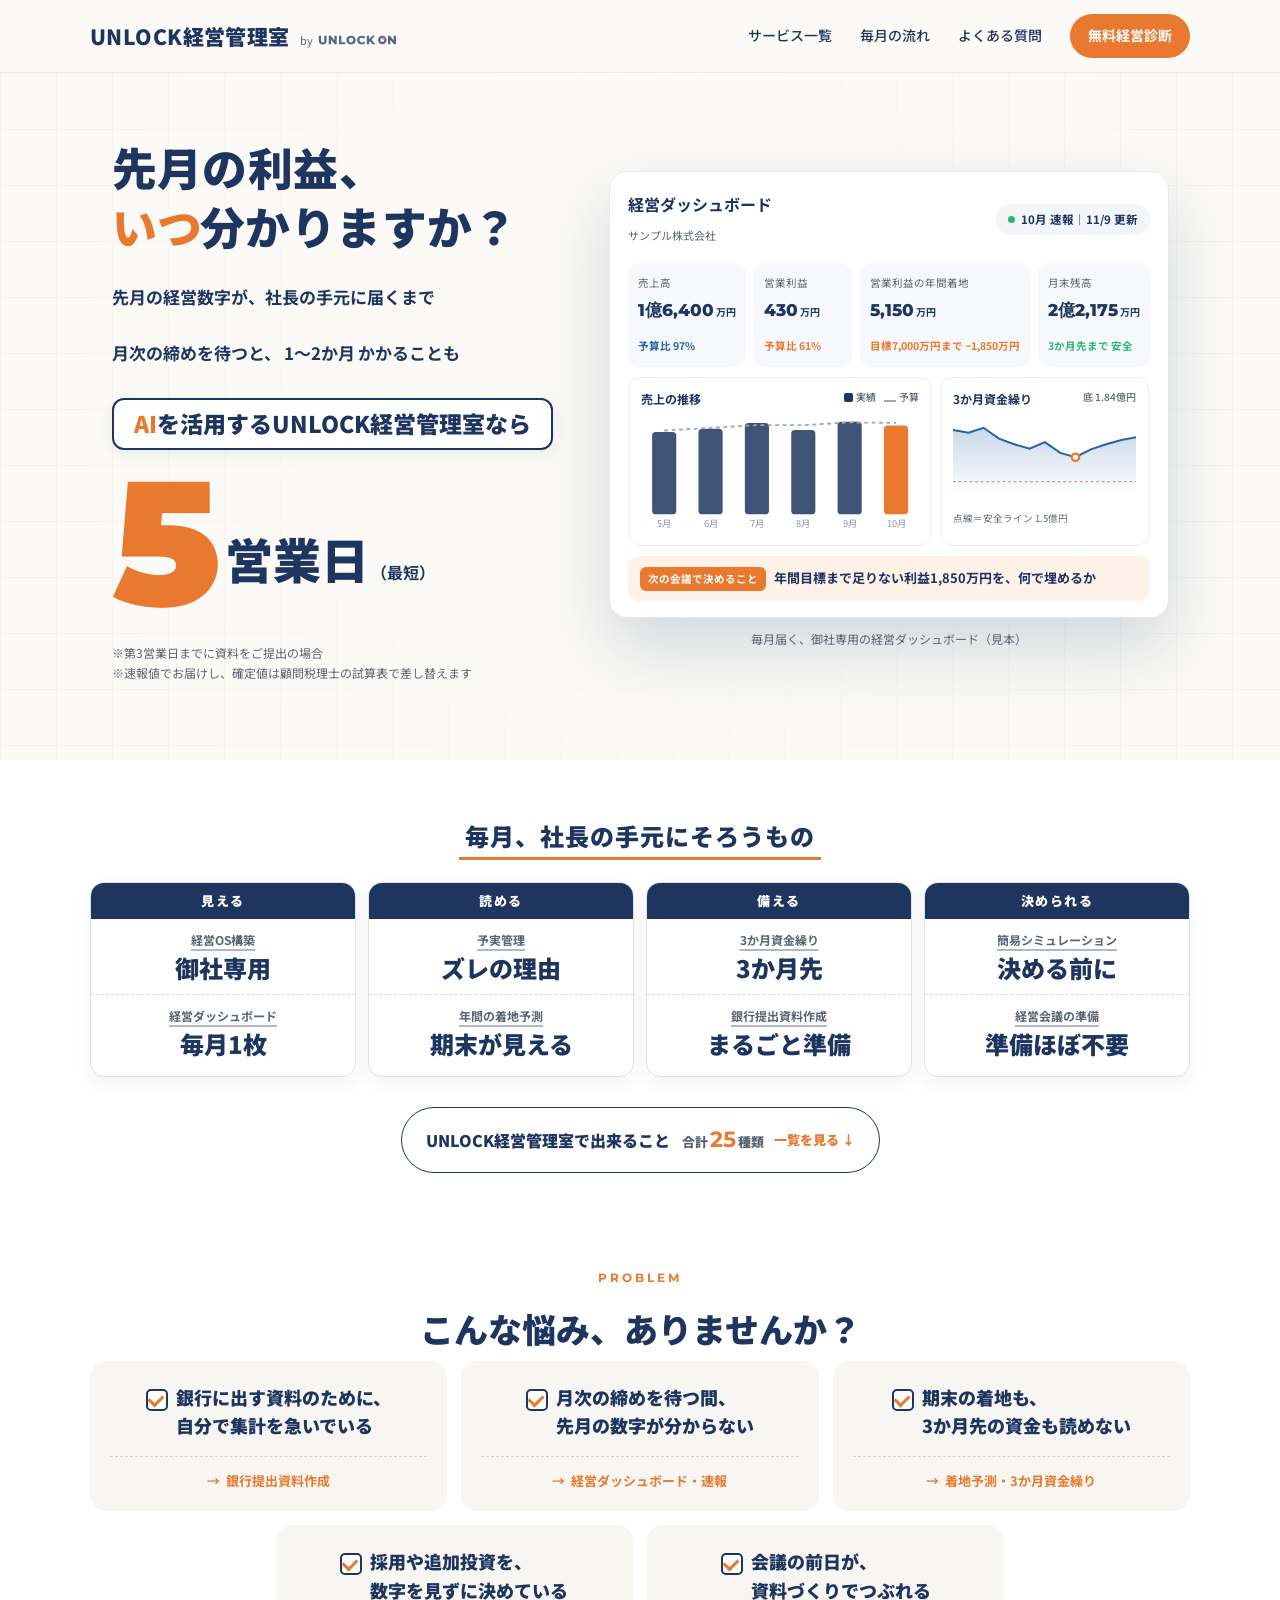
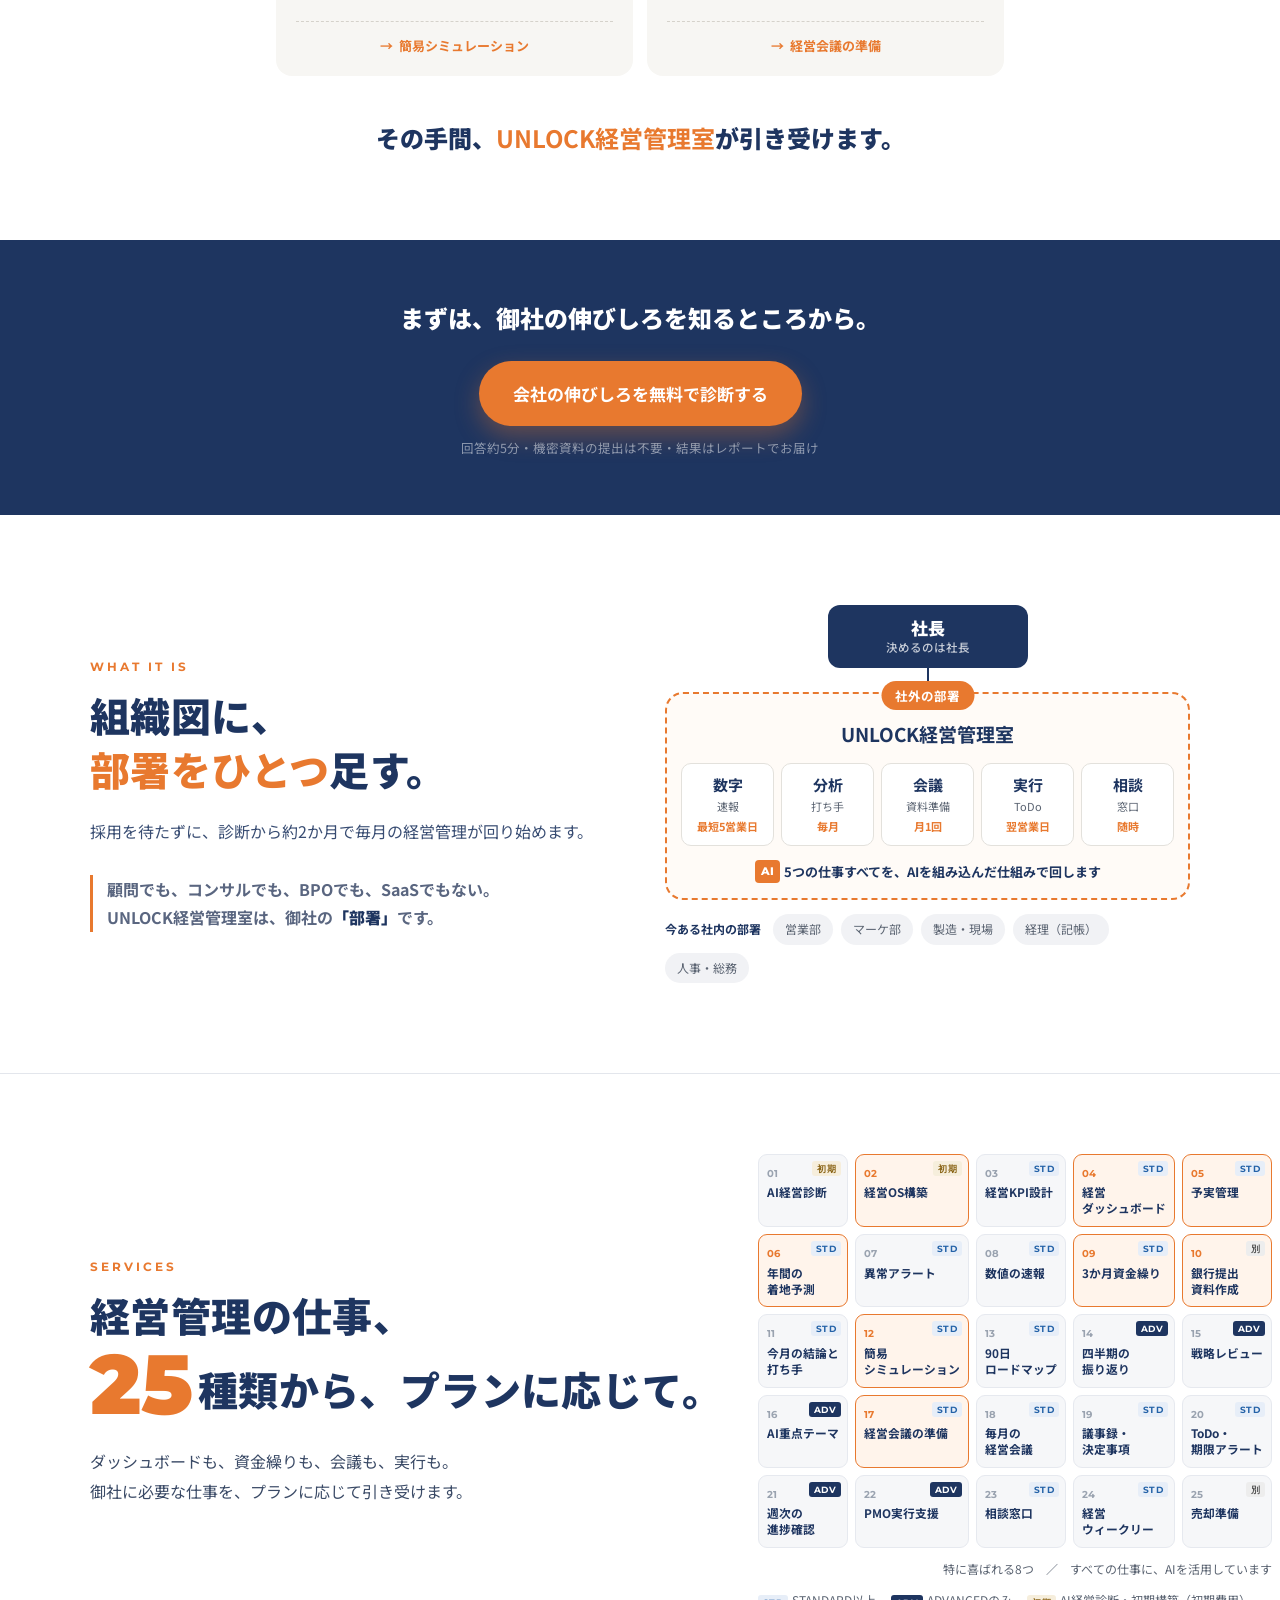
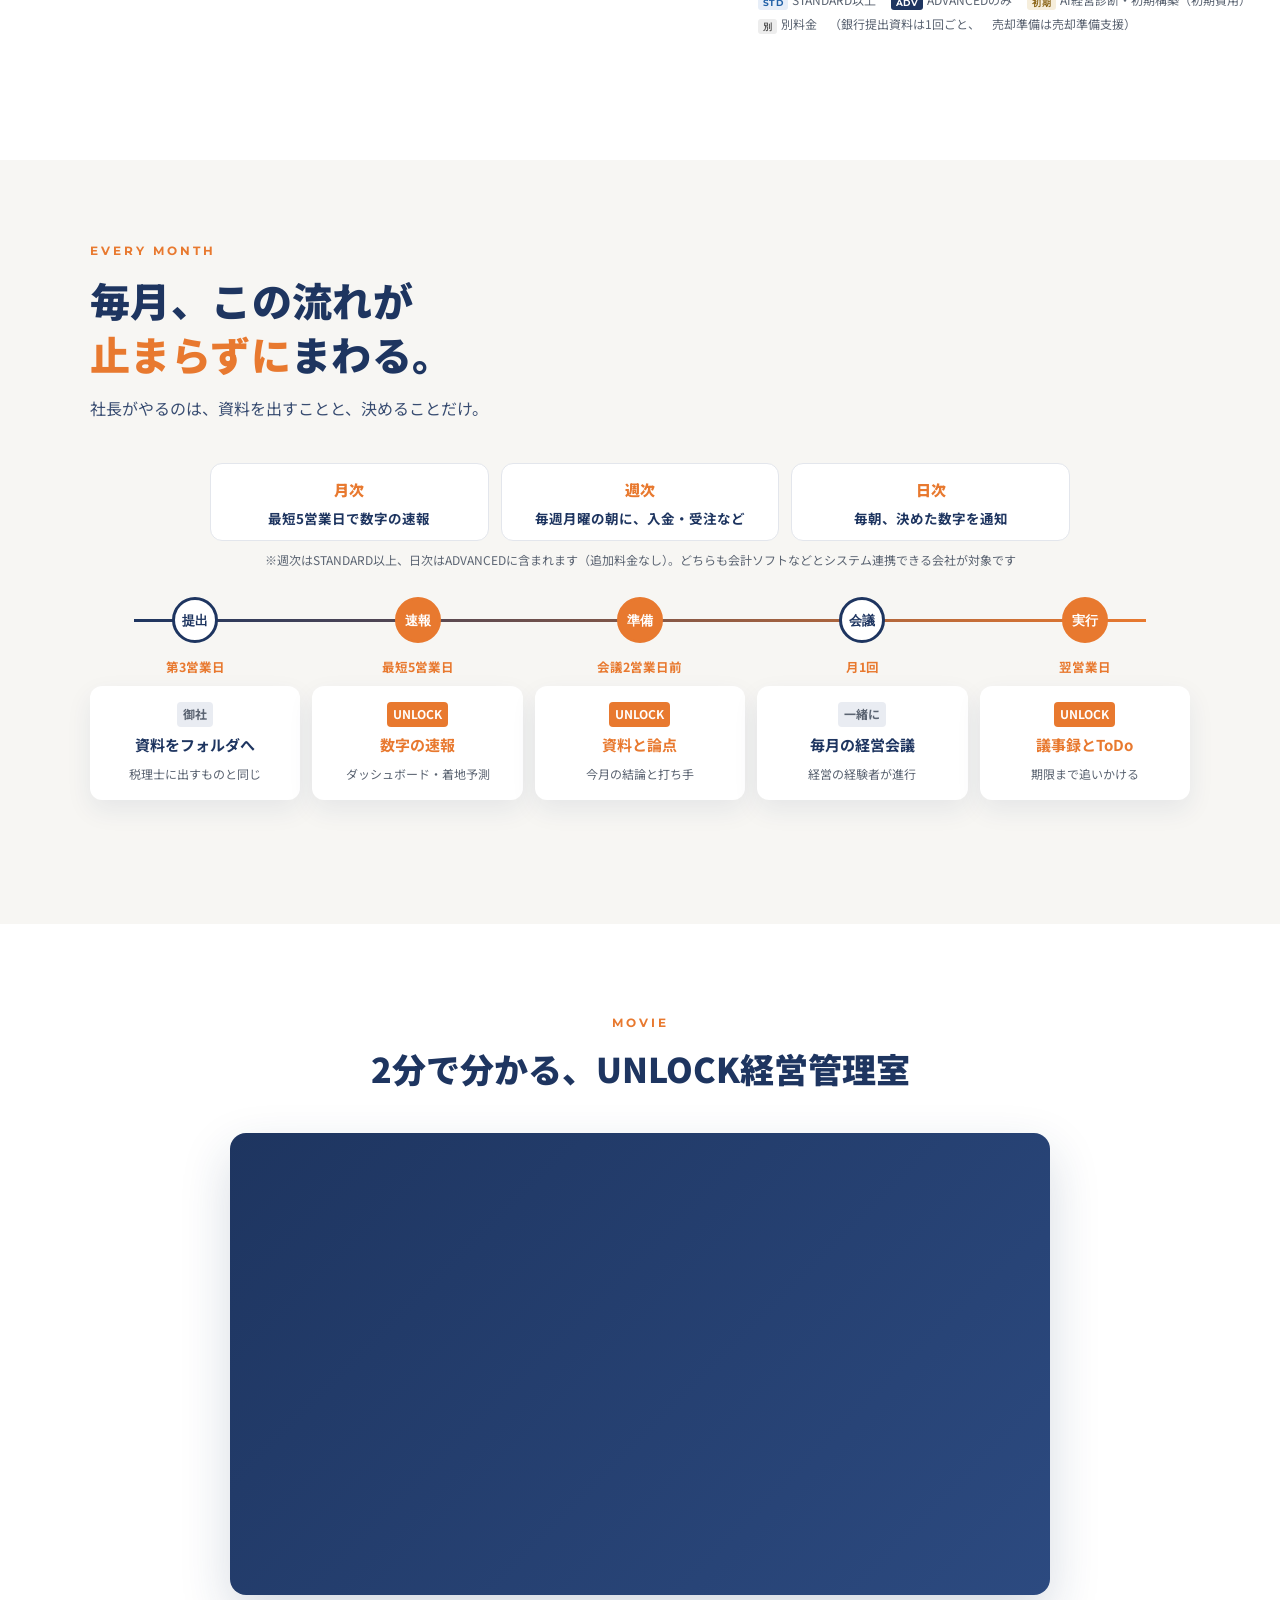
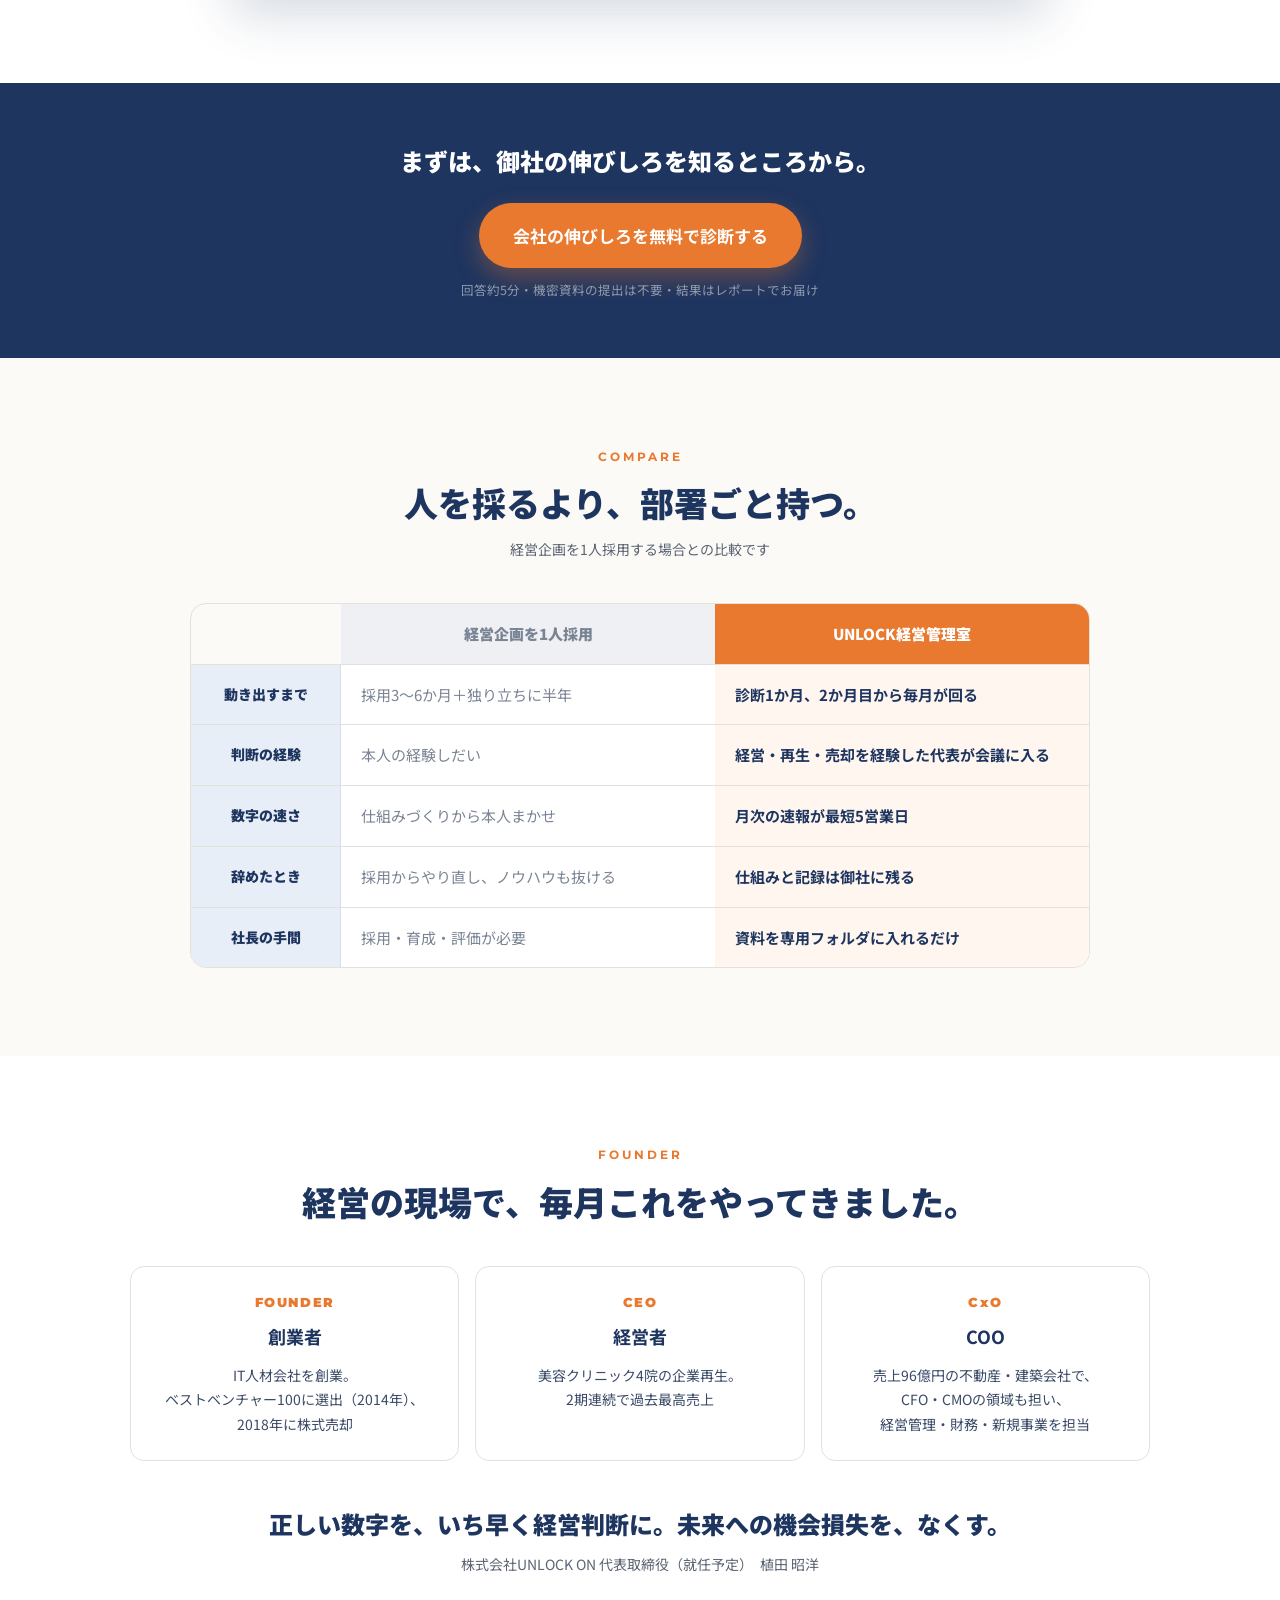
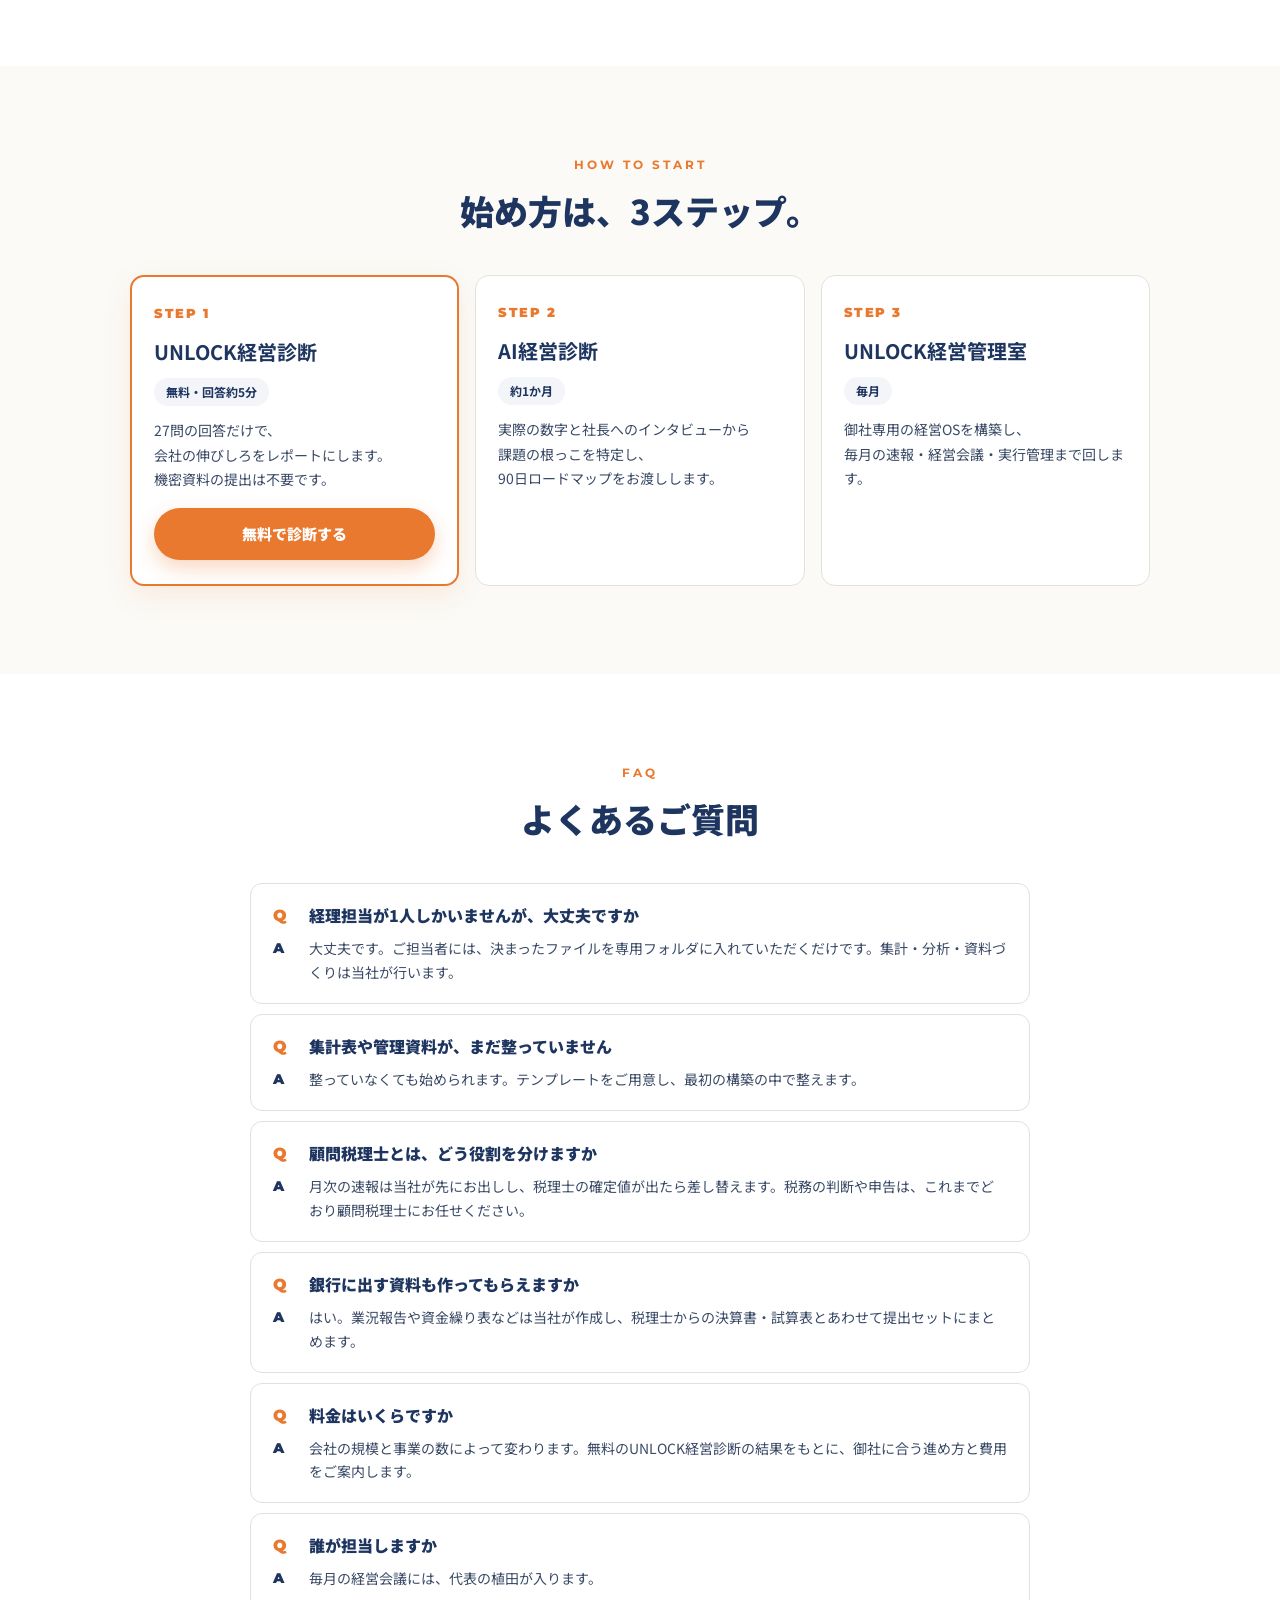
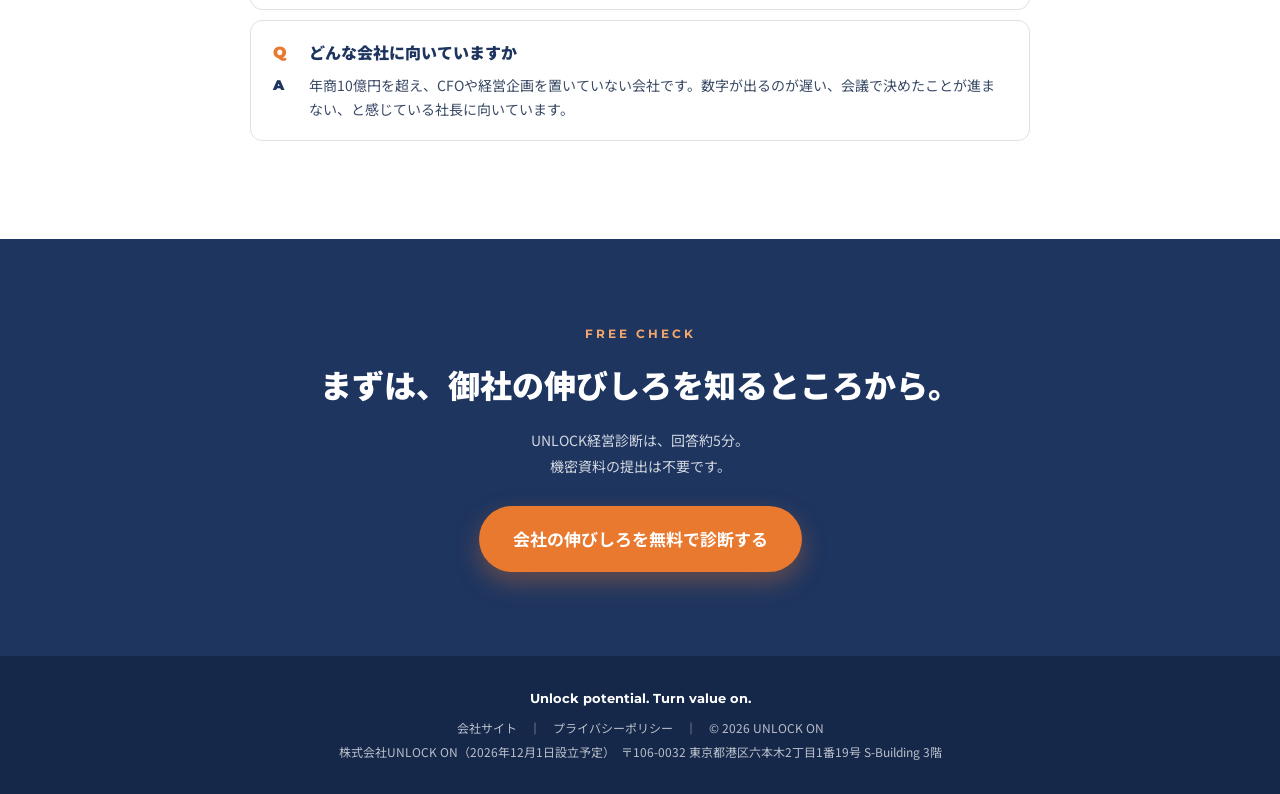
==== commit c41aee30: "経歴から営業利益の改善額を削除（守秘義務） Co-Authored-By: Claude Opus 5.5 <noreply@anthropic.com> Claude-Session: https:" ====
--- a/ai-keiei-kanri/index.html
+++ b/ai-keiei-kanri/index.html
@@ -66,7 +66,7 @@
 <div class="vid"><iframe src="https://www.youtube-nocookie.com/embed/nhcWiyWjcVk?rel=0&amp;cc_load_policy=0" title="UNLOCK経営管理室 プロモーション動画" allow="accelerometer; encrypted-media; gyroscope; picture-in-picture" allowfullscreen loading="lazy"></iframe></div></div></section><section class="ctas" id="cta"><div class="in"><p class="ct1"><span class="nw">まずは、御社の</span><span class="nw">伸びしろを知るところから。</span></p><div class="cta"><a href="https://docs.google.com/forms/d/e/1FAIpQLSe_AEtY58nITSL4fysFP0we7L3E5vW6d-9pd56apk4U8M7JZw/viewform" target="_blank" rel="noopener">会社の伸びしろを無料で診断する</a><small>回答約5分・機密資料の提出は不要・結果はレポートでお届け</small></div></div></section><section class="z zb" id="compare"><div class="zi"><div class="zh"><p class="en">COMPARE</p><h2>人を採るより、部署ごと持つ。</h2><p class="sub2">経営企画を1人採用する場合との比較です</p></div>
 <div class="cmpT"><div class="r h"><div></div><div class="a">経営企画を1人採用</div><div class="b">UNLOCK経営管理室</div></div><div class="r"><div class="k">動き出すまで</div><div class="a">採用3〜6か月＋独り立ちに半年</div><div class="b">診断1か月、2か月目から毎月が回る</div></div><div class="r"><div class="k">判断の経験</div><div class="a">本人の経験しだい</div><div class="b">経営・再生・売却を経験した代表が会議に入る</div></div><div class="r"><div class="k">数字の速さ</div><div class="a">仕組みづくりから本人まかせ</div><div class="b">月次の速報が最短5営業日</div></div><div class="r"><div class="k">辞めたとき</div><div class="a">採用からやり直し、ノウハウも抜ける</div><div class="b">仕組みと記録は御社に残る</div></div><div class="r"><div class="k">社長の手間</div><div class="a">採用・育成・評価が必要</div><div class="b">資料を専用フォルダに入れるだけ</div></div></div></div></section><section class="z" id="founder"><div class="zi"><div class="zh"><p class="en">FOUNDER</p><h2><span class="nw">経営の現場で、</span><span class="nw">毎月これをやってきました。</span></h2></div>
 <div class="fd"><div class="fc"><p class="r1">FOUNDER</p><b>創業者</b><p><span class="nw">IT人材会社を創業。</span><span class="nw">ベストベンチャー100に選出（2014年）、</span><span class="nw">2018年に株式売却</span></p></div>
-<div class="fc"><p class="r1">CEO</p><b>経営者</b><p><span class="nw">美容クリニック4院の企業再生。</span><span class="nw">2期連続で過去最高売上、</span><span class="nw">営業利益を数億円改善</span></p></div>
+<div class="fc"><p class="r1">CEO</p><b>経営者</b><p><span class="nw">美容クリニック4院の企業再生。</span><span class="nw">2期連続で過去最高売上</span></p></div>
 <div class="fc"><p class="r1">CxO</p><b>COO</b><p><span class="nw">売上96億円の不動産・建築会社で、</span><span class="nw">CFO・CMOの領域も担い、</span><span class="nw">経営管理・財務・新規事業を担当</span></p></div></div>
 <p class="fq"><span class="nw">正しい数字を、いち早く経営判断に。</span><span class="nw">未来への機会損失を、なくす。</span></p><p class="fn">株式会社UNLOCK ON 代表取締役（就任予定）　植田 昭洋</p></div></section><section class="z zb" id="start"><div class="zi"><div class="zh"><p class="en">HOW TO START</p><h2>始め方は、3ステップ。</h2></div><div class="stp"><div class="sc on"><p class="sn">STEP 1</p><b>UNLOCK経営診断</b><span class="tm2">無料・回答約5分</span><p><span class="nw">27問の回答だけで、</span><span class="nw">会社の伸びしろをレポートにします。</span><span class="nw">機密資料の提出は不要です。</span></p><a class="sbtn" href="https://docs.google.com/forms/d/e/1FAIpQLSe_AEtY58nITSL4fysFP0we7L3E5vW6d-9pd56apk4U8M7JZw/viewform" target="_blank" rel="noopener">無料で診断する</a></div><div class="sc"><p class="sn">STEP 2</p><b>AI経営診断</b><span class="tm2">約1か月</span><p><span class="nw">実際の数字と社長へのインタビューから</span><span class="nw">課題の根っこを特定し、</span><span class="nw">90日ロードマップをお渡しします。</span></p></div><div class="sc"><p class="sn">STEP 3</p><b>UNLOCK経営管理室</b><span class="tm2">毎月</span><p><span class="nw">御社専用の経営OSを構築し、</span><span class="nw">毎月の速報・経営会議・実行管理まで回します。</span></p></div></div></div></section><section class="z" id="faq"><div class="zi nar"><div class="zh"><p class="en">FAQ</p><h2>よくあるご質問</h2></div><div class="fq2"><p class="qq"><i>Q</i>経理担当が1人しかいませんが、大丈夫ですか</p><p class="aa"><i>A</i>大丈夫です。ご担当者には、決まったファイルを専用フォルダに入れていただくだけです。集計・分析・資料づくりは当社が行います。</p></div><div class="fq2"><p class="qq"><i>Q</i>集計表や管理資料が、まだ整っていません</p><p class="aa"><i>A</i>整っていなくても始められます。テンプレートをご用意し、最初の構築の中で整えます。</p></div><div class="fq2"><p class="qq"><i>Q</i>顧問税理士とは、どう役割を分けますか</p><p class="aa"><i>A</i>月次の速報は当社が先にお出しし、税理士の確定値が出たら差し替えます。税務の判断や申告は、これまでどおり顧問税理士にお任せください。</p></div><div class="fq2"><p class="qq"><i>Q</i>銀行に出す資料も作ってもらえますか</p><p class="aa"><i>A</i>はい。業況報告や資金繰り表などは当社が作成し、税理士からの決算書・試算表とあわせて提出セットにまとめます。</p></div><div class="fq2"><p class="qq"><i>Q</i>料金はいくらですか</p><p class="aa"><i>A</i>会社の規模と事業の数によって変わります。無料のUNLOCK経営診断の結果をもとに、御社に合う進め方と費用をご案内します。</p></div><div class="fq2"><p class="qq"><i>Q</i>誰が担当しますか</p><p class="aa"><i>A</i>毎月の経営会議には、代表の植田が入ります。</p></div><div class="fq2"><p class="qq"><i>Q</i>どんな会社に向いていますか</p><p class="aa"><i>A</i>年商10億円を超え、CFOや経営企画を置いていない会社です。数字が出るのが遅い、会議で決めたことが進まない、と感じている社長に向いています。</p></div></div></section><section class="fin2" id="final"><div class="zi"><p class="en" style="color:#F4A66B">FREE CHECK</p><h2><span class="nw">まずは、御社の</span><span class="nw">伸びしろを知るところから。</span></h2>
 <p class="fs"><span class="nw">UNLOCK経営診断は、回答約5分。</span><br><span class="nw">機密資料の提出は不要です。</span></p><div class="cta"><a href="https://docs.google.com/forms/d/e/1FAIpQLSe_AEtY58nITSL4fysFP0we7L3E5vW6d-9pd56apk4U8M7JZw/viewform" target="_blank" rel="noopener">会社の伸びしろを無料で診断する</a></div></div></section>
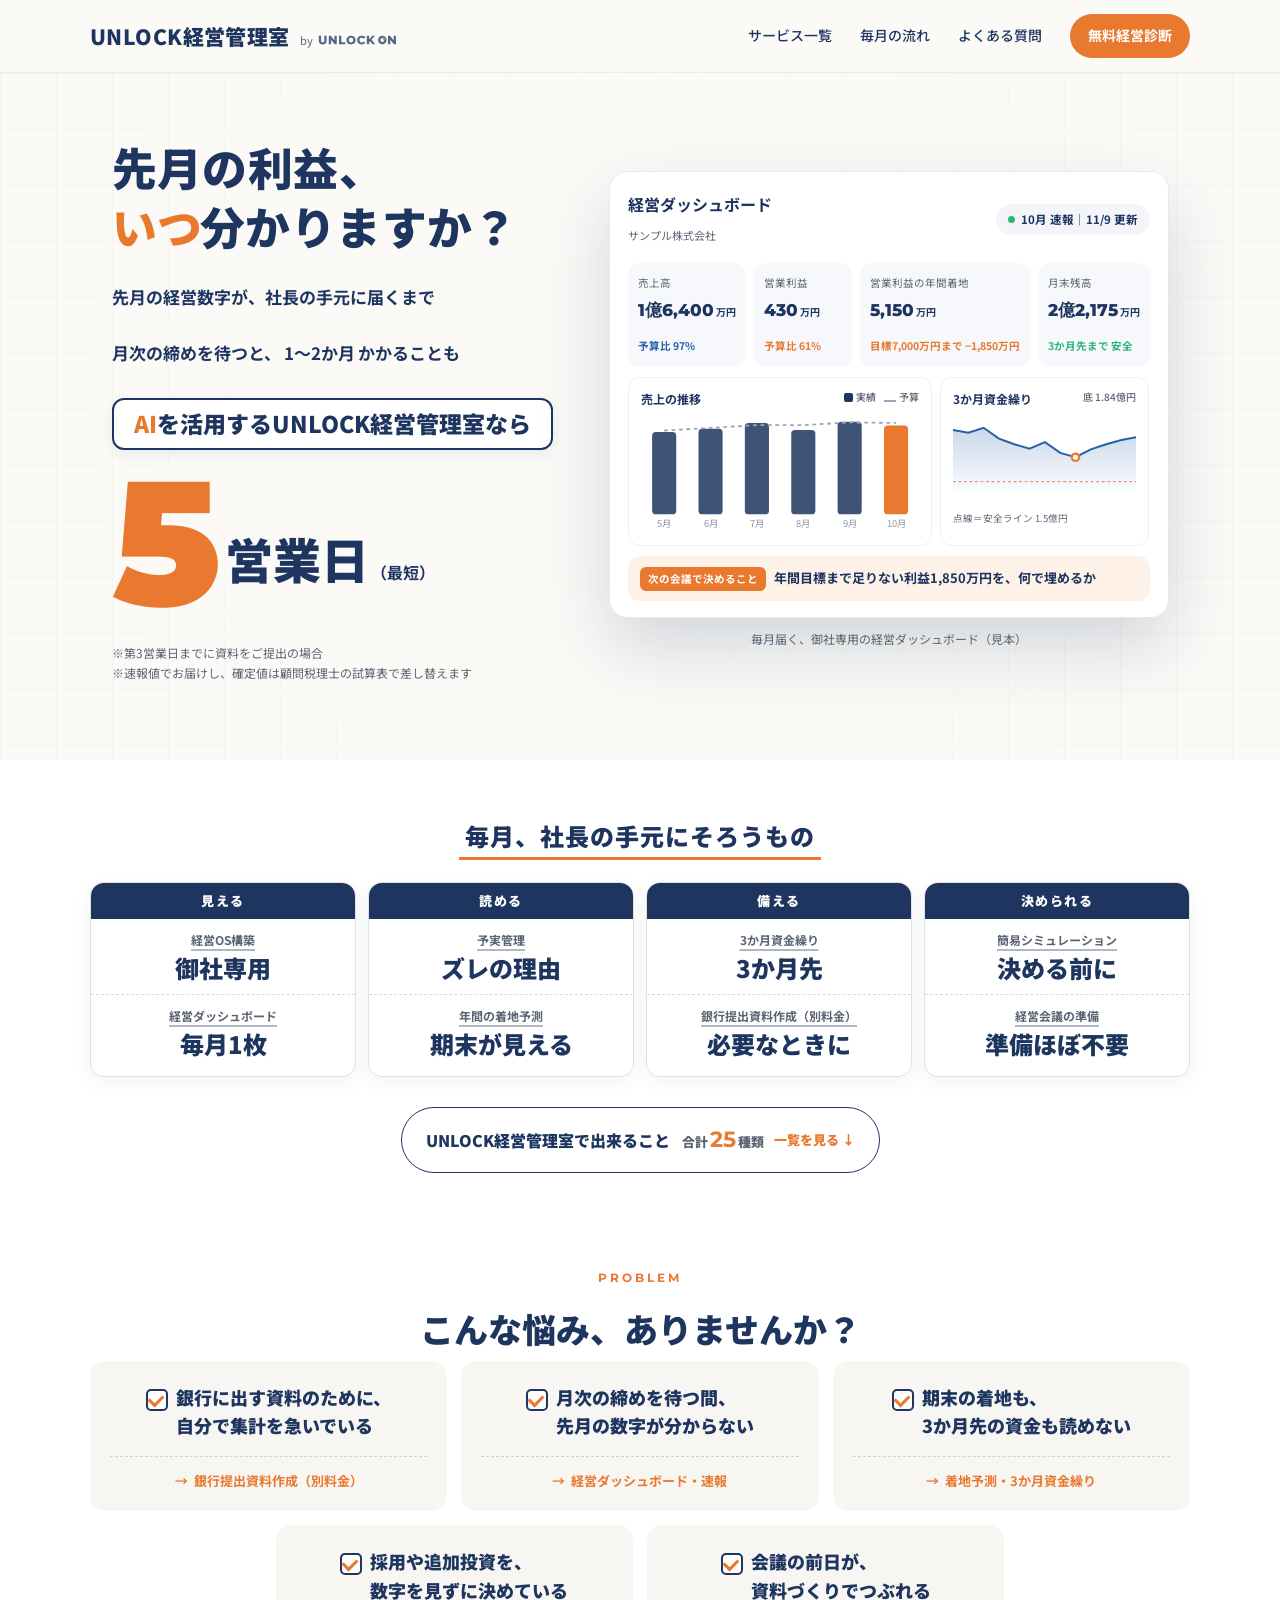
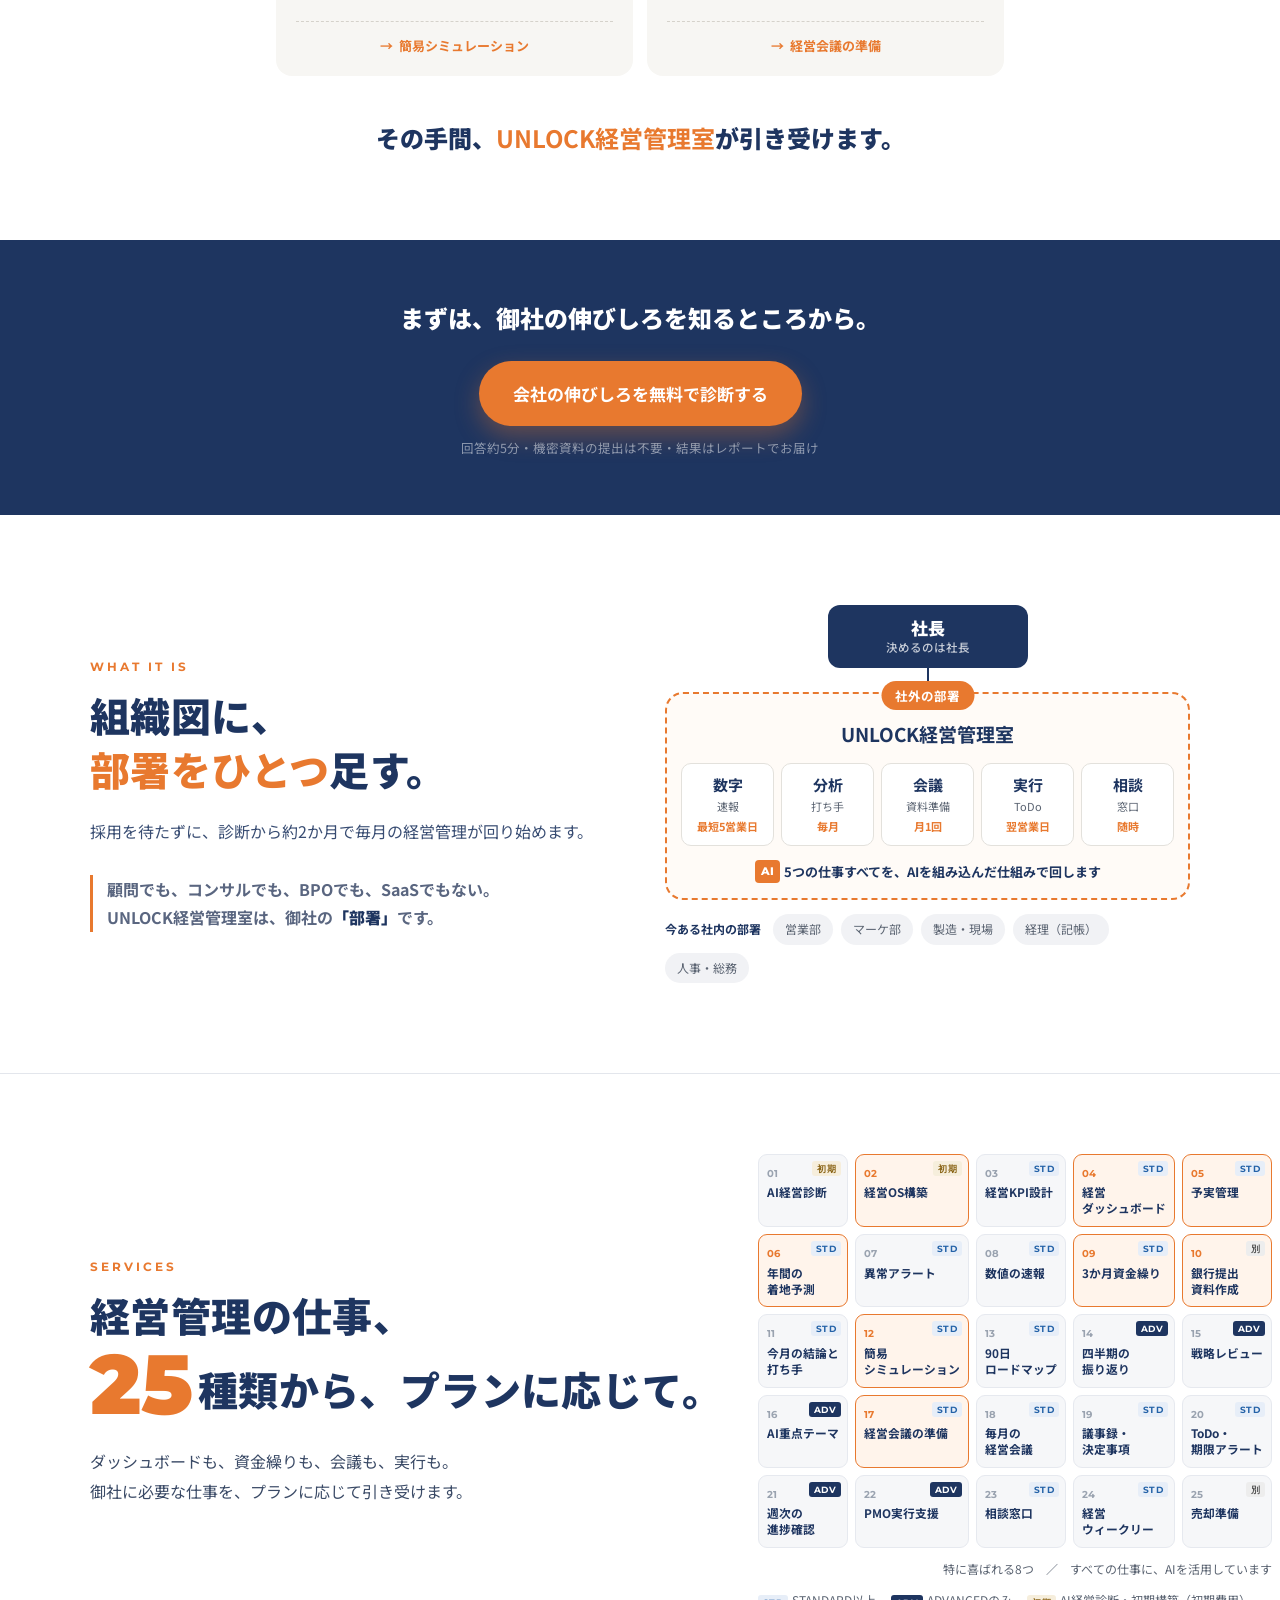
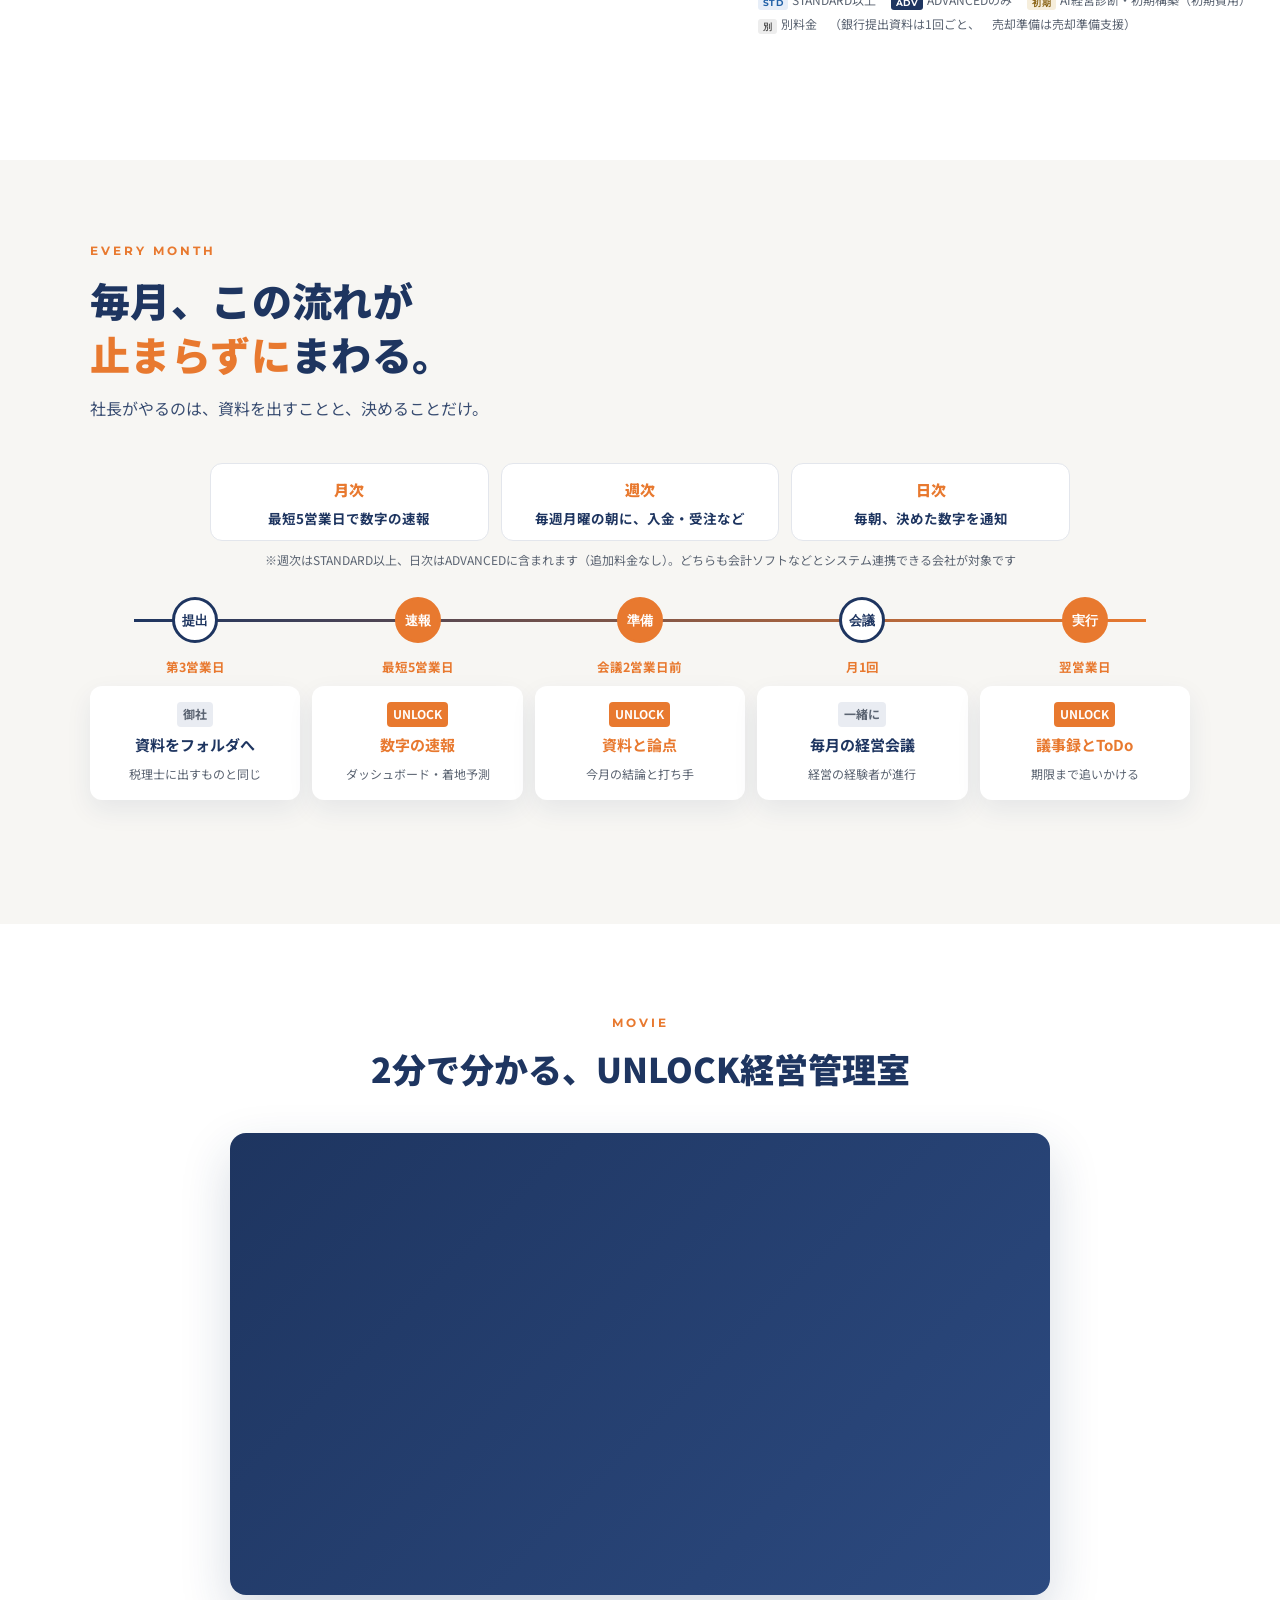
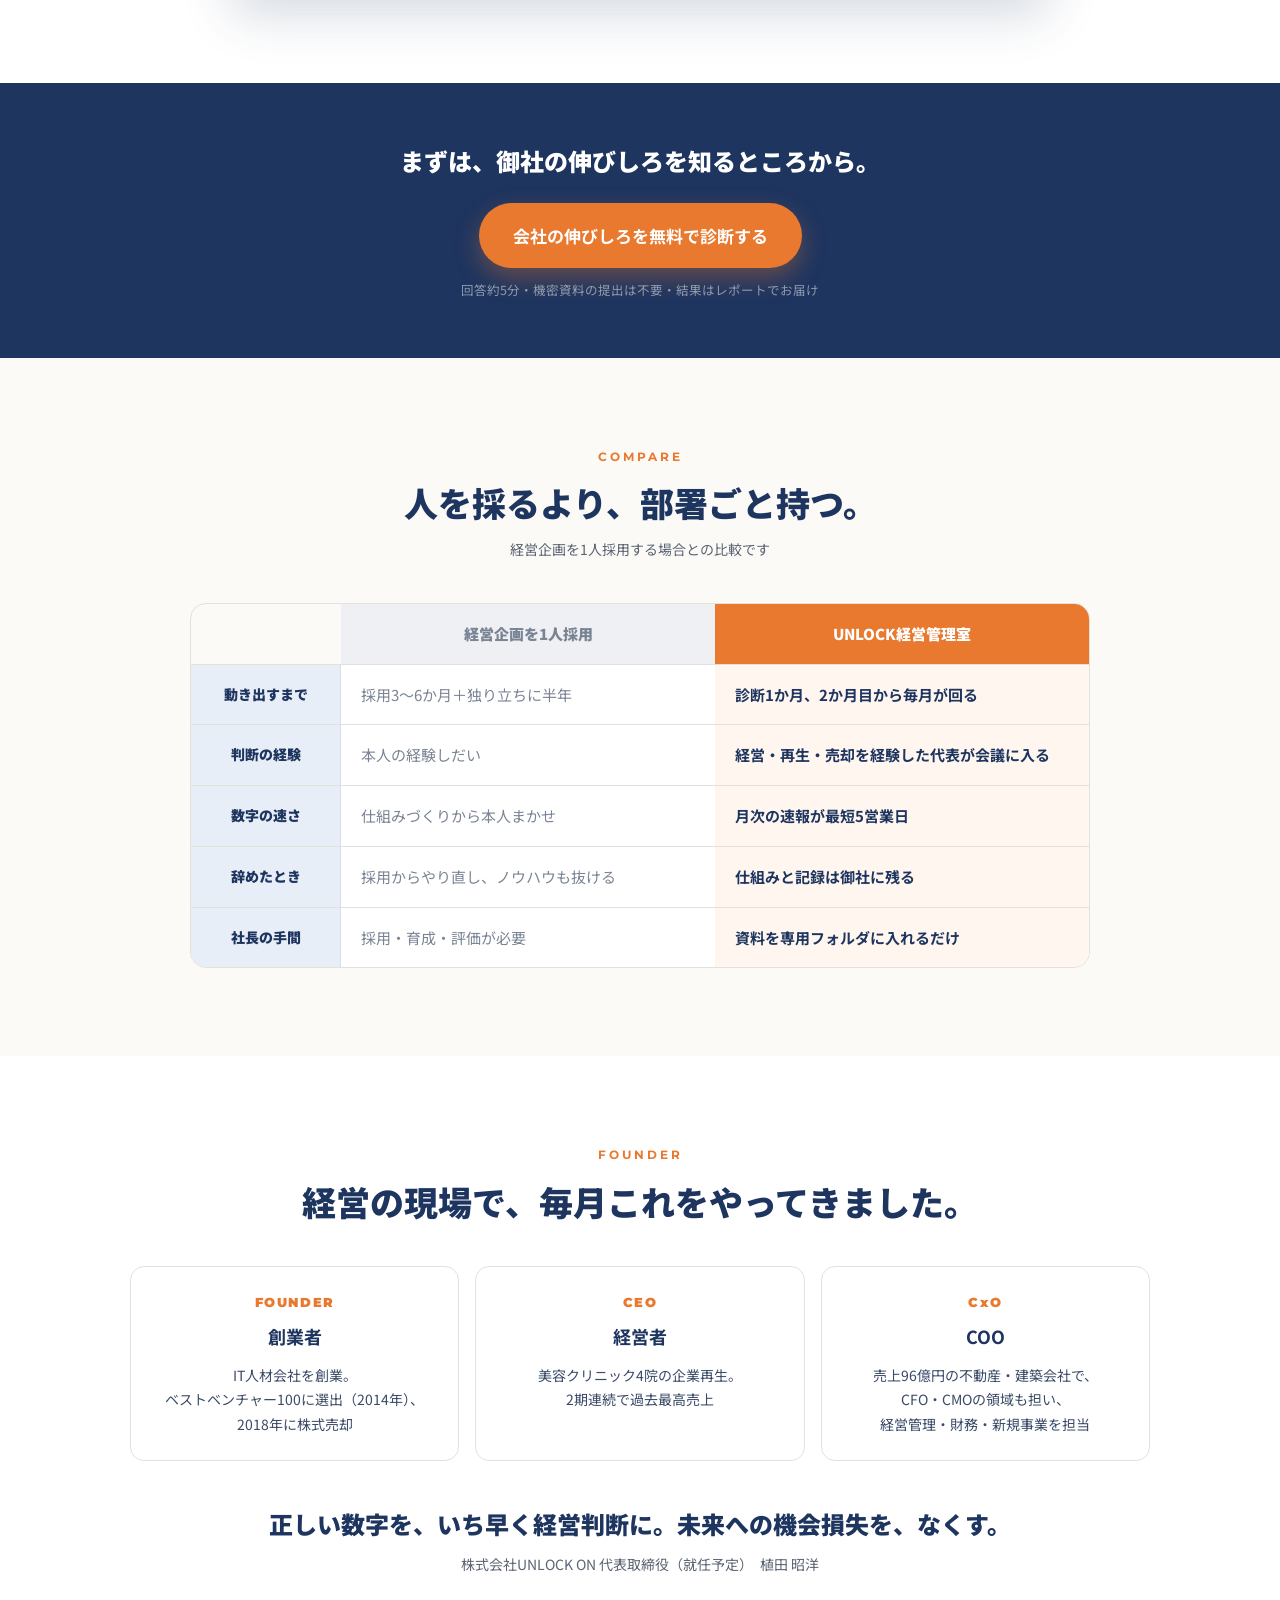
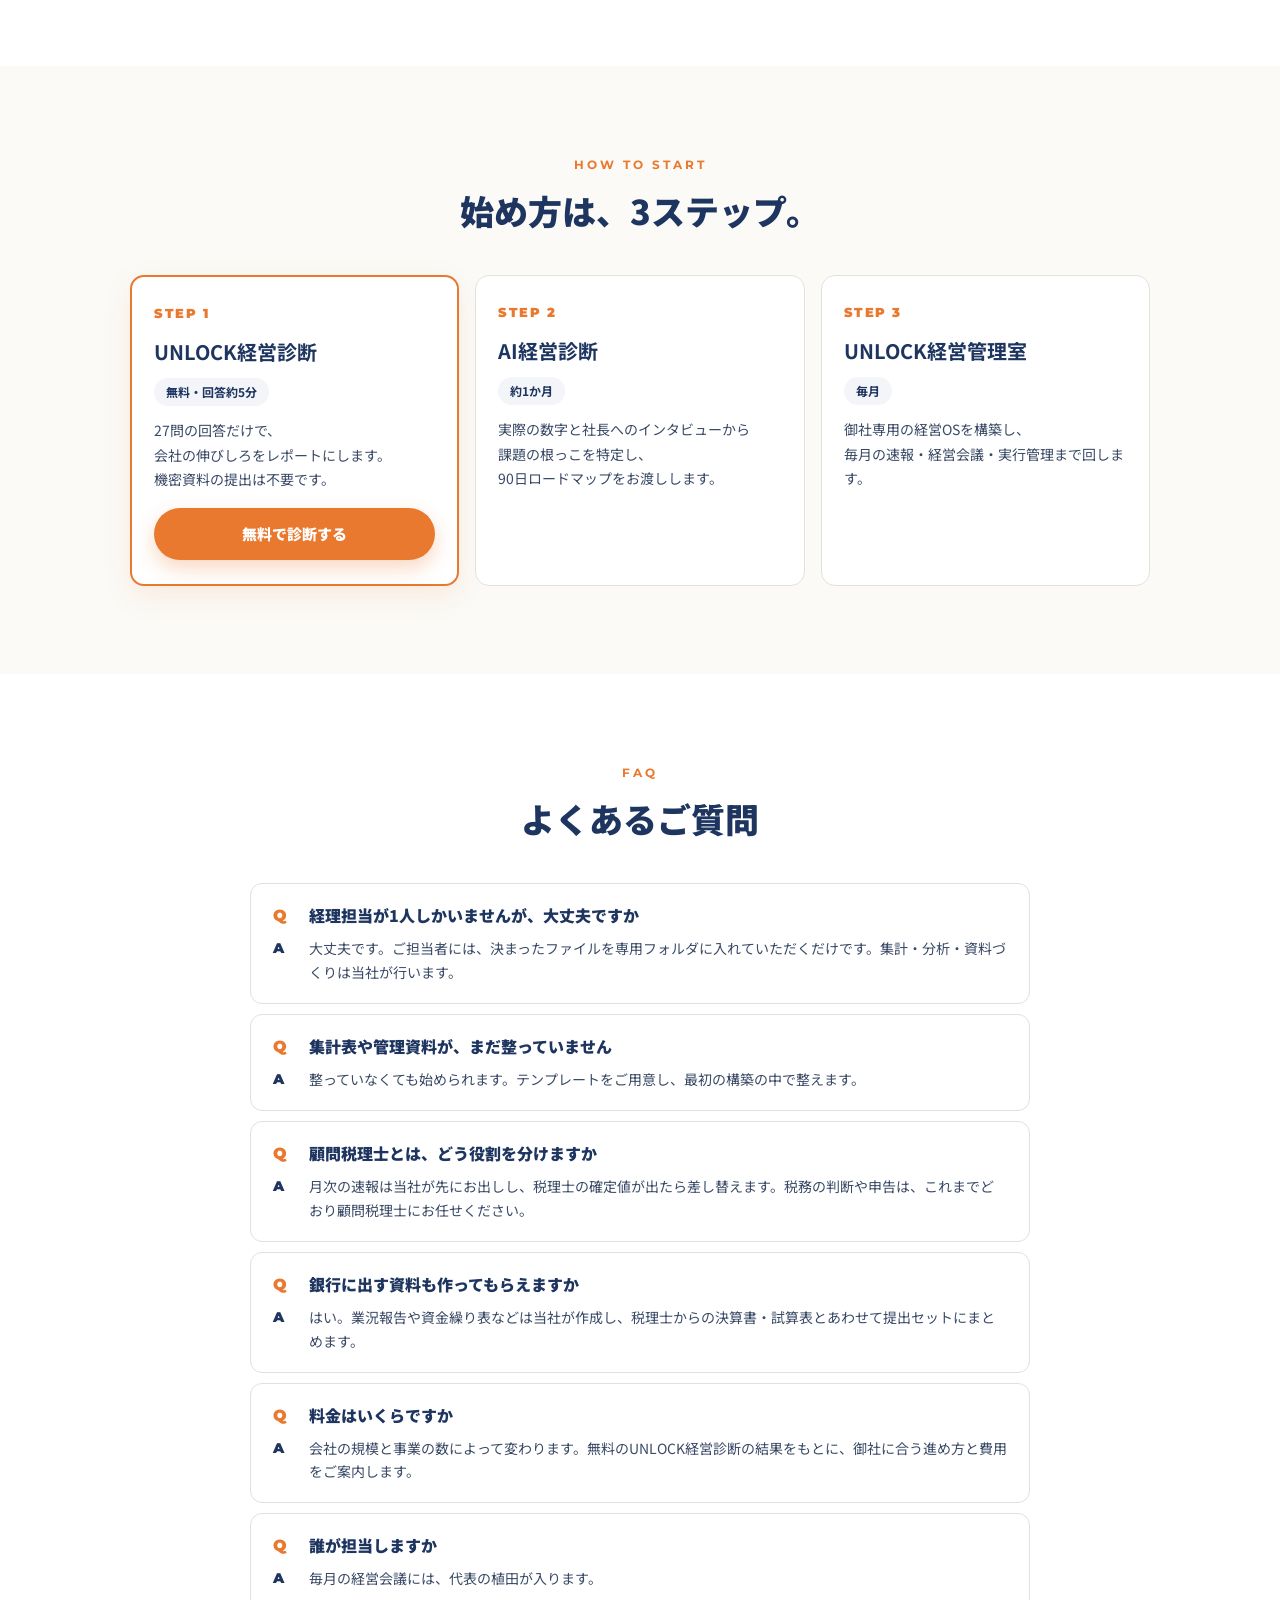
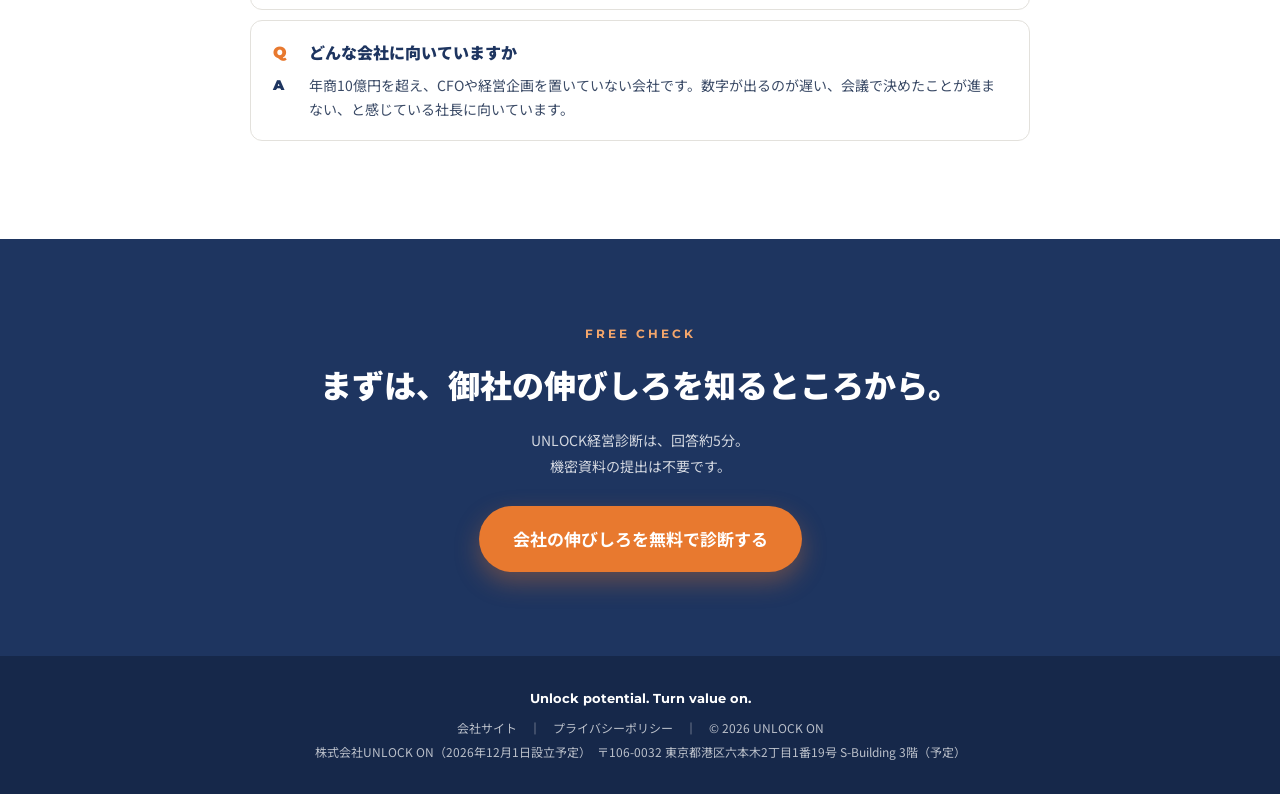
==== commit 4c58ee93: "再監査対応：銀行提出資料を別料金と明記、所在地に（予定） Co-Authored-By: Claude Opus 5.5 <noreply@anthropic.com> Claude-Session:" ====
--- a/ai-keiei-kanri/index.html
+++ b/ai-keiei-kanri/index.html
@@ -43,7 +43,7 @@
 <path d="M0.0,14.1 L16.7,17.2 L33.3,11.7 L50.0,23.5 L66.7,29.7 L83.3,34.4 L100.0,27.4 L116.7,39.1 L133.3,43.8 L150.0,35.2 L166.7,29.7 L183.3,25.0 L200.0,21.9 L200,86 L0,86 Z" fill="url(#g)"/><path d="M0.0,14.1 L16.7,17.2 L33.3,11.7 L50.0,23.5 L66.7,29.7 L83.3,34.4 L100.0,27.4 L116.7,39.1 L133.3,43.8 L150.0,35.2 L166.7,29.7 L183.3,25.0 L200.0,21.9" fill="none" stroke="#2563A8" stroke-width="2.2"/><circle cx="133.3" cy="43.8" r="4" fill="#fff" stroke="#E8792F" stroke-width="2.5"/></svg><p class="pn">点線＝安全ライン 1.5億円</p></div>
 </div>
 <div class="db-n"><span>次の会議で決めること</span><b class="dq"><b>年間目標まで足りない利益1,850万円を、</b><b>何で埋めるか</b></b></div>
-</div><p class="cap2">毎月届く、御社専用の経営ダッシュボード<small>（見本）</small></p></div></div></div></section><section class="cardsec mW" id="monthly"><div class="in" style="text-align:center"><p class="g4cap"><span class="nw">毎月、社長の手元にそろうもの</span></p><div class="g4"><div><p class="gh">見える</p><div class="it"><p class="t"><span class="tx">経営OS構築</span></p><p class="v">御社専用</p></div><div class="it"><p class="t"><span class="tx">経営ダッシュボード</span></p><p class="v">毎月1枚</p></div></div><div><p class="gh">読める</p><div class="it"><p class="t"><span class="tx">予実管理</span></p><p class="v">ズレの理由</p></div><div class="it"><p class="t"><span class="tx">年間の着地予測</span></p><p class="v">期末が見える</p></div></div><div><p class="gh">備える</p><div class="it"><p class="t"><span class="tx">3か月資金繰り</span></p><p class="v">3か月先</p></div><div class="it"><p class="t"><span class="tx">銀行提出資料作成</span></p><p class="v">まるごと準備</p></div></div><div><p class="gh">決められる</p><div class="it"><p class="t"><span class="tx">簡易シミュレーション</span></p><p class="v">決める前に</p></div><div class="it"><p class="t"><span class="tx">経営会議の準備</span></p><p class="v">準備ほぼ不要</p></div></div></div><a class="c25" href="#services"><span class="c1">UNLOCK経営管理室で出来ること</span><span class="c2"><span>合計<b>25</b>種類</span><em>一覧を見る ↓</em></span></a></div></section><div class="sec"><section class="nay" id="issues"><div class="in sh"><p>PROBLEM</p><h2>こんな悩み、ありませんか？</h2></div><div class="in"><div class="grid"><div class="pn"><p class="pq"><span class="nw">銀行に出す資料のために、</span><br><span class="nw">自分で集計を急いでいる</span></p><p class="pa"><i>→</i>銀行提出資料作成</p></div><div class="pn"><p class="pq"><span class="nw">月次の締めを待つ間、</span><br><span class="nw">先月の数字が分からない</span></p><p class="pa"><i>→</i>経営ダッシュボード・速報</p></div><div class="pn"><p class="pq"><span class="nw">期末の着地も、</span><br><span class="nw">3か月先の資金も読めない</span></p><p class="pa"><i>→</i>着地予測・3か月資金繰り</p></div><div class="pn"><p class="pq"><span class="nw">採用や追加投資を、</span><br><span class="nw">数字を見ずに決めている</span></p><p class="pa"><i>→</i>簡易シミュレーション</p></div><div class="pn"><p class="pq"><span class="nw">会議の前日が、</span><br><span class="nw">資料づくりでつぶれる</span></p><p class="pa"><i>→</i>経営会議の準備</p></div></div><p class="bt"><span class="nw">その手間、</span><span class="nw"><b>UNLOCK経営管理室</b>が</span><span class="nw">引き受けます。</span></p></div></section><section class="ctas" id="cta"><div class="in"><p class="ct1"><span class="nw">まずは、御社の</span><span class="nw">伸びしろを知るところから。</span></p><div class="cta"><a href="https://docs.google.com/forms/d/e/1FAIpQLSe_AEtY58nITSL4fysFP0we7L3E5vW6d-9pd56apk4U8M7JZw/viewform" target="_blank" rel="noopener">会社の伸びしろを無料で診断する</a><small>回答約5分・機密資料の提出は不要・結果はレポートでお届け</small></div></div></section><section class="fv i09" id="what"><div class="body"><div class="in g"><div>
+</div><p class="cap2">毎月届く、御社専用の経営ダッシュボード<small>（見本）</small></p></div></div></div></section><section class="cardsec mW" id="monthly"><div class="in" style="text-align:center"><p class="g4cap"><span class="nw">毎月、社長の手元にそろうもの</span></p><div class="g4"><div><p class="gh">見える</p><div class="it"><p class="t"><span class="tx">経営OS構築</span></p><p class="v">御社専用</p></div><div class="it"><p class="t"><span class="tx">経営ダッシュボード</span></p><p class="v">毎月1枚</p></div></div><div><p class="gh">読める</p><div class="it"><p class="t"><span class="tx">予実管理</span></p><p class="v">ズレの理由</p></div><div class="it"><p class="t"><span class="tx">年間の着地予測</span></p><p class="v">期末が見える</p></div></div><div><p class="gh">備える</p><div class="it"><p class="t"><span class="tx">3か月資金繰り</span></p><p class="v">3か月先</p></div><div class="it"><p class="t"><span class="tx">銀行提出資料作成（別料金）</span></p><p class="v">必要なときに</p></div></div><div><p class="gh">決められる</p><div class="it"><p class="t"><span class="tx">簡易シミュレーション</span></p><p class="v">決める前に</p></div><div class="it"><p class="t"><span class="tx">経営会議の準備</span></p><p class="v">準備ほぼ不要</p></div></div></div><a class="c25" href="#services"><span class="c1">UNLOCK経営管理室で出来ること</span><span class="c2"><span>合計<b>25</b>種類</span><em>一覧を見る ↓</em></span></a></div></section><div class="sec"><section class="nay" id="issues"><div class="in sh"><p>PROBLEM</p><h2>こんな悩み、ありませんか？</h2></div><div class="in"><div class="grid"><div class="pn"><p class="pq"><span class="nw">銀行に出す資料のために、</span><br><span class="nw">自分で集計を急いでいる</span></p><p class="pa"><i>→</i>銀行提出資料作成（別料金）</p></div><div class="pn"><p class="pq"><span class="nw">月次の締めを待つ間、</span><br><span class="nw">先月の数字が分からない</span></p><p class="pa"><i>→</i>経営ダッシュボード・速報</p></div><div class="pn"><p class="pq"><span class="nw">期末の着地も、</span><br><span class="nw">3か月先の資金も読めない</span></p><p class="pa"><i>→</i>着地予測・3か月資金繰り</p></div><div class="pn"><p class="pq"><span class="nw">採用や追加投資を、</span><br><span class="nw">数字を見ずに決めている</span></p><p class="pa"><i>→</i>簡易シミュレーション</p></div><div class="pn"><p class="pq"><span class="nw">会議の前日が、</span><br><span class="nw">資料づくりでつぶれる</span></p><p class="pa"><i>→</i>経営会議の準備</p></div></div><p class="bt"><span class="nw">その手間、</span><span class="nw"><b>UNLOCK経営管理室</b>が</span><span class="nw">引き受けます。</span></p></div></section><section class="ctas" id="cta"><div class="in"><p class="ct1"><span class="nw">まずは、御社の</span><span class="nw">伸びしろを知るところから。</span></p><div class="cta"><a href="https://docs.google.com/forms/d/e/1FAIpQLSe_AEtY58nITSL4fysFP0we7L3E5vW6d-9pd56apk4U8M7JZw/viewform" target="_blank" rel="noopener">会社の伸びしろを無料で診断する</a><small>回答約5分・機密資料の提出は不要・結果はレポートでお届け</small></div></div></section><section class="fv i09" id="what"><div class="body"><div class="in g"><div>
 <p class="en">WHAT IT IS</p><h2 class="h1"><span class="nw">組織図に、</span><br><span class="nw"><span class="o">部署をひとつ</span>足す。</span></h2>
 <p class="sub"><span class="nw">採用を待たずに、</span><span class="nw">診断から約2か月で</span><span class="nw">毎月の経営管理が回り始めます。</span></p><p class="notx"><span class="nw">顧問でも、コンサルでも、</span><span class="nw">BPOでも、SaaSでもない。</span><br><span class="nw">UNLOCK経営管理室は、</span><span class="nw">御社の<b>「部署」</b>です。</span></p></div>
 <div class="org"><div class="ceo">社長<small>決めるのは社長</small></div><div class="vl"></div>
@@ -71,7 +71,7 @@
 <p class="fq"><span class="nw">正しい数字を、いち早く経営判断に。</span><span class="nw">未来への機会損失を、なくす。</span></p><p class="fn">株式会社UNLOCK ON 代表取締役（就任予定）　植田 昭洋</p></div></section><section class="z zb" id="start"><div class="zi"><div class="zh"><p class="en">HOW TO START</p><h2>始め方は、3ステップ。</h2></div><div class="stp"><div class="sc on"><p class="sn">STEP 1</p><b>UNLOCK経営診断</b><span class="tm2">無料・回答約5分</span><p><span class="nw">27問の回答だけで、</span><span class="nw">会社の伸びしろをレポートにします。</span><span class="nw">機密資料の提出は不要です。</span></p><a class="sbtn" href="https://docs.google.com/forms/d/e/1FAIpQLSe_AEtY58nITSL4fysFP0we7L3E5vW6d-9pd56apk4U8M7JZw/viewform" target="_blank" rel="noopener">無料で診断する</a></div><div class="sc"><p class="sn">STEP 2</p><b>AI経営診断</b><span class="tm2">約1か月</span><p><span class="nw">実際の数字と社長へのインタビューから</span><span class="nw">課題の根っこを特定し、</span><span class="nw">90日ロードマップをお渡しします。</span></p></div><div class="sc"><p class="sn">STEP 3</p><b>UNLOCK経営管理室</b><span class="tm2">毎月</span><p><span class="nw">御社専用の経営OSを構築し、</span><span class="nw">毎月の速報・経営会議・実行管理まで回します。</span></p></div></div></div></section><section class="z" id="faq"><div class="zi nar"><div class="zh"><p class="en">FAQ</p><h2>よくあるご質問</h2></div><div class="fq2"><p class="qq"><i>Q</i>経理担当が1人しかいませんが、大丈夫ですか</p><p class="aa"><i>A</i>大丈夫です。ご担当者には、決まったファイルを専用フォルダに入れていただくだけです。集計・分析・資料づくりは当社が行います。</p></div><div class="fq2"><p class="qq"><i>Q</i>集計表や管理資料が、まだ整っていません</p><p class="aa"><i>A</i>整っていなくても始められます。テンプレートをご用意し、最初の構築の中で整えます。</p></div><div class="fq2"><p class="qq"><i>Q</i>顧問税理士とは、どう役割を分けますか</p><p class="aa"><i>A</i>月次の速報は当社が先にお出しし、税理士の確定値が出たら差し替えます。税務の判断や申告は、これまでどおり顧問税理士にお任せください。</p></div><div class="fq2"><p class="qq"><i>Q</i>銀行に出す資料も作ってもらえますか</p><p class="aa"><i>A</i>はい。業況報告や資金繰り表などは当社が作成し、税理士からの決算書・試算表とあわせて提出セットにまとめます。</p></div><div class="fq2"><p class="qq"><i>Q</i>料金はいくらですか</p><p class="aa"><i>A</i>会社の規模と事業の数によって変わります。無料のUNLOCK経営診断の結果をもとに、御社に合う進め方と費用をご案内します。</p></div><div class="fq2"><p class="qq"><i>Q</i>誰が担当しますか</p><p class="aa"><i>A</i>毎月の経営会議には、代表の植田が入ります。</p></div><div class="fq2"><p class="qq"><i>Q</i>どんな会社に向いていますか</p><p class="aa"><i>A</i>年商10億円を超え、CFOや経営企画を置いていない会社です。数字が出るのが遅い、会議で決めたことが進まない、と感じている社長に向いています。</p></div></div></section><section class="fin2" id="final"><div class="zi"><p class="en" style="color:#F4A66B">FREE CHECK</p><h2><span class="nw">まずは、御社の</span><span class="nw">伸びしろを知るところから。</span></h2>
 <p class="fs"><span class="nw">UNLOCK経営診断は、回答約5分。</span><br><span class="nw">機密資料の提出は不要です。</span></p><div class="cta"><a href="https://docs.google.com/forms/d/e/1FAIpQLSe_AEtY58nITSL4fysFP0we7L3E5vW6d-9pd56apk4U8M7JZw/viewform" target="_blank" rel="noopener">会社の伸びしろを無料で診断する</a></div></div></section>
 </main>
-<footer class="ft"><p>Unlock potential. Turn value on.</p><small><a href="../">会社サイト</a>　｜　<a href="../privacy.html">プライバシーポリシー</a>　｜　© 2026 UNLOCK ON<br>株式会社UNLOCK ON（2026年12月1日設立予定）　〒106-0032 東京都港区六本木2丁目1番19号 S-Building 3階</small></footer>
+<footer class="ft"><p>Unlock potential. Turn value on.</p><small><a href="../">会社サイト</a>　｜　<a href="../privacy.html">プライバシーポリシー</a>　｜　© 2026 UNLOCK ON<br>株式会社UNLOCK ON（2026年12月1日設立予定）　〒106-0032 東京都港区六本木2丁目1番19号 S-Building 3階（予定）</small></footer>
 <div class="sbar"><a href="https://docs.google.com/forms/d/e/1FAIpQLSe_AEtY58nITSL4fysFP0we7L3E5vW6d-9pd56apk4U8M7JZw/viewform" target="_blank" rel="noopener">会社の伸びしろを無料で診断する</a></div></div>
 </body>
 </html>
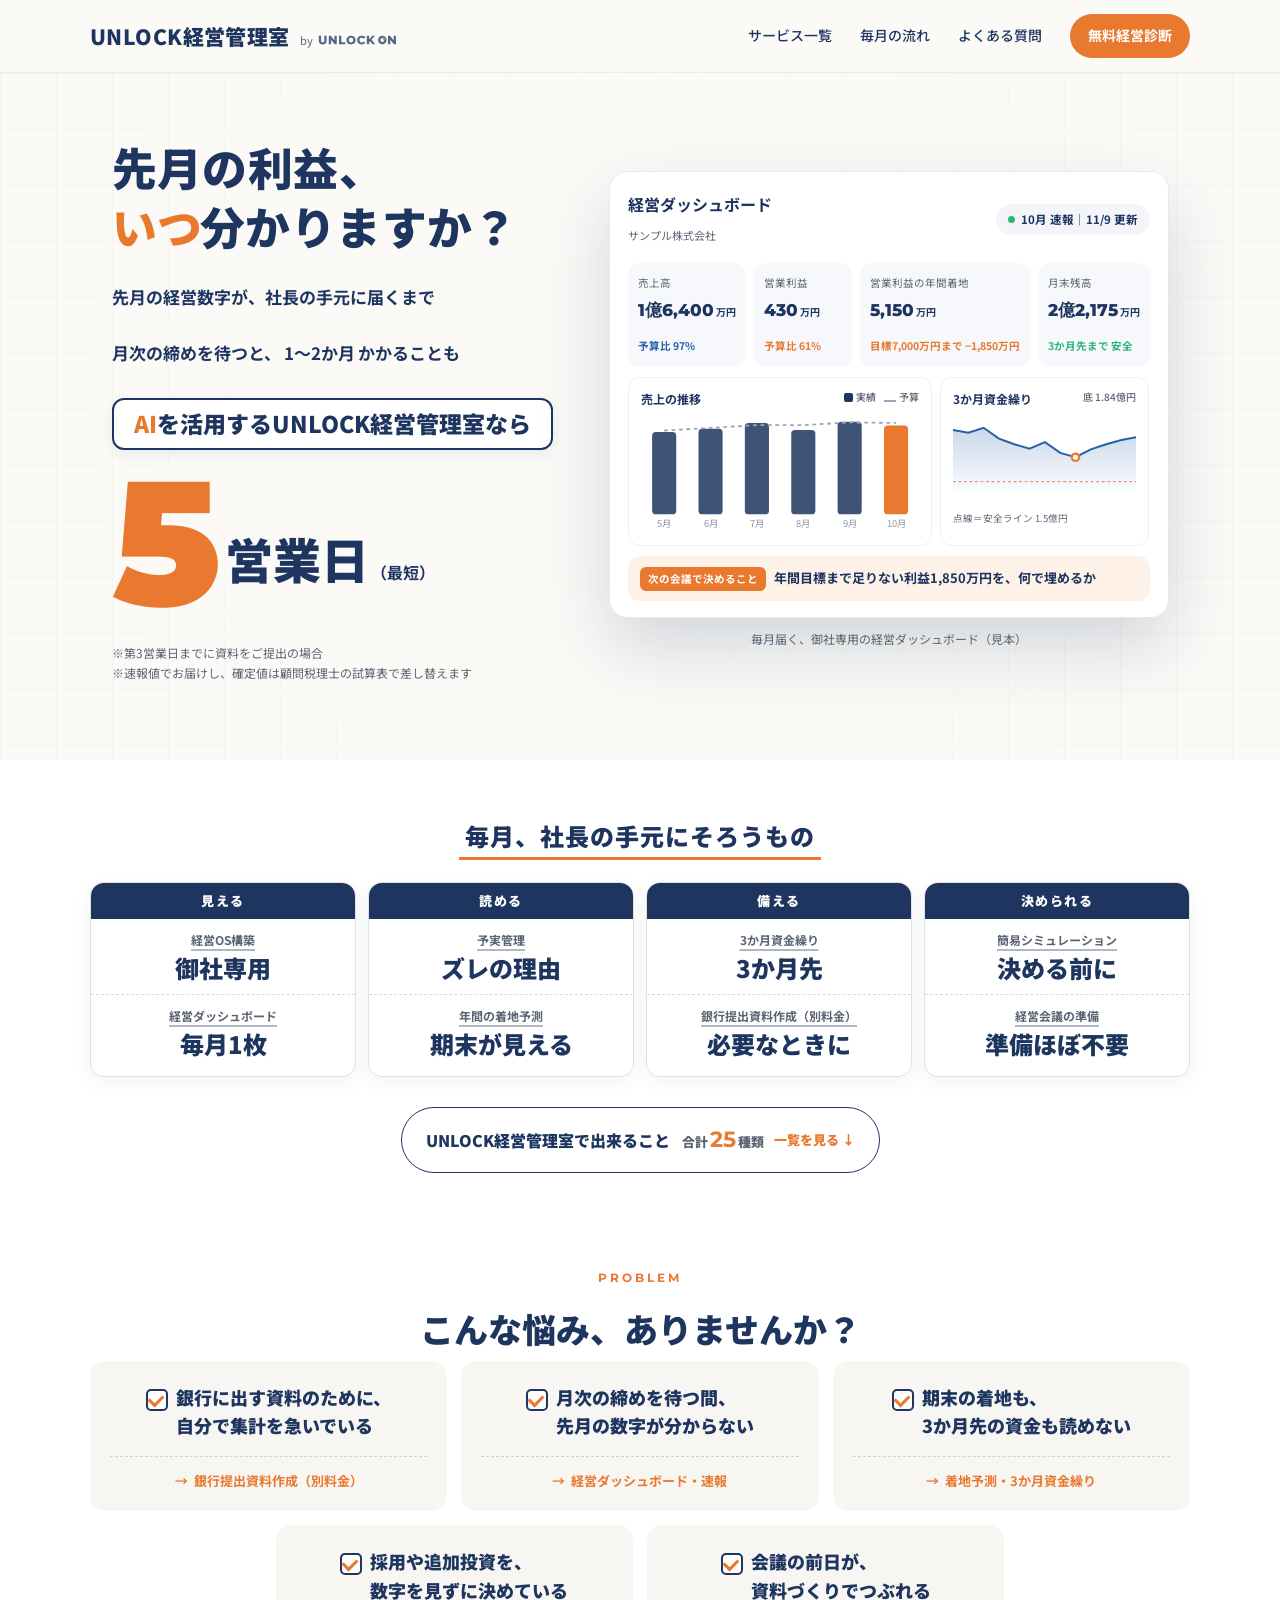
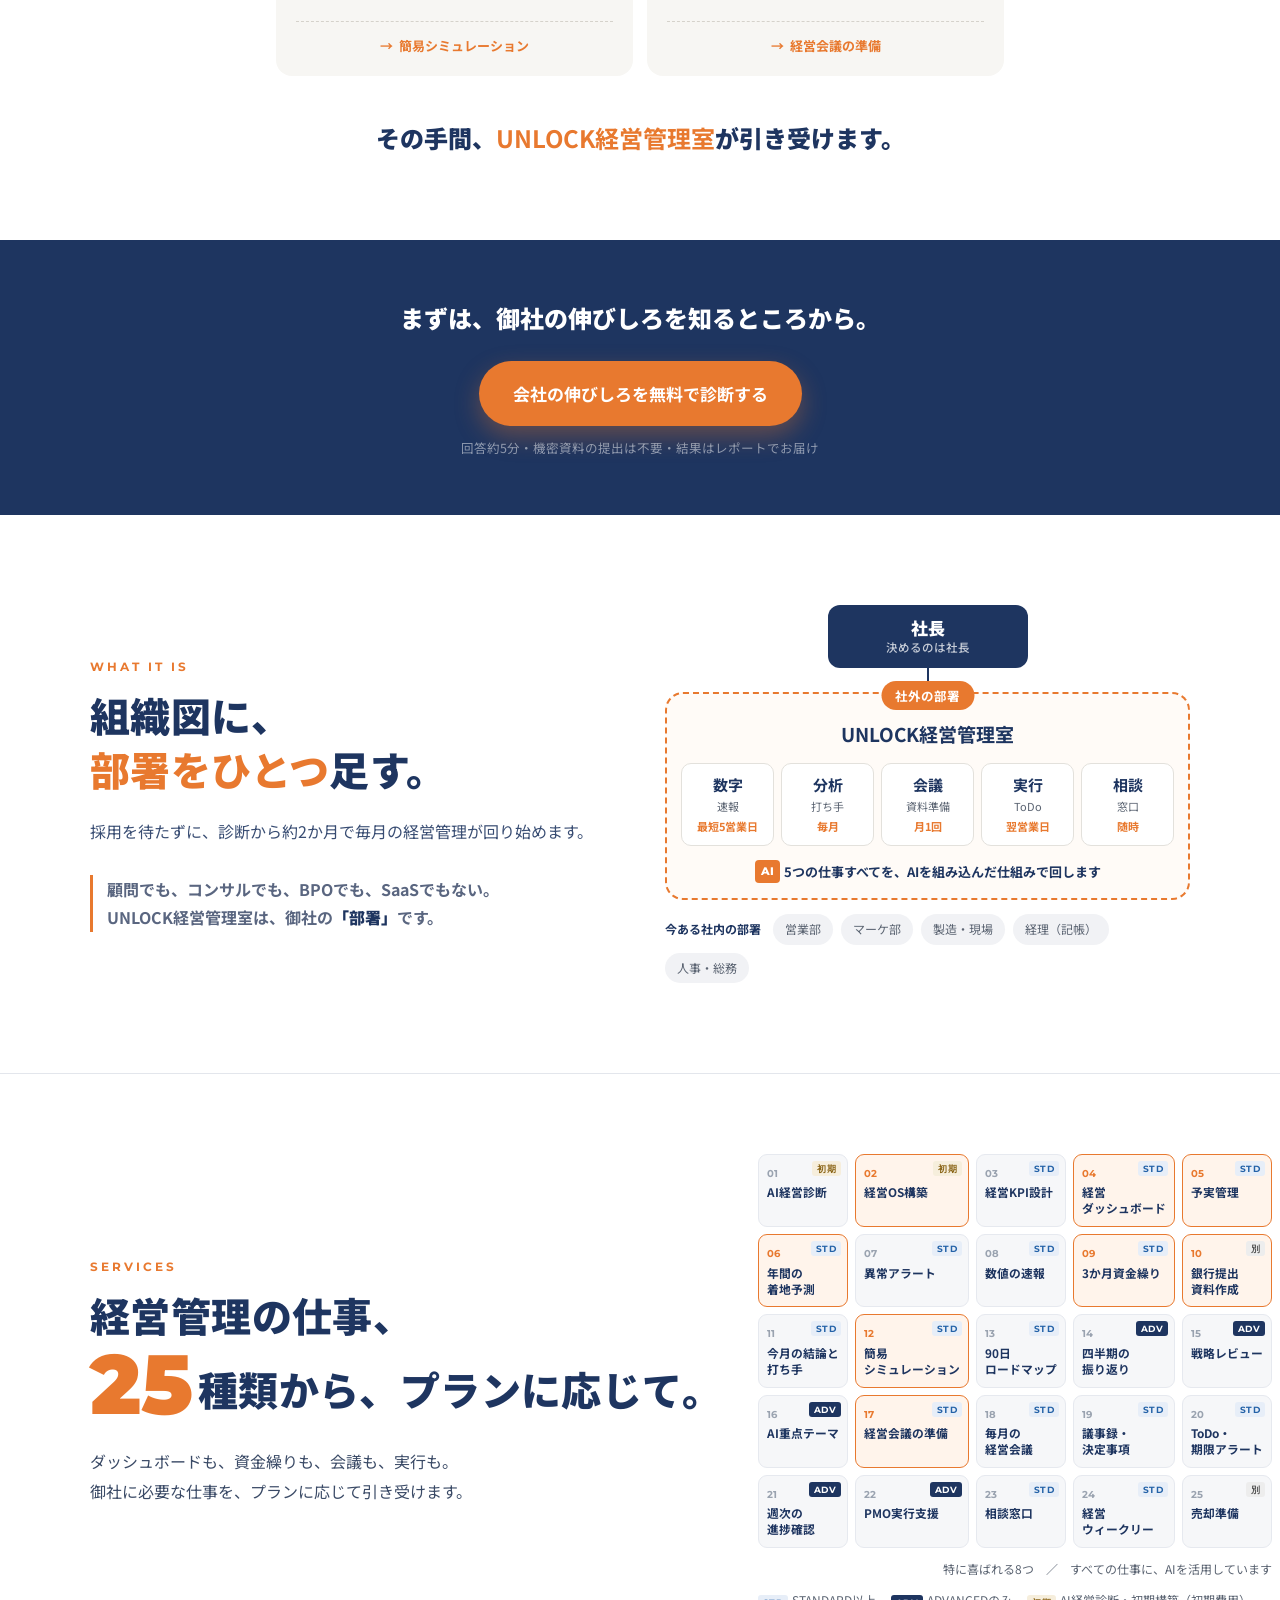
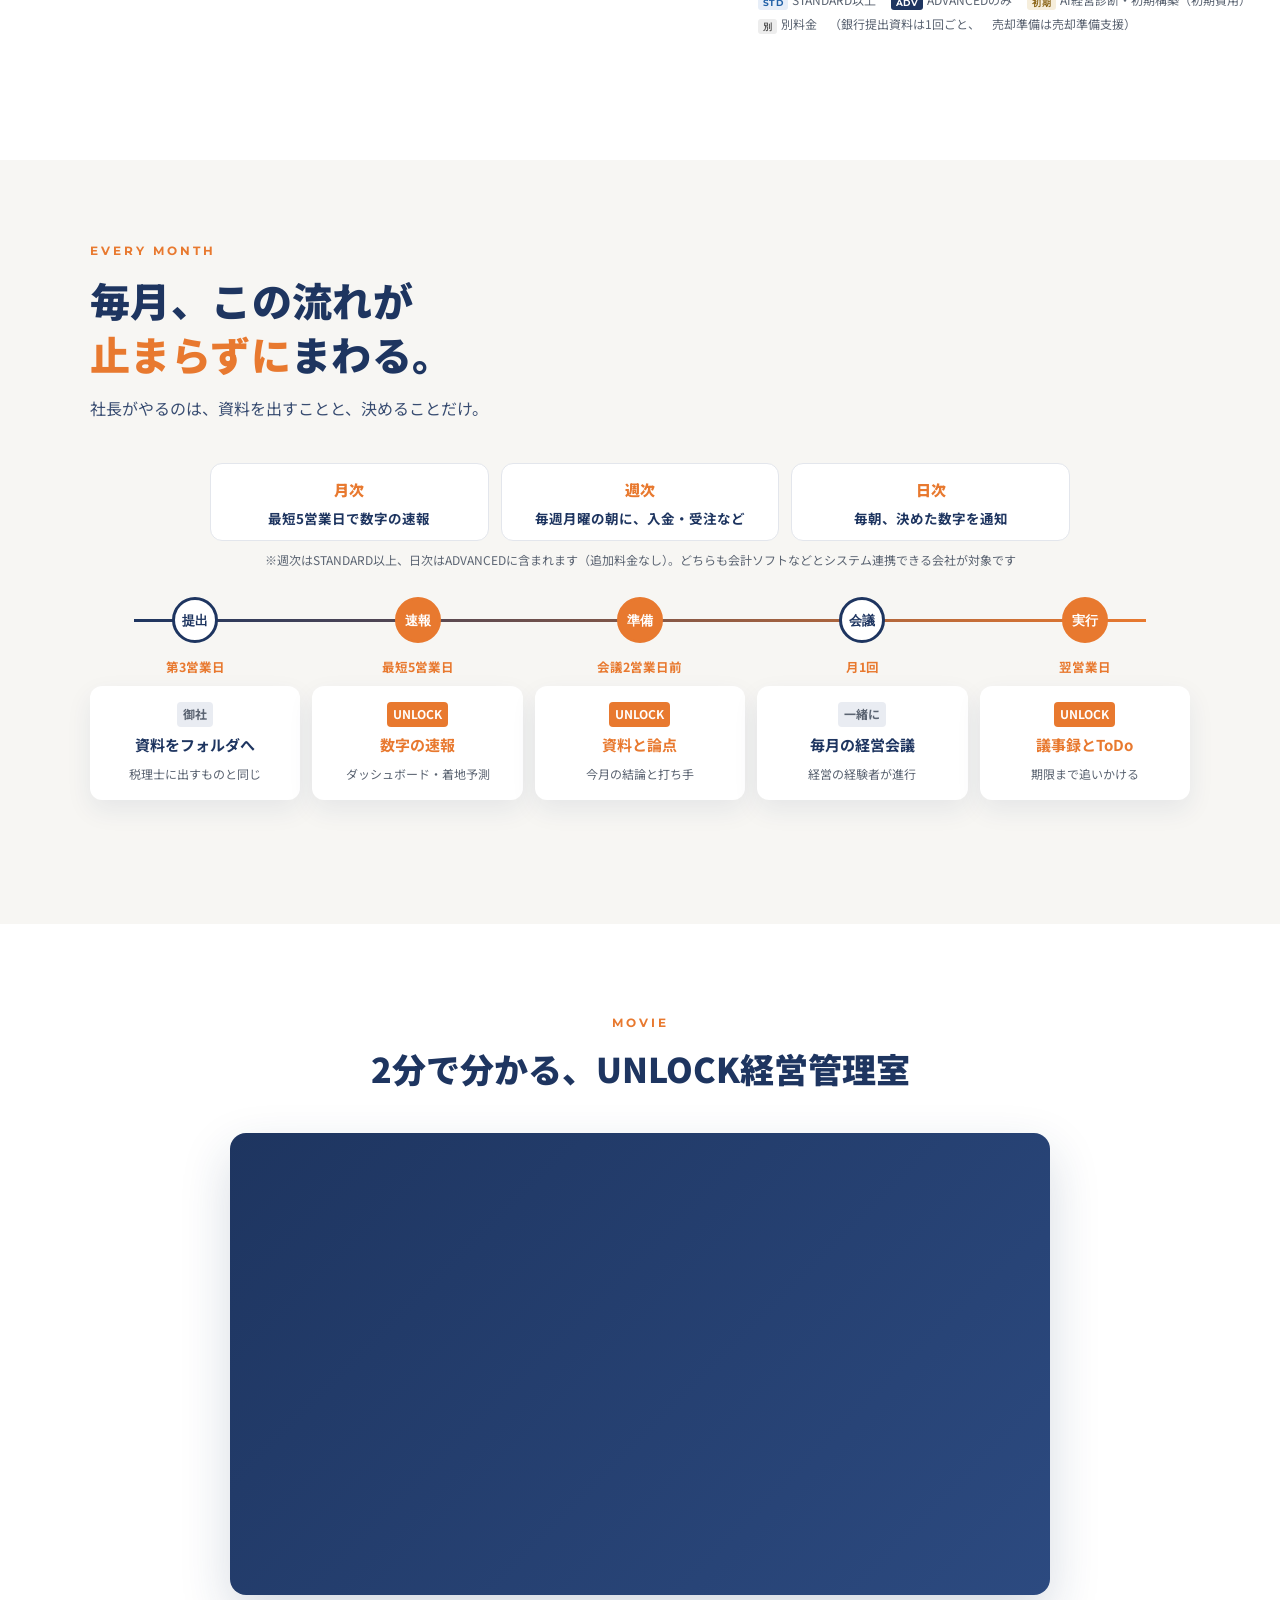
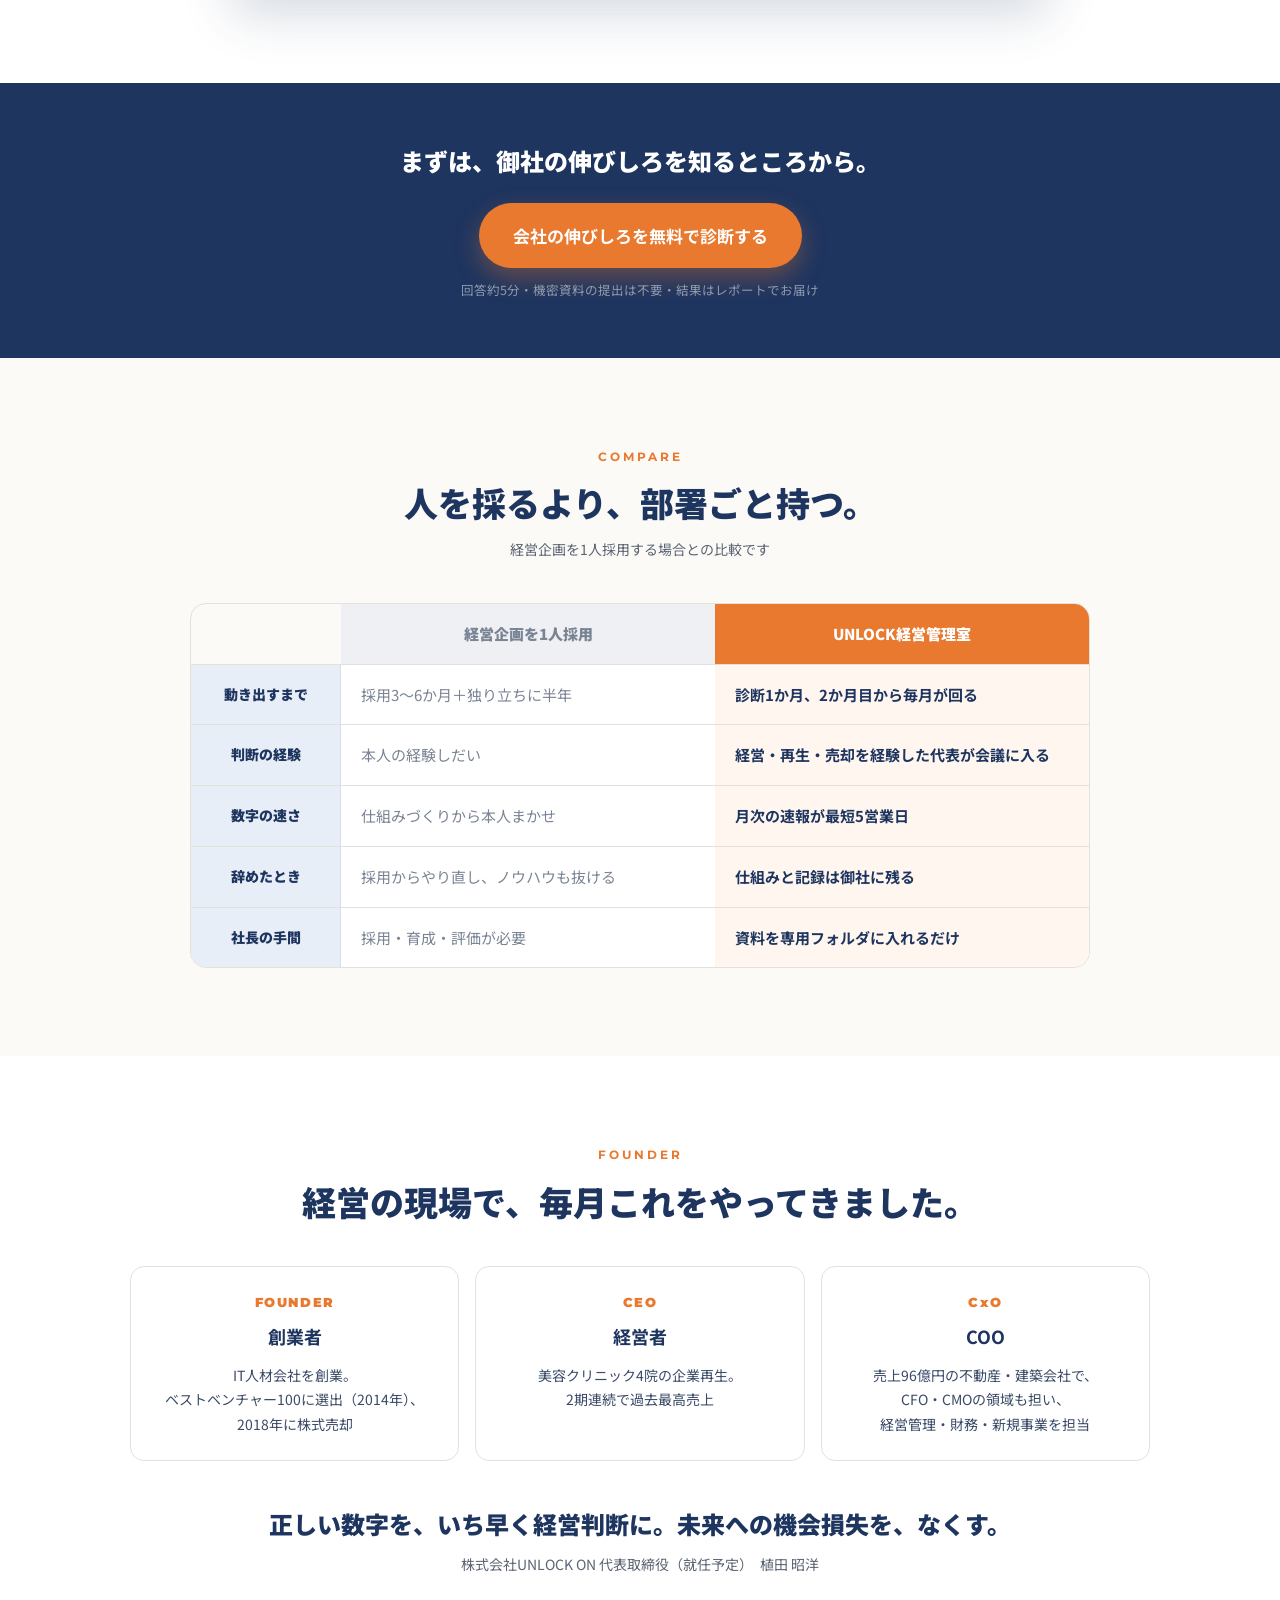
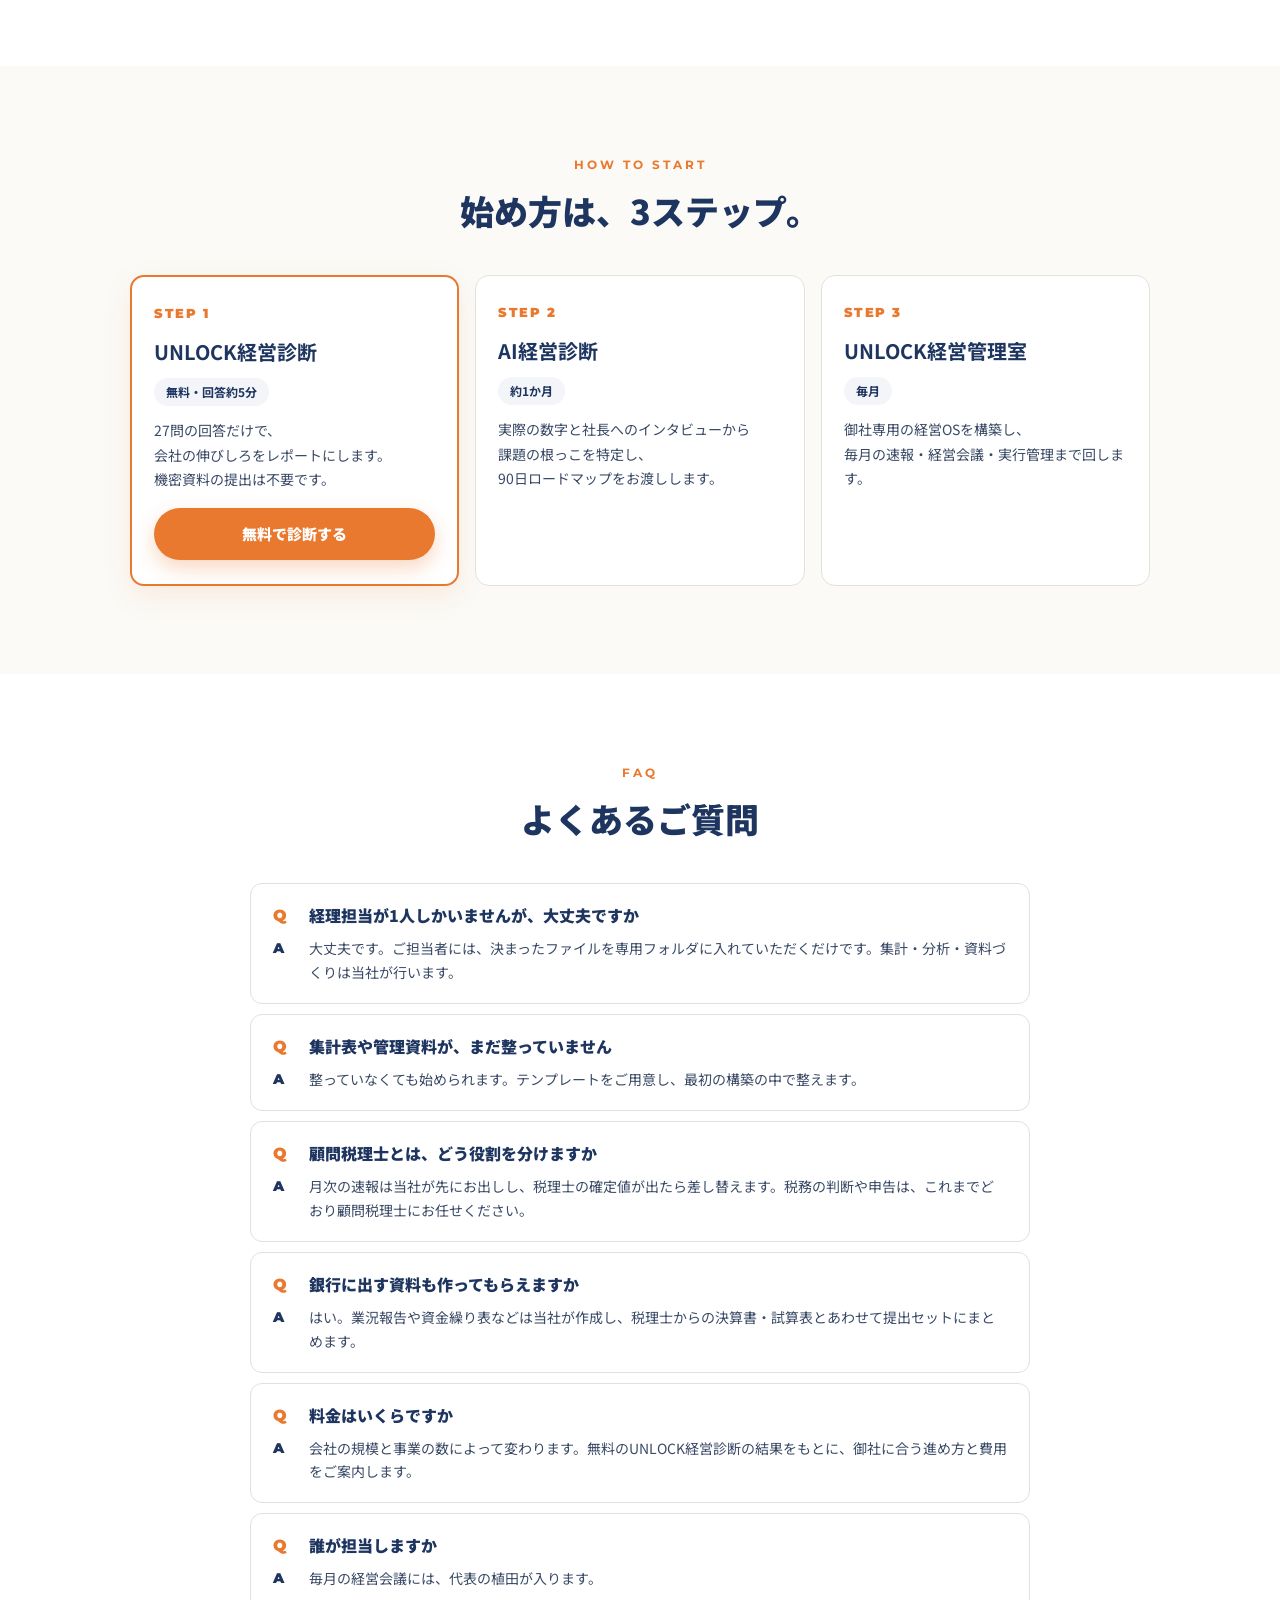
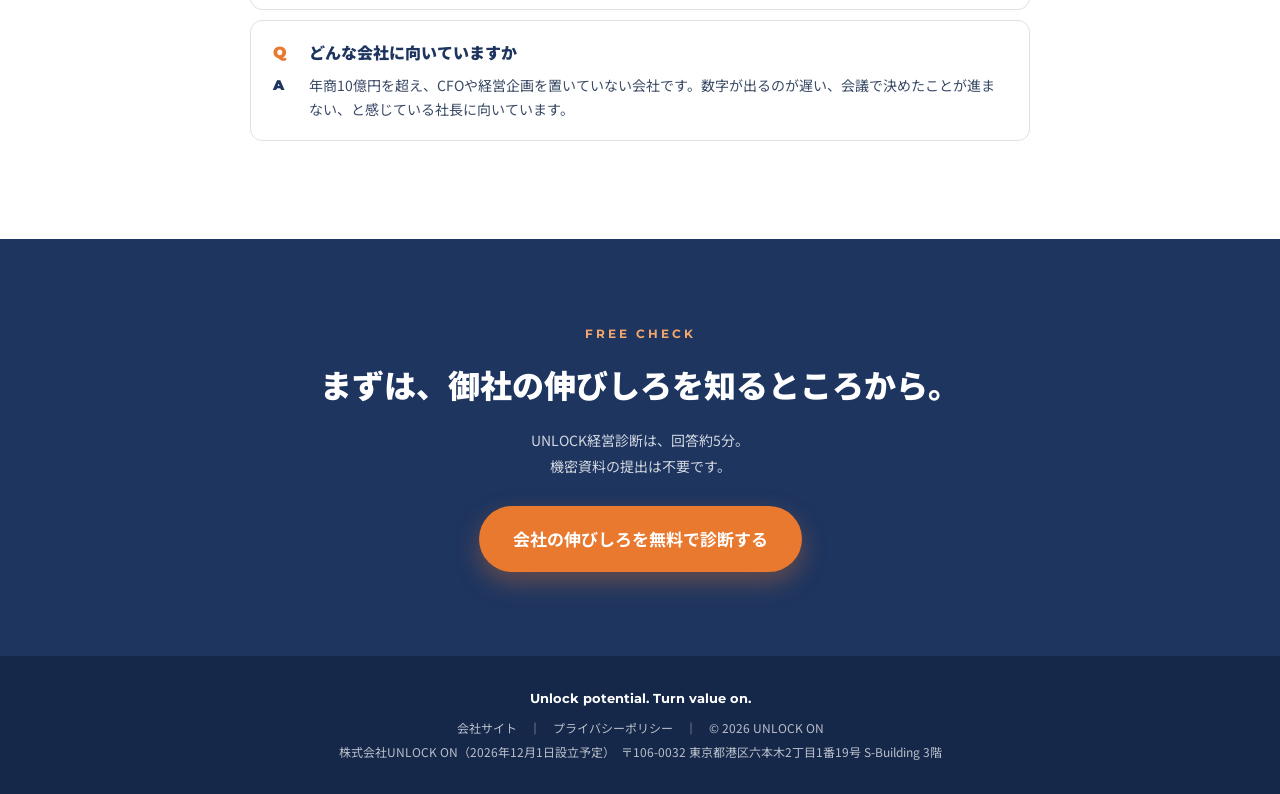
==== commit 8d4fd7a9: "所在地の（予定）を削除（契約済み） Co-Authored-By: Claude Opus 5.5 <noreply@anthropic.com> Claude-Session: https://cl" ====
--- a/ai-keiei-kanri/index.html
+++ b/ai-keiei-kanri/index.html
@@ -71,7 +71,7 @@
 <p class="fq"><span class="nw">正しい数字を、いち早く経営判断に。</span><span class="nw">未来への機会損失を、なくす。</span></p><p class="fn">株式会社UNLOCK ON 代表取締役（就任予定）　植田 昭洋</p></div></section><section class="z zb" id="start"><div class="zi"><div class="zh"><p class="en">HOW TO START</p><h2>始め方は、3ステップ。</h2></div><div class="stp"><div class="sc on"><p class="sn">STEP 1</p><b>UNLOCK経営診断</b><span class="tm2">無料・回答約5分</span><p><span class="nw">27問の回答だけで、</span><span class="nw">会社の伸びしろをレポートにします。</span><span class="nw">機密資料の提出は不要です。</span></p><a class="sbtn" href="https://docs.google.com/forms/d/e/1FAIpQLSe_AEtY58nITSL4fysFP0we7L3E5vW6d-9pd56apk4U8M7JZw/viewform" target="_blank" rel="noopener">無料で診断する</a></div><div class="sc"><p class="sn">STEP 2</p><b>AI経営診断</b><span class="tm2">約1か月</span><p><span class="nw">実際の数字と社長へのインタビューから</span><span class="nw">課題の根っこを特定し、</span><span class="nw">90日ロードマップをお渡しします。</span></p></div><div class="sc"><p class="sn">STEP 3</p><b>UNLOCK経営管理室</b><span class="tm2">毎月</span><p><span class="nw">御社専用の経営OSを構築し、</span><span class="nw">毎月の速報・経営会議・実行管理まで回します。</span></p></div></div></div></section><section class="z" id="faq"><div class="zi nar"><div class="zh"><p class="en">FAQ</p><h2>よくあるご質問</h2></div><div class="fq2"><p class="qq"><i>Q</i>経理担当が1人しかいませんが、大丈夫ですか</p><p class="aa"><i>A</i>大丈夫です。ご担当者には、決まったファイルを専用フォルダに入れていただくだけです。集計・分析・資料づくりは当社が行います。</p></div><div class="fq2"><p class="qq"><i>Q</i>集計表や管理資料が、まだ整っていません</p><p class="aa"><i>A</i>整っていなくても始められます。テンプレートをご用意し、最初の構築の中で整えます。</p></div><div class="fq2"><p class="qq"><i>Q</i>顧問税理士とは、どう役割を分けますか</p><p class="aa"><i>A</i>月次の速報は当社が先にお出しし、税理士の確定値が出たら差し替えます。税務の判断や申告は、これまでどおり顧問税理士にお任せください。</p></div><div class="fq2"><p class="qq"><i>Q</i>銀行に出す資料も作ってもらえますか</p><p class="aa"><i>A</i>はい。業況報告や資金繰り表などは当社が作成し、税理士からの決算書・試算表とあわせて提出セットにまとめます。</p></div><div class="fq2"><p class="qq"><i>Q</i>料金はいくらですか</p><p class="aa"><i>A</i>会社の規模と事業の数によって変わります。無料のUNLOCK経営診断の結果をもとに、御社に合う進め方と費用をご案内します。</p></div><div class="fq2"><p class="qq"><i>Q</i>誰が担当しますか</p><p class="aa"><i>A</i>毎月の経営会議には、代表の植田が入ります。</p></div><div class="fq2"><p class="qq"><i>Q</i>どんな会社に向いていますか</p><p class="aa"><i>A</i>年商10億円を超え、CFOや経営企画を置いていない会社です。数字が出るのが遅い、会議で決めたことが進まない、と感じている社長に向いています。</p></div></div></section><section class="fin2" id="final"><div class="zi"><p class="en" style="color:#F4A66B">FREE CHECK</p><h2><span class="nw">まずは、御社の</span><span class="nw">伸びしろを知るところから。</span></h2>
 <p class="fs"><span class="nw">UNLOCK経営診断は、回答約5分。</span><br><span class="nw">機密資料の提出は不要です。</span></p><div class="cta"><a href="https://docs.google.com/forms/d/e/1FAIpQLSe_AEtY58nITSL4fysFP0we7L3E5vW6d-9pd56apk4U8M7JZw/viewform" target="_blank" rel="noopener">会社の伸びしろを無料で診断する</a></div></div></section>
 </main>
-<footer class="ft"><p>Unlock potential. Turn value on.</p><small><a href="../">会社サイト</a>　｜　<a href="../privacy.html">プライバシーポリシー</a>　｜　© 2026 UNLOCK ON<br>株式会社UNLOCK ON（2026年12月1日設立予定）　〒106-0032 東京都港区六本木2丁目1番19号 S-Building 3階（予定）</small></footer>
+<footer class="ft"><p>Unlock potential. Turn value on.</p><small><a href="../">会社サイト</a>　｜　<a href="../privacy.html">プライバシーポリシー</a>　｜　© 2026 UNLOCK ON<br>株式会社UNLOCK ON（2026年12月1日設立予定）　〒106-0032 東京都港区六本木2丁目1番19号 S-Building 3階</small></footer>
 <div class="sbar"><a href="https://docs.google.com/forms/d/e/1FAIpQLSe_AEtY58nITSL4fysFP0we7L3E5vW6d-9pd56apk4U8M7JZw/viewform" target="_blank" rel="noopener">会社の伸びしろを無料で診断する</a></div></div>
 </body>
 </html>
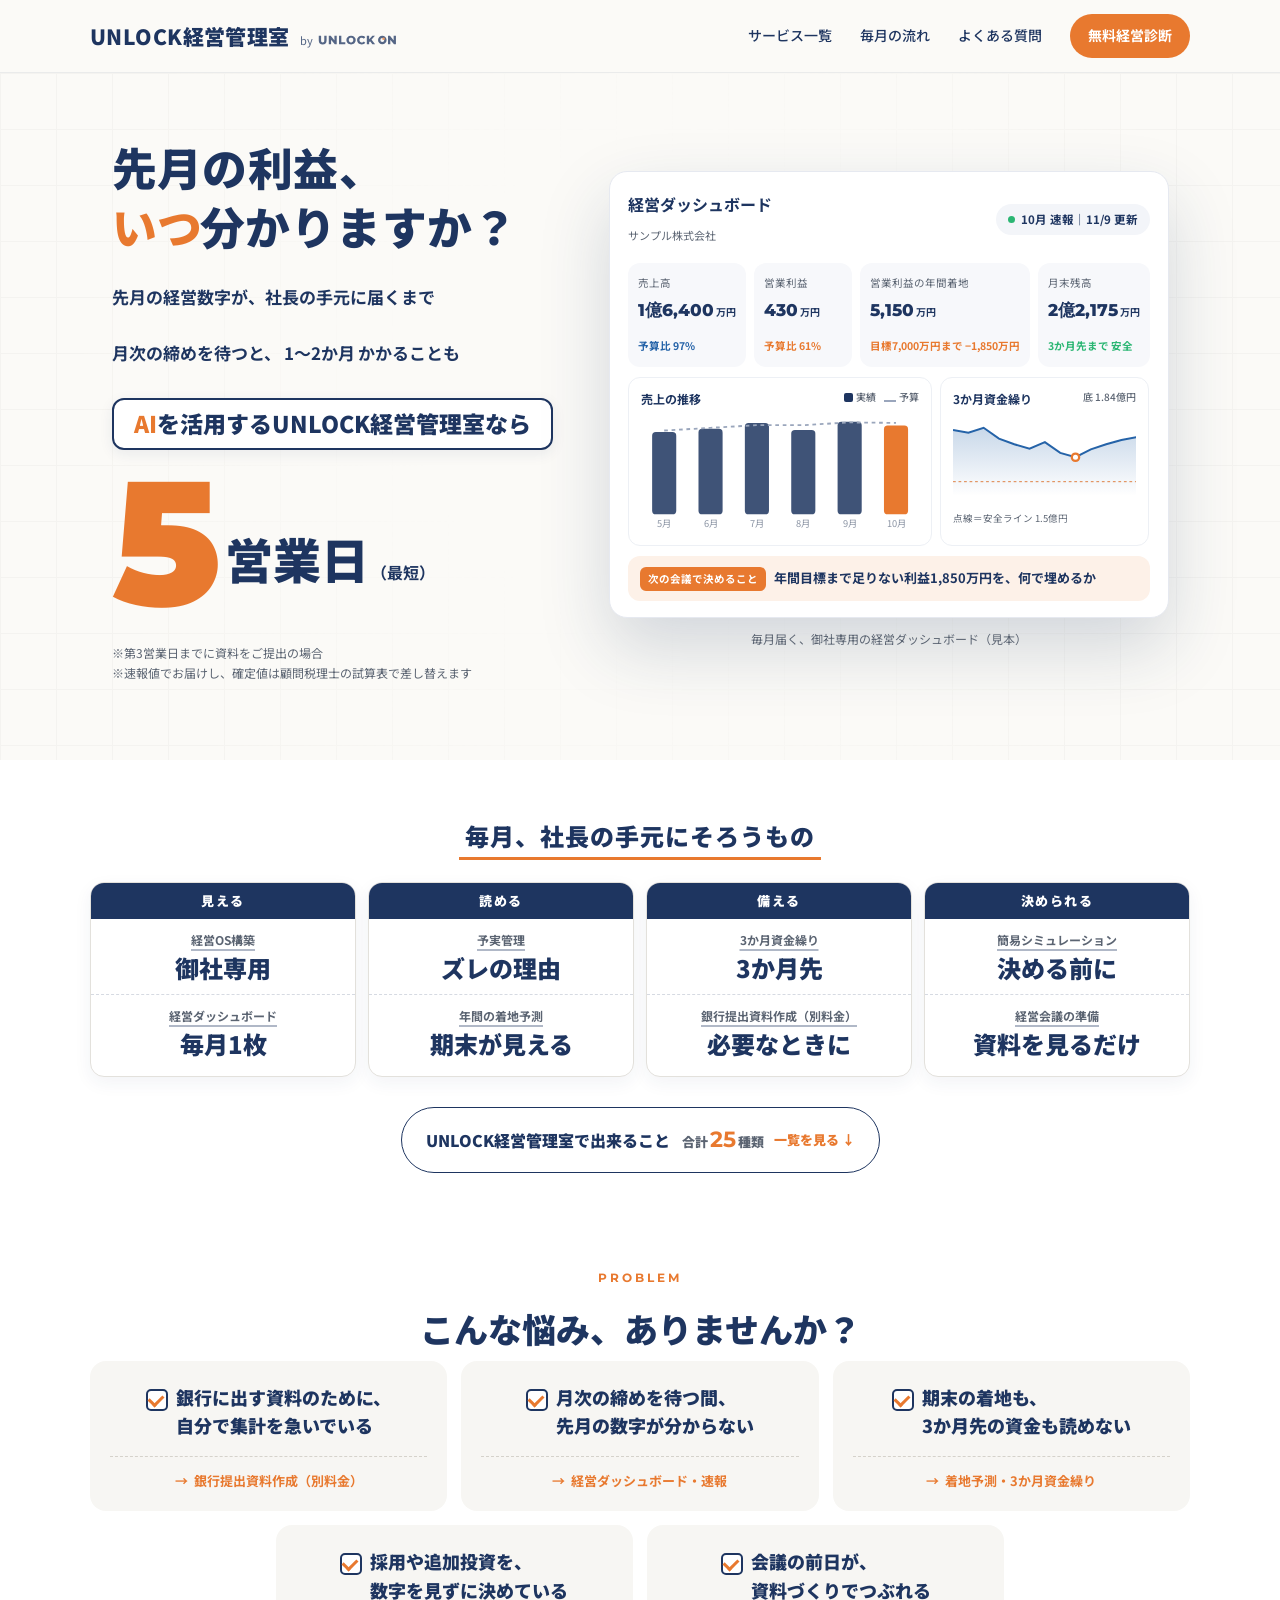
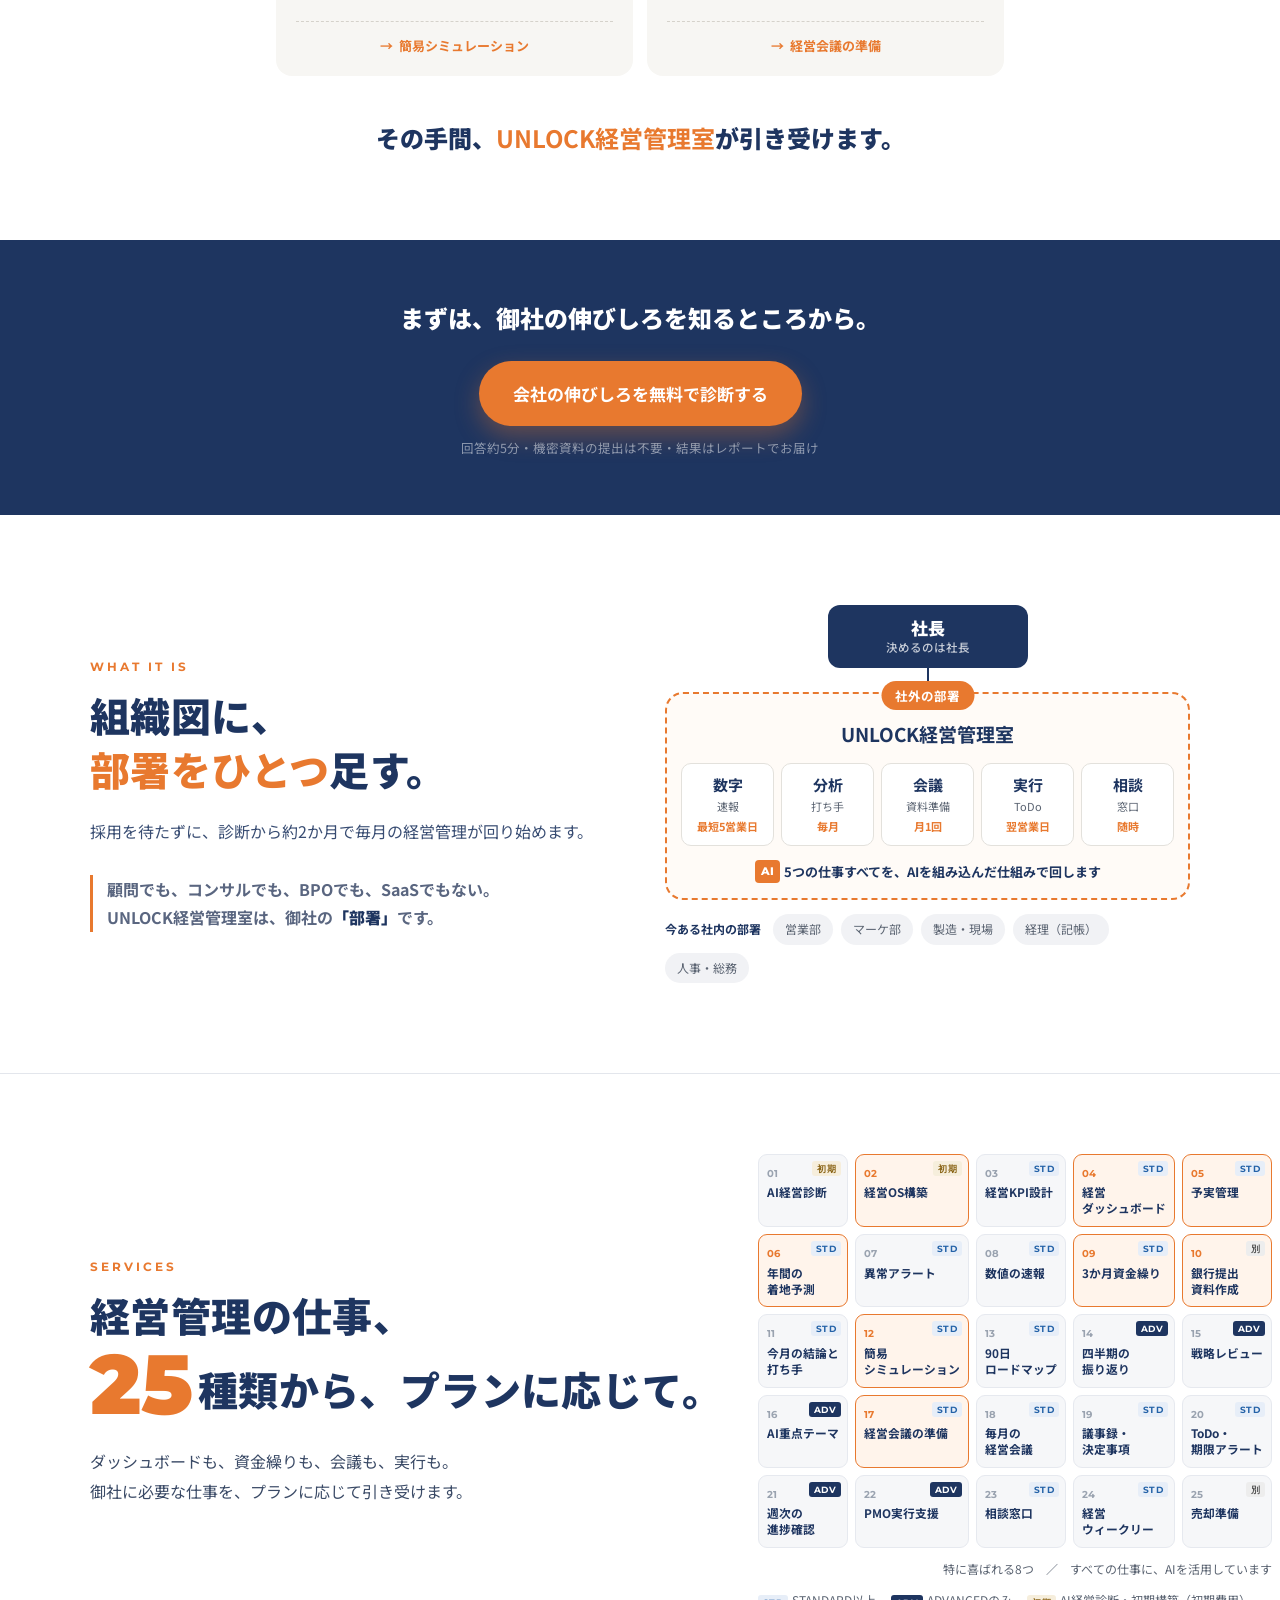
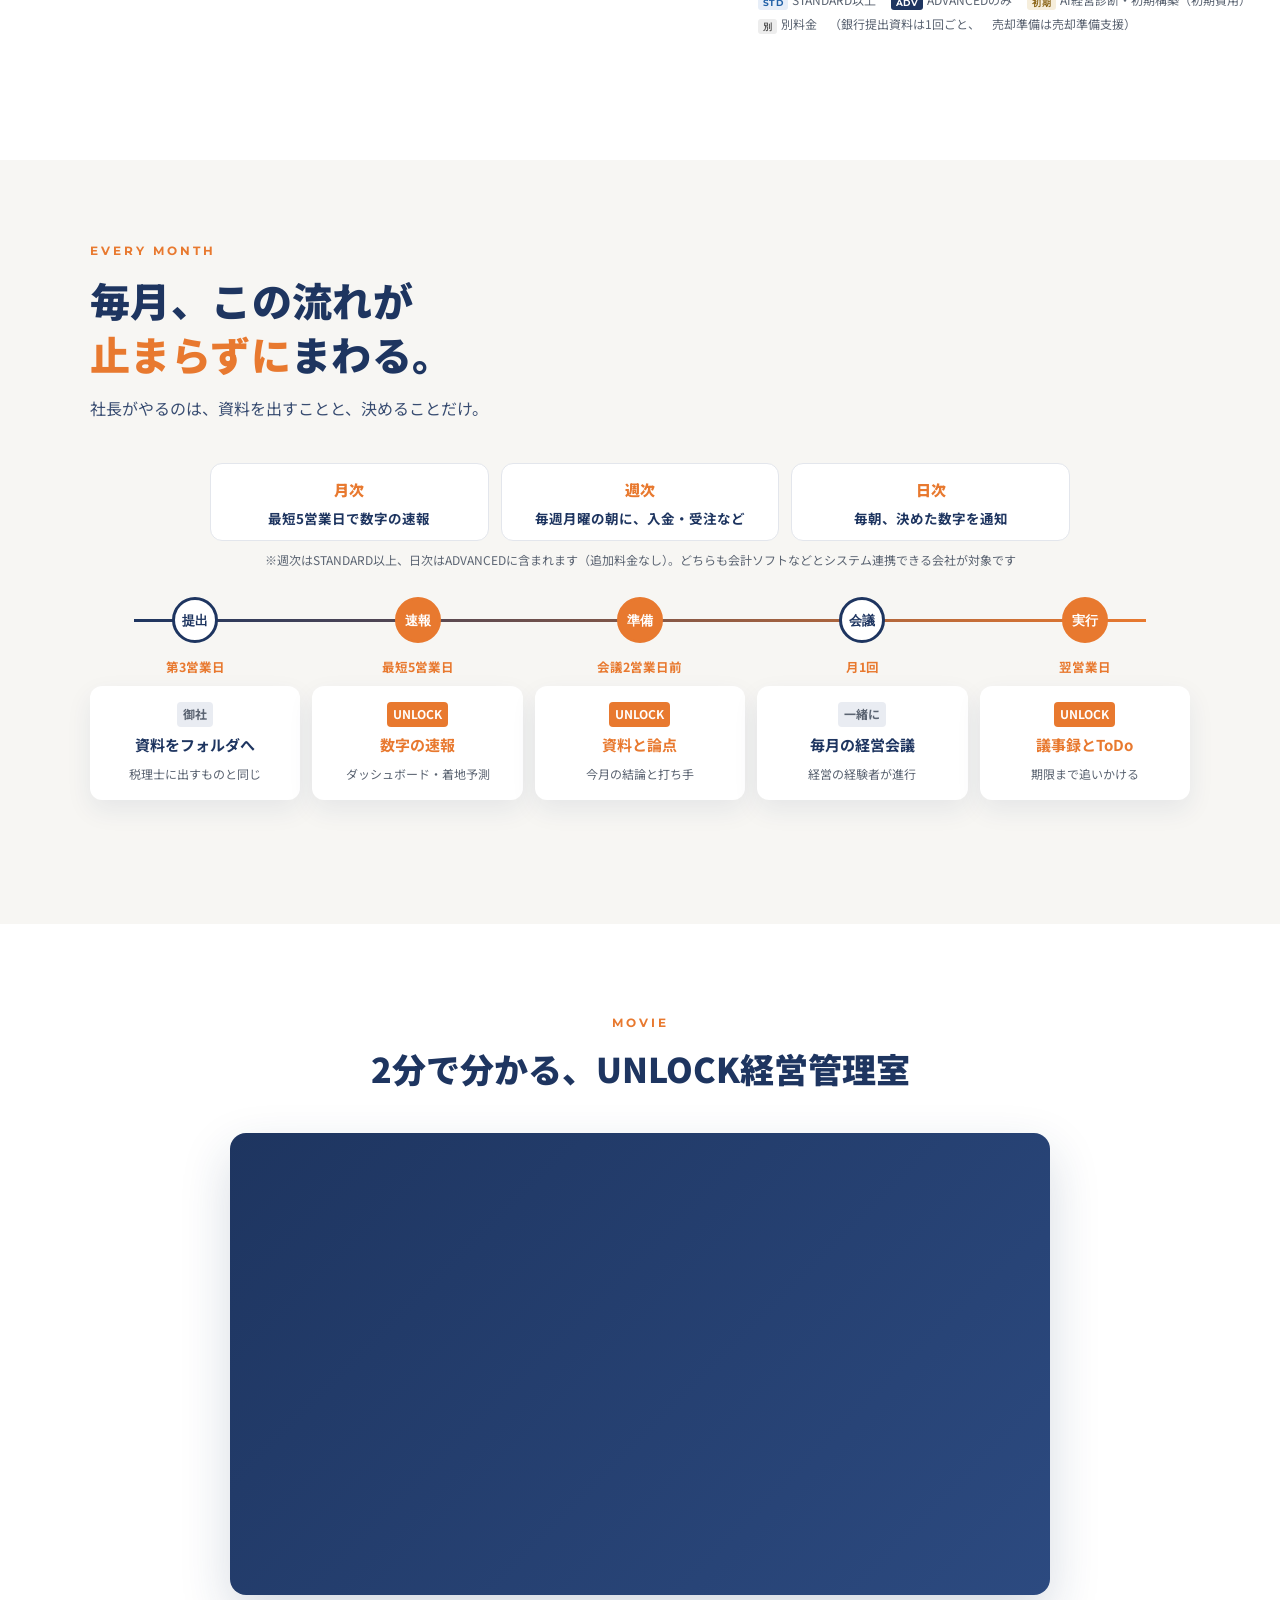
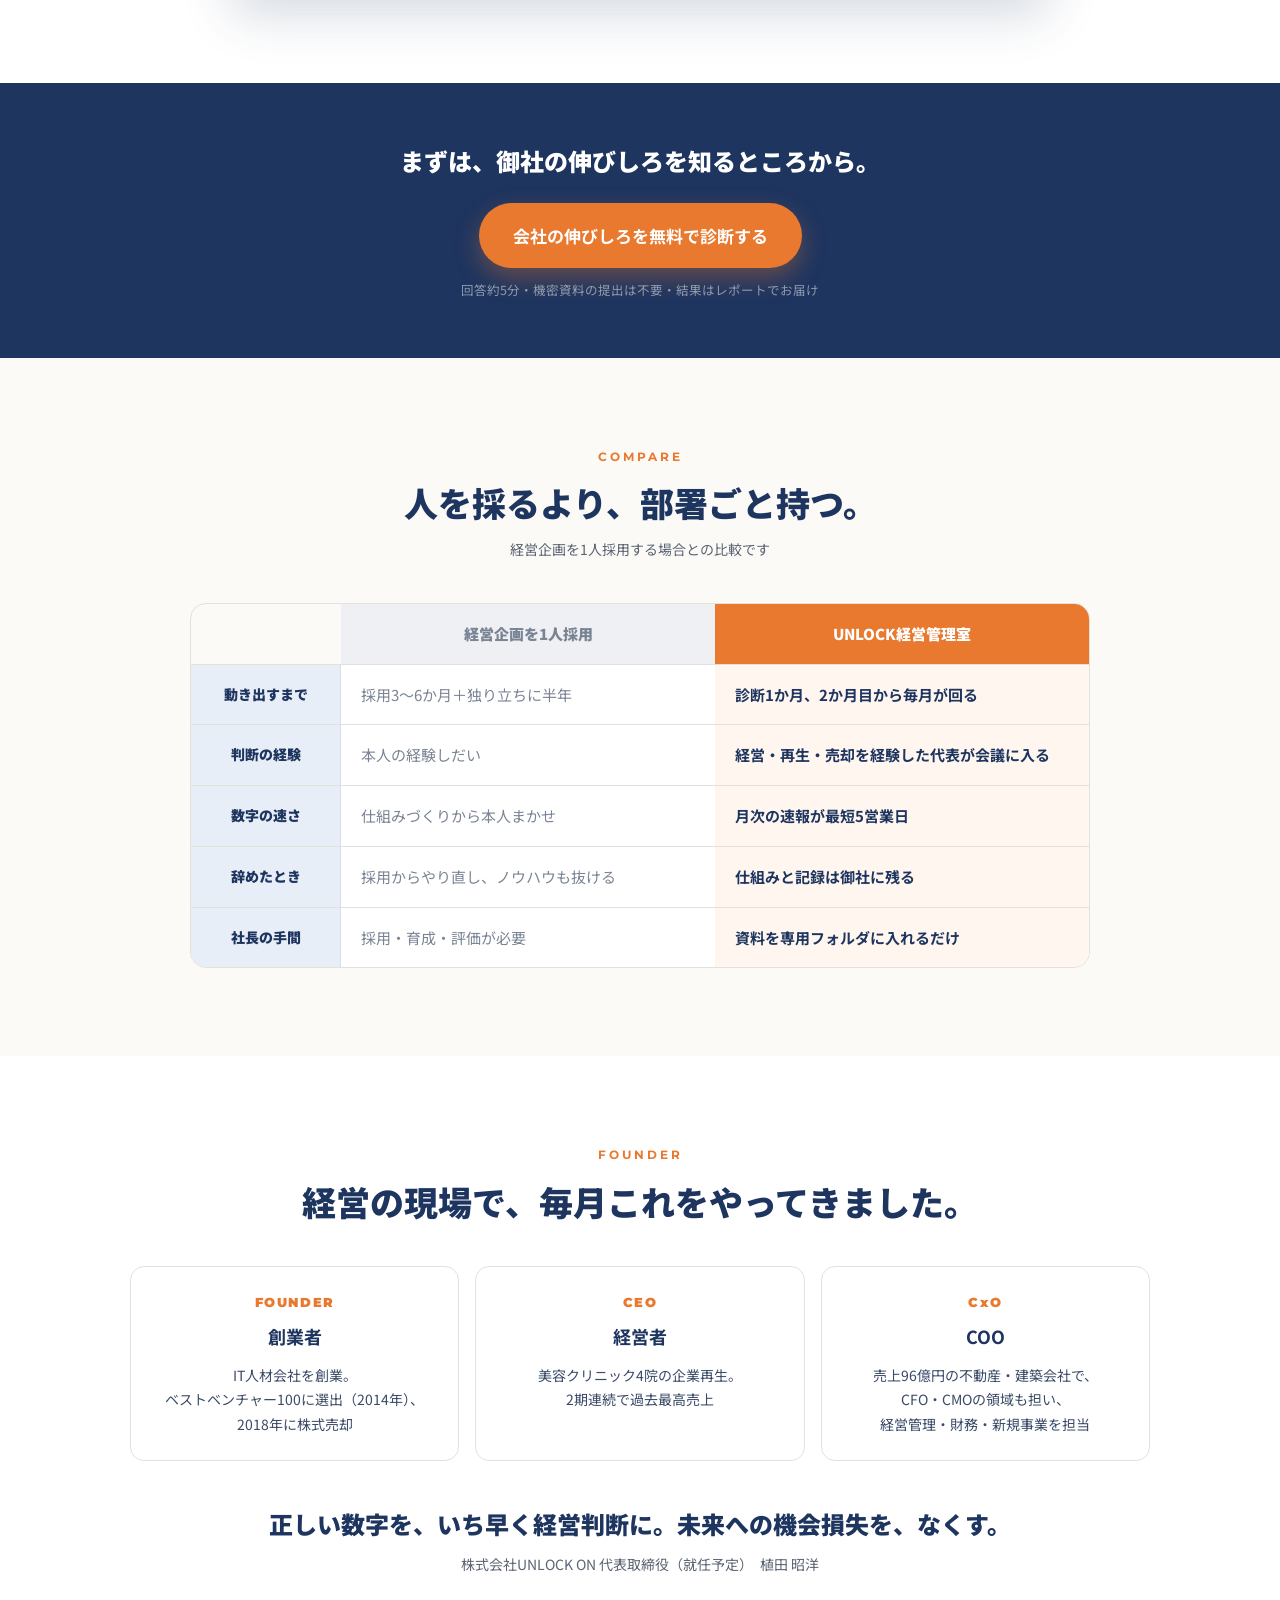
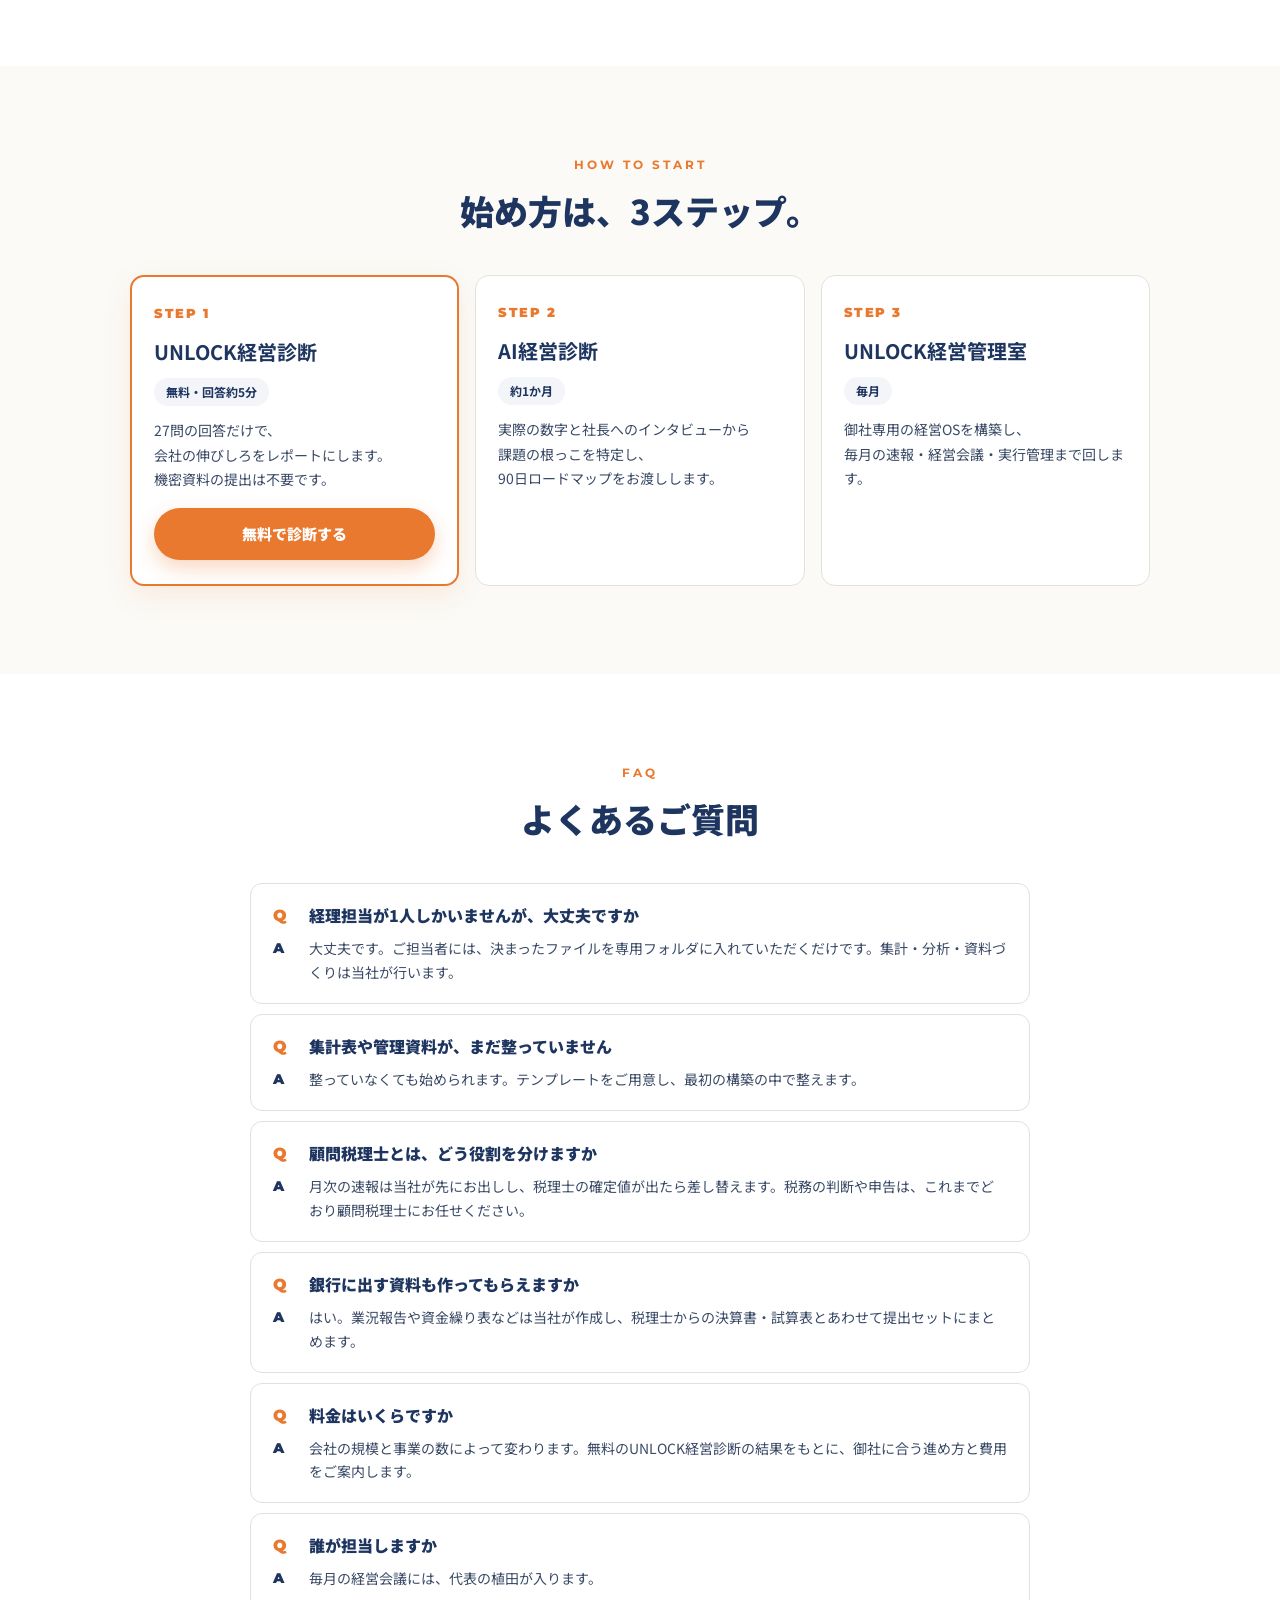
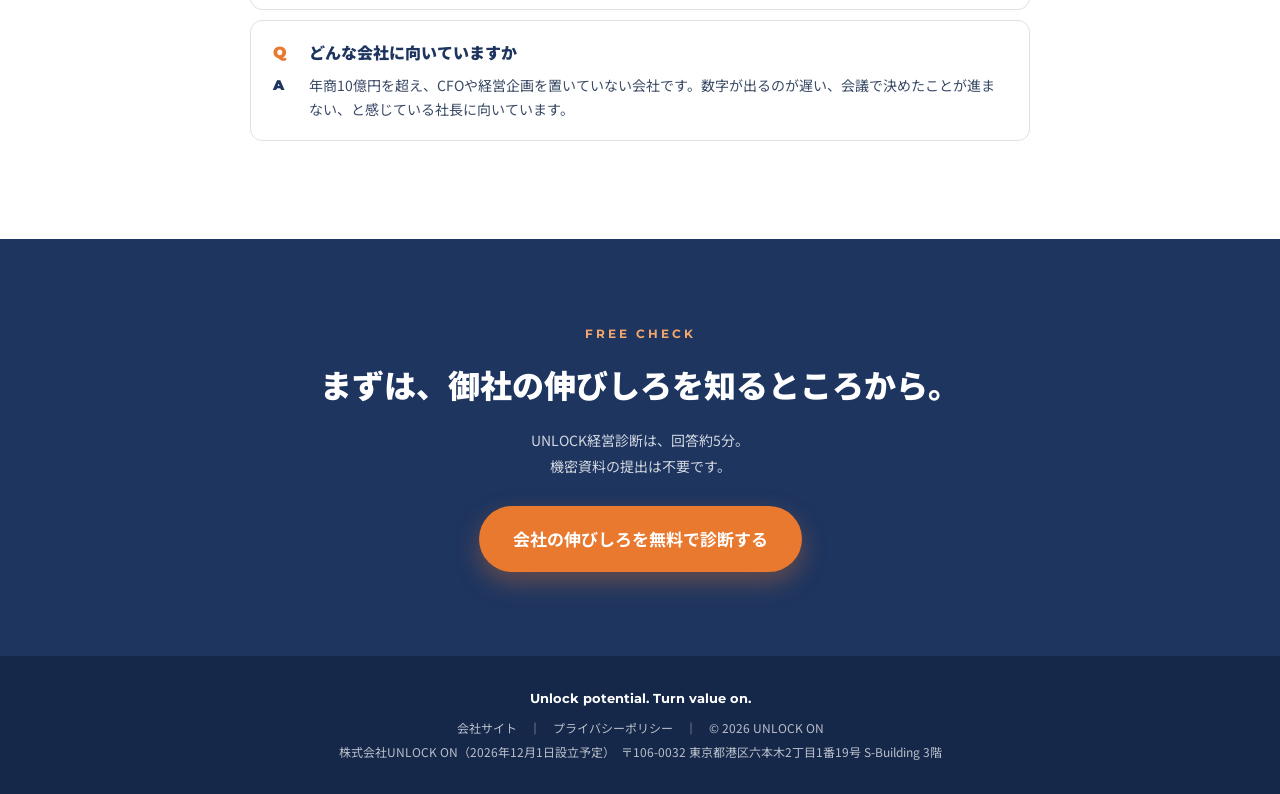
==== commit 421aa158: "LP：経営会議の準備「準備ほぼ不要」→「資料を見るだけ」（監査役の任意指摘、動画と統一） Co-Authored-By: Claude Opus 5.5 <noreply@anthropic.com>" ====
--- a/ai-keiei-kanri/index.html
+++ b/ai-keiei-kanri/index.html
@@ -43,7 +43,7 @@
 <path d="M0.0,14.1 L16.7,17.2 L33.3,11.7 L50.0,23.5 L66.7,29.7 L83.3,34.4 L100.0,27.4 L116.7,39.1 L133.3,43.8 L150.0,35.2 L166.7,29.7 L183.3,25.0 L200.0,21.9 L200,86 L0,86 Z" fill="url(#g)"/><path d="M0.0,14.1 L16.7,17.2 L33.3,11.7 L50.0,23.5 L66.7,29.7 L83.3,34.4 L100.0,27.4 L116.7,39.1 L133.3,43.8 L150.0,35.2 L166.7,29.7 L183.3,25.0 L200.0,21.9" fill="none" stroke="#2563A8" stroke-width="2.2"/><circle cx="133.3" cy="43.8" r="4" fill="#fff" stroke="#E8792F" stroke-width="2.5"/></svg><p class="pn">点線＝安全ライン 1.5億円</p></div>
 </div>
 <div class="db-n"><span>次の会議で決めること</span><b class="dq"><b>年間目標まで足りない利益1,850万円を、</b><b>何で埋めるか</b></b></div>
-</div><p class="cap2">毎月届く、御社専用の経営ダッシュボード<small>（見本）</small></p></div></div></div></section><section class="cardsec mW" id="monthly"><div class="in" style="text-align:center"><p class="g4cap"><span class="nw">毎月、社長の手元にそろうもの</span></p><div class="g4"><div><p class="gh">見える</p><div class="it"><p class="t"><span class="tx">経営OS構築</span></p><p class="v">御社専用</p></div><div class="it"><p class="t"><span class="tx">経営ダッシュボード</span></p><p class="v">毎月1枚</p></div></div><div><p class="gh">読める</p><div class="it"><p class="t"><span class="tx">予実管理</span></p><p class="v">ズレの理由</p></div><div class="it"><p class="t"><span class="tx">年間の着地予測</span></p><p class="v">期末が見える</p></div></div><div><p class="gh">備える</p><div class="it"><p class="t"><span class="tx">3か月資金繰り</span></p><p class="v">3か月先</p></div><div class="it"><p class="t"><span class="tx">銀行提出資料作成（別料金）</span></p><p class="v">必要なときに</p></div></div><div><p class="gh">決められる</p><div class="it"><p class="t"><span class="tx">簡易シミュレーション</span></p><p class="v">決める前に</p></div><div class="it"><p class="t"><span class="tx">経営会議の準備</span></p><p class="v">準備ほぼ不要</p></div></div></div><a class="c25" href="#services"><span class="c1">UNLOCK経営管理室で出来ること</span><span class="c2"><span>合計<b>25</b>種類</span><em>一覧を見る ↓</em></span></a></div></section><div class="sec"><section class="nay" id="issues"><div class="in sh"><p>PROBLEM</p><h2>こんな悩み、ありませんか？</h2></div><div class="in"><div class="grid"><div class="pn"><p class="pq"><span class="nw">銀行に出す資料のために、</span><br><span class="nw">自分で集計を急いでいる</span></p><p class="pa"><i>→</i>銀行提出資料作成（別料金）</p></div><div class="pn"><p class="pq"><span class="nw">月次の締めを待つ間、</span><br><span class="nw">先月の数字が分からない</span></p><p class="pa"><i>→</i>経営ダッシュボード・速報</p></div><div class="pn"><p class="pq"><span class="nw">期末の着地も、</span><br><span class="nw">3か月先の資金も読めない</span></p><p class="pa"><i>→</i>着地予測・3か月資金繰り</p></div><div class="pn"><p class="pq"><span class="nw">採用や追加投資を、</span><br><span class="nw">数字を見ずに決めている</span></p><p class="pa"><i>→</i>簡易シミュレーション</p></div><div class="pn"><p class="pq"><span class="nw">会議の前日が、</span><br><span class="nw">資料づくりでつぶれる</span></p><p class="pa"><i>→</i>経営会議の準備</p></div></div><p class="bt"><span class="nw">その手間、</span><span class="nw"><b>UNLOCK経営管理室</b>が</span><span class="nw">引き受けます。</span></p></div></section><section class="ctas" id="cta"><div class="in"><p class="ct1"><span class="nw">まずは、御社の</span><span class="nw">伸びしろを知るところから。</span></p><div class="cta"><a href="https://docs.google.com/forms/d/e/1FAIpQLSe_AEtY58nITSL4fysFP0we7L3E5vW6d-9pd56apk4U8M7JZw/viewform" target="_blank" rel="noopener">会社の伸びしろを無料で診断する</a><small>回答約5分・機密資料の提出は不要・結果はレポートでお届け</small></div></div></section><section class="fv i09" id="what"><div class="body"><div class="in g"><div>
+</div><p class="cap2">毎月届く、御社専用の経営ダッシュボード<small>（見本）</small></p></div></div></div></section><section class="cardsec mW" id="monthly"><div class="in" style="text-align:center"><p class="g4cap"><span class="nw">毎月、社長の手元にそろうもの</span></p><div class="g4"><div><p class="gh">見える</p><div class="it"><p class="t"><span class="tx">経営OS構築</span></p><p class="v">御社専用</p></div><div class="it"><p class="t"><span class="tx">経営ダッシュボード</span></p><p class="v">毎月1枚</p></div></div><div><p class="gh">読める</p><div class="it"><p class="t"><span class="tx">予実管理</span></p><p class="v">ズレの理由</p></div><div class="it"><p class="t"><span class="tx">年間の着地予測</span></p><p class="v">期末が見える</p></div></div><div><p class="gh">備える</p><div class="it"><p class="t"><span class="tx">3か月資金繰り</span></p><p class="v">3か月先</p></div><div class="it"><p class="t"><span class="tx">銀行提出資料作成（別料金）</span></p><p class="v">必要なときに</p></div></div><div><p class="gh">決められる</p><div class="it"><p class="t"><span class="tx">簡易シミュレーション</span></p><p class="v">決める前に</p></div><div class="it"><p class="t"><span class="tx">経営会議の準備</span></p><p class="v">資料を見るだけ</p></div></div></div><a class="c25" href="#services"><span class="c1">UNLOCK経営管理室で出来ること</span><span class="c2"><span>合計<b>25</b>種類</span><em>一覧を見る ↓</em></span></a></div></section><div class="sec"><section class="nay" id="issues"><div class="in sh"><p>PROBLEM</p><h2>こんな悩み、ありませんか？</h2></div><div class="in"><div class="grid"><div class="pn"><p class="pq"><span class="nw">銀行に出す資料のために、</span><br><span class="nw">自分で集計を急いでいる</span></p><p class="pa"><i>→</i>銀行提出資料作成（別料金）</p></div><div class="pn"><p class="pq"><span class="nw">月次の締めを待つ間、</span><br><span class="nw">先月の数字が分からない</span></p><p class="pa"><i>→</i>経営ダッシュボード・速報</p></div><div class="pn"><p class="pq"><span class="nw">期末の着地も、</span><br><span class="nw">3か月先の資金も読めない</span></p><p class="pa"><i>→</i>着地予測・3か月資金繰り</p></div><div class="pn"><p class="pq"><span class="nw">採用や追加投資を、</span><br><span class="nw">数字を見ずに決めている</span></p><p class="pa"><i>→</i>簡易シミュレーション</p></div><div class="pn"><p class="pq"><span class="nw">会議の前日が、</span><br><span class="nw">資料づくりでつぶれる</span></p><p class="pa"><i>→</i>経営会議の準備</p></div></div><p class="bt"><span class="nw">その手間、</span><span class="nw"><b>UNLOCK経営管理室</b>が</span><span class="nw">引き受けます。</span></p></div></section><section class="ctas" id="cta"><div class="in"><p class="ct1"><span class="nw">まずは、御社の</span><span class="nw">伸びしろを知るところから。</span></p><div class="cta"><a href="https://docs.google.com/forms/d/e/1FAIpQLSe_AEtY58nITSL4fysFP0we7L3E5vW6d-9pd56apk4U8M7JZw/viewform" target="_blank" rel="noopener">会社の伸びしろを無料で診断する</a><small>回答約5分・機密資料の提出は不要・結果はレポートでお届け</small></div></div></section><section class="fv i09" id="what"><div class="body"><div class="in g"><div>
 <p class="en">WHAT IT IS</p><h2 class="h1"><span class="nw">組織図に、</span><br><span class="nw"><span class="o">部署をひとつ</span>足す。</span></h2>
 <p class="sub"><span class="nw">採用を待たずに、</span><span class="nw">診断から約2か月で</span><span class="nw">毎月の経営管理が回り始めます。</span></p><p class="notx"><span class="nw">顧問でも、コンサルでも、</span><span class="nw">BPOでも、SaaSでもない。</span><br><span class="nw">UNLOCK経営管理室は、</span><span class="nw">御社の<b>「部署」</b>です。</span></p></div>
 <div class="org"><div class="ceo">社長<small>決めるのは社長</small></div><div class="vl"></div>
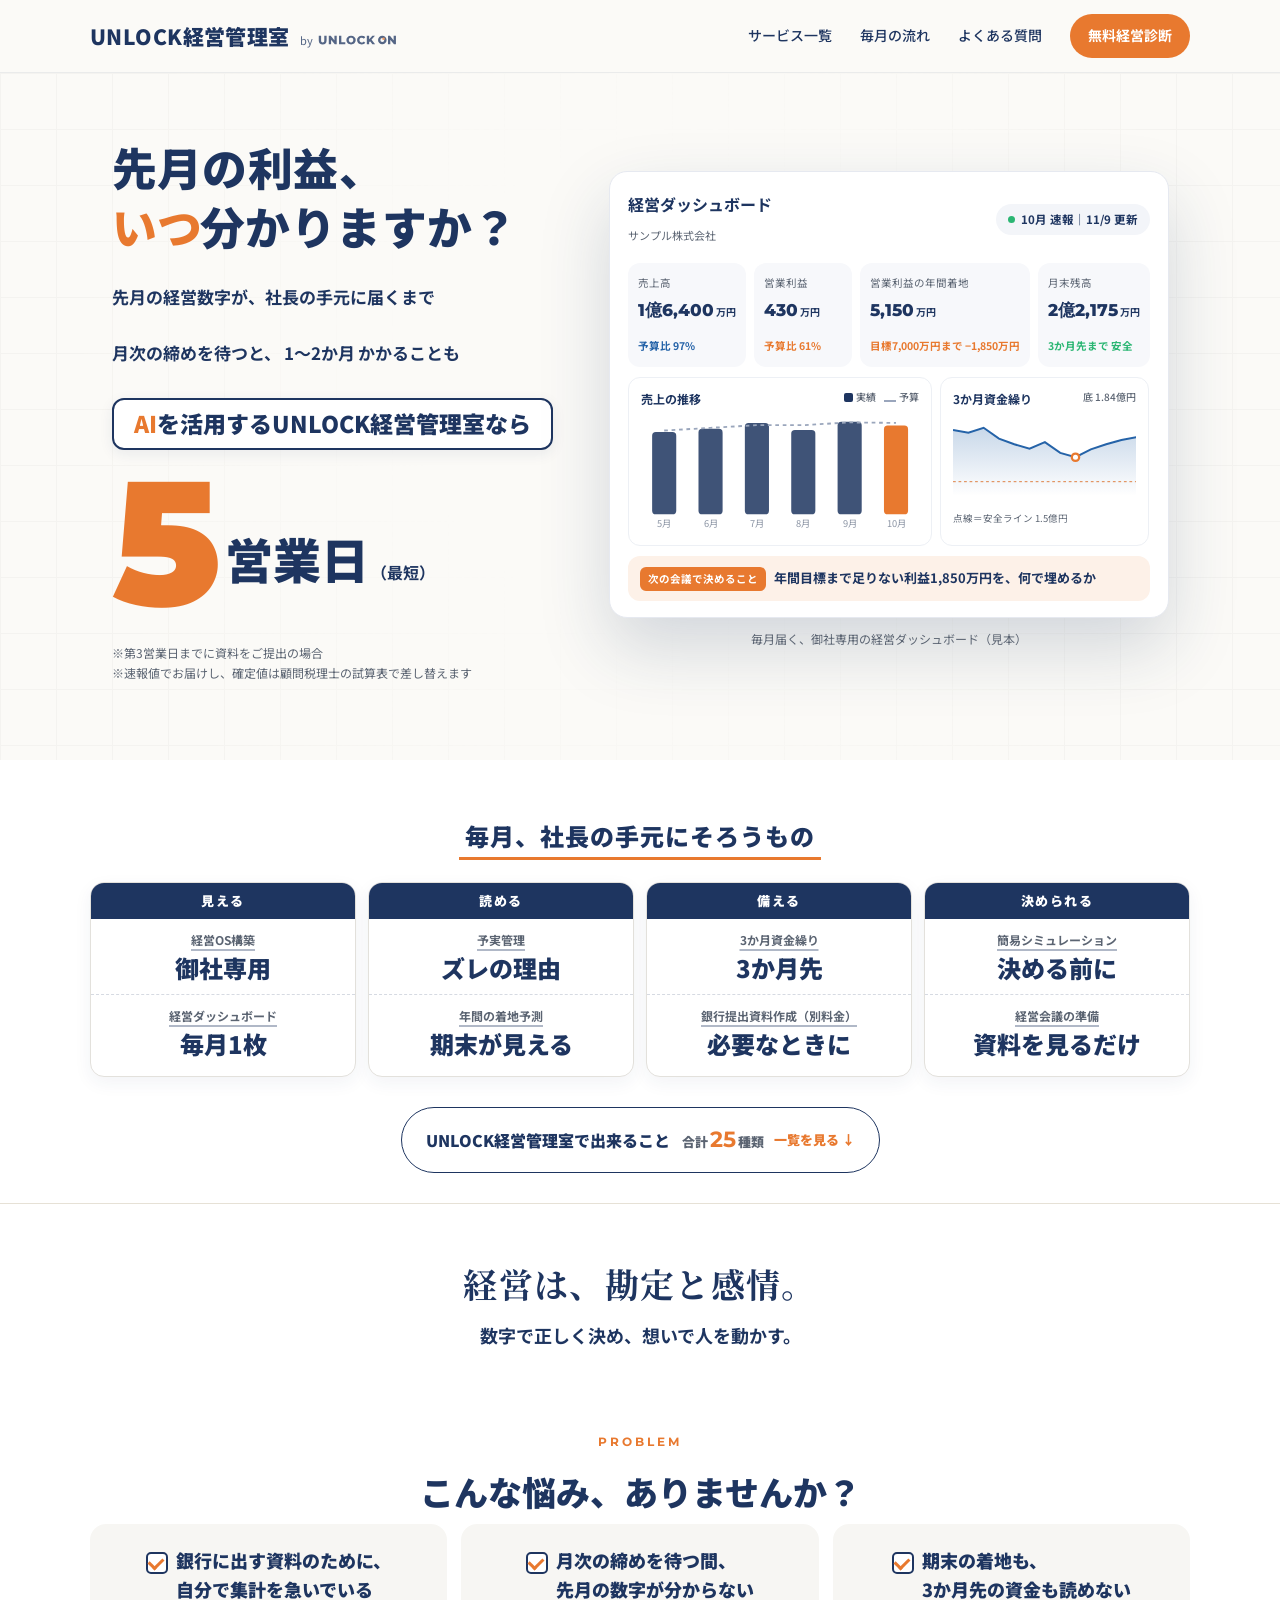
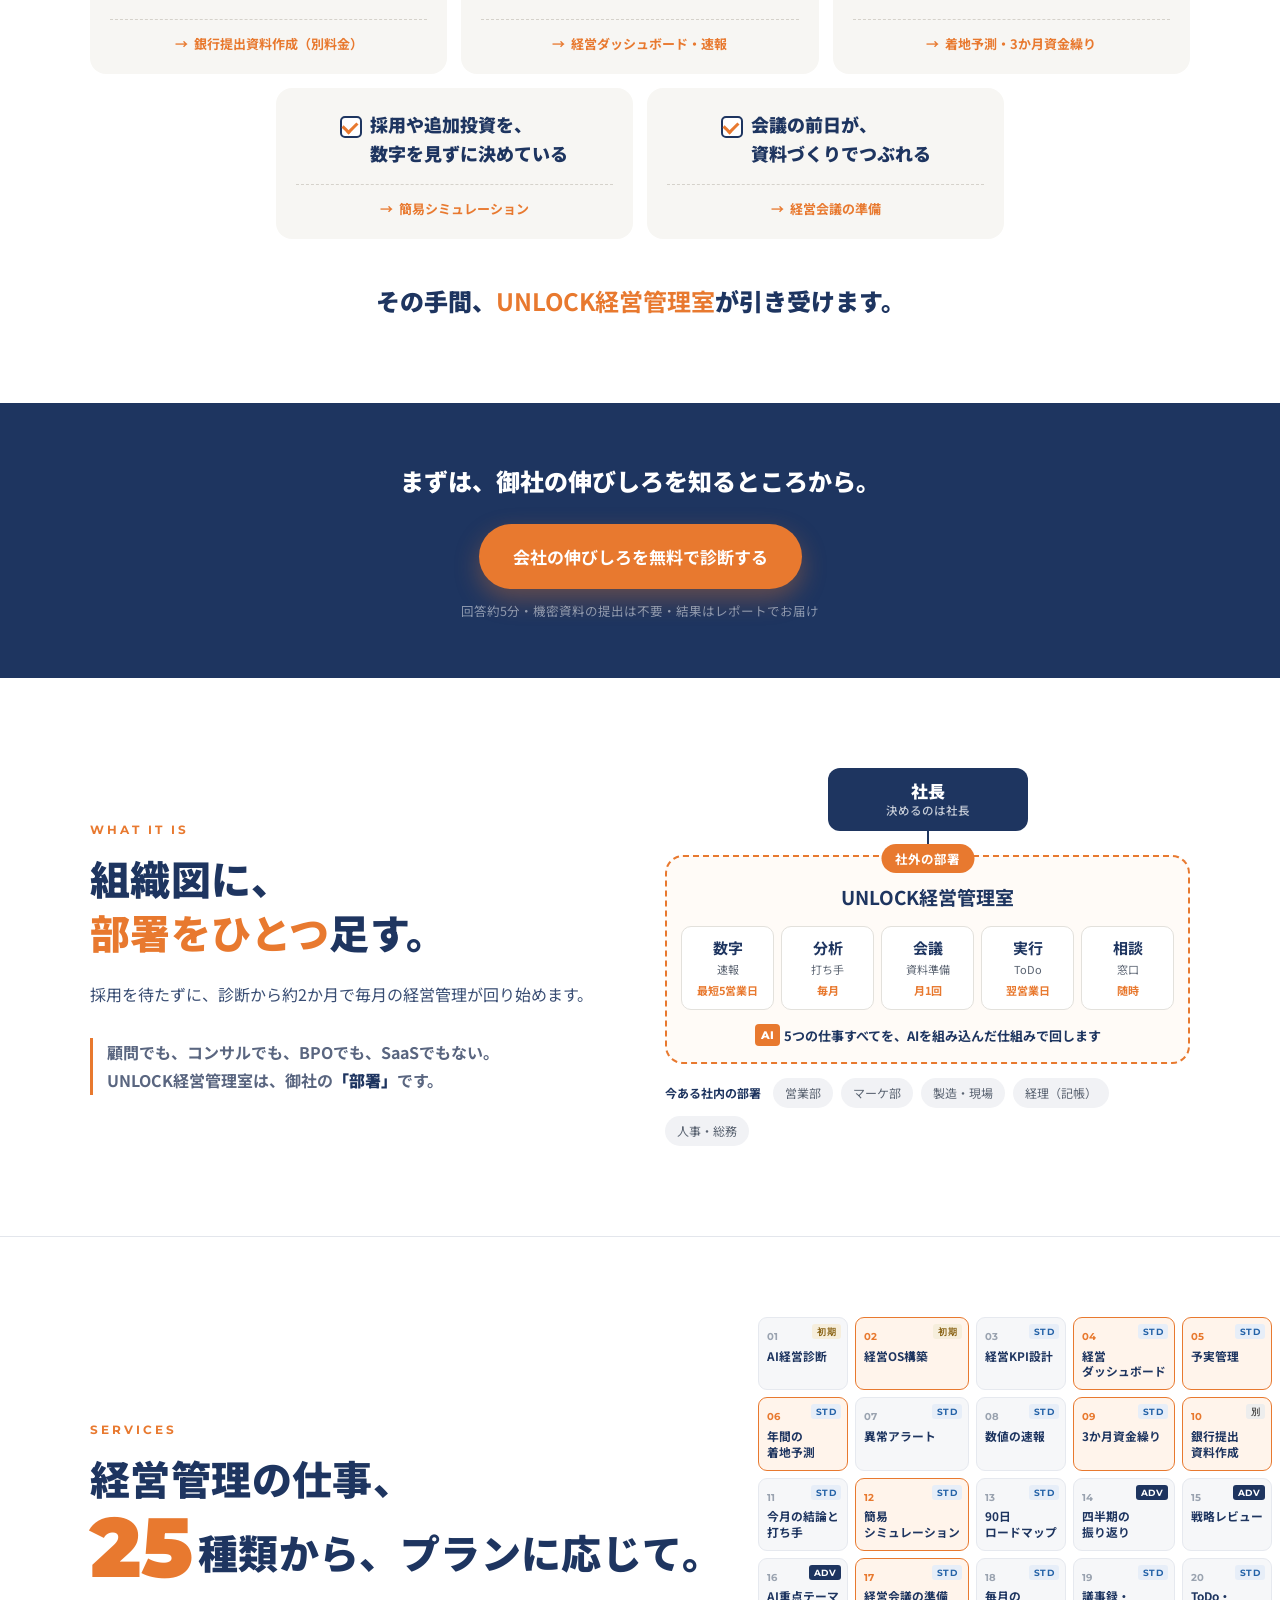
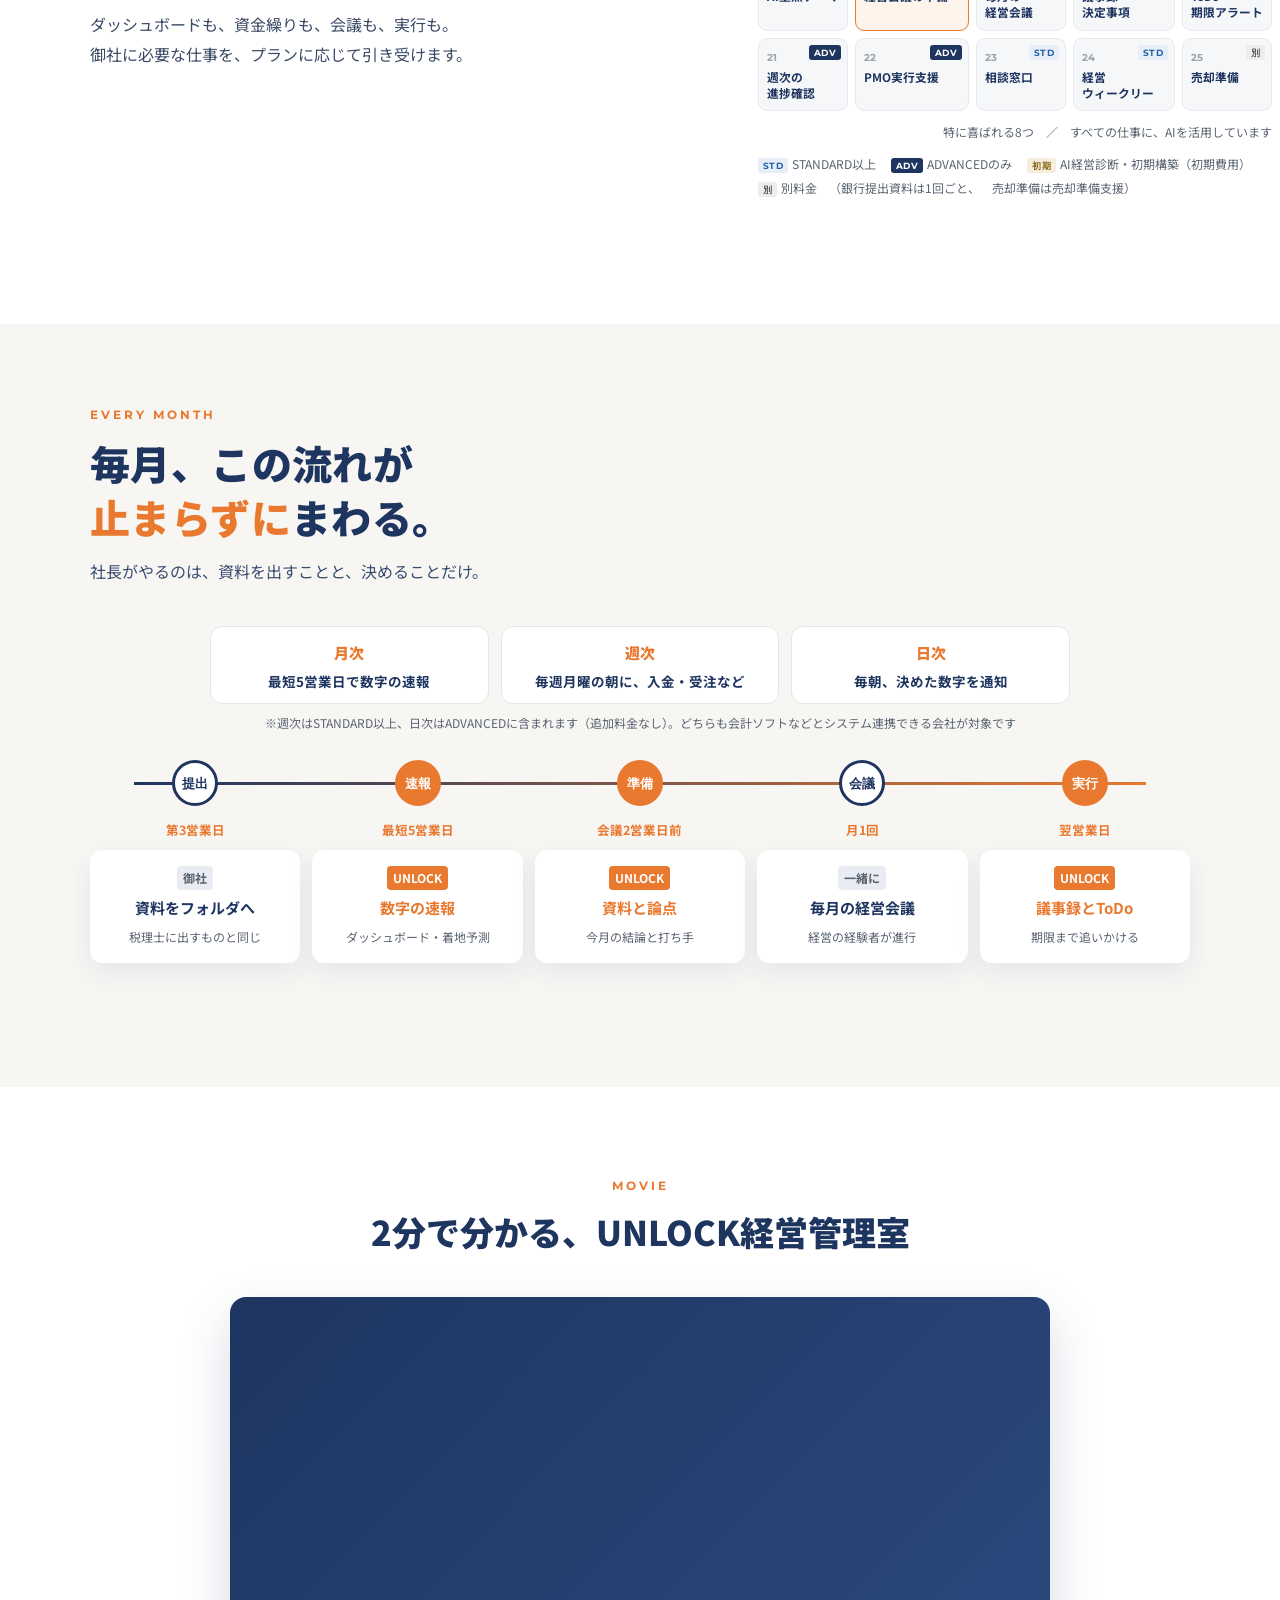
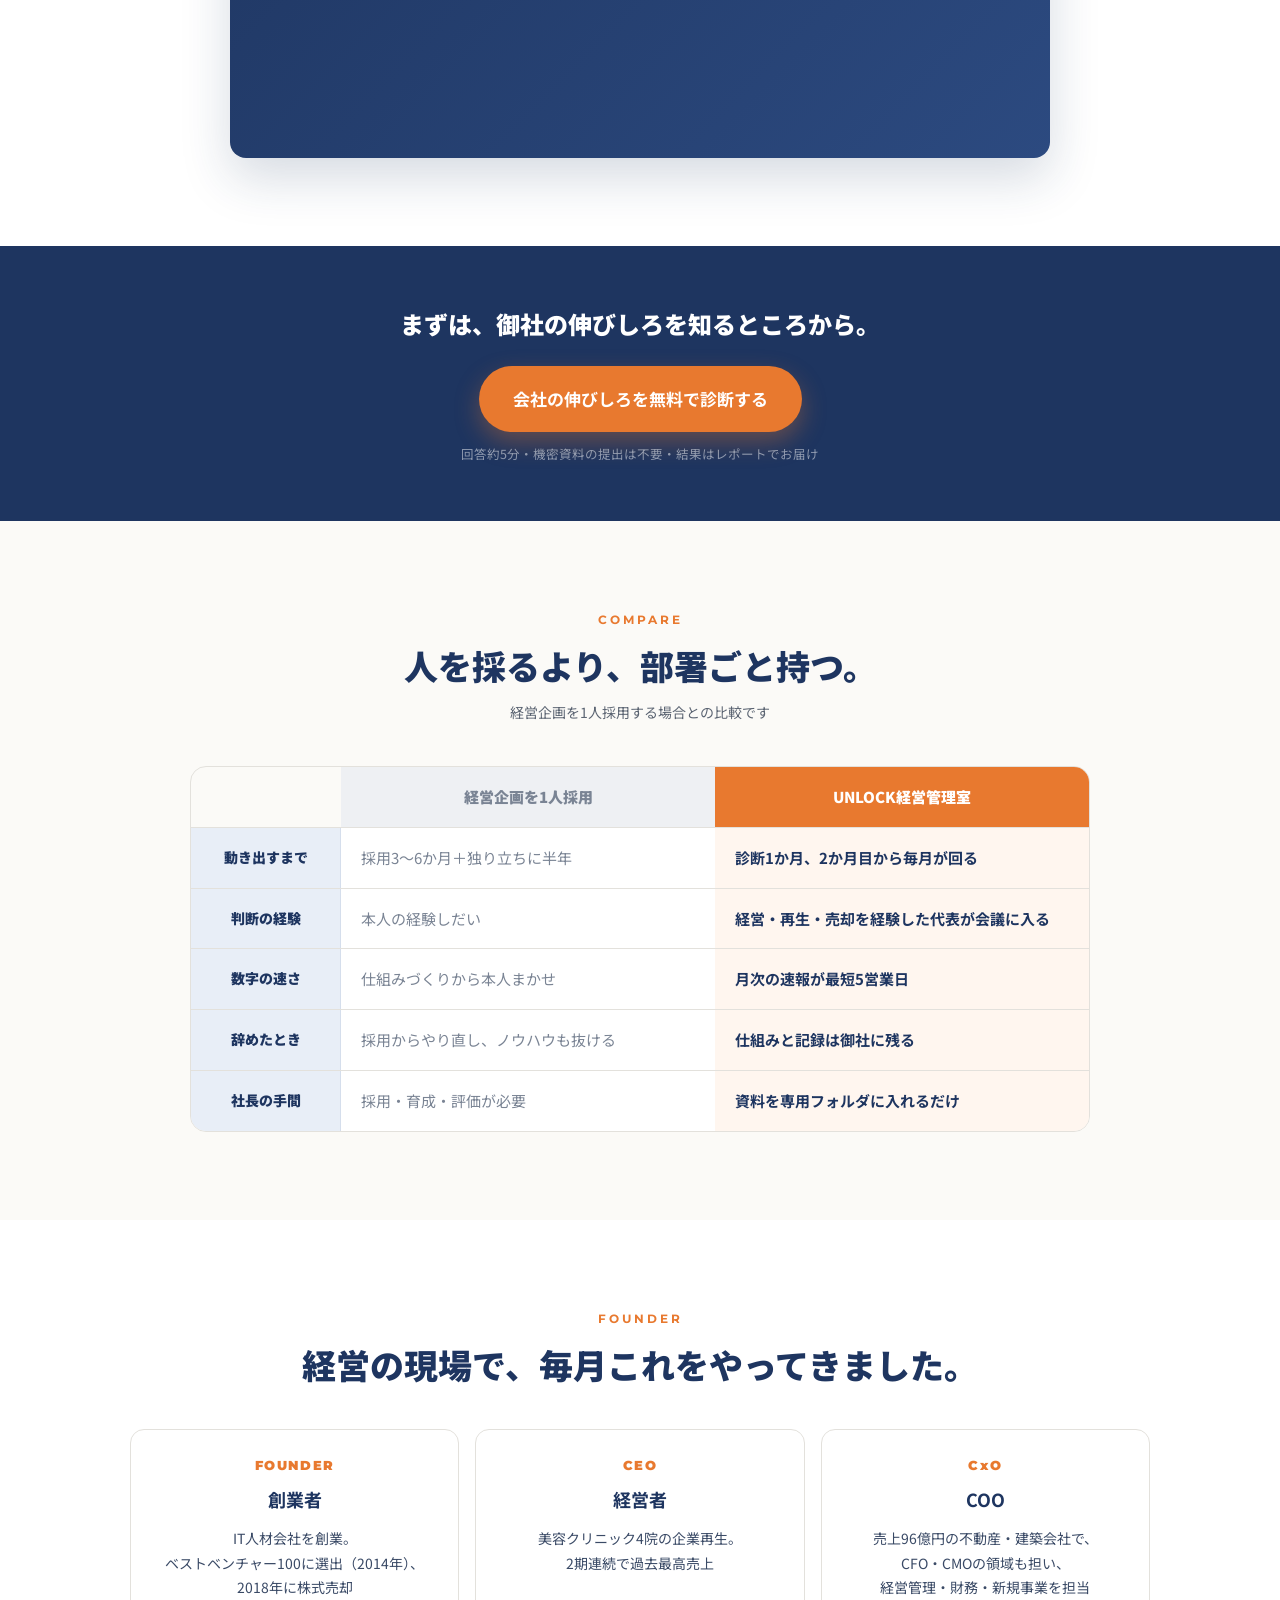
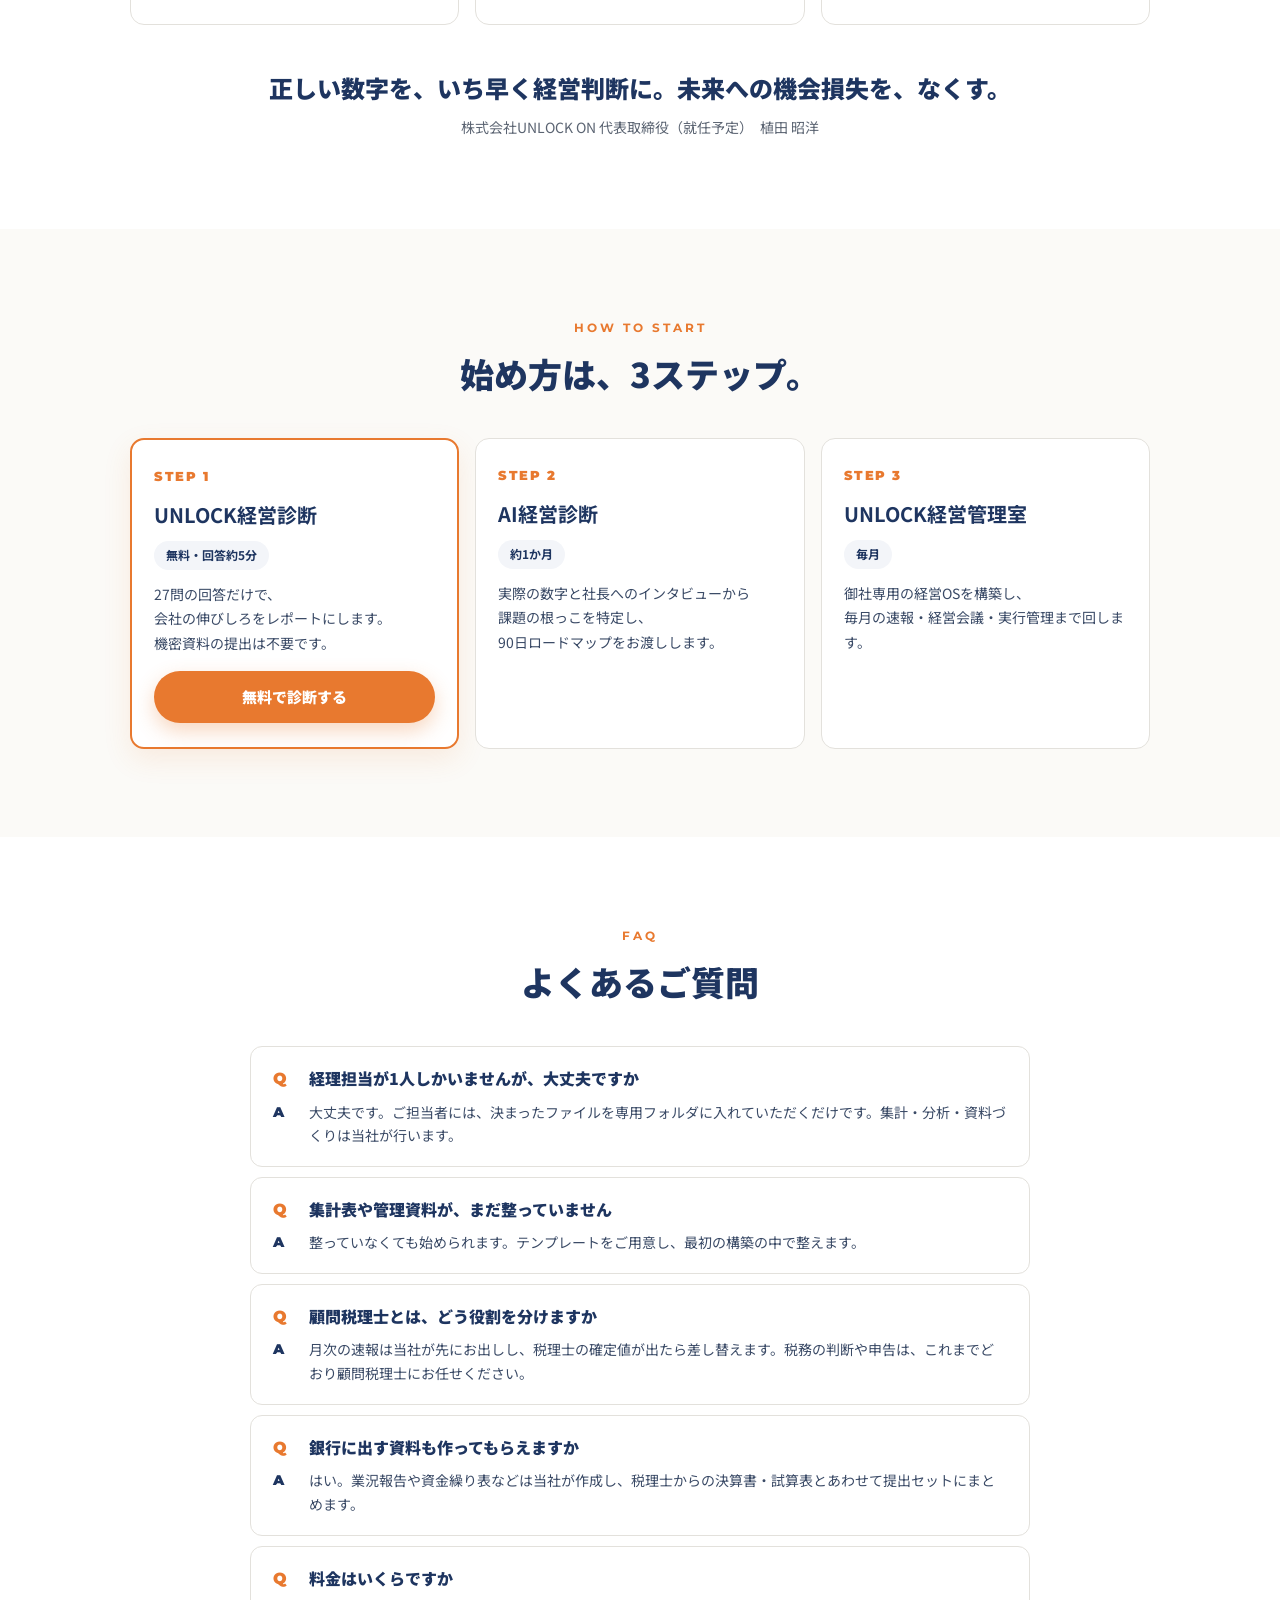
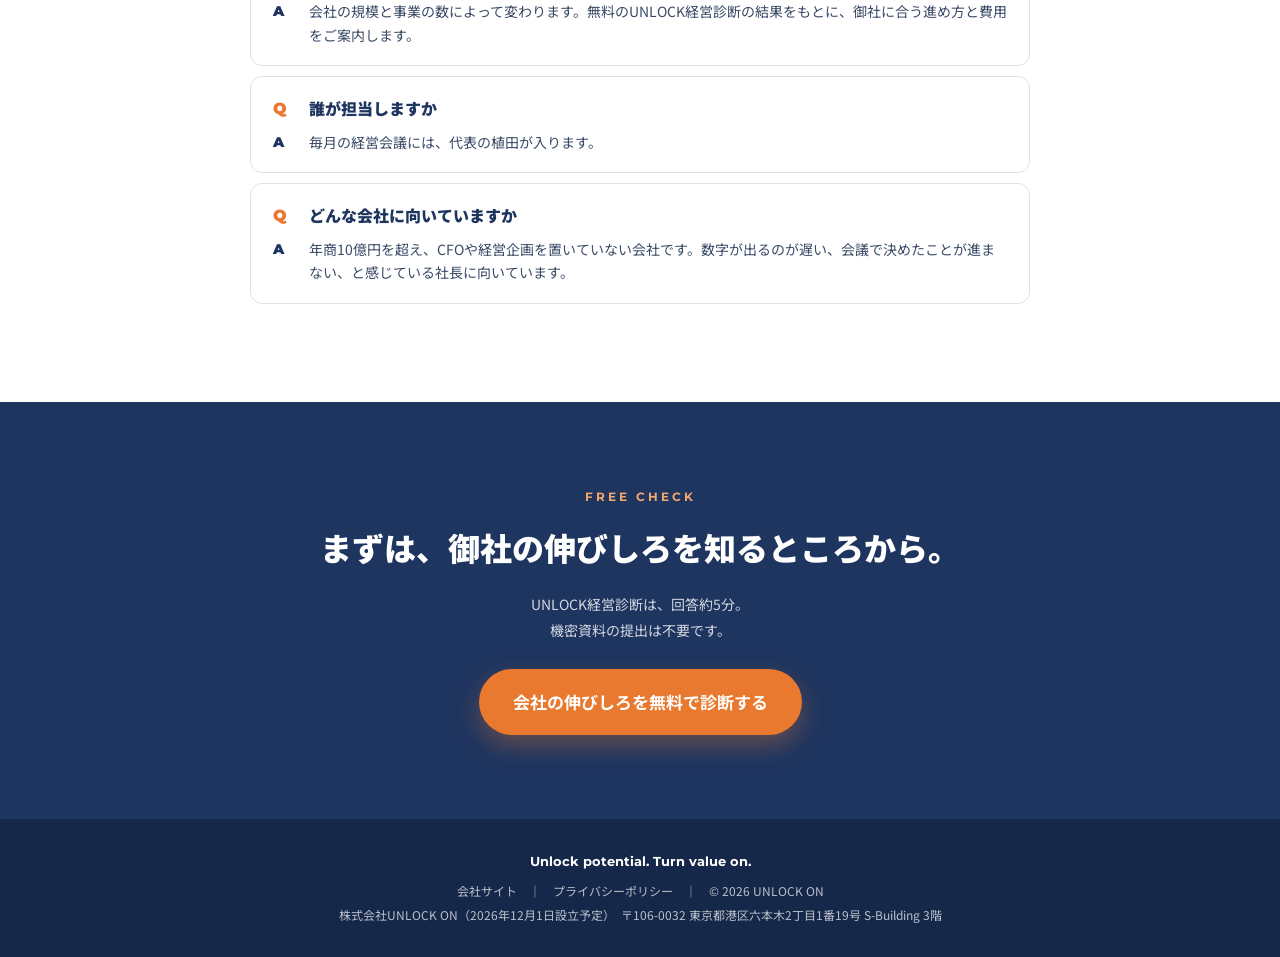
==== commit 6b52d754: "LP：考え方の1行「経営は、勘定と感情。数字で正しく決め、想いで人を動かす。」を追加 Co-Authored-By: Claude Opus 5.5 <noreply@anthropic.com> C" ====
--- a/ai-keiei-kanri/index.html
+++ b/ai-keiei-kanri/index.html
@@ -43,7 +43,7 @@
 <path d="M0.0,14.1 L16.7,17.2 L33.3,11.7 L50.0,23.5 L66.7,29.7 L83.3,34.4 L100.0,27.4 L116.7,39.1 L133.3,43.8 L150.0,35.2 L166.7,29.7 L183.3,25.0 L200.0,21.9 L200,86 L0,86 Z" fill="url(#g)"/><path d="M0.0,14.1 L16.7,17.2 L33.3,11.7 L50.0,23.5 L66.7,29.7 L83.3,34.4 L100.0,27.4 L116.7,39.1 L133.3,43.8 L150.0,35.2 L166.7,29.7 L183.3,25.0 L200.0,21.9" fill="none" stroke="#2563A8" stroke-width="2.2"/><circle cx="133.3" cy="43.8" r="4" fill="#fff" stroke="#E8792F" stroke-width="2.5"/></svg><p class="pn">点線＝安全ライン 1.5億円</p></div>
 </div>
 <div class="db-n"><span>次の会議で決めること</span><b class="dq"><b>年間目標まで足りない利益1,850万円を、</b><b>何で埋めるか</b></b></div>
-</div><p class="cap2">毎月届く、御社専用の経営ダッシュボード<small>（見本）</small></p></div></div></div></section><section class="cardsec mW" id="monthly"><div class="in" style="text-align:center"><p class="g4cap"><span class="nw">毎月、社長の手元にそろうもの</span></p><div class="g4"><div><p class="gh">見える</p><div class="it"><p class="t"><span class="tx">経営OS構築</span></p><p class="v">御社専用</p></div><div class="it"><p class="t"><span class="tx">経営ダッシュボード</span></p><p class="v">毎月1枚</p></div></div><div><p class="gh">読める</p><div class="it"><p class="t"><span class="tx">予実管理</span></p><p class="v">ズレの理由</p></div><div class="it"><p class="t"><span class="tx">年間の着地予測</span></p><p class="v">期末が見える</p></div></div><div><p class="gh">備える</p><div class="it"><p class="t"><span class="tx">3か月資金繰り</span></p><p class="v">3か月先</p></div><div class="it"><p class="t"><span class="tx">銀行提出資料作成（別料金）</span></p><p class="v">必要なときに</p></div></div><div><p class="gh">決められる</p><div class="it"><p class="t"><span class="tx">簡易シミュレーション</span></p><p class="v">決める前に</p></div><div class="it"><p class="t"><span class="tx">経営会議の準備</span></p><p class="v">資料を見るだけ</p></div></div></div><a class="c25" href="#services"><span class="c1">UNLOCK経営管理室で出来ること</span><span class="c2"><span>合計<b>25</b>種類</span><em>一覧を見る ↓</em></span></a></div></section><div class="sec"><section class="nay" id="issues"><div class="in sh"><p>PROBLEM</p><h2>こんな悩み、ありませんか？</h2></div><div class="in"><div class="grid"><div class="pn"><p class="pq"><span class="nw">銀行に出す資料のために、</span><br><span class="nw">自分で集計を急いでいる</span></p><p class="pa"><i>→</i>銀行提出資料作成（別料金）</p></div><div class="pn"><p class="pq"><span class="nw">月次の締めを待つ間、</span><br><span class="nw">先月の数字が分からない</span></p><p class="pa"><i>→</i>経営ダッシュボード・速報</p></div><div class="pn"><p class="pq"><span class="nw">期末の着地も、</span><br><span class="nw">3か月先の資金も読めない</span></p><p class="pa"><i>→</i>着地予測・3か月資金繰り</p></div><div class="pn"><p class="pq"><span class="nw">採用や追加投資を、</span><br><span class="nw">数字を見ずに決めている</span></p><p class="pa"><i>→</i>簡易シミュレーション</p></div><div class="pn"><p class="pq"><span class="nw">会議の前日が、</span><br><span class="nw">資料づくりでつぶれる</span></p><p class="pa"><i>→</i>経営会議の準備</p></div></div><p class="bt"><span class="nw">その手間、</span><span class="nw"><b>UNLOCK経営管理室</b>が</span><span class="nw">引き受けます。</span></p></div></section><section class="ctas" id="cta"><div class="in"><p class="ct1"><span class="nw">まずは、御社の</span><span class="nw">伸びしろを知るところから。</span></p><div class="cta"><a href="https://docs.google.com/forms/d/e/1FAIpQLSe_AEtY58nITSL4fysFP0we7L3E5vW6d-9pd56apk4U8M7JZw/viewform" target="_blank" rel="noopener">会社の伸びしろを無料で診断する</a><small>回答約5分・機密資料の提出は不要・結果はレポートでお届け</small></div></div></section><section class="fv i09" id="what"><div class="body"><div class="in g"><div>
+</div><p class="cap2">毎月届く、御社専用の経営ダッシュボード<small>（見本）</small></p></div></div></div></section><section class="cardsec mW" id="monthly"><div class="in" style="text-align:center"><p class="g4cap"><span class="nw">毎月、社長の手元にそろうもの</span></p><div class="g4"><div><p class="gh">見える</p><div class="it"><p class="t"><span class="tx">経営OS構築</span></p><p class="v">御社専用</p></div><div class="it"><p class="t"><span class="tx">経営ダッシュボード</span></p><p class="v">毎月1枚</p></div></div><div><p class="gh">読める</p><div class="it"><p class="t"><span class="tx">予実管理</span></p><p class="v">ズレの理由</p></div><div class="it"><p class="t"><span class="tx">年間の着地予測</span></p><p class="v">期末が見える</p></div></div><div><p class="gh">備える</p><div class="it"><p class="t"><span class="tx">3か月資金繰り</span></p><p class="v">3か月先</p></div><div class="it"><p class="t"><span class="tx">銀行提出資料作成（別料金）</span></p><p class="v">必要なときに</p></div></div><div><p class="gh">決められる</p><div class="it"><p class="t"><span class="tx">簡易シミュレーション</span></p><p class="v">決める前に</p></div><div class="it"><p class="t"><span class="tx">経営会議の準備</span></p><p class="v">資料を見るだけ</p></div></div></div><a class="c25" href="#services"><span class="c1">UNLOCK経営管理室で出来ること</span><span class="c2"><span>合計<b>25</b>種類</span><em>一覧を見る ↓</em></span></a></div></section><section class="kj" id="belief"><div class="in"><p class="kj1 serif"><span class="nw">経営は、</span><span class="nw">勘定と感情。</span></p><p class="kj2"><span class="nw">数字で正しく決め、</span><span class="nw">想いで人を動かす。</span></p></div></section><div class="sec"><section class="nay" id="issues"><div class="in sh"><p>PROBLEM</p><h2>こんな悩み、ありませんか？</h2></div><div class="in"><div class="grid"><div class="pn"><p class="pq"><span class="nw">銀行に出す資料のために、</span><br><span class="nw">自分で集計を急いでいる</span></p><p class="pa"><i>→</i>銀行提出資料作成（別料金）</p></div><div class="pn"><p class="pq"><span class="nw">月次の締めを待つ間、</span><br><span class="nw">先月の数字が分からない</span></p><p class="pa"><i>→</i>経営ダッシュボード・速報</p></div><div class="pn"><p class="pq"><span class="nw">期末の着地も、</span><br><span class="nw">3か月先の資金も読めない</span></p><p class="pa"><i>→</i>着地予測・3か月資金繰り</p></div><div class="pn"><p class="pq"><span class="nw">採用や追加投資を、</span><br><span class="nw">数字を見ずに決めている</span></p><p class="pa"><i>→</i>簡易シミュレーション</p></div><div class="pn"><p class="pq"><span class="nw">会議の前日が、</span><br><span class="nw">資料づくりでつぶれる</span></p><p class="pa"><i>→</i>経営会議の準備</p></div></div><p class="bt"><span class="nw">その手間、</span><span class="nw"><b>UNLOCK経営管理室</b>が</span><span class="nw">引き受けます。</span></p></div></section><section class="ctas" id="cta"><div class="in"><p class="ct1"><span class="nw">まずは、御社の</span><span class="nw">伸びしろを知るところから。</span></p><div class="cta"><a href="https://docs.google.com/forms/d/e/1FAIpQLSe_AEtY58nITSL4fysFP0we7L3E5vW6d-9pd56apk4U8M7JZw/viewform" target="_blank" rel="noopener">会社の伸びしろを無料で診断する</a><small>回答約5分・機密資料の提出は不要・結果はレポートでお届け</small></div></div></section><section class="fv i09" id="what"><div class="body"><div class="in g"><div>
 <p class="en">WHAT IT IS</p><h2 class="h1"><span class="nw">組織図に、</span><br><span class="nw"><span class="o">部署をひとつ</span>足す。</span></h2>
 <p class="sub"><span class="nw">採用を待たずに、</span><span class="nw">診断から約2か月で</span><span class="nw">毎月の経営管理が回り始めます。</span></p><p class="notx"><span class="nw">顧問でも、コンサルでも、</span><span class="nw">BPOでも、SaaSでもない。</span><br><span class="nw">UNLOCK経営管理室は、</span><span class="nw">御社の<b>「部署」</b>です。</span></p></div>
 <div class="org"><div class="ceo">社長<small>決めるのは社長</small></div><div class="vl"></div>
--- a/assets/lp-v2.css
+++ b/assets/lp-v2.css
@@ -480,3 +480,9 @@
 .mleg .pl:first-child{margin-left:0}
 .mleg .nw .pl{margin-left:0}
 .mleg>.nw{margin-right:12px}
+/* 勘定と感情（考え方の1行） */
+.kj{background:#fff;text-align:center;padding:56px 0 16px;border-top:1px solid #E6E1D6}
+.kj .in{max-width:1180px;margin:0 auto;padding:0 40px}
+.kj .kj1{font-size:34px;font-weight:700;color:var(--navy);margin:0 0 12px;letter-spacing:.04em;line-height:1.4}
+.kj .kj2{font-size:18px;font-weight:700;color:var(--navy);margin:0;line-height:1.7}
+@media (max-width:600px){.kj{padding:40px 0 8px}.kj .in{padding:0 18px}.kj .kj1{font-size:26px}.kj .kj2{font-size:15px}}
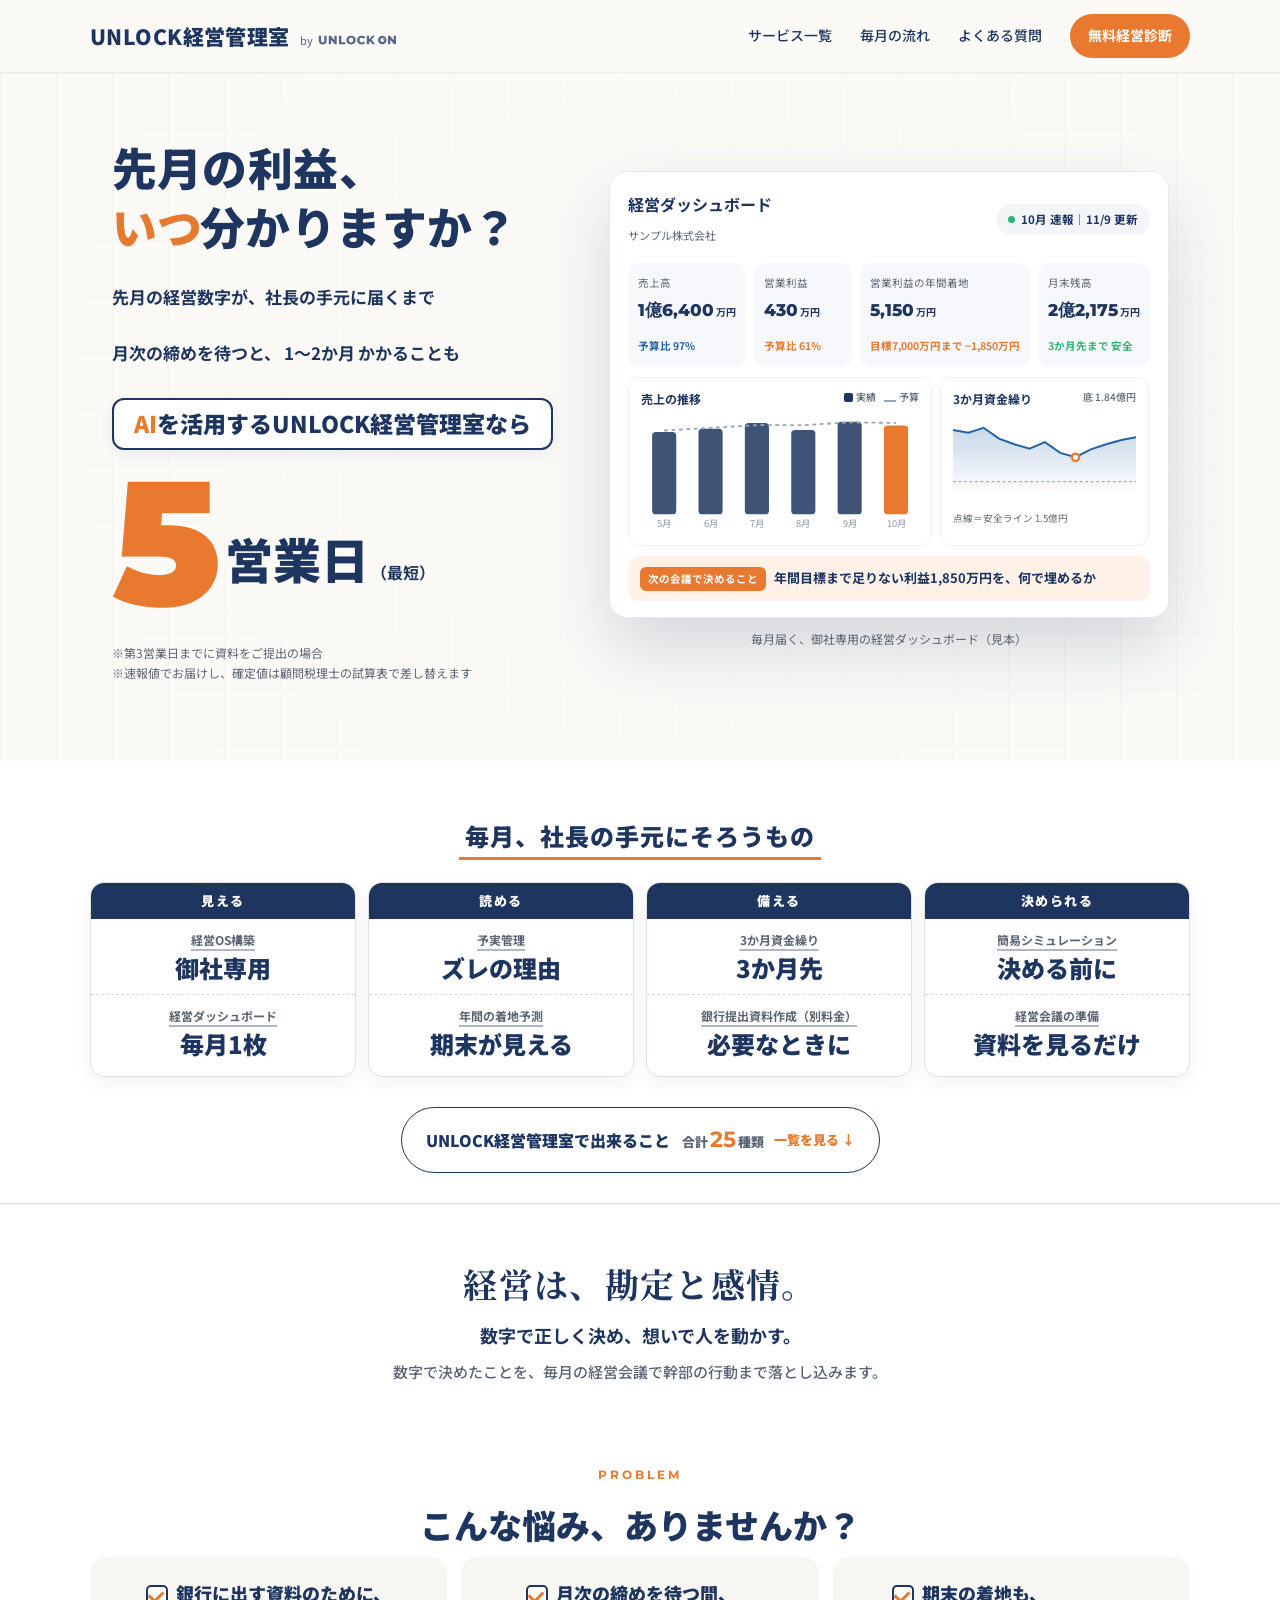
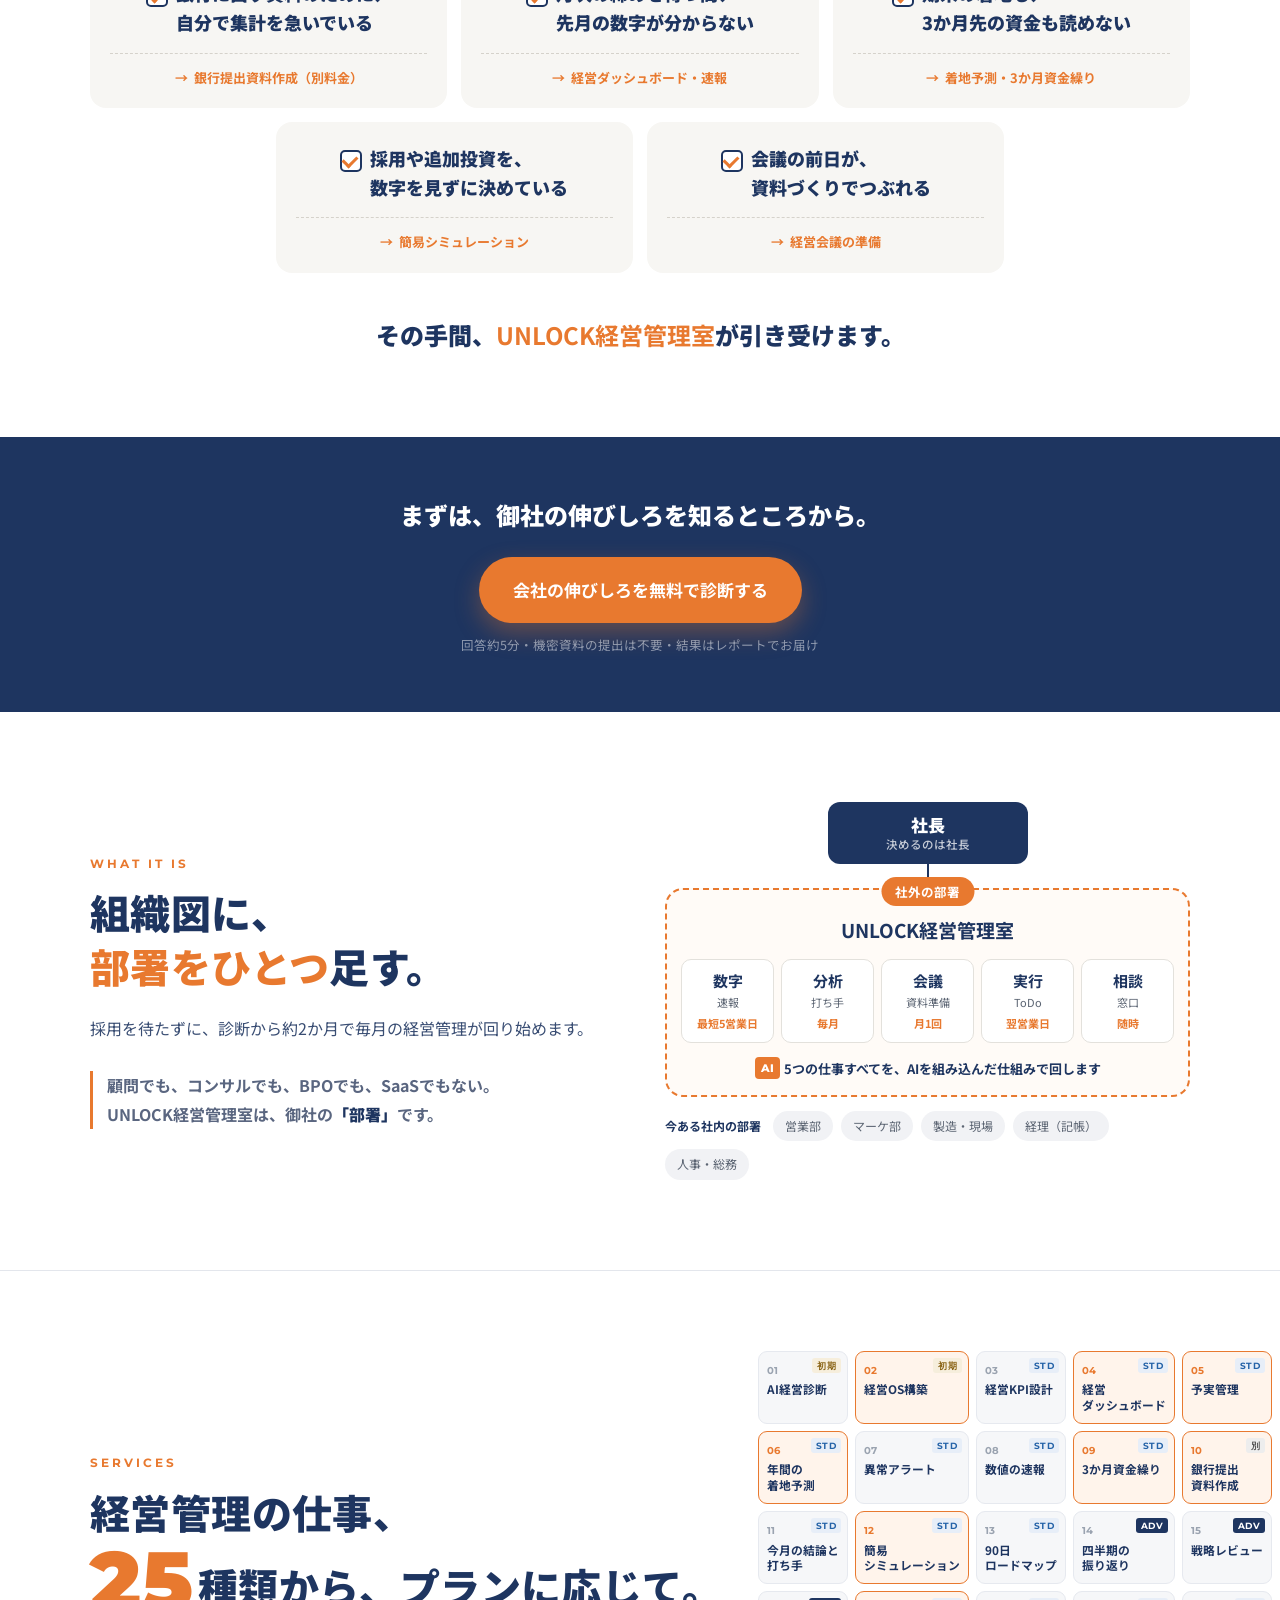
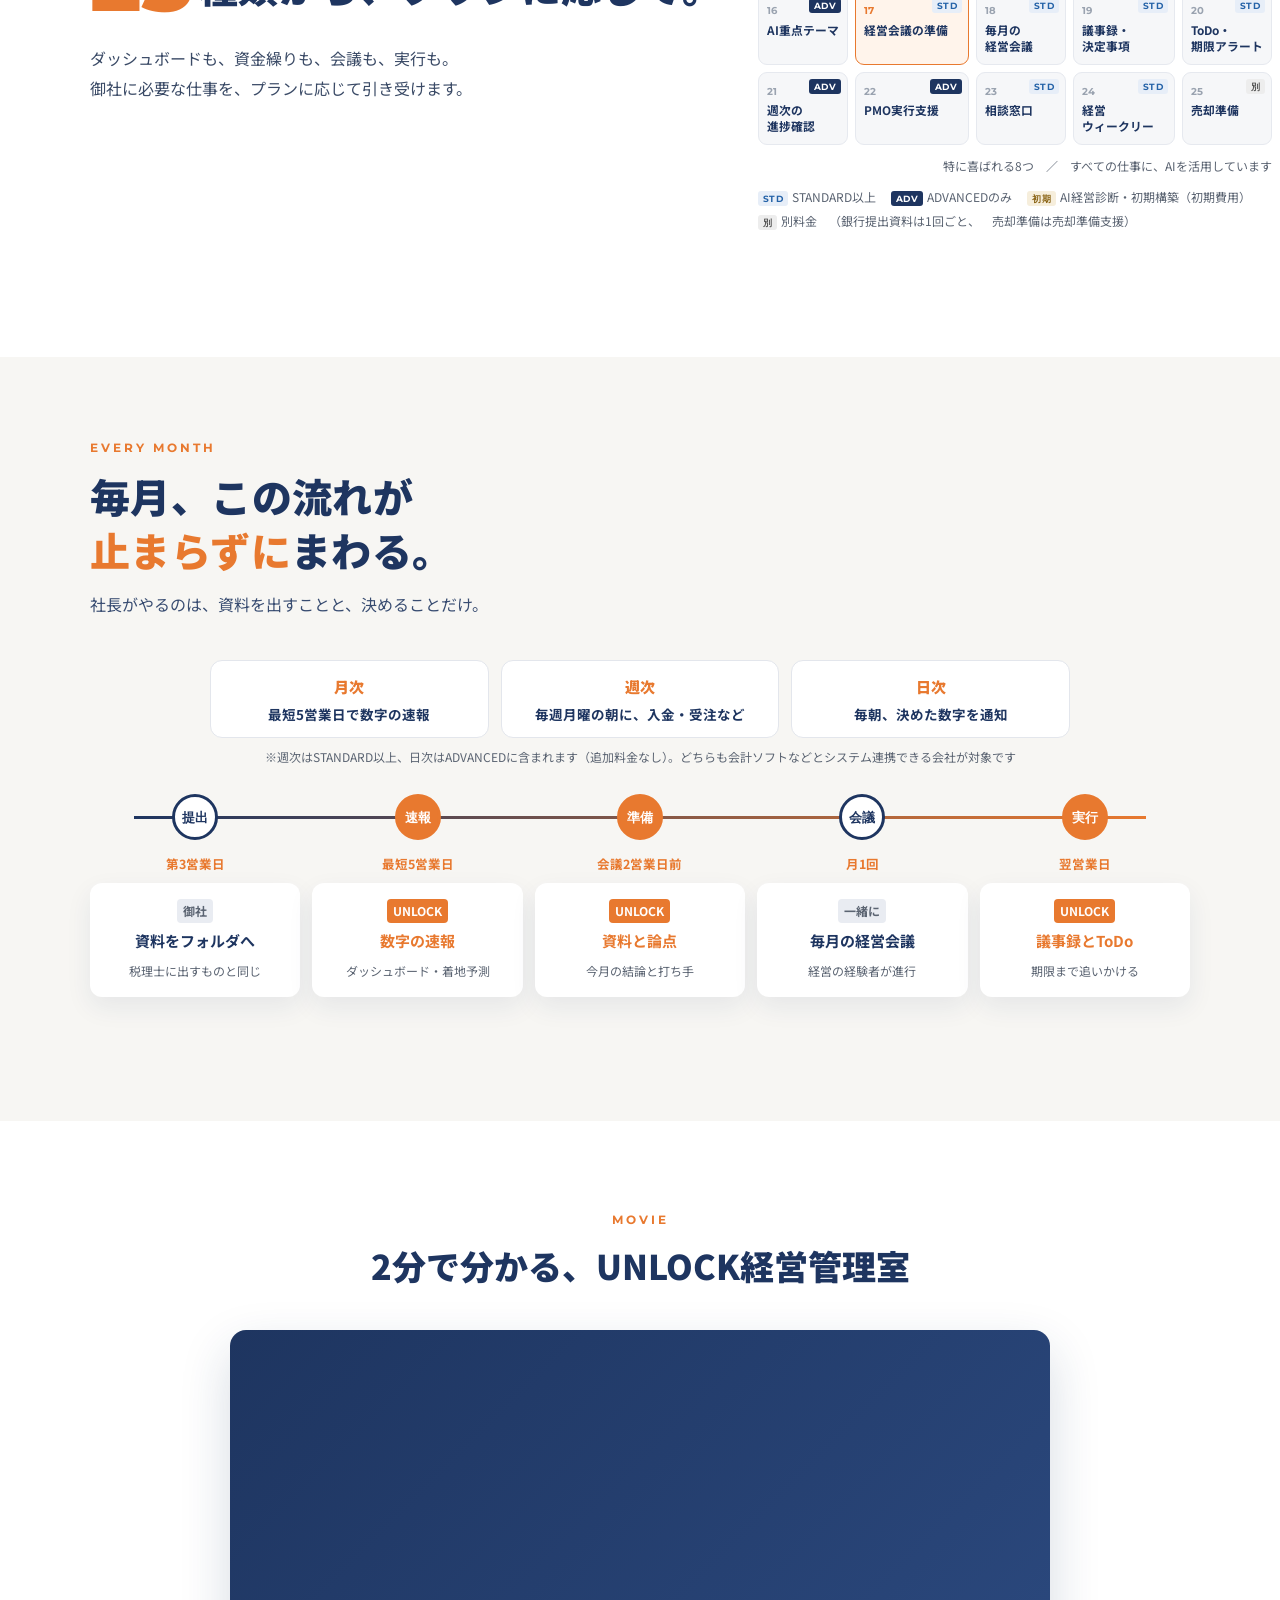
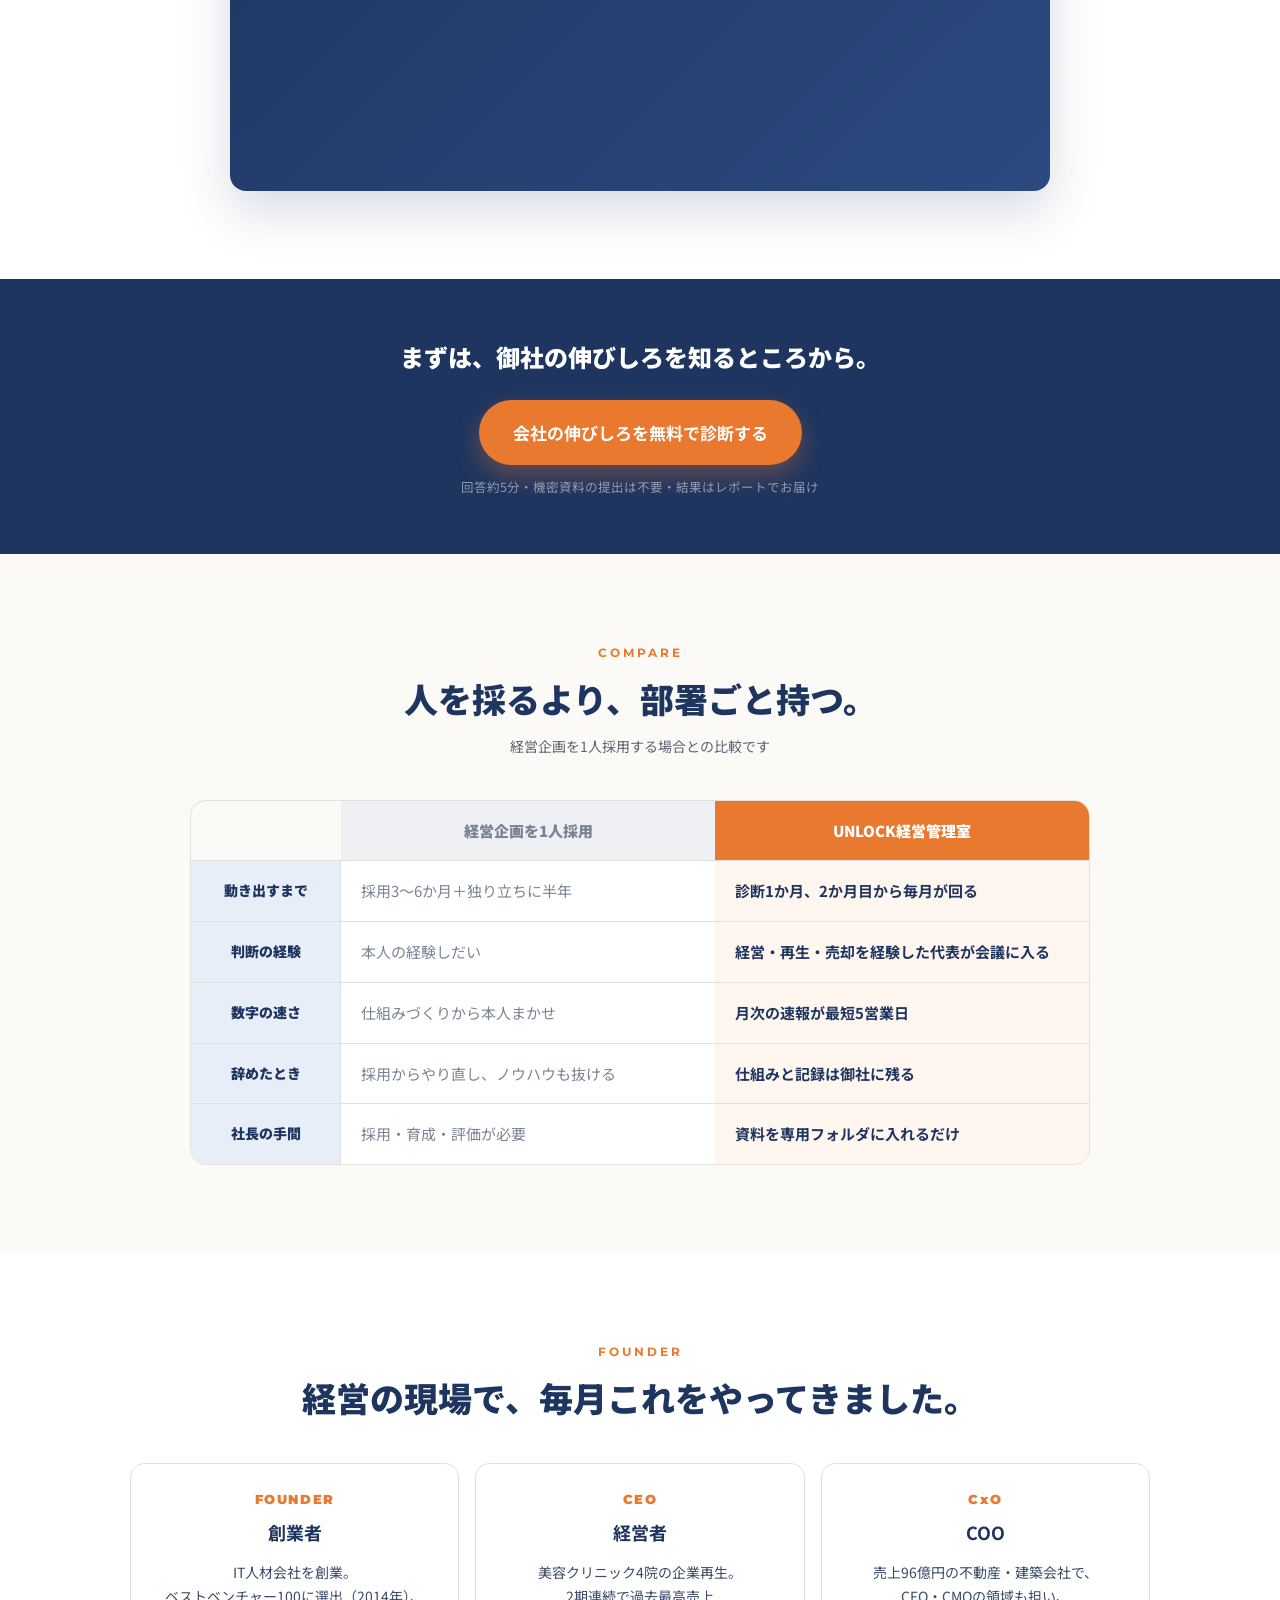
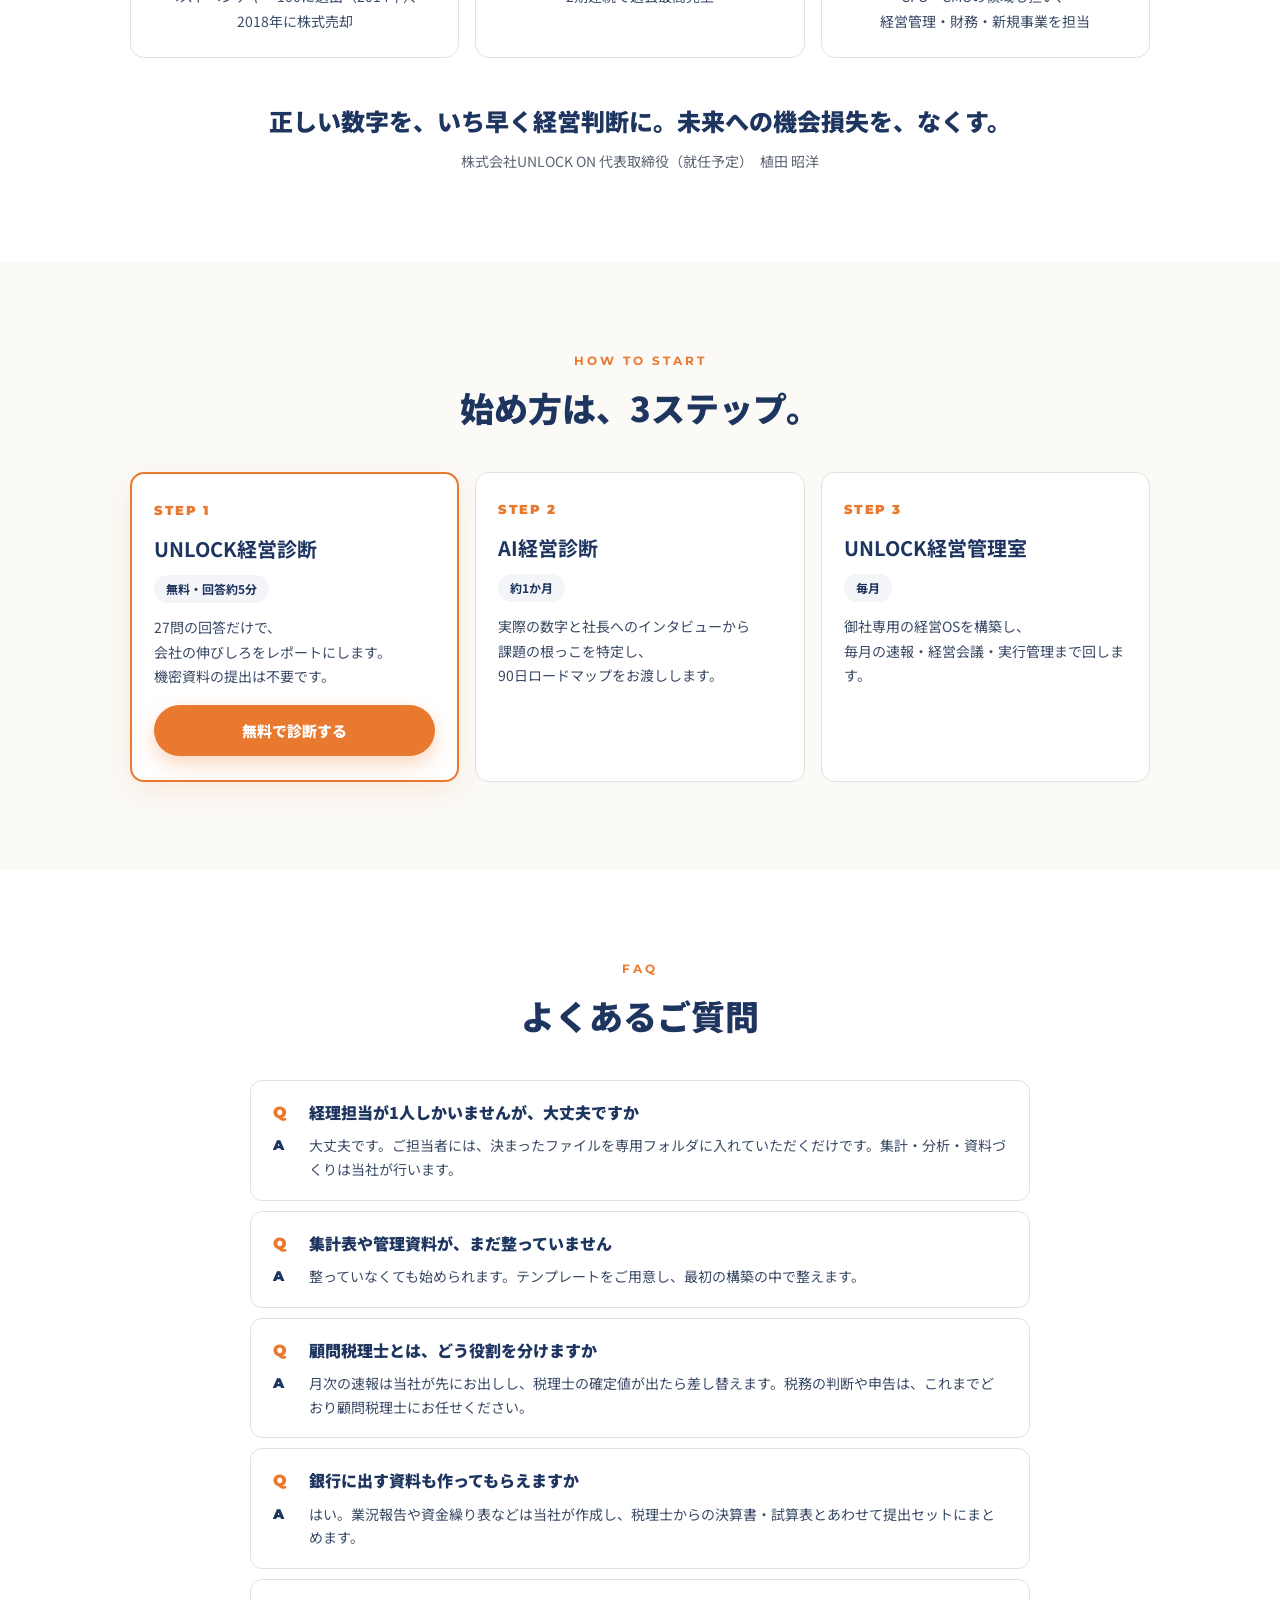
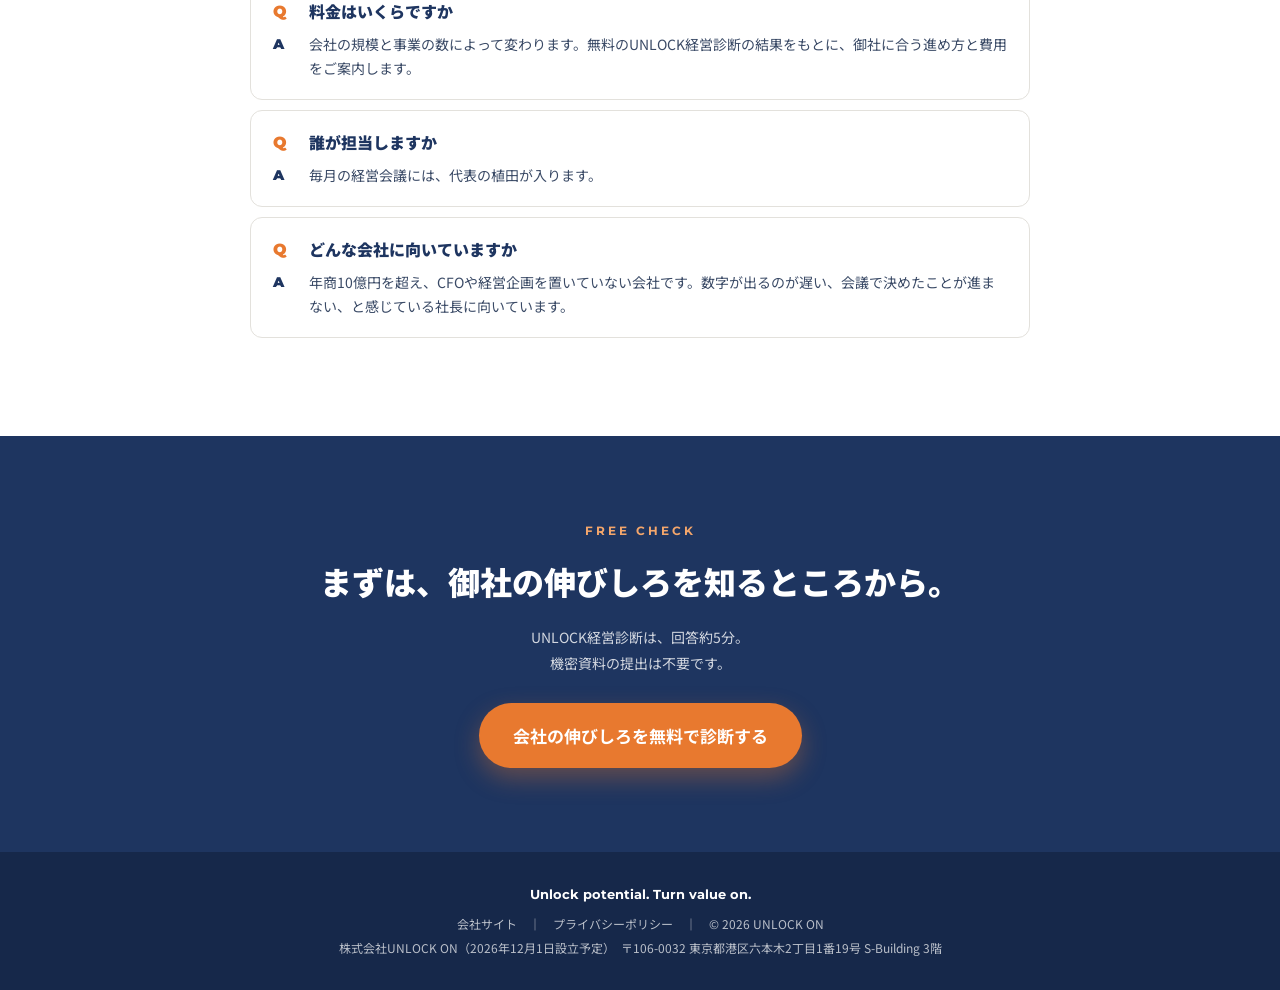
==== commit 03e2fa0b: "LP：勘定と感情の帯に補足1行を追加（監査役の指摘対応） Co-Authored-By: Claude Opus 5.5 <noreply@anthropic.com> Claude-Session:" ====
--- a/ai-keiei-kanri/index.html
+++ b/ai-keiei-kanri/index.html
@@ -43,7 +43,7 @@
 <path d="M0.0,14.1 L16.7,17.2 L33.3,11.7 L50.0,23.5 L66.7,29.7 L83.3,34.4 L100.0,27.4 L116.7,39.1 L133.3,43.8 L150.0,35.2 L166.7,29.7 L183.3,25.0 L200.0,21.9 L200,86 L0,86 Z" fill="url(#g)"/><path d="M0.0,14.1 L16.7,17.2 L33.3,11.7 L50.0,23.5 L66.7,29.7 L83.3,34.4 L100.0,27.4 L116.7,39.1 L133.3,43.8 L150.0,35.2 L166.7,29.7 L183.3,25.0 L200.0,21.9" fill="none" stroke="#2563A8" stroke-width="2.2"/><circle cx="133.3" cy="43.8" r="4" fill="#fff" stroke="#E8792F" stroke-width="2.5"/></svg><p class="pn">点線＝安全ライン 1.5億円</p></div>
 </div>
 <div class="db-n"><span>次の会議で決めること</span><b class="dq"><b>年間目標まで足りない利益1,850万円を、</b><b>何で埋めるか</b></b></div>
-</div><p class="cap2">毎月届く、御社専用の経営ダッシュボード<small>（見本）</small></p></div></div></div></section><section class="cardsec mW" id="monthly"><div class="in" style="text-align:center"><p class="g4cap"><span class="nw">毎月、社長の手元にそろうもの</span></p><div class="g4"><div><p class="gh">見える</p><div class="it"><p class="t"><span class="tx">経営OS構築</span></p><p class="v">御社専用</p></div><div class="it"><p class="t"><span class="tx">経営ダッシュボード</span></p><p class="v">毎月1枚</p></div></div><div><p class="gh">読める</p><div class="it"><p class="t"><span class="tx">予実管理</span></p><p class="v">ズレの理由</p></div><div class="it"><p class="t"><span class="tx">年間の着地予測</span></p><p class="v">期末が見える</p></div></div><div><p class="gh">備える</p><div class="it"><p class="t"><span class="tx">3か月資金繰り</span></p><p class="v">3か月先</p></div><div class="it"><p class="t"><span class="tx">銀行提出資料作成（別料金）</span></p><p class="v">必要なときに</p></div></div><div><p class="gh">決められる</p><div class="it"><p class="t"><span class="tx">簡易シミュレーション</span></p><p class="v">決める前に</p></div><div class="it"><p class="t"><span class="tx">経営会議の準備</span></p><p class="v">資料を見るだけ</p></div></div></div><a class="c25" href="#services"><span class="c1">UNLOCK経営管理室で出来ること</span><span class="c2"><span>合計<b>25</b>種類</span><em>一覧を見る ↓</em></span></a></div></section><section class="kj" id="belief"><div class="in"><p class="kj1 serif"><span class="nw">経営は、</span><span class="nw">勘定と感情。</span></p><p class="kj2"><span class="nw">数字で正しく決め、</span><span class="nw">想いで人を動かす。</span></p></div></section><div class="sec"><section class="nay" id="issues"><div class="in sh"><p>PROBLEM</p><h2>こんな悩み、ありませんか？</h2></div><div class="in"><div class="grid"><div class="pn"><p class="pq"><span class="nw">銀行に出す資料のために、</span><br><span class="nw">自分で集計を急いでいる</span></p><p class="pa"><i>→</i>銀行提出資料作成（別料金）</p></div><div class="pn"><p class="pq"><span class="nw">月次の締めを待つ間、</span><br><span class="nw">先月の数字が分からない</span></p><p class="pa"><i>→</i>経営ダッシュボード・速報</p></div><div class="pn"><p class="pq"><span class="nw">期末の着地も、</span><br><span class="nw">3か月先の資金も読めない</span></p><p class="pa"><i>→</i>着地予測・3か月資金繰り</p></div><div class="pn"><p class="pq"><span class="nw">採用や追加投資を、</span><br><span class="nw">数字を見ずに決めている</span></p><p class="pa"><i>→</i>簡易シミュレーション</p></div><div class="pn"><p class="pq"><span class="nw">会議の前日が、</span><br><span class="nw">資料づくりでつぶれる</span></p><p class="pa"><i>→</i>経営会議の準備</p></div></div><p class="bt"><span class="nw">その手間、</span><span class="nw"><b>UNLOCK経営管理室</b>が</span><span class="nw">引き受けます。</span></p></div></section><section class="ctas" id="cta"><div class="in"><p class="ct1"><span class="nw">まずは、御社の</span><span class="nw">伸びしろを知るところから。</span></p><div class="cta"><a href="https://docs.google.com/forms/d/e/1FAIpQLSe_AEtY58nITSL4fysFP0we7L3E5vW6d-9pd56apk4U8M7JZw/viewform" target="_blank" rel="noopener">会社の伸びしろを無料で診断する</a><small>回答約5分・機密資料の提出は不要・結果はレポートでお届け</small></div></div></section><section class="fv i09" id="what"><div class="body"><div class="in g"><div>
+</div><p class="cap2">毎月届く、御社専用の経営ダッシュボード<small>（見本）</small></p></div></div></div></section><section class="cardsec mW" id="monthly"><div class="in" style="text-align:center"><p class="g4cap"><span class="nw">毎月、社長の手元にそろうもの</span></p><div class="g4"><div><p class="gh">見える</p><div class="it"><p class="t"><span class="tx">経営OS構築</span></p><p class="v">御社専用</p></div><div class="it"><p class="t"><span class="tx">経営ダッシュボード</span></p><p class="v">毎月1枚</p></div></div><div><p class="gh">読める</p><div class="it"><p class="t"><span class="tx">予実管理</span></p><p class="v">ズレの理由</p></div><div class="it"><p class="t"><span class="tx">年間の着地予測</span></p><p class="v">期末が見える</p></div></div><div><p class="gh">備える</p><div class="it"><p class="t"><span class="tx">3か月資金繰り</span></p><p class="v">3か月先</p></div><div class="it"><p class="t"><span class="tx">銀行提出資料作成（別料金）</span></p><p class="v">必要なときに</p></div></div><div><p class="gh">決められる</p><div class="it"><p class="t"><span class="tx">簡易シミュレーション</span></p><p class="v">決める前に</p></div><div class="it"><p class="t"><span class="tx">経営会議の準備</span></p><p class="v">資料を見るだけ</p></div></div></div><a class="c25" href="#services"><span class="c1">UNLOCK経営管理室で出来ること</span><span class="c2"><span>合計<b>25</b>種類</span><em>一覧を見る ↓</em></span></a></div></section><section class="kj" id="belief"><div class="in"><p class="kj1 serif"><span class="nw">経営は、</span><span class="nw">勘定と感情。</span></p><p class="kj2"><span class="nw">数字で正しく決め、</span><span class="nw">想いで人を動かす。</span></p><p class="kj3"><span class="nw">数字で決めたことを、</span><span class="nw">毎月の経営会議で</span><span class="nw">幹部の行動まで落とし込みます。</span></p></div></section><div class="sec"><section class="nay" id="issues"><div class="in sh"><p>PROBLEM</p><h2>こんな悩み、ありませんか？</h2></div><div class="in"><div class="grid"><div class="pn"><p class="pq"><span class="nw">銀行に出す資料のために、</span><br><span class="nw">自分で集計を急いでいる</span></p><p class="pa"><i>→</i>銀行提出資料作成（別料金）</p></div><div class="pn"><p class="pq"><span class="nw">月次の締めを待つ間、</span><br><span class="nw">先月の数字が分からない</span></p><p class="pa"><i>→</i>経営ダッシュボード・速報</p></div><div class="pn"><p class="pq"><span class="nw">期末の着地も、</span><br><span class="nw">3か月先の資金も読めない</span></p><p class="pa"><i>→</i>着地予測・3か月資金繰り</p></div><div class="pn"><p class="pq"><span class="nw">採用や追加投資を、</span><br><span class="nw">数字を見ずに決めている</span></p><p class="pa"><i>→</i>簡易シミュレーション</p></div><div class="pn"><p class="pq"><span class="nw">会議の前日が、</span><br><span class="nw">資料づくりでつぶれる</span></p><p class="pa"><i>→</i>経営会議の準備</p></div></div><p class="bt"><span class="nw">その手間、</span><span class="nw"><b>UNLOCK経営管理室</b>が</span><span class="nw">引き受けます。</span></p></div></section><section class="ctas" id="cta"><div class="in"><p class="ct1"><span class="nw">まずは、御社の</span><span class="nw">伸びしろを知るところから。</span></p><div class="cta"><a href="https://docs.google.com/forms/d/e/1FAIpQLSe_AEtY58nITSL4fysFP0we7L3E5vW6d-9pd56apk4U8M7JZw/viewform" target="_blank" rel="noopener">会社の伸びしろを無料で診断する</a><small>回答約5分・機密資料の提出は不要・結果はレポートでお届け</small></div></div></section><section class="fv i09" id="what"><div class="body"><div class="in g"><div>
 <p class="en">WHAT IT IS</p><h2 class="h1"><span class="nw">組織図に、</span><br><span class="nw"><span class="o">部署をひとつ</span>足す。</span></h2>
 <p class="sub"><span class="nw">採用を待たずに、</span><span class="nw">診断から約2か月で</span><span class="nw">毎月の経営管理が回り始めます。</span></p><p class="notx"><span class="nw">顧問でも、コンサルでも、</span><span class="nw">BPOでも、SaaSでもない。</span><br><span class="nw">UNLOCK経営管理室は、</span><span class="nw">御社の<b>「部署」</b>です。</span></p></div>
 <div class="org"><div class="ceo">社長<small>決めるのは社長</small></div><div class="vl"></div>
--- a/assets/lp-v2.css
+++ b/assets/lp-v2.css
@@ -485,4 +485,5 @@
 .kj .in{max-width:1180px;margin:0 auto;padding:0 40px}
 .kj .kj1{font-size:34px;font-weight:700;color:var(--navy);margin:0 0 12px;letter-spacing:.04em;line-height:1.4}
 .kj .kj2{font-size:18px;font-weight:700;color:var(--navy);margin:0;line-height:1.7}
-@media (max-width:600px){.kj{padding:40px 0 8px}.kj .in{padding:0 18px}.kj .kj1{font-size:26px}.kj .kj2{font-size:15px}}
+.kj .kj3{font-size:15px;font-weight:500;color:var(--sub);margin:8px 0 0;line-height:1.7}
+@media (max-width:600px){.kj{padding:40px 0 8px}.kj .in{padding:0 18px}.kj .kj1{font-size:26px}.kj .kj2{font-size:15px}.kj .kj3{font-size:13px}}
